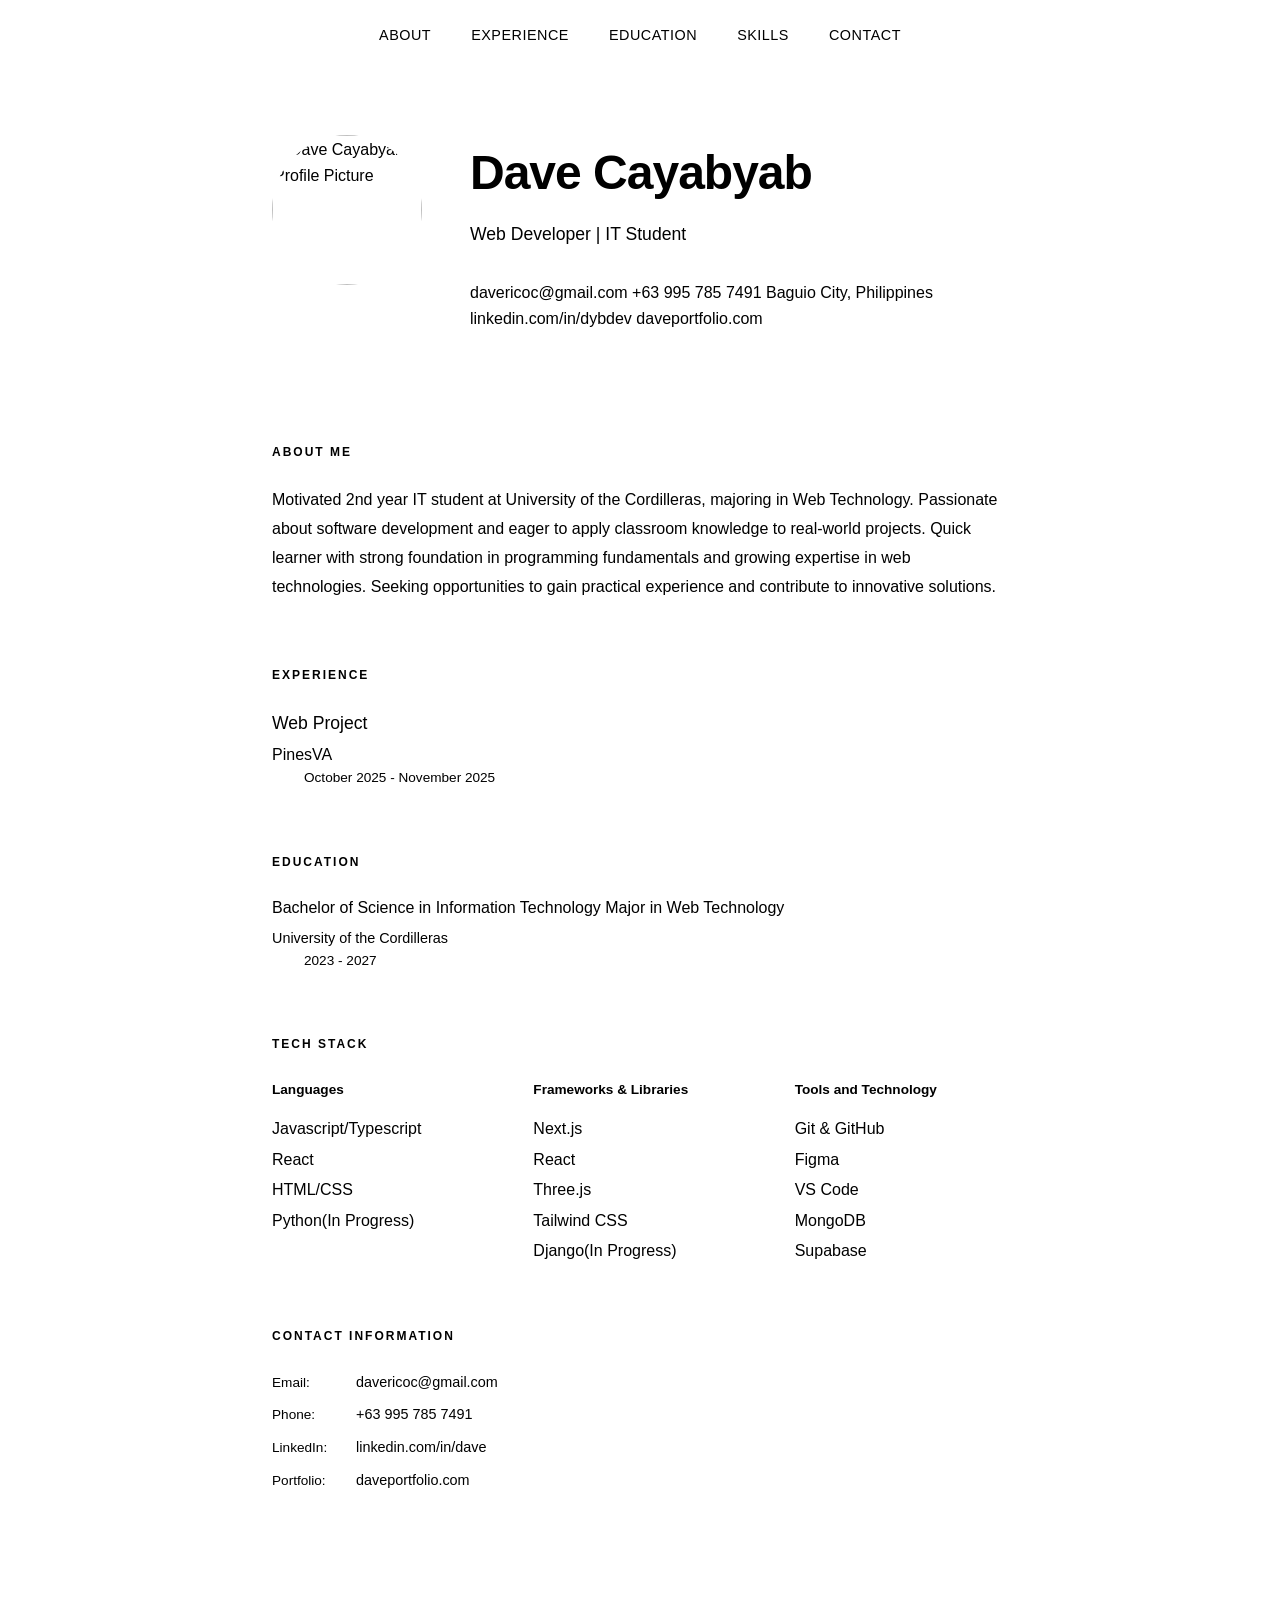
==== index.html @ cb9f7919 "Fix HTML encoding issues and clean up structure" ====
<! DOCTYPE html>
<html lang="en">
  <head>
    <meta charset="UTF-8" />
    <meta name="viewport" content="width=device-width, initial-scale=1.0" />
    <title>Resume</title>
    <style>
      /* Reset and Base Styles */
      * {
        margin: 0;
        padding: 0;
        box-sizing: border-box;
      }

      : root {
        --primary-color: #000000;
        --secondary-color: #666666;
        --accent-color: #0066cc;
        --text-color: #333333;
        --text-light: #888888;
        --background:  #ffffff;
        --section-bg: #fafafa;
        --border-color: #e0e0e0;
        --line-color: #000000;
      }

      body {
        font-family: -apple-system, BlinkMacSystemFont, 'Segoe UI', 'Helvetica Neue', Arial, sans-serif;
        line-height:  1.6;
        color: var(--text-color);
        background-color: var(--background);
      }

      /* Navigation */
      nav {
        background-color: var(--background);
        padding: 1.5rem 0;
        border-bottom: 1px solid var(--border-color);
        position: sticky;
        top: 0;
        z-index:  1000;
        backdrop-filter: blur(10px);
        background-color: rgba(255, 255, 255, 0.95);
      }

      nav ul {
        list-style:  none;
        display: flex;
        justify-content: center;
        flex-wrap: wrap;
        gap: 2.5rem;
        max-width: 900px;
        margin: 0 auto;
        padding: 0 2rem;
      }

      nav li {
        display: inline;
      }

      nav a {
        color: var(--text-color);
        text-decoration: none;
        font-weight: 400;
        font-size: 0.9rem;
        letter-spacing: 0.5px;
        transition: color 0.2s ease;
        text-transform: uppercase;
      }

      nav a:hover {
        color: var(--primary-color);
      }

      /* Container */
      .container {
        max-width: 800px;
        margin: 0 auto;
        background-color: var(--background);
        padding: 4rem 2rem;
      }

      /* Header */
      header {
        display: flex;
        gap: 3rem;
        align-items:  flex-start;
        padding-bottom: 3rem;
        border-bottom:  1px solid var(--line-color);
        margin-bottom: 4rem;
      }

      . profile-picture {
        flex-shrink: 0;
      }

      .profile-picture img {
        width: 150px;
        height: 150px;
        border-radius: 50%;
        object-fit: cover;
        border: 2px solid var(--border-color);
      }

      .profile-picture-placeholder {
        width: 150px;
        height: 150px;
        border-radius: 50%;
        background-color: var(--section-bg);
        border: 2px solid var(--border-color);
        display: flex;
        align-items:  center;
        justify-content:  center;
        font-size:  3rem;
        color: var(--text-light);
        font-weight: 300;
      }

      .header-content {
        flex: 1;
        text-align: left;
      }

      header h1 {
        font-size: 3rem;
        color: var(--primary-color);
        margin-bottom: 0.5rem;
        font-weight: 700;
        letter-spacing: -1px;
      }

      header p {
        font-size:  1.1rem;
        color: var(--secondary-color);
        margin-bottom: 2rem;
        font-weight: 300;
      }

      . contact-info {
        display: flex;
        flex-direction: column;
        gap: 0.4rem;
        margin-top: 2rem;
      }

      . contact-info span {
        color: var(--text-color);
        font-size: 0.9rem;
        font-weight: 300;
        line-height: 1.4;
      }

      .contact-info span:: before {
        content: "";
      }

      /* Sections */
      section {
        margin-bottom: 4rem;
      }

      section h2 {
        font-size: 0.75rem;
        color: var(--text-light);
        margin-bottom: 1.5rem;
        font-weight: 600;
        letter-spacing: 2px;
        text-transform: uppercase;
      }

      section h2:: before {
        content: "";
      }

      section h2:: after {
        content: "";
      }

      /* About Section */
      .about p {
        font-size: 1rem;
        line-height: 1.8;
        color: var(--text-color);
        font-weight: 300;
        text-align: left;
      }

      /* Experience Section */
      .experience . job {
        display: flex;
        justify-content: space-between;
        align-items: flex-start;
        padding: 0;
        background-color: transparent;
        border-radius: 0;
        margin-bottom: 1.5rem;
        border-left: none;
      }

      .job-header {
        font-size: 1.1rem;
        font-weight: 500;
        color: var(--primary-color);
        margin-bottom: 0.3rem;
      }

      . company {
        color: var(--secondary-color);
        font-size: 0.95rem;
        font-style: normal;
        font-weight: 300;
      }

      .date {
        color: var(--text-light);
        font-size: 0.85rem;
        white-space: nowrap;
        margin-left: 2rem;
        font-weight:  300;
      }

      /* Education Section */
      #education {
        background-color: transparent;
        padding: 0;
        border-radius: 0;
        border-left: none;
      }

      . education-content {
        display: flex;
        justify-content: space-between;
        align-items: flex-start;
        gap: 2rem;
      }

      .education-header {
        flex: 1;
      }

      .degree {
        font-size: 1rem;
        font-weight: 500;
        color: var(--primary-color);
        margin-bottom: 0.4rem;
        line-height: 1.5;
      }

      .school {
        color: var(--secondary-color);
        font-size: 0.9rem;
        font-style:  normal;
        font-weight:  300;
      }

      /* Skills Section */
      .skill-grid {
        display: grid;
        grid-template-columns: repeat(3, 1fr);
        gap: 3rem;
        margin-top:  0;
        align-items: start;
      }

      .skill-category {
        display: flex;
        flex-direction: column;
      }

      .skill-category h3 {
        font-size: 0.85rem;
        color: var(--primary-color);
        margin-bottom: 1rem;
        font-weight:  600;
      }

      .skill-category ul {
        list-style:  none;
        display: flex;
        flex-direction: column;
        gap: 0.3rem;
      }

      . skill-category li {
        padding: 0;
        color: var(--text-color);
        font-size: 0.9rem;
        font-weight: 300;
        line-height: 1.6;
      }

      . skill-category li::before {
        content: "";
      }

      /* Contact Section */
      #contact {
        background-color:  transparent;
        padding: 0;
        border-radius: 0;
        border:  none;
      }

      #contact p {
        margin-bottom: 0.6rem;
        font-size:  0.9rem;
        font-weight: 300;
        line-height: 1.6;
      }

      #contact strong {
        color: var(--text-light);
        display: inline-block;
        min-width: 80px;
        font-weight: 400;
        font-size: 0.85rem;
      }

      #contact a {
        color: var(--text-color);
        text-decoration: none;
        transition: opacity 0.2s ease;
        font-weight: 300;
      }

      #contact a:hover {
        opacity: 0.6;
      }

      /* Responsive Design */
      @media (max-width: 768px) {
        .container {
          padding: 3rem 1.5rem;
        }

        header {
          flex-direction: column;
          align-items: center;
          text-align: center;
        }

        . header-content {
          text-align: center;
        }

        header h1 {
          font-size: 2.5rem;
        }

        nav ul {
          gap: 1. 5rem;
          padding: 0 1rem;
        }

        . contact-info {
          align-items: center;
        }

        .experience .job,
        .education-content {
          flex-direction: column;
        }

        .date {
          margin-left: 0;
          margin-top: 0.5rem;
        }

        .skill-grid {
          grid-template-columns: 1fr;
          gap: 2rem;
        }

        #contact strong {
          min-width: auto;
          margin-right: 0.5rem;
        }
      }

      @media (max-width: 480px) {
        header h1 {
          font-size: 2rem;
        }

        section h2 {
          font-size: 0.7rem;
        }

        nav a {
          padding: 0;
          font-size: 0.8rem;
        }

        .profile-picture img,
        .profile-picture-placeholder {
          width: 120px;
          height: 120px;
        }
      }

      /* Print Styles */
      @media print {
        nav {
          display: none;
        }

        . container {
          padding: 0;
          margin: 0;
        }

        section {
          page-break-inside: avoid;
        }
      }
    </style>
  </head>
  <body>
    <nav>
      <ul>
        <li><a href="#about">About</a></li>
        <li><a href="#experience">Experience</a></li>
        <li><a href="#education">Education</a></li>
        <li><a href="#skills">Skills</a></li>
        <li><a href="#contact">Contact</a></li>
      </ul>
    </nav>
    <div class="container">
      <header id="about">
        <div class="profile-picture">
          <img src="https://encrypted-tbn0.gstatic.com/images?q=tbn:ANd9GcQu8TmFo0xKNb12bqUWlRKc4WdkCHlBS7SIM0qRKUM1uAk9RT2GmPBSxexq5tyTYWr0wTeU1ZSsWf0tGyjqTBcy-TaM1Nb3CsHTC9AuEFRGoA&s=10" alt="Dave Cayabyab Profile Picture">
        </div>
        <div class="header-content">
          <h1>Dave Cayabyab</h1>
          <p>Web Developer | IT Student</p>
          <div class="contact-info">
            <span>davericoc@gmail.com</span>
            <span>+63 995 785 7491</span>
            <span>Baguio City, Philippines</span>
            <span>linkedin.com/in/dybdev</span>
            <span>daveportfolio.com</span>
          </div>
        </div>
      </header>
      <!--About Me-->
      <section class="about">
        <h2>About Me</h2>
        <p>
          Motivated 2nd year IT student at University of the Cordilleras,
          majoring in Web Technology.  Passionate about software development and
          eager to apply classroom knowledge to real-world projects.  Quick
          learner with strong foundation in programming fundamentals and growing
          expertise in web technologies. Seeking opportunities to gain practical
          experience and contribute to innovative solutions.
        </p>
      </section>
      <!--Experience-->
      <section class="experience">
        <h2 id="experience">Experience</h2>
        <div class="job">
          <div>
            <div class="job-header">Web Project</div>
            <div class="company">PinesVA</div>
          </div>
          <div class="date">October 2025 - November 2025</div>
        </div>
      </section>
      <!--Education-->
      <section id="education">
        <h2>Education</h2>
        <div class="education-content">
          <div class="education-header">
            <div>
              <div class="degree">
                Bachelor of Science in Information Technology Major in Web
                Technology
              </div>
              <div class="school">University of the Cordilleras</div>
            </div>
          </div>
          <div class="date">2023 - 2027</div>
        </div>
      </section>
      <!--Skills-->
      <section id="skills">
        <h2>Tech Stack</h2>
        <div class="skill-grid">
          <div class="skill-category">
            <h3>Languages</h3>
            <ul>
              <li>Javascript/Typescript</li>
              <li>React</li>
              <li>HTML/CSS</li>
              <li>Python(In Progress)</li>
            </ul>
          </div>
          <div class="skill-category">
            <h3>Frameworks & Libraries</h3>
            <ul>
              <li>Next.js</li>
              <li>React</li>
              <li>Three.js</li>
              <li>Tailwind CSS</li>
              <li>Django(In Progress)</li>
            </ul>
          </div>
          <div class="skill-category">
            <h3>Tools and Technology</h3>
            <ul>
              <li>Git & GitHub</li>
              <li>Figma</li>
              <li>VS Code</li>
              <li>MongoDB</li>
              <li>Supabase</li>
            </ul>
          </div>
        </div>
      </section>
      <!--Contact-->
      <section id="contact">
        <h2>Contact Information</h2>
        <p><strong>Email:</strong> davericoc@gmail.com</p>
        <p><strong>Phone:</strong> +63 995 785 7491</p>
        <p>
          <strong>LinkedIn:</strong>
          <a href="https://www.linkedin.com/in/dybdev">linkedin.com/in/dave</a>
        </p>
        <p>
          <strong>Portfolio:</strong>
          <a href="https://www.daveportfolio.com">daveportfolio.com</a>
        </p>
      </section>
    </div>
  </body>
</html>
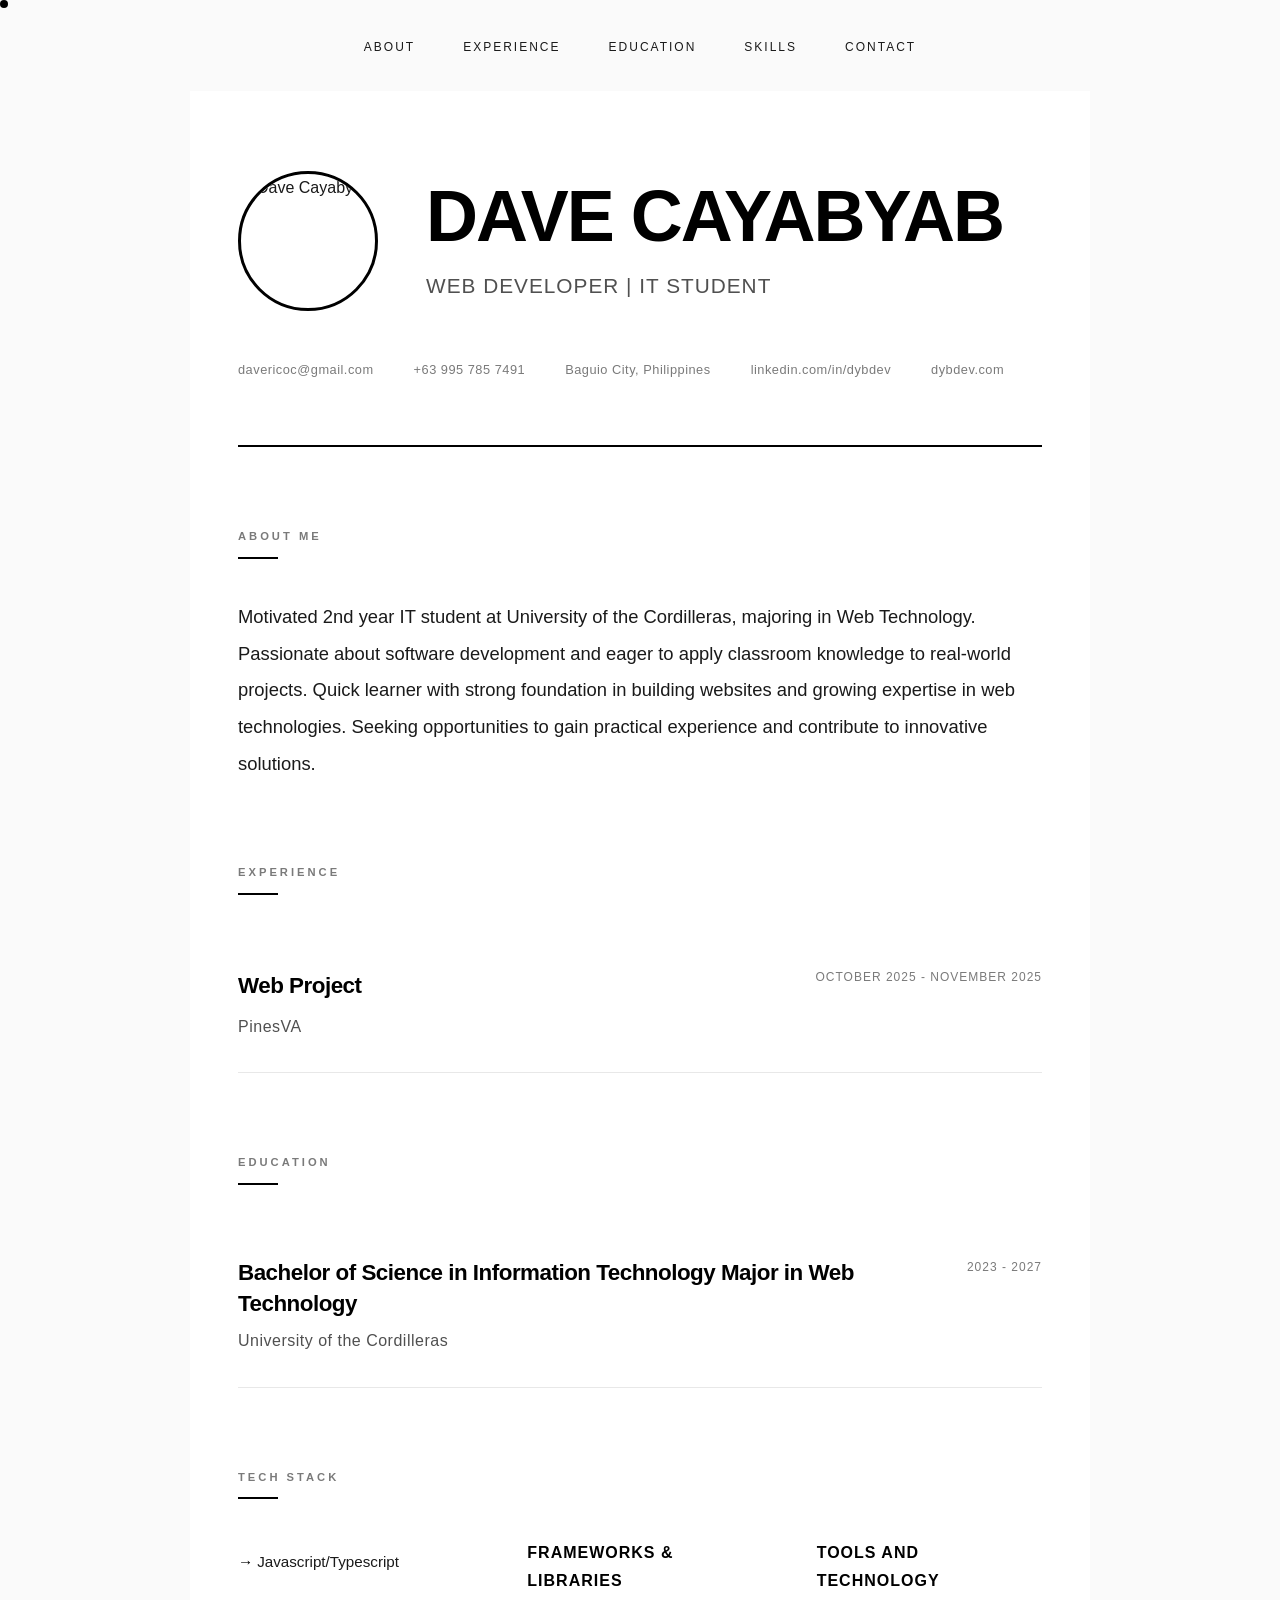
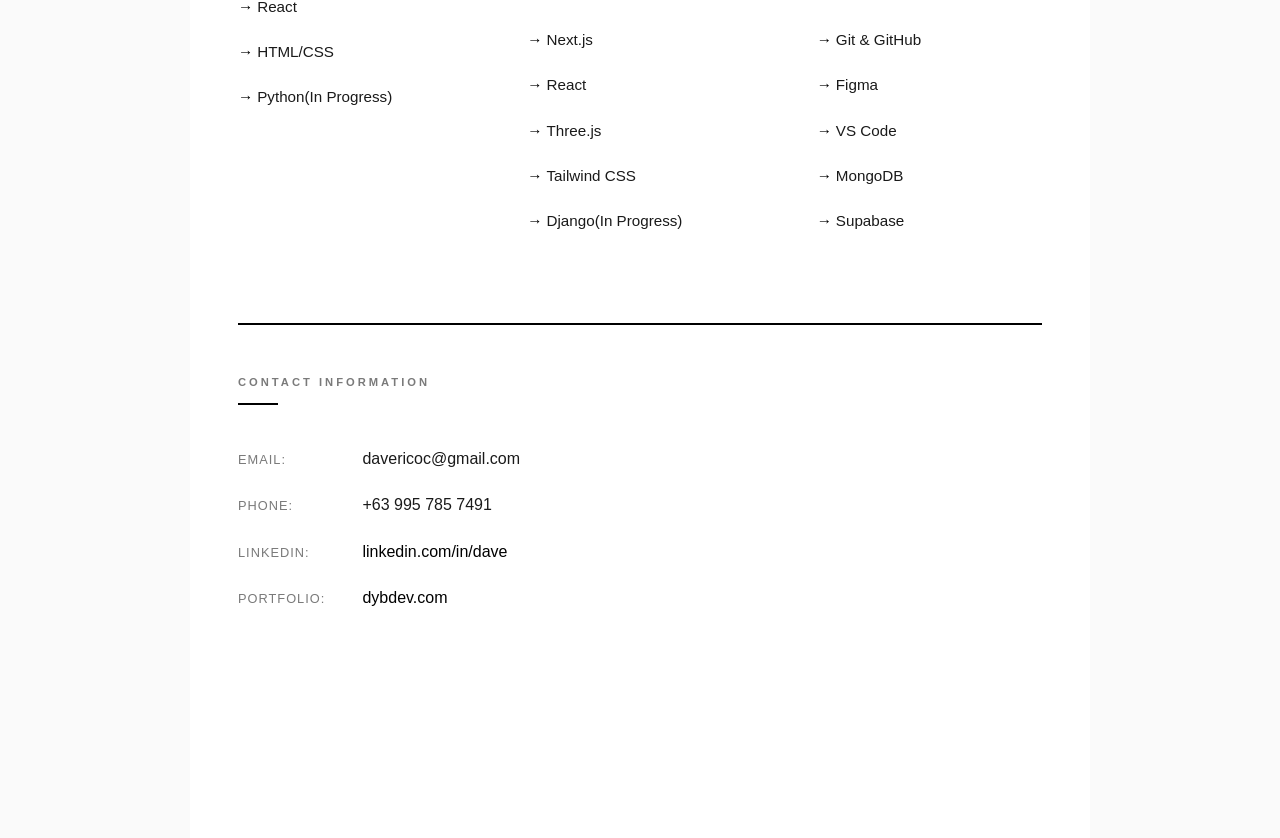
==== commit c9a4a24b: "Updated everything" ====
--- a/index.html
+++ b/index.html
@@ -1,421 +1,13 @@
-<! DOCTYPE html>
+<!DOCTYPE html>
 <html lang="en">
   <head>
     <meta charset="UTF-8" />
     <meta name="viewport" content="width=device-width, initial-scale=1.0" />
+    <link rel="stylesheet" href="\styles.css" />
     <title>Resume</title>
-    <style>
-      /* Reset and Base Styles */
-      * {
-        margin: 0;
-        padding: 0;
-        box-sizing: border-box;
-      }
-
-      : root {
-        --primary-color: #000000;
-        --secondary-color: #666666;
-        --accent-color: #0066cc;
-        --text-color: #333333;
-        --text-light: #888888;
-        --background:  #ffffff;
-        --section-bg: #fafafa;
-        --border-color: #e0e0e0;
-        --line-color: #000000;
-      }
-
-      body {
-        font-family: -apple-system, BlinkMacSystemFont, 'Segoe UI', 'Helvetica Neue', Arial, sans-serif;
-        line-height:  1.6;
-        color: var(--text-color);
-        background-color: var(--background);
-      }
-
-      /* Navigation */
-      nav {
-        background-color: var(--background);
-        padding: 1.5rem 0;
-        border-bottom: 1px solid var(--border-color);
-        position: sticky;
-        top: 0;
-        z-index:  1000;
-        backdrop-filter: blur(10px);
-        background-color: rgba(255, 255, 255, 0.95);
-      }
-
-      nav ul {
-        list-style:  none;
-        display: flex;
-        justify-content: center;
-        flex-wrap: wrap;
-        gap: 2.5rem;
-        max-width: 900px;
-        margin: 0 auto;
-        padding: 0 2rem;
-      }
-
-      nav li {
-        display: inline;
-      }
-
-      nav a {
-        color: var(--text-color);
-        text-decoration: none;
-        font-weight: 400;
-        font-size: 0.9rem;
-        letter-spacing: 0.5px;
-        transition: color 0.2s ease;
-        text-transform: uppercase;
-      }
-
-      nav a:hover {
-        color: var(--primary-color);
-      }
-
-      /* Container */
-      .container {
-        max-width: 800px;
-        margin: 0 auto;
-        background-color: var(--background);
-        padding: 4rem 2rem;
-      }
-
-      /* Header */
-      header {
-        display: flex;
-        gap: 3rem;
-        align-items:  flex-start;
-        padding-bottom: 3rem;
-        border-bottom:  1px solid var(--line-color);
-        margin-bottom: 4rem;
-      }
-
-      . profile-picture {
-        flex-shrink: 0;
-      }
-
-      .profile-picture img {
-        width: 150px;
-        height: 150px;
-        border-radius: 50%;
-        object-fit: cover;
-        border: 2px solid var(--border-color);
-      }
-
-      .profile-picture-placeholder {
-        width: 150px;
-        height: 150px;
-        border-radius: 50%;
-        background-color: var(--section-bg);
-        border: 2px solid var(--border-color);
-        display: flex;
-        align-items:  center;
-        justify-content:  center;
-        font-size:  3rem;
-        color: var(--text-light);
-        font-weight: 300;
-      }
-
-      .header-content {
-        flex: 1;
-        text-align: left;
-      }
-
-      header h1 {
-        font-size: 3rem;
-        color: var(--primary-color);
-        margin-bottom: 0.5rem;
-        font-weight: 700;
-        letter-spacing: -1px;
-      }
-
-      header p {
-        font-size:  1.1rem;
-        color: var(--secondary-color);
-        margin-bottom: 2rem;
-        font-weight: 300;
-      }
-
-      . contact-info {
-        display: flex;
-        flex-direction: column;
-        gap: 0.4rem;
-        margin-top: 2rem;
-      }
-
-      . contact-info span {
-        color: var(--text-color);
-        font-size: 0.9rem;
-        font-weight: 300;
-        line-height: 1.4;
-      }
-
-      .contact-info span:: before {
-        content: "";
-      }
-
-      /* Sections */
-      section {
-        margin-bottom: 4rem;
-      }
-
-      section h2 {
-        font-size: 0.75rem;
-        color: var(--text-light);
-        margin-bottom: 1.5rem;
-        font-weight: 600;
-        letter-spacing: 2px;
-        text-transform: uppercase;
-      }
-
-      section h2:: before {
-        content: "";
-      }
-
-      section h2:: after {
-        content: "";
-      }
-
-      /* About Section */
-      .about p {
-        font-size: 1rem;
-        line-height: 1.8;
-        color: var(--text-color);
-        font-weight: 300;
-        text-align: left;
-      }
-
-      /* Experience Section */
-      .experience . job {
-        display: flex;
-        justify-content: space-between;
-        align-items: flex-start;
-        padding: 0;
-        background-color: transparent;
-        border-radius: 0;
-        margin-bottom: 1.5rem;
-        border-left: none;
-      }
-
-      .job-header {
-        font-size: 1.1rem;
-        font-weight: 500;
-        color: var(--primary-color);
-        margin-bottom: 0.3rem;
-      }
-
-      . company {
-        color: var(--secondary-color);
-        font-size: 0.95rem;
-        font-style: normal;
-        font-weight: 300;
-      }
-
-      .date {
-        color: var(--text-light);
-        font-size: 0.85rem;
-        white-space: nowrap;
-        margin-left: 2rem;
-        font-weight:  300;
-      }
-
-      /* Education Section */
-      #education {
-        background-color: transparent;
-        padding: 0;
-        border-radius: 0;
-        border-left: none;
-      }
-
-      . education-content {
-        display: flex;
-        justify-content: space-between;
-        align-items: flex-start;
-        gap: 2rem;
-      }
-
-      .education-header {
-        flex: 1;
-      }
-
-      .degree {
-        font-size: 1rem;
-        font-weight: 500;
-        color: var(--primary-color);
-        margin-bottom: 0.4rem;
-        line-height: 1.5;
-      }
-
-      .school {
-        color: var(--secondary-color);
-        font-size: 0.9rem;
-        font-style:  normal;
-        font-weight:  300;
-      }
-
-      /* Skills Section */
-      .skill-grid {
-        display: grid;
-        grid-template-columns: repeat(3, 1fr);
-        gap: 3rem;
-        margin-top:  0;
-        align-items: start;
-      }
-
-      .skill-category {
-        display: flex;
-        flex-direction: column;
-      }
-
-      .skill-category h3 {
-        font-size: 0.85rem;
-        color: var(--primary-color);
-        margin-bottom: 1rem;
-        font-weight:  600;
-      }
-
-      .skill-category ul {
-        list-style:  none;
-        display: flex;
-        flex-direction: column;
-        gap: 0.3rem;
-      }
-
-      . skill-category li {
-        padding: 0;
-        color: var(--text-color);
-        font-size: 0.9rem;
-        font-weight: 300;
-        line-height: 1.6;
-      }
-
-      . skill-category li::before {
-        content: "";
-      }
-
-      /* Contact Section */
-      #contact {
-        background-color:  transparent;
-        padding: 0;
-        border-radius: 0;
-        border:  none;
-      }
-
-      #contact p {
-        margin-bottom: 0.6rem;
-        font-size:  0.9rem;
-        font-weight: 300;
-        line-height: 1.6;
-      }
-
-      #contact strong {
-        color: var(--text-light);
-        display: inline-block;
-        min-width: 80px;
-        font-weight: 400;
-        font-size: 0.85rem;
-      }
-
-      #contact a {
-        color: var(--text-color);
-        text-decoration: none;
-        transition: opacity 0.2s ease;
-        font-weight: 300;
-      }
-
-      #contact a:hover {
-        opacity: 0.6;
-      }
-
-      /* Responsive Design */
-      @media (max-width: 768px) {
-        .container {
-          padding: 3rem 1.5rem;
-        }
-
-        header {
-          flex-direction: column;
-          align-items: center;
-          text-align: center;
-        }
-
-        . header-content {
-          text-align: center;
-        }
-
-        header h1 {
-          font-size: 2.5rem;
-        }
-
-        nav ul {
-          gap: 1. 5rem;
-          padding: 0 1rem;
-        }
-
-        . contact-info {
-          align-items: center;
-        }
-
-        .experience .job,
-        .education-content {
-          flex-direction: column;
-        }
-
-        .date {
-          margin-left: 0;
-          margin-top: 0.5rem;
-        }
-
-        .skill-grid {
-          grid-template-columns: 1fr;
-          gap: 2rem;
-        }
-
-        #contact strong {
-          min-width: auto;
-          margin-right: 0.5rem;
-        }
-      }
-
-      @media (max-width: 480px) {
-        header h1 {
-          font-size: 2rem;
-        }
-
-        section h2 {
-          font-size: 0.7rem;
-        }
-
-        nav a {
-          padding: 0;
-          font-size: 0.8rem;
-        }
-
-        .profile-picture img,
-        .profile-picture-placeholder {
-          width: 120px;
-          height: 120px;
-        }
-      }
-
-      /* Print Styles */
-      @media print {
-        nav {
-          display: none;
-        }
-
-        . container {
-          padding: 0;
-          margin: 0;
-        }
-
-        section {
-          page-break-inside: avoid;
-        }
-      }
-    </style>
   </head>
   <body>
+    <div class="cursor-dot"></div>
     <nav>
       <ul>
         <li><a href="#about">About</a></li>
@@ -427,29 +19,29 @@
     </nav>
     <div class="container">
       <header id="about">
-        <div class="profile-picture">
-          <img src="https://encrypted-tbn0.gstatic.com/images?q=tbn:ANd9GcQu8TmFo0xKNb12bqUWlRKc4WdkCHlBS7SIM0qRKUM1uAk9RT2GmPBSxexq5tyTYWr0wTeU1ZSsWf0tGyjqTBcy-TaM1Nb3CsHTC9AuEFRGoA&s=10" alt="Dave Cayabyab Profile Picture">
+        <div class="header-content">
+          <img src="profile.jpg" alt="Dave Cayabyab" class="profile-picture">
+          <div class="header-text">
+            <h1>Dave Cayabyab</h1>
+            <p>Web Developer | IT Student</p>
+          </div>
         </div>
-        <div class="header-content">
-          <h1>Dave Cayabyab</h1>
-          <p>Web Developer | IT Student</p>
-          <div class="contact-info">
-            <span>davericoc@gmail.com</span>
-            <span>+63 995 785 7491</span>
-            <span>Baguio City, Philippines</span>
-            <span>linkedin.com/in/dybdev</span>
-            <span>daveportfolio.com</span>
-          </div>
+        <div class="contact-info">
+          <span>davericoc@gmail.com</span>
+          <span>+63 995 785 7491</span>
+          <span>Baguio City, Philippines</span>
+          <span>linkedin.com/in/dybdev</span>
+          <span>dybdev.com</span>
         </div>
       </header>
       <!--About Me-->
       <section class="about">
-        <h2>About Me</h2>
+        <h2 id="about">About Me</h2>
         <p>
           Motivated 2nd year IT student at University of the Cordilleras,
-          majoring in Web Technology.  Passionate about software development and
-          eager to apply classroom knowledge to real-world projects.  Quick
-          learner with strong foundation in programming fundamentals and growing
+          majoring in Web Technology. Passionate about software development and
+          eager to apply classroom knowledge to real-world projects. Quick
+          learner with strong foundation in building websites and growing
           expertise in web technologies. Seeking opportunities to gain practical
           experience and contribute to innovative solutions.
         </p>
@@ -486,7 +78,6 @@
         <h2>Tech Stack</h2>
         <div class="skill-grid">
           <div class="skill-category">
-            <h3>Languages</h3>
             <ul>
               <li>Javascript/Typescript</li>
               <li>React</li>
@@ -527,9 +118,38 @@
         </p>
         <p>
           <strong>Portfolio:</strong>
-          <a href="https://www.daveportfolio.com">daveportfolio.com</a>
+          <a href="https://www.dybdev.com">dybdev.com</a>
         </p>
       </section>
     </div>
+
+    <script>
+      // Custom cursor
+      const cursorDot = document.querySelector('.cursor-dot');
+      const cursorOutline = document.querySelector('.cursor-outline');
+
+      window.addEventListener('mousemove', (e) => {
+        cursorDot.style.left = e.clientX + 'px';
+        cursorDot.style.top = e.clientY + 'px';
+        
+        cursorOutline.style.left = e.clientX + 'px';
+        cursorOutline.style.top = e.clientY + 'px';
+      });
+
+      // Add hover effect for interactive elements
+      const hoverElements = document.querySelectorAll('a, button, .profile-picture');
+      
+      hoverElements.forEach(element => {
+        element.addEventListener('mouseenter', () => {
+          cursorDot.classList.add('hover');
+          cursorOutline.classList.add('hover');
+        });
+        
+        element.addEventListener('mouseleave', () => {
+          cursorDot.classList.remove('hover');
+          cursorOutline.classList.remove('hover');
+        });
+      });
+    </script>
   </body>
 </html>
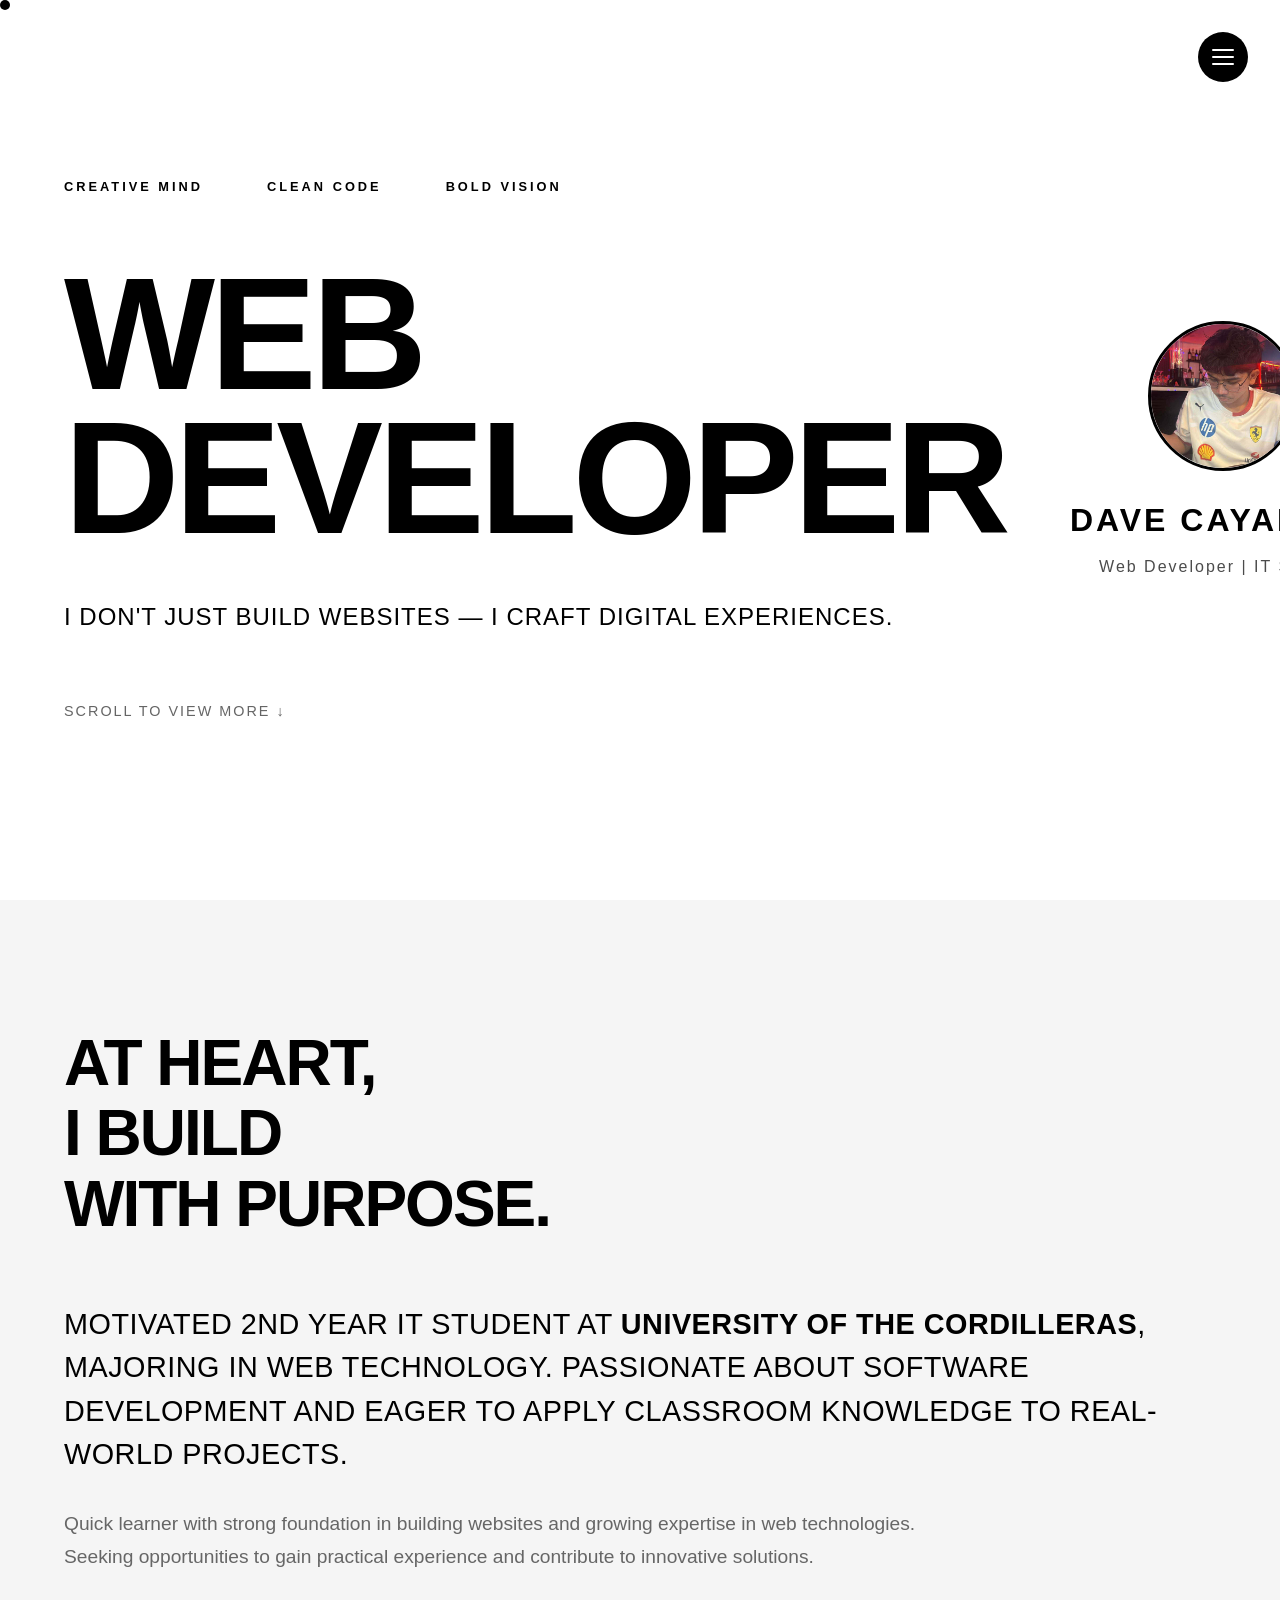
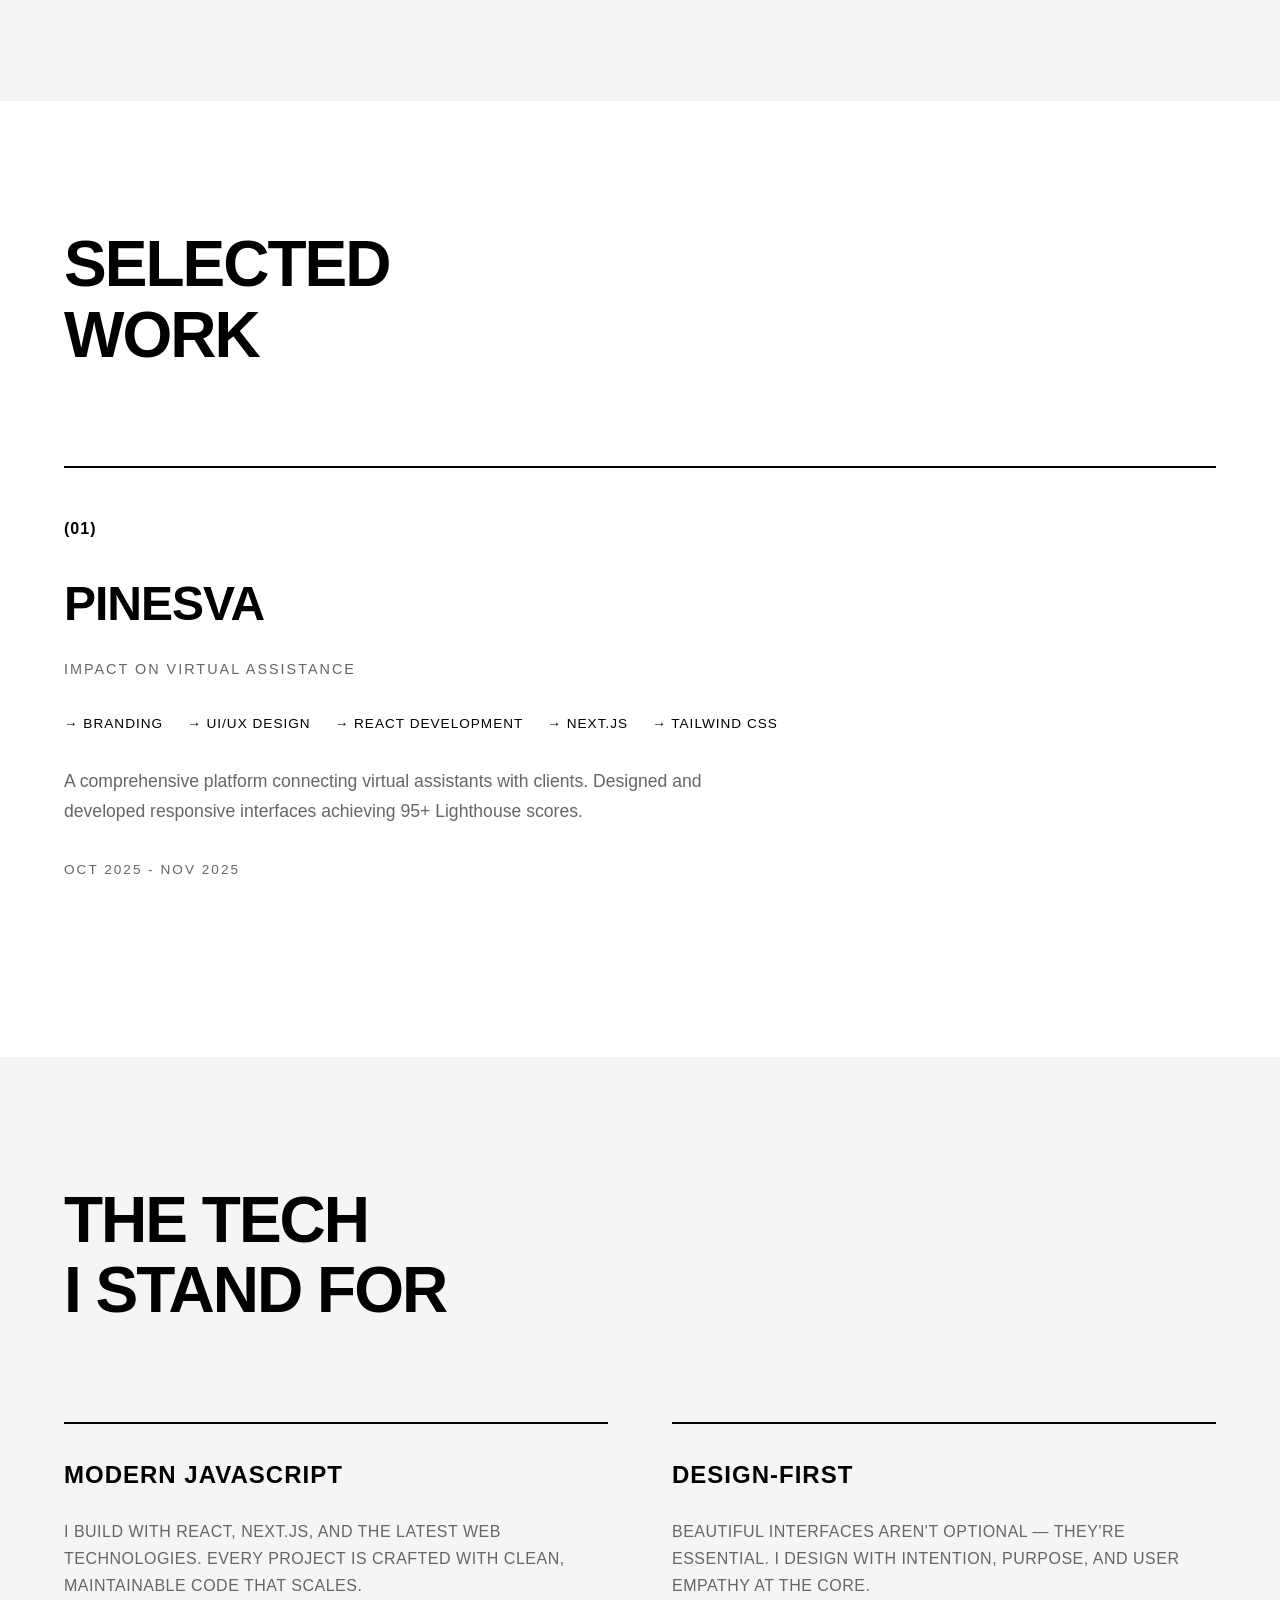
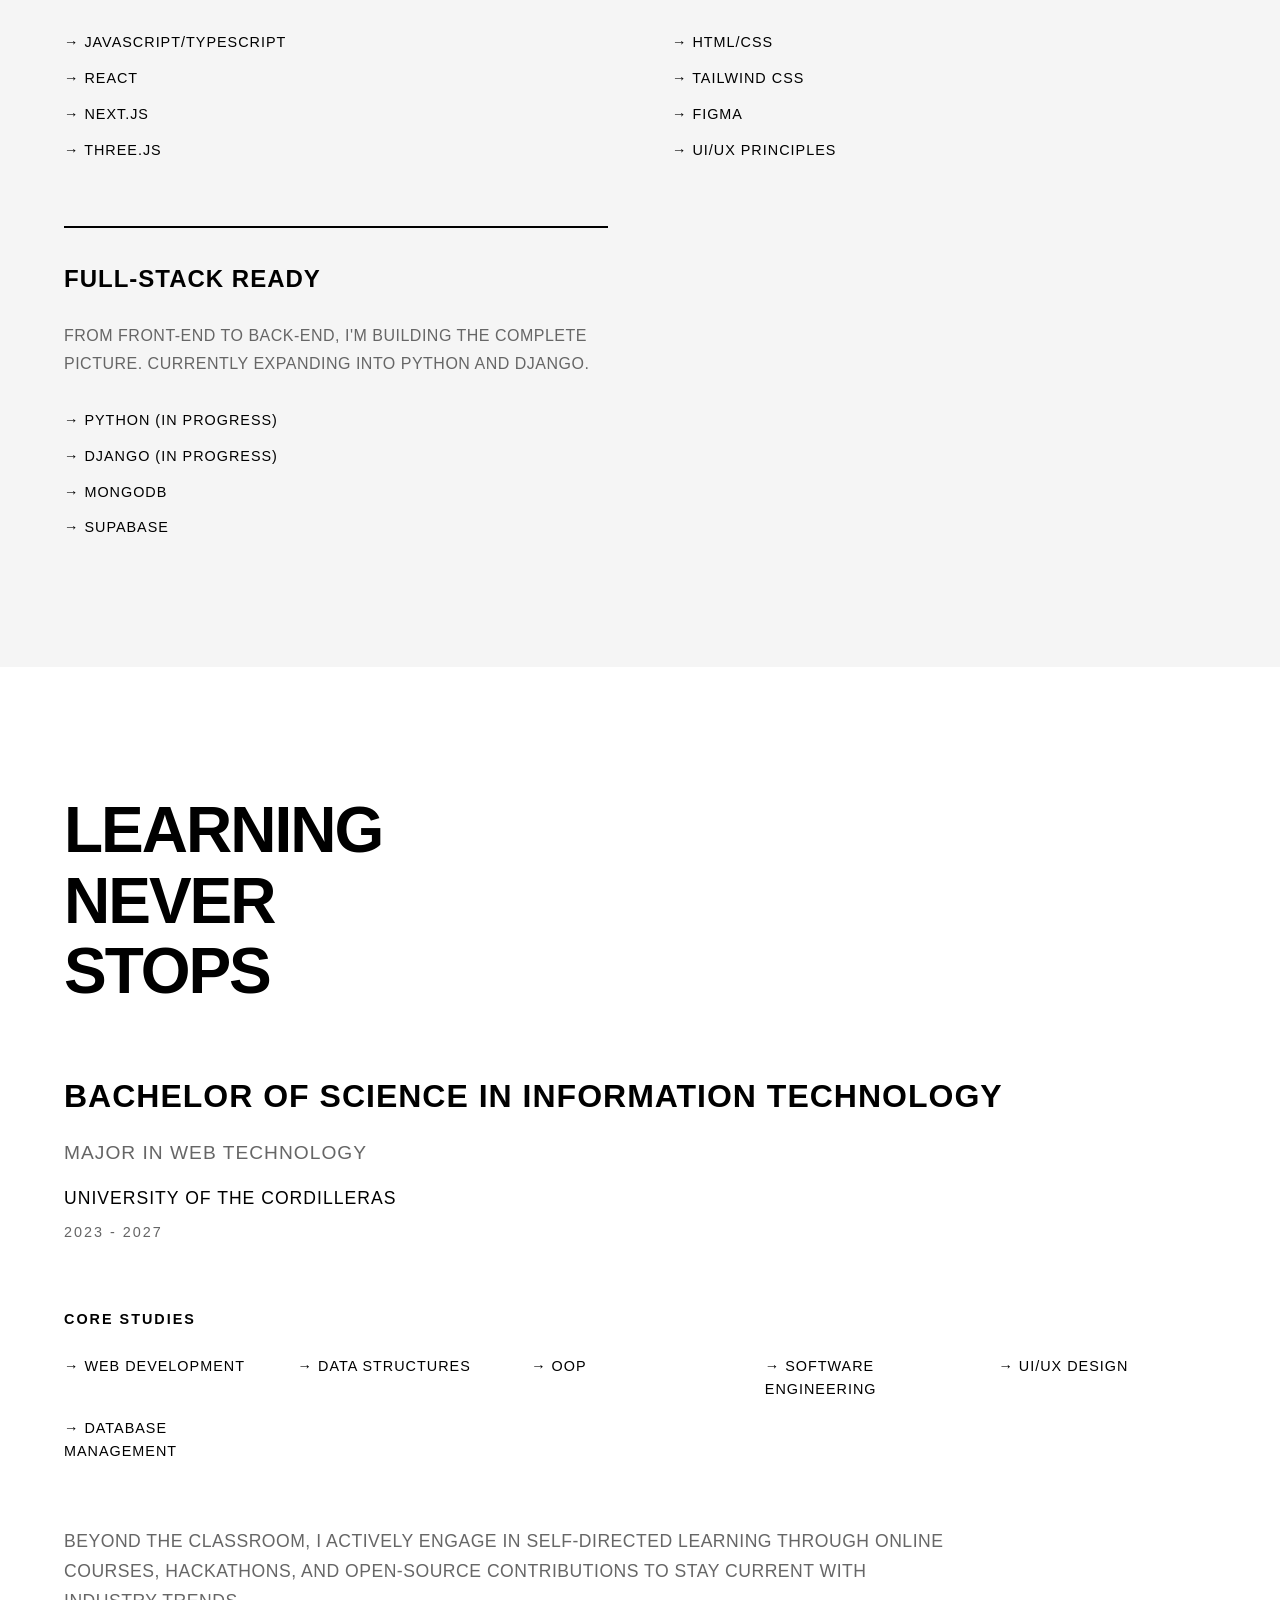
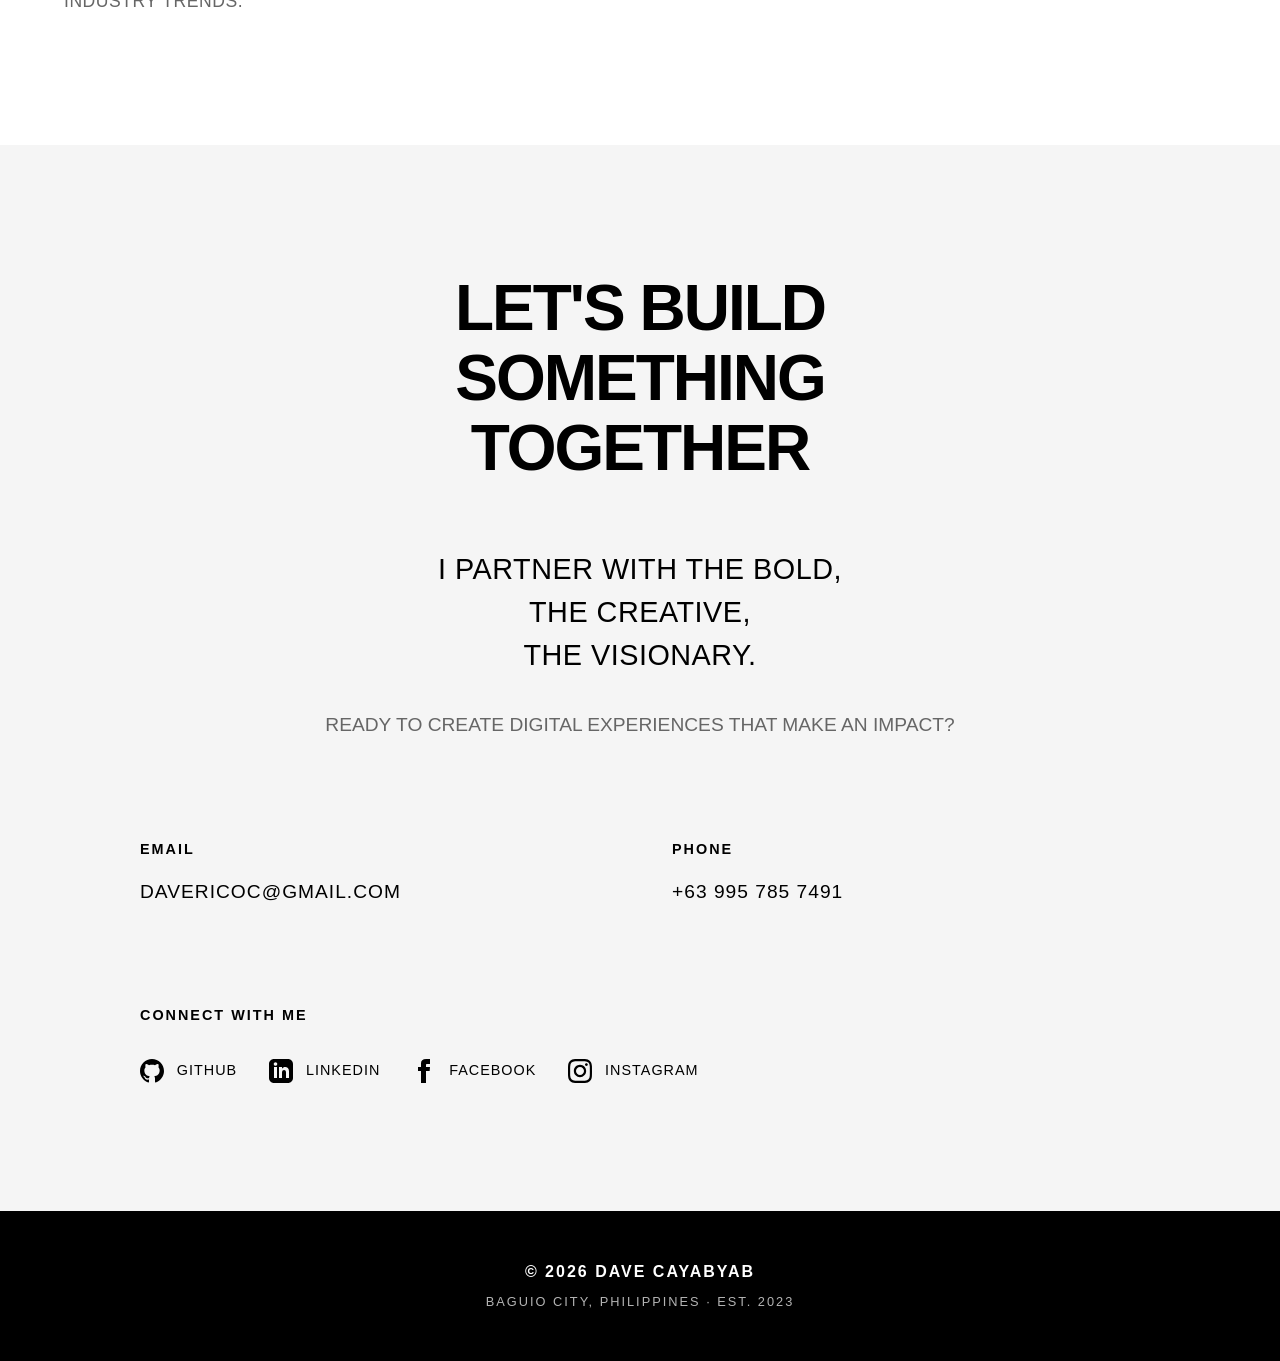
==== commit 53f764c3: "Updated" ====
--- a/index.html
+++ b/index.html
@@ -4,136 +4,286 @@
     <meta charset="UTF-8" />
     <meta name="viewport" content="width=device-width, initial-scale=1.0" />
     <link rel="stylesheet" href="\styles.css" />
-    <title>Resume</title>
+    <title>Dave Cayabyab - Portfolio</title>
   </head>
   <body>
     <div class="cursor-dot"></div>
-    <nav>
+    
+    <!-- Hamburger Menu Button -->
+    <button class="menu-toggle" id="menuToggle" aria-label="Toggle navigation">
+      <span></span>
+      <span></span>
+      <span></span>
+    </button>
+    
+    <!-- Navigation Menu -->
+    <nav class="nav-menu" id="navMenu">
       <ul>
-        <li><a href="#about">About</a></li>
-        <li><a href="#experience">Experience</a></li>
-        <li><a href="#education">Education</a></li>
-        <li><a href="#skills">Skills</a></li>
-        <li><a href="#contact">Contact</a></li>
+        <li><a href="#home" class="nav-link">Home</a></li>
+        <li><a href="#about" class="nav-link">About</a></li>
+        <li><a href="#projects" class="nav-link">Projects</a></li>
+        <li><a href="#education" class="nav-link">Education</a></li>
+        <li><a href="#skills" class="nav-link">Skills</a></li>
+        <li><a href="#contact" class="nav-link">Contact</a></li>
       </ul>
     </nav>
     <div class="container">
-      <header id="about">
-        <div class="header-content">
-          <img src="profile.jpg" alt="Dave Cayabyab" class="profile-picture">
-          <div class="header-text">
-            <h1>Dave Cayabyab</h1>
-            <p>Web Developer | IT Student</p>
-          </div>
-        </div>
-        <div class="contact-info">
-          <span>davericoc@gmail.com</span>
-          <span>+63 995 785 7491</span>
-          <span>Baguio City, Philippines</span>
-          <span>linkedin.com/in/dybdev</span>
-          <span>dybdev.com</span>
-        </div>
-      </header>
-      <!--About Me-->
-      <section class="about">
-        <h2 id="about">About Me</h2>
-        <p>
-          Motivated 2nd year IT student at University of the Cordilleras,
-          majoring in Web Technology. Passionate about software development and
-          eager to apply classroom knowledge to real-world projects. Quick
-          learner with strong foundation in building websites and growing
-          expertise in web technologies. Seeking opportunities to gain practical
-          experience and contribute to innovative solutions.
-        </p>
-      </section>
-      <!--Experience-->
-      <section class="experience">
-        <h2 id="experience">Experience</h2>
-        <div class="job">
-          <div>
-            <div class="job-header">Web Project</div>
-            <div class="company">PinesVA</div>
-          </div>
-          <div class="date">October 2025 - November 2025</div>
-        </div>
-      </section>
-      <!--Education-->
-      <section id="education">
-        <h2>Education</h2>
+      <!-- Hero Section -->
+      <section class="hero" id="home">
+        <div class="hero-content">
+          <div class="hero-left">
+            <div class="hero-taglines">
+              <h3 class="tagline">CREATIVE MIND</h3>
+              <h3 class="tagline">CLEAN CODE</h3>
+              <h3 class="tagline">BOLD VISION</h3>
+            </div>
+            <h1 class="hero-main-title">
+              <span class="line">WEB</span>
+              <span class="line">DEVELOPER</span>
+            </h1>
+            <p class="hero-mission">I DON'T JUST BUILD WEBSITES — I CRAFT DIGITAL EXPERIENCES.</p>
+            <div class="scroll-indicator">
+              <span>SCROLL TO VIEW MORE ↓</span>
+            </div>
+          </div>
+          
+          <div class="profile-section">
+            <img src="profile.jpg" alt="Dave Cayabyab" class="profile-picture">
+            <div class="profile-info">
+              <h2 class="profile-name">DAVE CAYABYAB</h2>
+              <p class="profile-role">Web Developer | IT Student</p>
+            </div>
+          </div>
+        </div>
+      </section>
+
+      <!-- About Section -->
+      <section class="about-section" id="about">
+        <div class="about-content">
+          <div class="about-header">
+            <h2 class="section-title split-text">
+              <span class="line">AT HEART,</span>
+              <span class="line">I BUILD</span>
+              <span class="line">WITH PURPOSE.</span>
+            </h2>
+          </div>
+          <div class="about-body">
+            <p class="large-text">
+              MOTIVATED 2ND YEAR IT STUDENT AT <span class="highlight-text">UNIVERSITY OF THE CORDILLERAS</span>, 
+              MAJORING IN WEB TECHNOLOGY. PASSIONATE ABOUT SOFTWARE DEVELOPMENT AND EAGER TO APPLY 
+              CLASSROOM KNOWLEDGE TO REAL-WORLD PROJECTS.
+            </p>
+            <p class="medium-text">
+              Quick learner with strong foundation in building websites and growing expertise in web technologies. 
+              Seeking opportunities to gain practical experience and contribute to innovative solutions.
+            </p>
+          </div>
+        </div>
+      </section>
+      <!-- Work Section -->
+      <section class="work-section" id="projects">
+        <div class="work-intro">
+          <h2 class="section-title split-text">
+            <span class="line">SELECTED</span>
+            <span class="line">WORK</span>
+          </h2>
+        </div>
+        
+        <div class="work-grid">
+          <div class="work-item">
+            <div class="work-number">(01)</div>
+            <h3 class="work-title">PINESVA</h3>
+            <p class="work-subtitle">IMPACT ON VIRTUAL ASSISTANCE</p>
+            <div class="work-tags">
+              <span>→ BRANDING</span>
+              <span>→ UI/UX DESIGN</span>
+              <span>→ REACT DEVELOPMENT</span>
+              <span>→ NEXT.JS</span>
+              <span>→ TAILWIND CSS</span>
+            </div>
+            <p class="work-description">
+              A comprehensive platform connecting virtual assistants with clients. 
+              Designed and developed responsive interfaces achieving 95+ Lighthouse scores.
+            </p>
+            <div class="work-date">OCT 2025 - NOV 2025</div>
+          </div>
+        </div>
+      </section>
+
+      <!-- Values Section -->
+      <section class="values-section" id="skills">
+        <div class="values-header">
+          <h2 class="section-title split-text">
+            <span class="line">THE TECH</span>
+            <span class="line">I STAND FOR</span>
+          </h2>
+        </div>
+        
+        <div class="values-grid">
+          <div class="value-item">
+            <h3 class="value-title">MODERN JAVASCRIPT</h3>
+            <p class="value-description">
+              I BUILD WITH REACT, NEXT.JS, AND THE LATEST WEB TECHNOLOGIES. 
+              EVERY PROJECT IS CRAFTED WITH CLEAN, MAINTAINABLE CODE THAT SCALES.
+            </p>
+            <div class="tech-list">
+              <span>→ JAVASCRIPT/TYPESCRIPT</span>
+              <span>→ REACT</span>
+              <span>→ NEXT.JS</span>
+              <span>→ THREE.JS</span>
+            </div>
+          </div>
+
+          <div class="value-item">
+            <h3 class="value-title">DESIGN-FIRST</h3>
+            <p class="value-description">
+              BEAUTIFUL INTERFACES AREN'T OPTIONAL — THEY'RE ESSENTIAL. 
+              I DESIGN WITH INTENTION, PURPOSE, AND USER EMPATHY AT THE CORE.
+            </p>
+            <div class="tech-list">
+              <span>→ HTML/CSS</span>
+              <span>→ TAILWIND CSS</span>
+              <span>→ FIGMA</span>
+              <span>→ UI/UX PRINCIPLES</span>
+            </div>
+          </div>
+
+          <div class="value-item">
+            <h3 class="value-title">FULL-STACK READY</h3>
+            <p class="value-description">
+              FROM FRONT-END TO BACK-END, I'M BUILDING THE COMPLETE PICTURE. 
+              CURRENTLY EXPANDING INTO PYTHON AND DJANGO.
+            </p>
+            <div class="tech-list">
+              <span>→ PYTHON (IN PROGRESS)</span>
+              <span>→ DJANGO (IN PROGRESS)</span>
+              <span>→ MONGODB</span>
+              <span>→ SUPABASE</span>
+            </div>
+          </div>
+        </div>
+      </section>
+
+      <!-- Education Section -->
+      <section class="education-section" id="education">
         <div class="education-content">
-          <div class="education-header">
-            <div>
-              <div class="degree">
-                Bachelor of Science in Information Technology Major in Web
-                Technology
+          <h2 class="section-title split-text">
+            <span class="line">LEARNING</span>
+            <span class="line">NEVER</span>
+            <span class="line">STOPS</span>
+          </h2>
+          
+          <div class="education-main">
+            <div class="degree-info">
+              <h3 class="degree-title">BACHELOR OF SCIENCE IN INFORMATION TECHNOLOGY</h3>
+              <p class="degree-major">MAJOR IN WEB TECHNOLOGY</p>
+              <p class="school-name">UNIVERSITY OF THE CORDILLERAS</p>
+              <p class="education-years">2023 - 2027</p>
+            </div>
+            
+            <div class="coursework-section">
+              <h4 class="subsection-title">CORE STUDIES</h4>
+              <div class="coursework-grid">
+                <span>→ WEB DEVELOPMENT</span>
+                <span>→ DATA STRUCTURES</span>
+                <span>→ OOP</span>
+                <span>→ SOFTWARE ENGINEERING</span>
+                <span>→ UI/UX DESIGN</span>
+                <span>→ DATABASE MANAGEMENT</span>
               </div>
-              <div class="school">University of the Cordilleras</div>
-            </div>
-          </div>
-          <div class="date">2023 - 2027</div>
-        </div>
-      </section>
-      <!--Skills-->
-      <section id="skills">
-        <h2>Tech Stack</h2>
-        <div class="skill-grid">
-          <div class="skill-category">
-            <ul>
-              <li>Javascript/Typescript</li>
-              <li>React</li>
-              <li>HTML/CSS</li>
-              <li>Python(In Progress)</li>
-            </ul>
-          </div>
-          <div class="skill-category">
-            <h3>Frameworks & Libraries</h3>
-            <ul>
-              <li>Next.js</li>
-              <li>React</li>
-              <li>Three.js</li>
-              <li>Tailwind CSS</li>
-              <li>Django(In Progress)</li>
-            </ul>
-          </div>
-          <div class="skill-category">
-            <h3>Tools and Technology</h3>
-            <ul>
-              <li>Git & GitHub</li>
-              <li>Figma</li>
-              <li>VS Code</li>
-              <li>MongoDB</li>
-              <li>Supabase</li>
-            </ul>
-          </div>
-        </div>
-      </section>
-      <!--Contact-->
-      <section id="contact">
-        <h2>Contact Information</h2>
-        <p><strong>Email:</strong> davericoc@gmail.com</p>
-        <p><strong>Phone:</strong> +63 995 785 7491</p>
-        <p>
-          <strong>LinkedIn:</strong>
-          <a href="https://www.linkedin.com/in/dybdev">linkedin.com/in/dave</a>
-        </p>
-        <p>
-          <strong>Portfolio:</strong>
-          <a href="https://www.dybdev.com">dybdev.com</a>
-        </p>
-      </section>
+            </div>
+            
+            <div class="learning-philosophy">
+              <p class="philosophy-text">
+                BEYOND THE CLASSROOM, I ACTIVELY ENGAGE IN SELF-DIRECTED LEARNING THROUGH ONLINE COURSES, 
+                HACKATHONS, AND OPEN-SOURCE CONTRIBUTIONS TO STAY CURRENT WITH INDUSTRY TRENDS.
+              </p>
+            </div>
+          </div>
+        </div>
+      </section>
+
+      <!-- Contact Section -->
+      <section class="contact-section" id="contact">
+        <div class="contact-header">
+          <h2 class="section-title split-text centered">
+            <span class="line">LET'S BUILD</span>
+            <span class="line">SOMETHING</span>
+            <span class="line">TOGETHER</span>
+          </h2>
+        </div>
+        
+        <div class="contact-content">
+          <div class="contact-cta">
+            <p class="large-text centered">
+              I PARTNER WITH THE BOLD,<br>
+              THE CREATIVE,<br>
+              THE VISIONARY.
+            </p>
+            <p class="medium-text centered">
+              READY TO CREATE DIGITAL EXPERIENCES THAT MAKE AN IMPACT?
+            </p>
+          </div>
+          
+          <div class="contact-methods">
+            <div class="contact-method">
+              <h4>EMAIL</h4>
+              <a href="mailto:davericoc@gmail.com">DAVERICOC@GMAIL.COM</a>
+            </div>
+            <div class="contact-method">
+              <h4>PHONE</h4>
+              <a href="tel:+639957857491">+63 995 785 7491</a>
+            </div>
+          </div>
+          
+          <div class="social-connect">
+            <h4 class="social-title">CONNECT WITH ME</h4>
+            <div class="social-links-list">
+              <a href="https://github.com/dybdev" target="_blank" class="social-link">
+                <svg width="24" height="24" viewBox="0 0 24 24" fill="currentColor">
+                  <path d="M12 0c-6.626 0-12 5.373-12 12 0 5.302 3.438 9.8 8.207 11.387.599.111.793-.261.793-.577v-2.234c-3.338.726-4.033-1.416-4.033-1.416-.546-1.387-1.333-1.756-1.333-1.756-1.089-.745.083-.729.083-.729 1.205.084 1.839 1.237 1.839 1.237 1.07 1.834 2.807 1.304 3.492.997.107-.775.418-1.305.762-1.604-2.665-.305-5.467-1.334-5.467-5.931 0-1.311.469-2.381 1.236-3.221-.124-.303-.535-1.524.117-3.176 0 0 1.008-.322 3.301 1.23.957-.266 1.983-.399 3.003-.404 1.02.005 2.047.138 3.006.404 2.291-1.552 3.297-1.23 3.297-1.23.653 1.653.242 2.874.118 3.176.77.84 1.235 1.911 1.235 3.221 0 4.609-2.807 5.624-5.479 5.921.43.372.823 1.102.823 2.222v3.293c0 .319.192.694.801.576 4.765-1.589 8.199-6.086 8.199-11.386 0-6.627-5.373-12-12-12z"/>
+                </svg>
+                GITHUB
+              </a>
+              <a href="https://linkedin.com/in/dybdev" target="_blank" class="social-link">
+                <svg width="24" height="24" viewBox="0 0 24 24" fill="currentColor">
+                  <path d="M19 0h-14c-2.761 0-5 2.239-5 5v14c0 2.761 2.239 5 5 5h14c2.762 0 5-2.239 5-5v-14c0-2.761-2.238-5-5-5zm-11 19h-3v-11h3v11zm-1.5-12.268c-.966 0-1.75-.79-1.75-1.764s.784-1.764 1.75-1.764 1.75.79 1.75 1.764-.783 1.764-1.75 1.764zm13.5 12.268h-3v-5.604c0-3.368-4-3.113-4 0v5.604h-3v-11h3v1.765c1.396-2.586 7-2.777 7 2.476v6.759z"/>
+                </svg>
+                LINKEDIN
+              </a>
+              <a href="https://facebook.com/davericocayabyab" target="_blank" class="social-link">
+                <svg width="24" height="24" viewBox="0 0 24 24" fill="currentColor">
+                  <path d="M9 8h-3v4h3v12h5v-12h3.642l.358-4h-4v-1.667c0-.955.192-1.333 1.115-1.333h2.885v-5h-3.808c-3.596 0-5.192 1.583-5.192 4.615v3.385z"/>
+                </svg>
+                FACEBOOK
+              </a>
+              <a href="https://instagram.com/dybntfnd" target="_blank" class="social-link">
+                <svg width="24" height="24" viewBox="0 0 24 24" fill="currentColor">
+                  <path d="M12 2.163c3.204 0 3.584.012 4.85.07 3.252.148 4.771 1.691 4.919 4.919.058 1.265.069 1.645.069 4.849 0 3.205-.012 3.584-.069 4.849-.149 3.225-1.664 4.771-4.919 4.919-1.266.058-1.644.07-4.85.07-3.204 0-3.584-.012-4.849-.07-3.26-.149-4.771-1.699-4.919-4.92-.058-1.265-.07-1.644-.07-4.849 0-3.204.013-3.583.07-4.849.149-3.227 1.664-4.771 4.919-4.919 1.266-.057 1.645-.069 4.849-.069zm0-2.163c-3.259 0-3.667.014-4.947.072-4.358.2-6.78 2.618-6.98 6.98-.059 1.281-.073 1.689-.073 4.948 0 3.259.014 3.668.072 4.948.2 4.358 2.618 6.78 6.98 6.98 1.281.058 1.689.072 4.948.072 3.259 0 3.668-.014 4.948-.072 4.354-.2 6.782-2.618 6.979-6.98.059-1.28.073-1.689.073-4.948 0-3.259-.014-3.667-.072-4.947-.196-4.354-2.617-6.78-6.979-6.98-1.281-.059-1.69-.073-4.949-.073zm0 5.838c-3.403 0-6.162 2.759-6.162 6.162s2.759 6.163 6.162 6.163 6.162-2.759 6.162-6.163c0-3.403-2.759-6.162-6.162-6.162zm0 10.162c-2.209 0-4-1.79-4-4 0-2.209 1.791-4 4-4s4 1.791 4 4c0 2.21-1.791 4-4 4zm6.406-11.845c-.796 0-1.441.645-1.441 1.44s.645 1.44 1.441 1.44c.795 0 1.439-.645 1.439-1.44s-.644-1.44-1.439-1.44z"/>
+                </svg>
+                INSTAGRAM
+              </a>
+            </div>
+          </div>
+        </div>
+      </section>
+      
+      <footer>
+        <div class="footer-content">
+          <p class="footer-text">© 2026 DAVE CAYABYAB</p>
+          <p class="footer-subtext">BAGUIO CITY, PHILIPPINES · EST. 2023</p>
+        </div>
+      </footer>
+
     </div>
 
     <script>
       // Custom cursor
       const cursorDot = document.querySelector('.cursor-dot');
-      const cursorOutline = document.querySelector('.cursor-outline');
 
       window.addEventListener('mousemove', (e) => {
         cursorDot.style.left = e.clientX + 'px';
         cursorDot.style.top = e.clientY + 'px';
-        
-        cursorOutline.style.left = e.clientX + 'px';
-        cursorOutline.style.top = e.clientY + 'px';
       });
 
       // Add hover effect for interactive elements
@@ -142,12 +292,50 @@
       hoverElements.forEach(element => {
         element.addEventListener('mouseenter', () => {
           cursorDot.classList.add('hover');
-          cursorOutline.classList.add('hover');
         });
         
         element.addEventListener('mouseleave', () => {
           cursorDot.classList.remove('hover');
-          cursorOutline.classList.remove('hover');
+        });
+      });
+
+      // Hamburger menu toggle
+      const menuToggle = document.getElementById('menuToggle');
+      const navMenu = document.getElementById('navMenu');
+      const navLinks = document.querySelectorAll('.nav-link');
+
+      menuToggle.addEventListener('click', () => {
+        menuToggle.classList.toggle('active');
+        navMenu.classList.toggle('active');
+        document.body.classList.toggle('menu-open');
+        
+        // Toggle white cursor when menu is open
+        cursorDot.classList.toggle('white');
+      });
+
+      // Close menu when clicking on a link
+      navLinks.forEach(link => {
+        link.addEventListener('click', () => {
+          menuToggle.classList.remove('active');
+          navMenu.classList.remove('active');
+          document.body.classList.remove('menu-open');
+          
+          // Remove white cursor when menu closes
+          cursorDot.classList.remove('white');
+        });
+      });
+
+      // Smooth scroll for navigation links
+      document.querySelectorAll('a[href^="#"]').forEach(anchor => {
+        anchor.addEventListener('click', function (e) {
+          e.preventDefault();
+          const target = document.querySelector(this.getAttribute('href'));
+          if (target) {
+            target.scrollIntoView({
+              behavior: 'smooth',
+              block: 'start'
+            });
+          }
         });
       });
     </script>
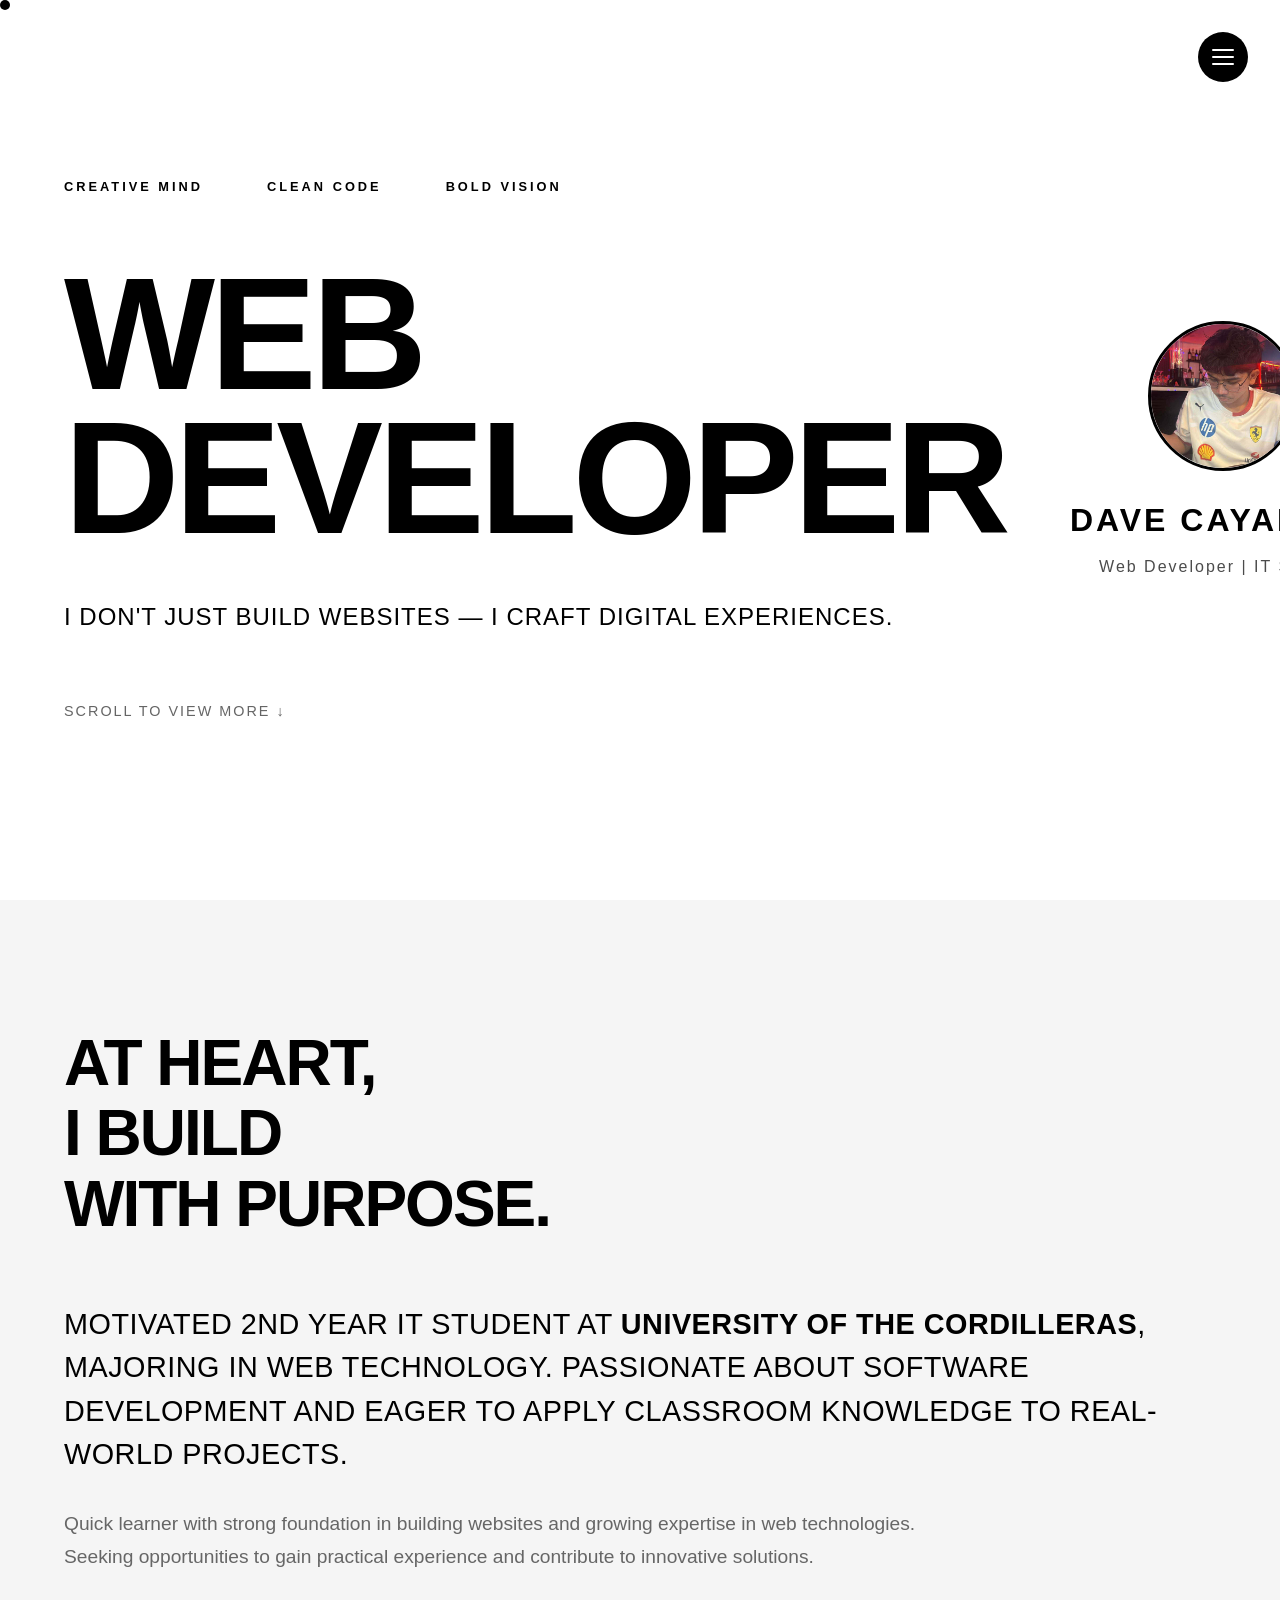
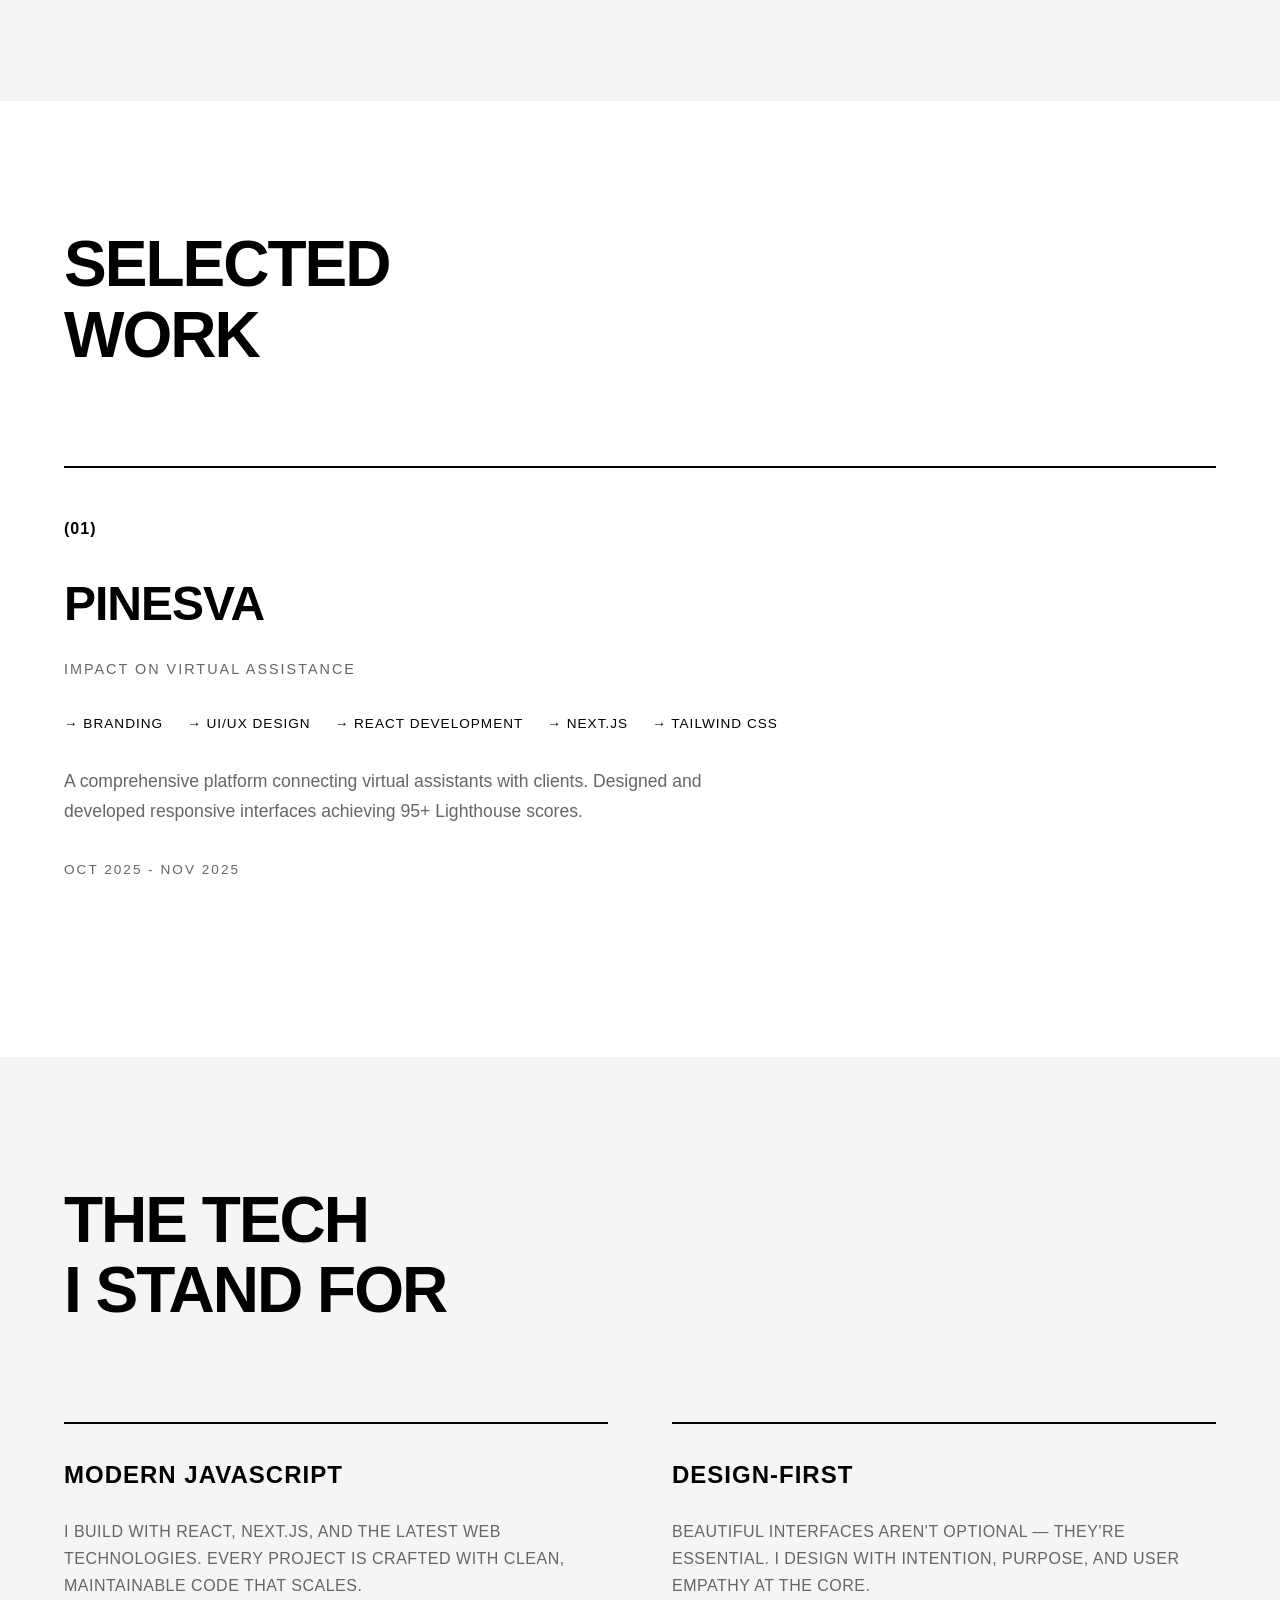
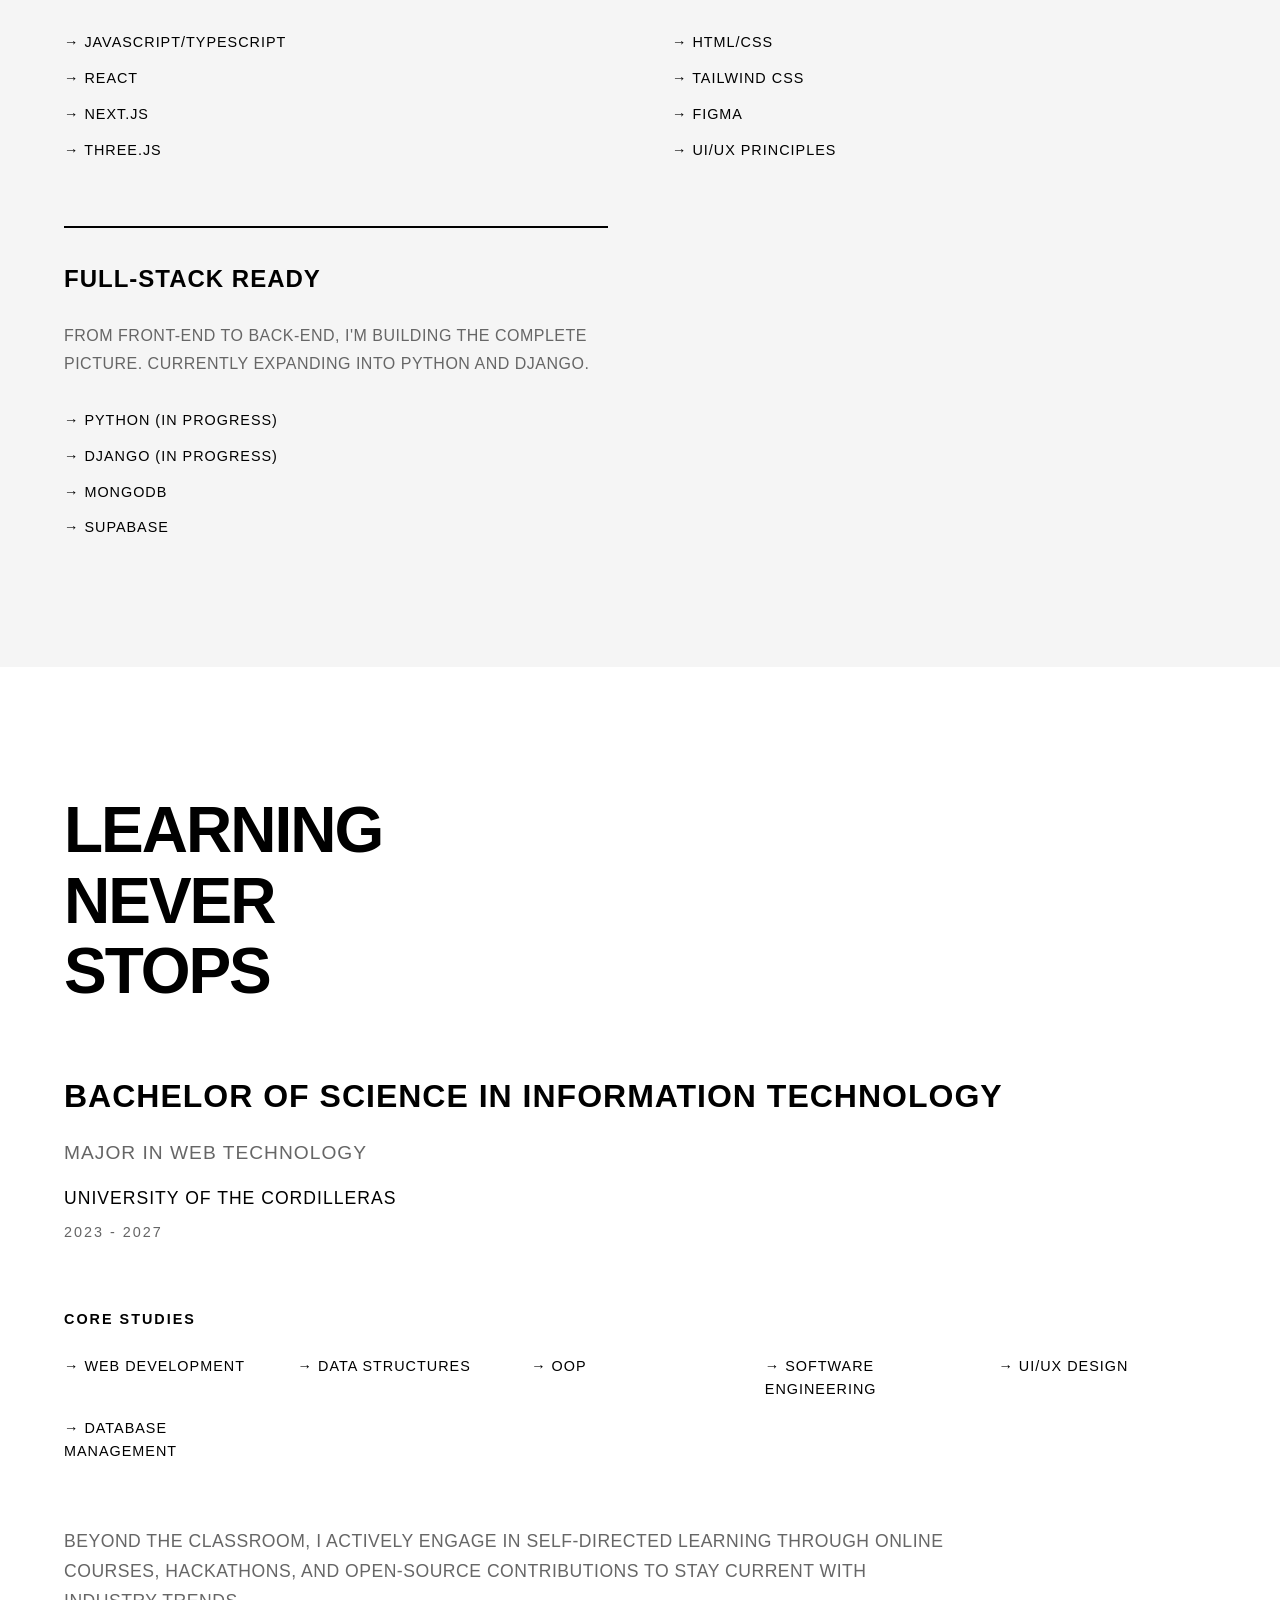
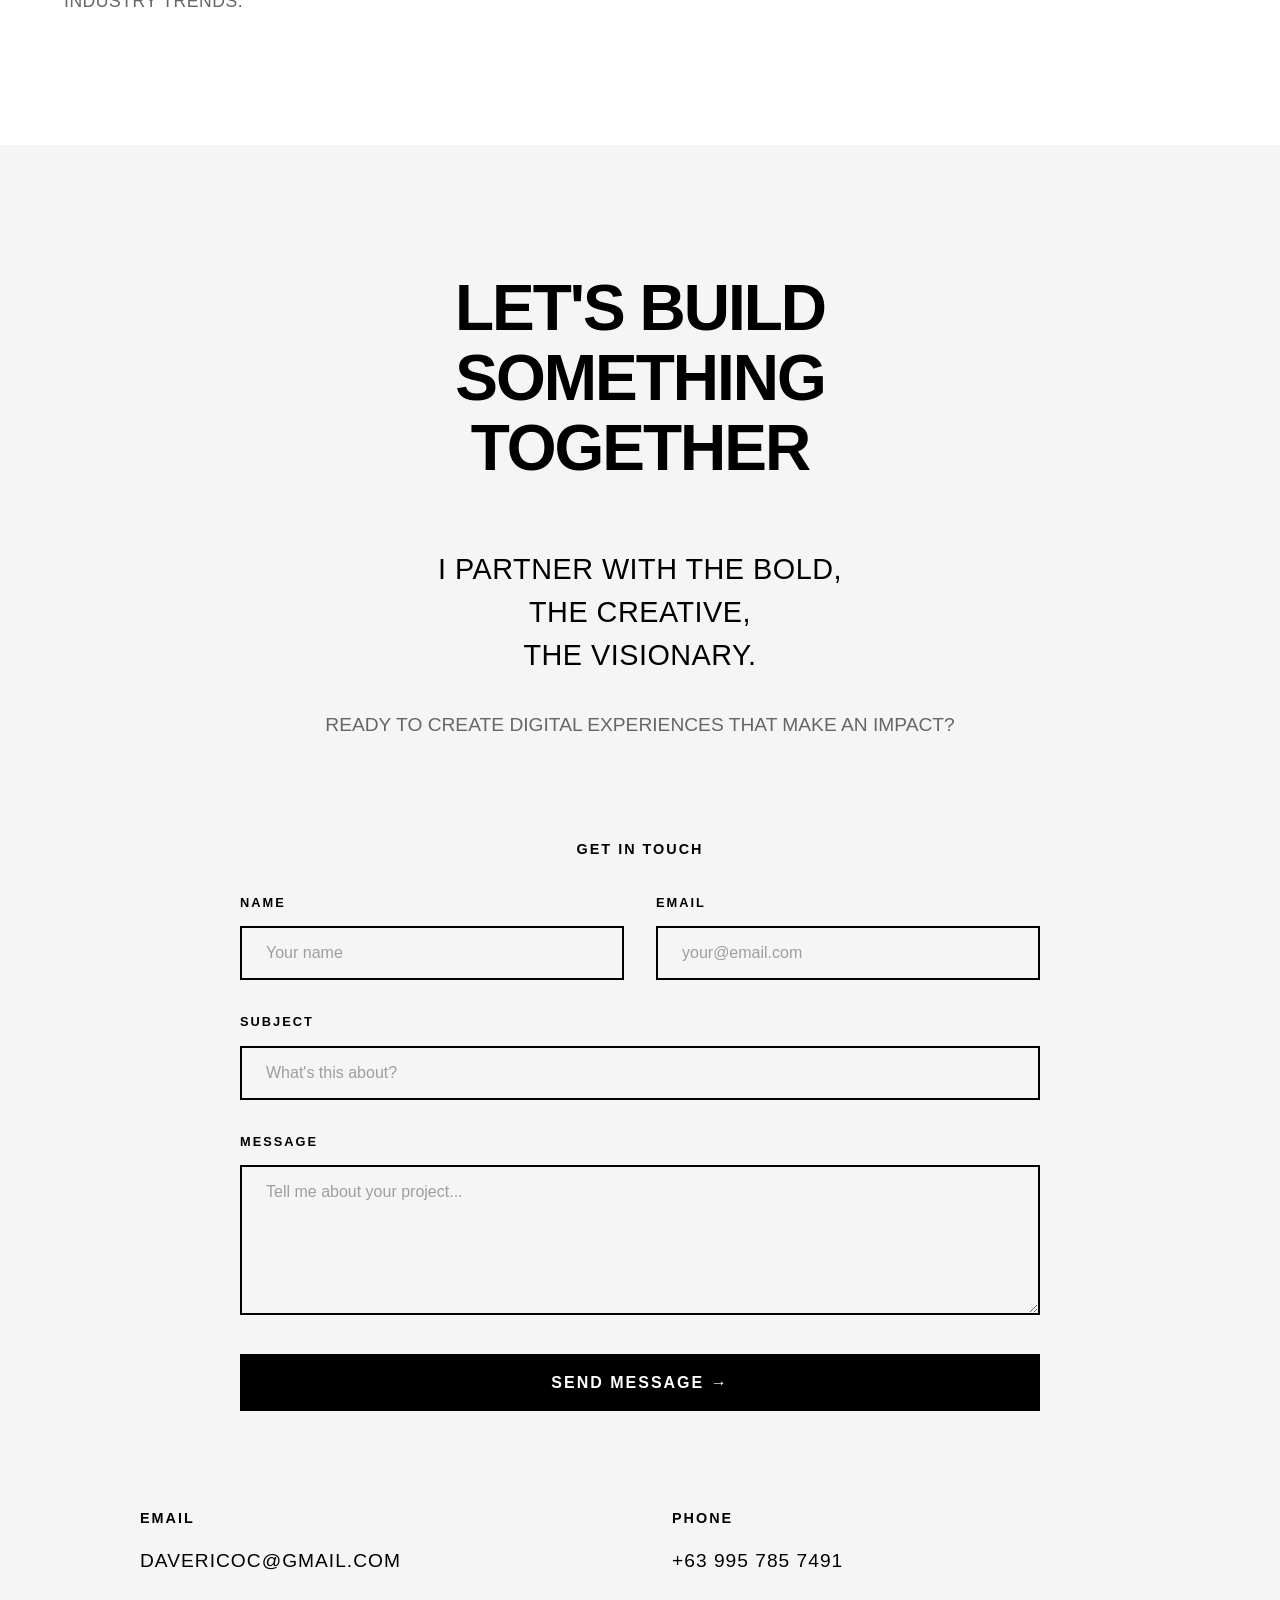
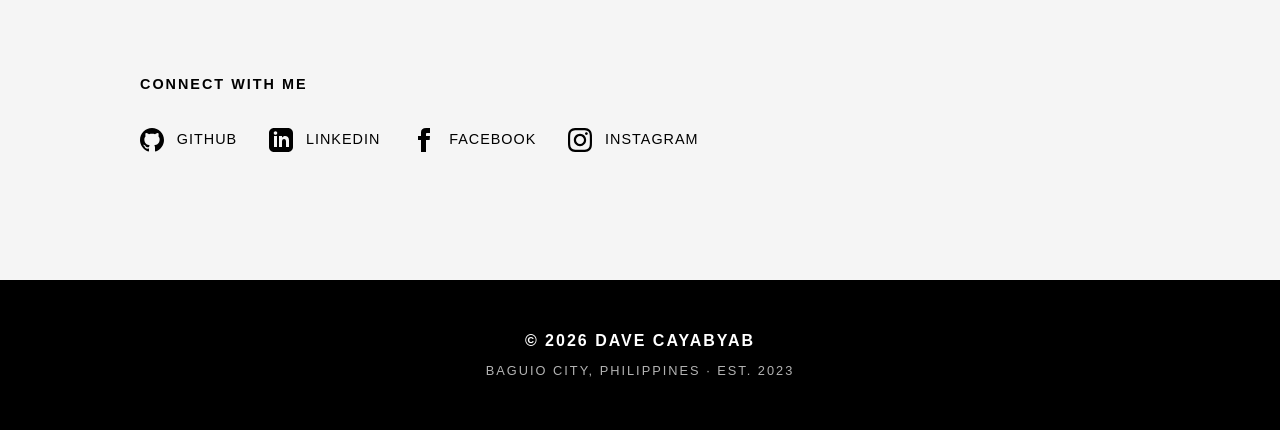
==== commit f54212be: "Updates" ====
--- a/index.html
+++ b/index.html
@@ -16,16 +16,31 @@
       <span></span>
     </button>
     
+    <!-- Menu Overlay -->
+    <div class="menu-overlay" id="menuOverlay"></div>
+    
     <!-- Navigation Menu -->
     <nav class="nav-menu" id="navMenu">
-      <ul>
-        <li><a href="#home" class="nav-link">Home</a></li>
-        <li><a href="#about" class="nav-link">About</a></li>
-        <li><a href="#projects" class="nav-link">Projects</a></li>
-        <li><a href="#education" class="nav-link">Education</a></li>
-        <li><a href="#skills" class="nav-link">Skills</a></li>
-        <li><a href="#contact" class="nav-link">Contact</a></li>
-      </ul>
+      <div class="nav-container">
+        <ul class="nav-list">
+          <li><a href="#home" class="nav-link" data-number="01">HOME</a></li>
+          <li><a href="#about" class="nav-link" data-number="02">ABOUT</a></li>
+          <li><a href="#projects" class="nav-link" data-number="03">WORK</a></li>
+          <li><a href="#education" class="nav-link" data-number="04">EDUCATION</a></li>
+          <li><a href="#skills" class="nav-link" data-number="05">SKILLS</a></li>
+          <li><a href="#contact" class="nav-link" data-number="06">CONTACT</a></li>
+        </ul>
+        <div class="nav-footer">
+          <div class="nav-socials">
+            <a href="https://github.com/dybdev" target="_blank">GITHUB</a>
+            <a href="https://linkedin.com/in/dybdev" target="_blank">LINKEDIN</a>
+            <a href="https://instagram.com/dybntfnd" target="_blank">INSTAGRAM</a>
+          </div>
+          <div class="nav-contact">
+            <a href="mailto:davericoc@gmail.com">DAVERICOC@GMAIL.COM</a>
+          </div>
+        </div>
+      </div>
     </nav>
     <div class="container">
       <!-- Hero Section -->
@@ -223,6 +238,31 @@
             <p class="medium-text centered">
               READY TO CREATE DIGITAL EXPERIENCES THAT MAKE AN IMPACT?
             </p>
+          </div>
+          
+          <div class="contact-form-section">
+            <h4 class="form-title">GET IN TOUCH</h4>
+            <form action="#" method="POST" class="contact-form">
+              <div class="form-row">
+                <div class="form-group">
+                  <label for="name">NAME</label>
+                  <input type="text" id="name" name="name" required placeholder="Your name">
+                </div>
+                <div class="form-group">
+                  <label for="email">EMAIL</label>
+                  <input type="email" id="email" name="email" required placeholder="your@email.com">
+                </div>
+              </div>
+              <div class="form-group">
+                <label for="subject">SUBJECT</label>
+                <input type="text" id="subject" name="subject" required placeholder="What's this about?">
+              </div>
+              <div class="form-group">
+                <label for="message">MESSAGE</label>
+                <textarea id="message" name="message" rows="6" required placeholder="Tell me about your project..."></textarea>
+              </div>
+              <button type="submit" class="submit-btn">SEND MESSAGE →</button>
+            </form>
           </div>
           
           <div class="contact-methods">
@@ -302,15 +342,26 @@
       // Hamburger menu toggle
       const menuToggle = document.getElementById('menuToggle');
       const navMenu = document.getElementById('navMenu');
+      const menuOverlay = document.getElementById('menuOverlay');
       const navLinks = document.querySelectorAll('.nav-link');
 
       menuToggle.addEventListener('click', () => {
         menuToggle.classList.toggle('active');
         navMenu.classList.toggle('active');
+        menuOverlay.classList.toggle('active');
         document.body.classList.toggle('menu-open');
         
         // Toggle white cursor when menu is open
         cursorDot.classList.toggle('white');
+      });
+
+      // Close menu when clicking overlay
+      menuOverlay.addEventListener('click', () => {
+        menuToggle.classList.remove('active');
+        navMenu.classList.remove('active');
+        menuOverlay.classList.remove('active');
+        document.body.classList.remove('menu-open');
+        cursorDot.classList.remove('white');
       });
 
       // Close menu when clicking on a link
@@ -318,6 +369,7 @@
         link.addEventListener('click', () => {
           menuToggle.classList.remove('active');
           navMenu.classList.remove('active');
+          menuOverlay.classList.remove('active');
           document.body.classList.remove('menu-open');
           
           // Remove white cursor when menu closes
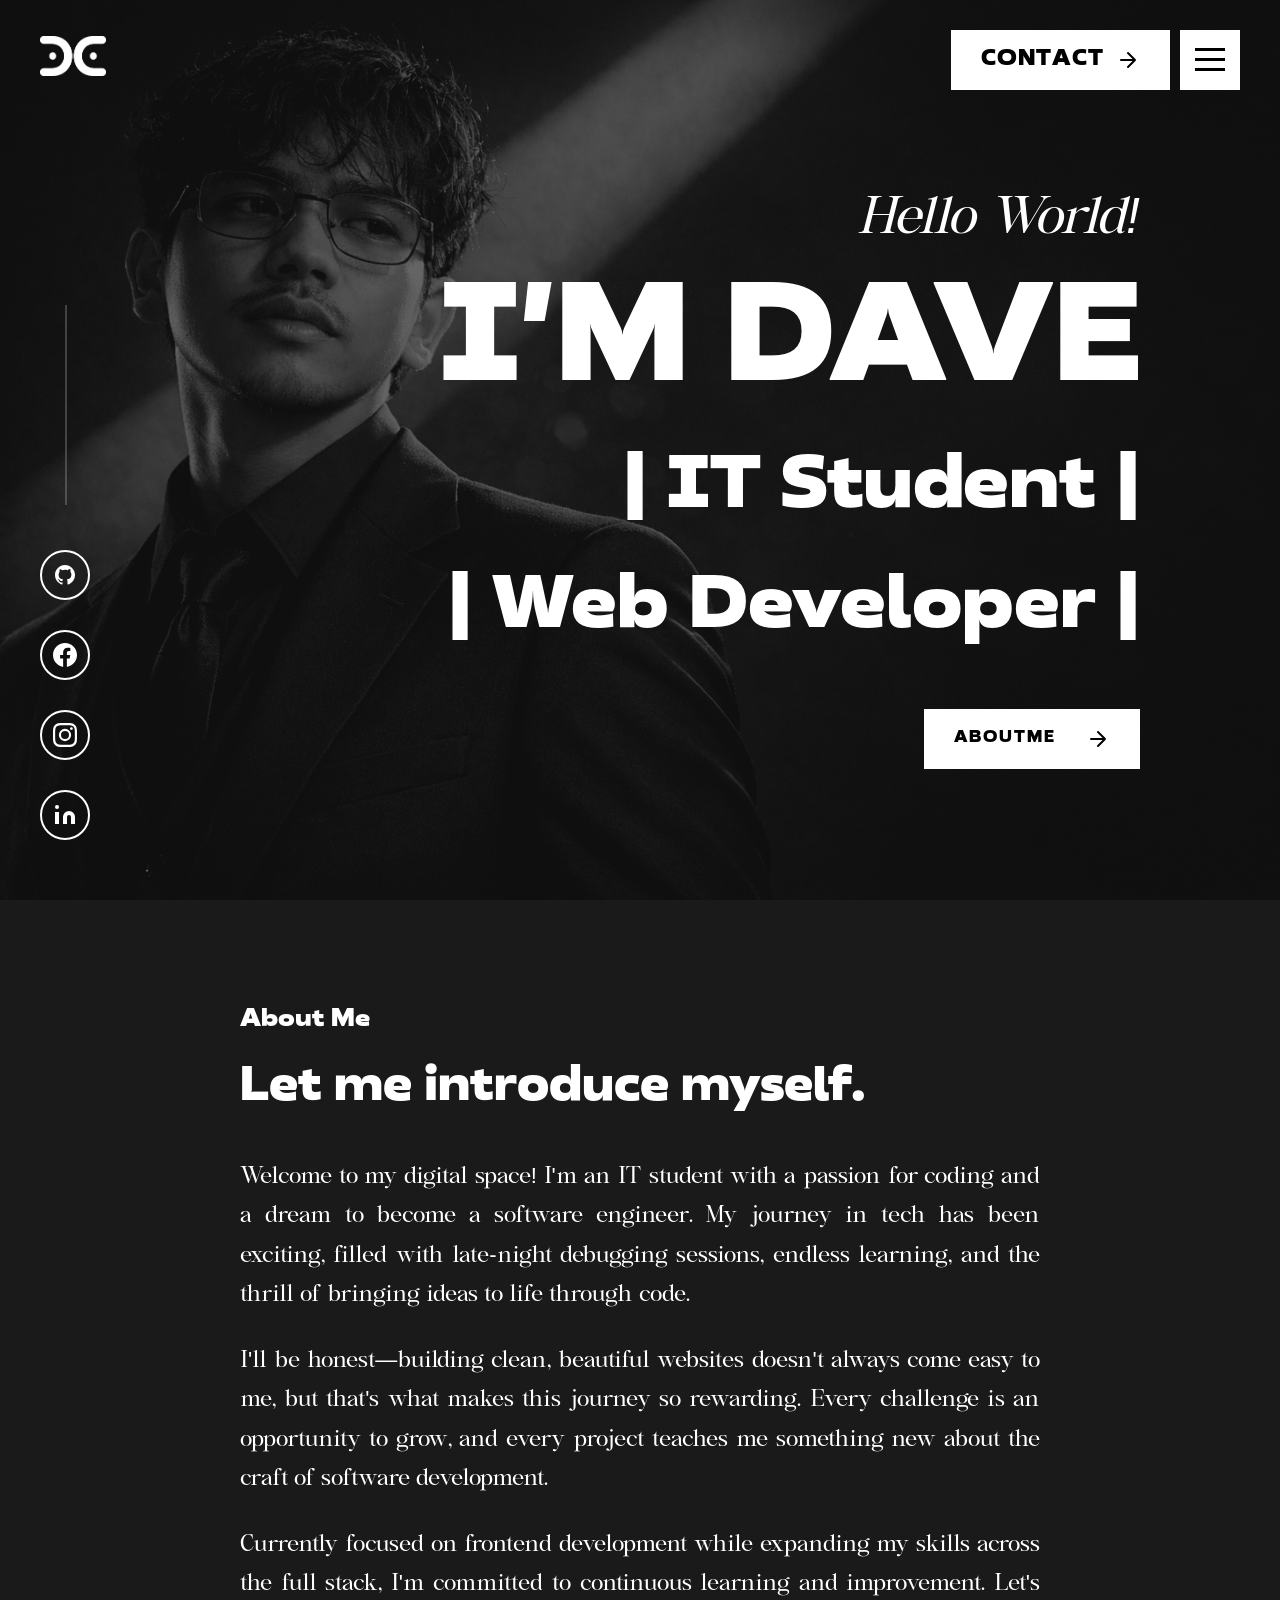
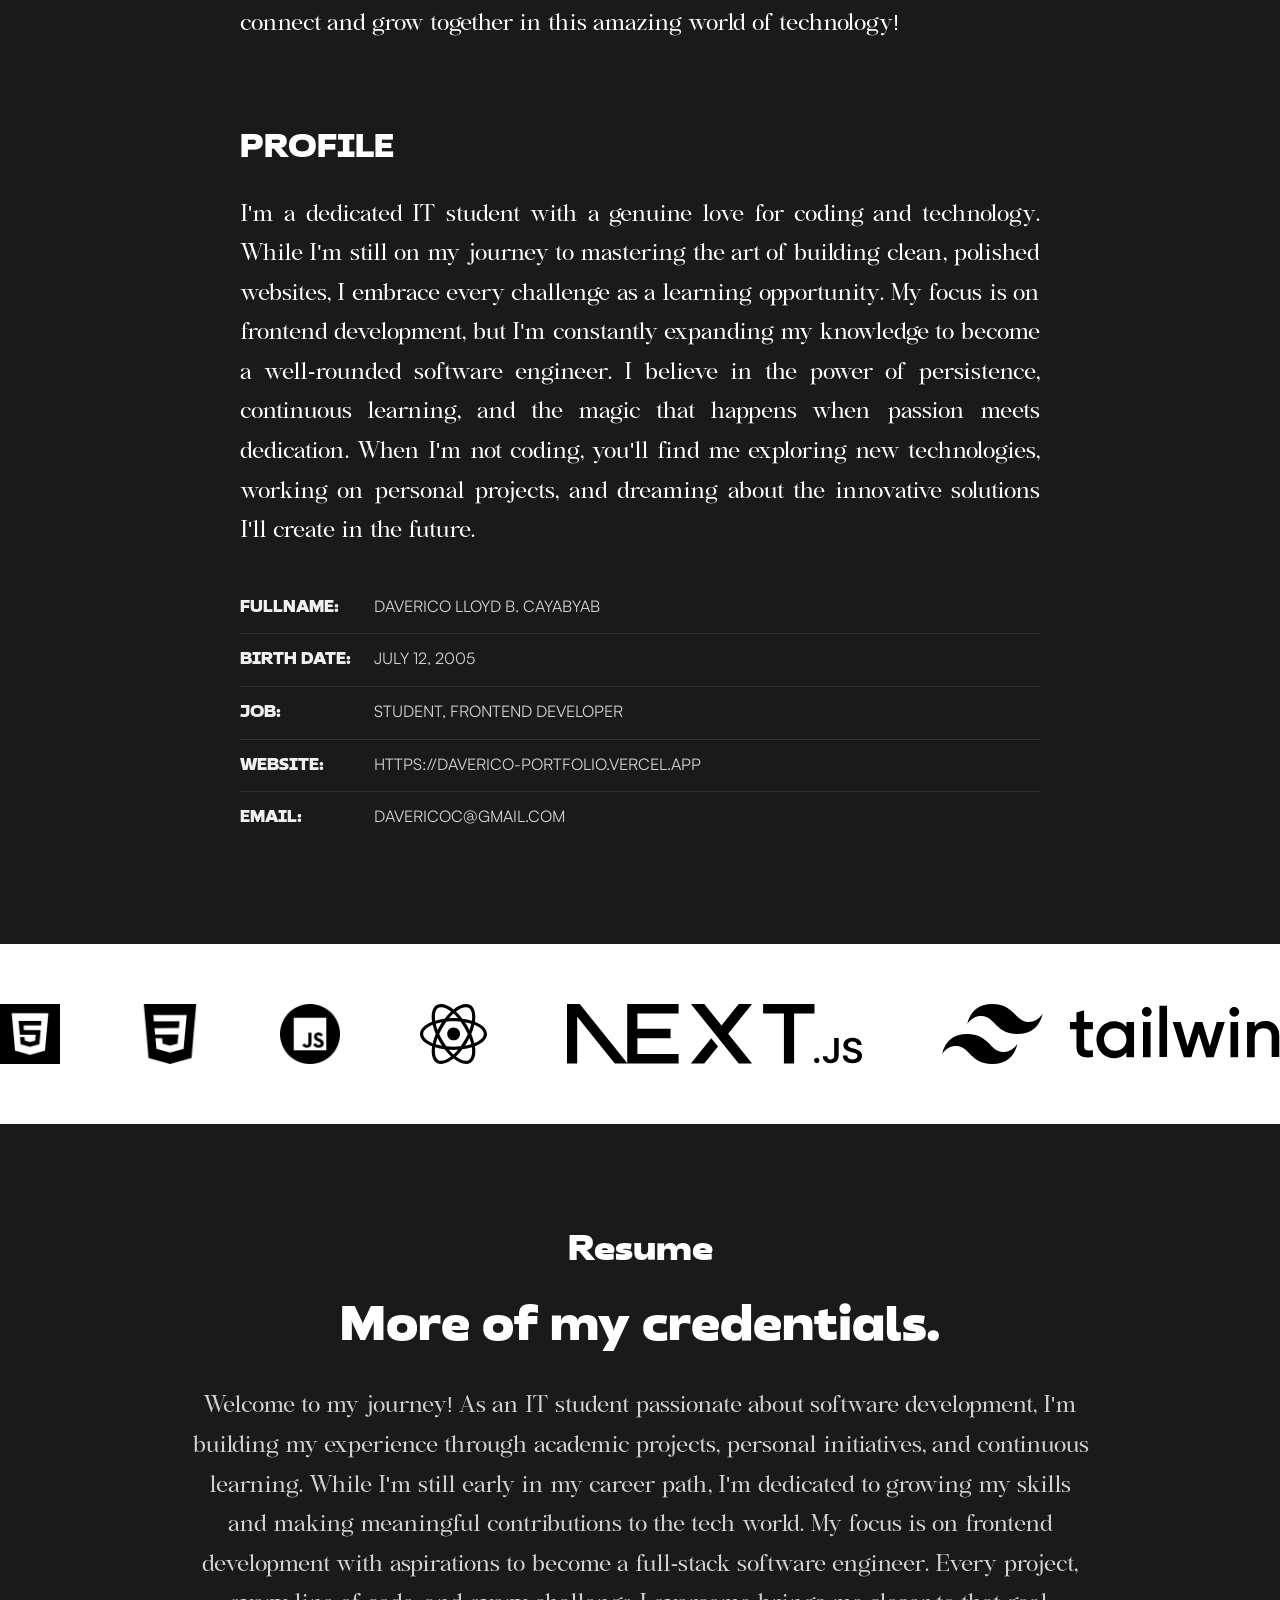
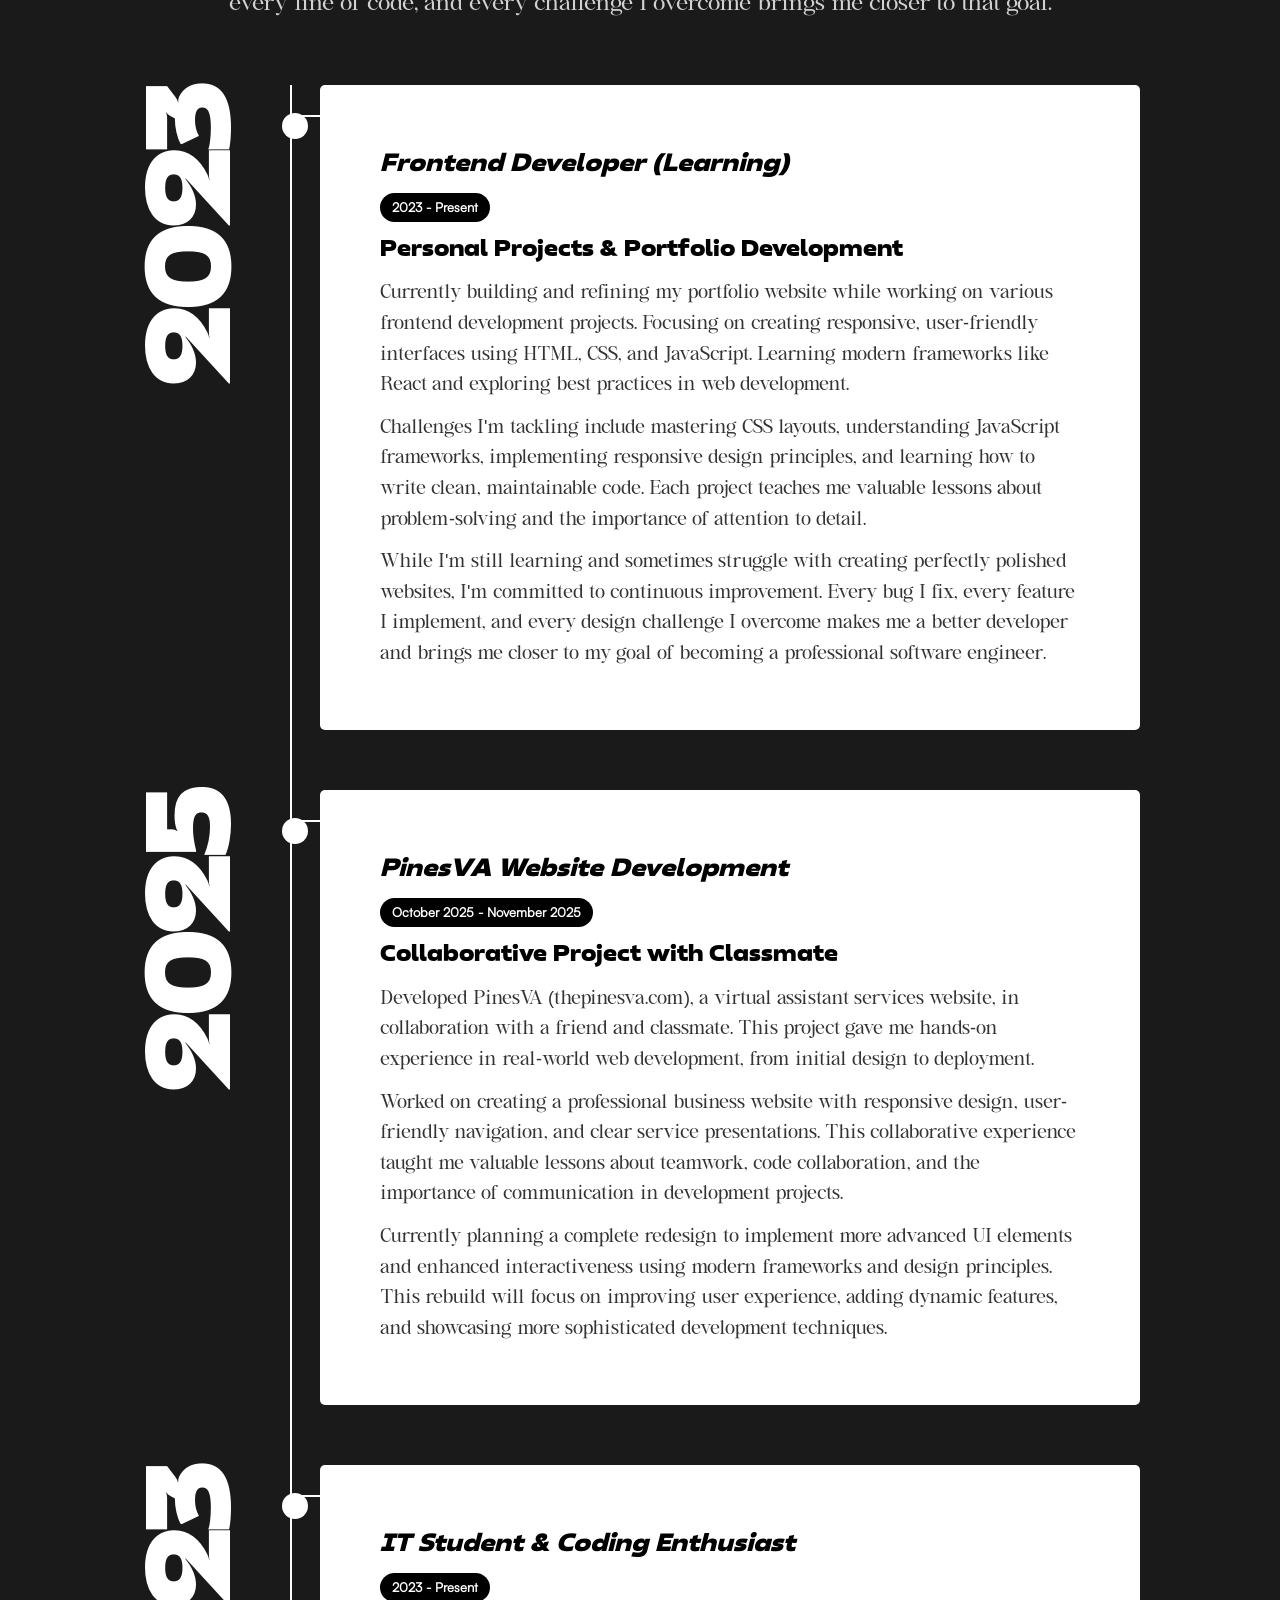
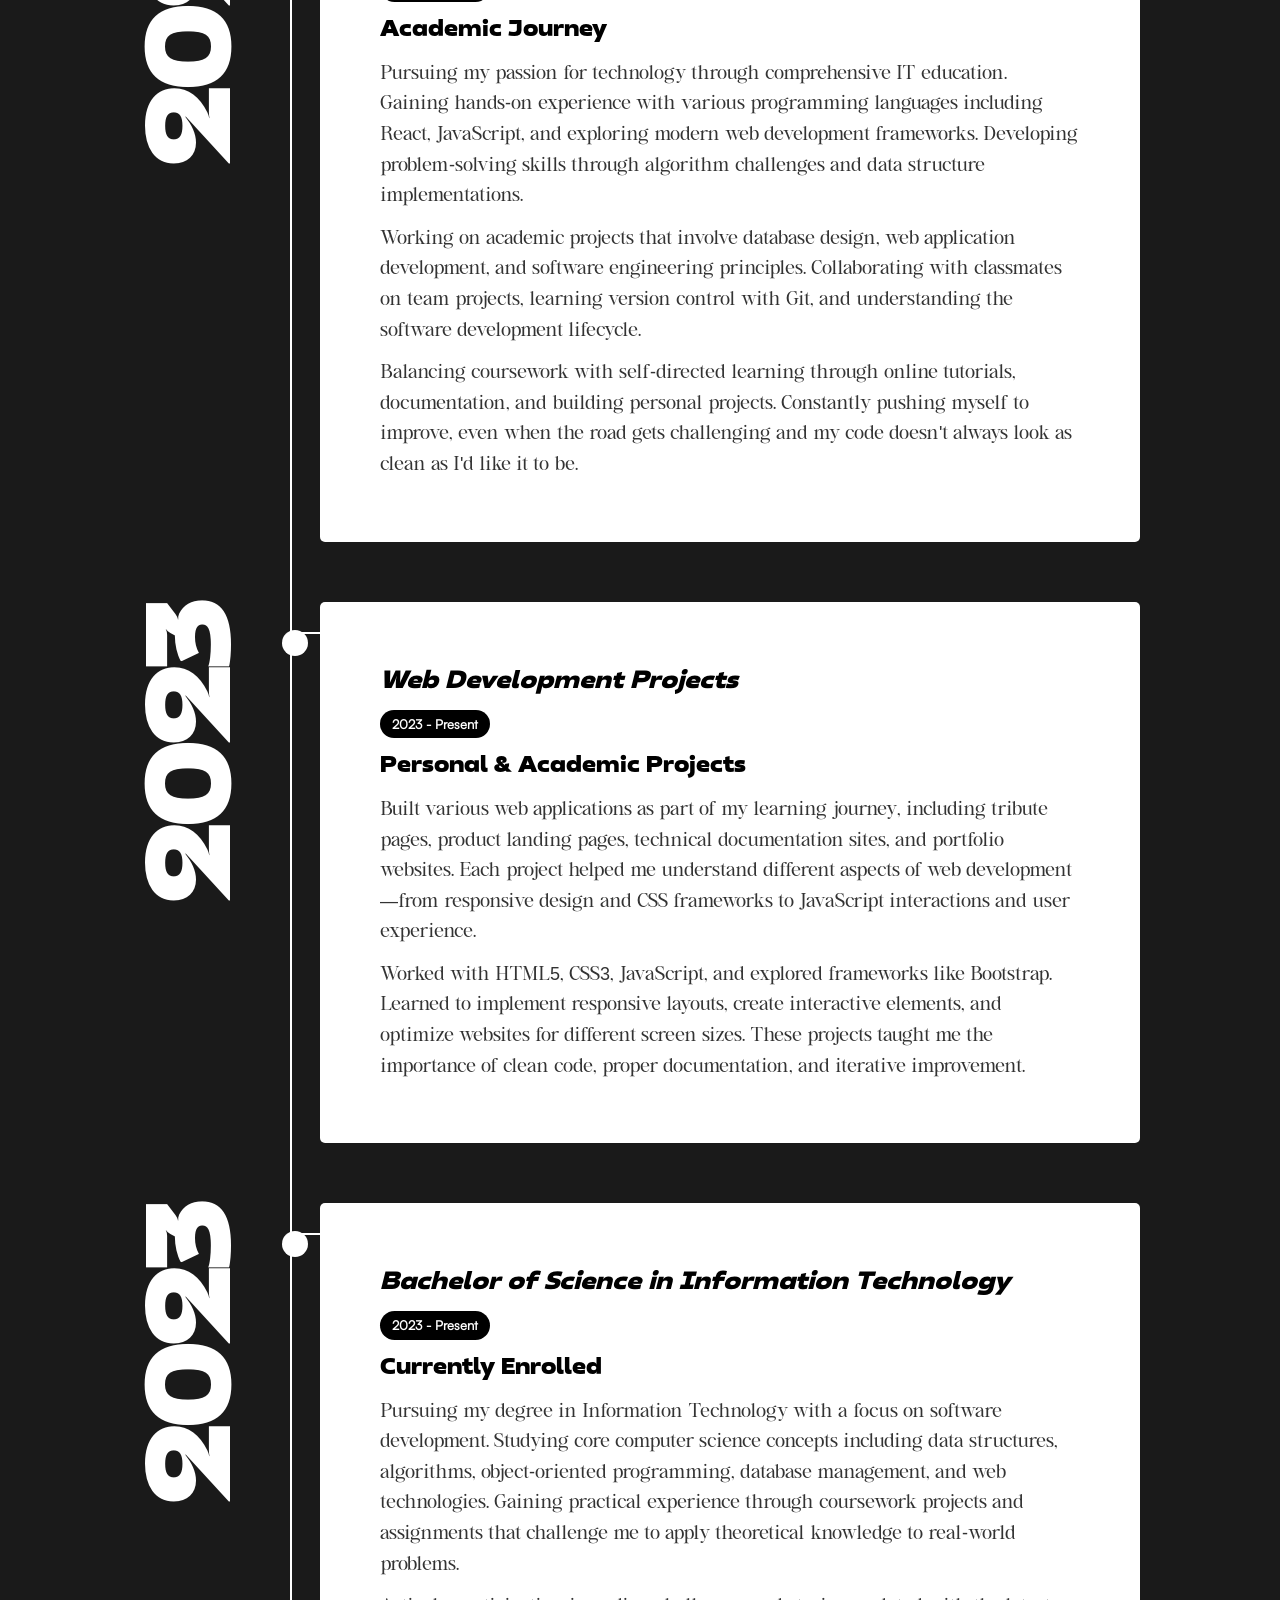
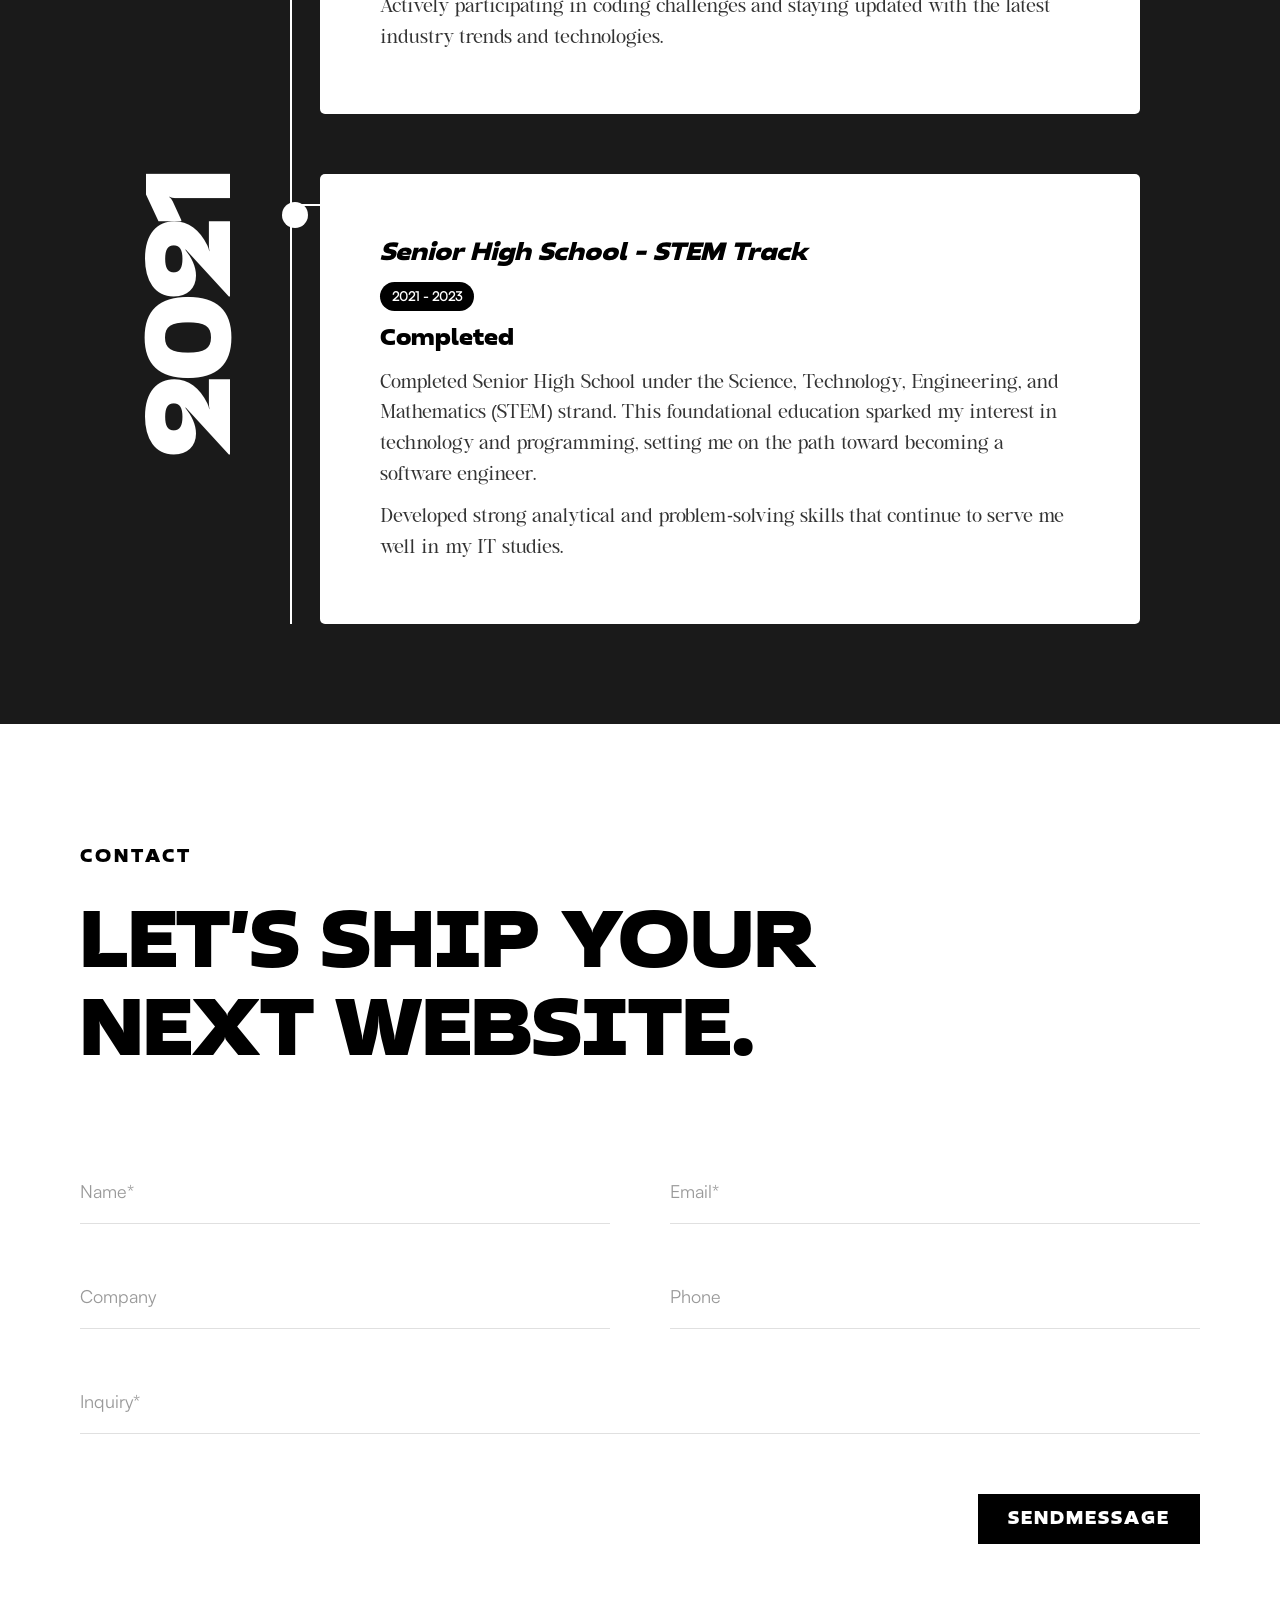
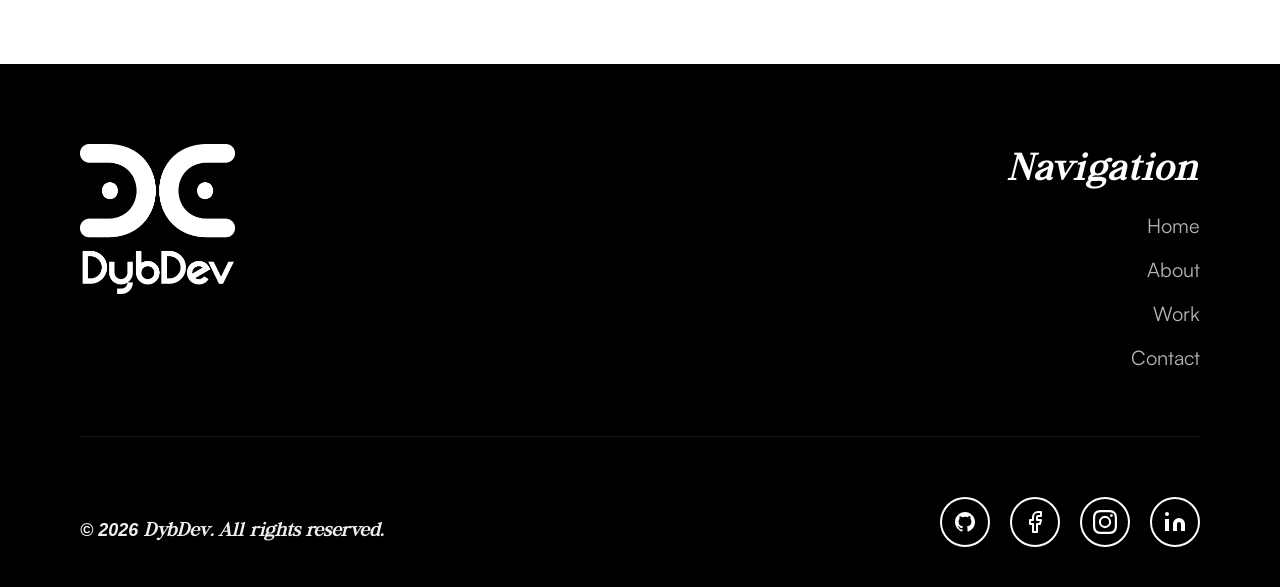
==== commit d025b83d: "Add files via upload" ====
--- a/index.html
+++ b/index.html
@@ -1,395 +1,824 @@
-<!DOCTYPE html>
+<!doctype html>
 <html lang="en">
   <head>
     <meta charset="UTF-8" />
     <meta name="viewport" content="width=device-width, initial-scale=1.0" />
-    <link rel="stylesheet" href="\styles.css" />
-    <title>Dave Cayabyab - Portfolio</title>
+    <title>DybDev</title>
+    <link rel="stylesheet" href="styles.css" />
+    <link rel="icon" type="image/png" href="assets/images/favicon.svg"/>
+    <script src="https://cdnjs.cloudflare.com/ajax/libs/gsap/3.12.5/gsap.min.js"></script>
   </head>
   <body>
-    <div class="cursor-dot"></div>
-    
-    <!-- Hamburger Menu Button -->
-    <button class="menu-toggle" id="menuToggle" aria-label="Toggle navigation">
-      <span></span>
-      <span></span>
-      <span></span>
-    </button>
-    
-    <!-- Menu Overlay -->
-    <div class="menu-overlay" id="menuOverlay"></div>
-    
-    <!-- Navigation Menu -->
-    <nav class="nav-menu" id="navMenu">
-      <div class="nav-container">
-        <ul class="nav-list">
-          <li><a href="#home" class="nav-link" data-number="01">HOME</a></li>
-          <li><a href="#about" class="nav-link" data-number="02">ABOUT</a></li>
-          <li><a href="#projects" class="nav-link" data-number="03">WORK</a></li>
-          <li><a href="#education" class="nav-link" data-number="04">EDUCATION</a></li>
-          <li><a href="#skills" class="nav-link" data-number="05">SKILLS</a></li>
-          <li><a href="#contact" class="nav-link" data-number="06">CONTACT</a></li>
+    <!-- Page Loader -->
+    <div class="page-loader">
+      <div class="loader-content">
+        <div class="loader-spinner"></div>
+        <div class="loader-text">Loading...</div>
+      </div>
+    </div>
+
+    <!-- Scroll Progress Indicator -->
+    <div class="scroll-indicator">
+      <div class="scroll-line"></div>
+      <div class="scroll-progress"></div>
+    </div>
+
+    <!-- Social Media Icons -->
+    <div class="social-icons">
+      <a
+        href="https://github.com"
+        target="_blank"
+        class="social-icon"
+        data-platform="github"
+      >
+        <div class="icon-circle">
+          <svg
+            width="24"
+            height="24"
+            viewBox="0 0 24 24"
+            fill="none"
+            xmlns="http://www.w3.org/2000/svg"
+          >
+            <path
+              d="M12 2C6.477 2 2 6.477 2 12c0 4.42 2.865 8.17 6.839 9.49.5.092.682-.217.682-.482 0-.237-.008-.866-.013-1.7-2.782.603-3.369-1.34-3.369-1.34-.454-1.156-1.11-1.463-1.11-1.463-.908-.62.069-.608.069-.608 1.003.07 1.531 1.03 1.531 1.03.892 1.529 2.341 1.087 2.91.831.092-.646.35-1.086.636-1.336-2.22-.253-4.555-1.11-4.555-4.943 0-1.091.39-1.984 1.029-2.683-.103-.253-.446-1.27.098-2.647 0 0 .84-.269 2.75 1.025A9.578 9.578 0 0112 6.836c.85.004 1.705.114 2.504.336 1.909-1.294 2.747-1.025 2.747-1.025.546 1.377.203 2.394.1 2.647.64.699 1.028 1.592 1.028 2.683 0 3.842-2.339 4.687-4.566 4.935.359.309.678.919.678 1.852 0 1.336-.012 2.415-.012 2.743 0 .267.18.578.688.48C19.138 20.167 22 16.418 22 12c0-5.523-4.477-10-10-10z"
+              fill="currentColor"
+            />
+          </svg>
+        </div>
+      </a>
+      <a
+        href="https://facebook.com"
+        target="_blank"
+        class="social-icon"
+        data-platform="facebook"
+      >
+        <div class="icon-circle">
+          <svg
+            width="24"
+            height="24"
+            viewBox="0 0 24 24"
+            fill="none"
+            xmlns="http://www.w3.org/2000/svg"
+          >
+            <path
+              d="M24 12.073c0-6.627-5.373-12-12-12s-12 5.373-12 12c0 5.99 4.388 10.954 10.125 11.854v-8.385H7.078v-3.47h3.047V9.43c0-3.007 1.792-4.669 4.533-4.669 1.312 0 2.686.235 2.686.235v2.953H15.83c-1.491 0-1.956.925-1.956 1.874v2.25h3.328l-.532 3.47h-2.796v8.385C19.612 23.027 24 18.062 24 12.073z"
+              fill="currentColor"
+            />
+          </svg>
+        </div>
+      </a>
+      <a
+        href="https://instagram.com"
+        target="_blank"
+        class="social-icon"
+        data-platform="instagram"
+      >
+        <div class="icon-circle">
+          <svg
+            width="24"
+            height="24"
+            viewBox="0 0 24 24"
+            fill="none"
+            xmlns="http://www.w3.org/2000/svg"
+          >
+            <path
+              d="M12 2.163c3.204 0 3.584.012 4.85.07 3.252.148 4.771 1.691 4.919 4.919.058 1.265.069 1.645.069 4.849 0 3.205-.012 3.584-.069 4.849-.149 3.225-1.664 4.771-4.919 4.919-1.266.058-1.644.07-4.85.07-3.204 0-3.584-.012-4.849-.07-3.26-.149-4.771-1.699-4.919-4.92-.058-1.265-.07-1.644-.07-4.849 0-3.204.013-3.583.07-4.849.149-3.227 1.664-4.771 4.919-4.919 1.266-.057 1.645-.069 4.849-.069zM12 0C8.741 0 8.333.014 7.053.072 2.695.272.273 2.69.073 7.052.014 8.333 0 8.741 0 12c0 3.259.014 3.668.072 4.948.2 4.358 2.618 6.78 6.98 6.98C8.333 23.986 8.741 24 12 24c3.259 0 3.668-.014 4.948-.072 4.354-.2 6.782-2.618 6.979-6.98.059-1.28.073-1.689.073-4.948 0-3.259-.014-3.667-.072-4.947-.196-4.354-2.617-6.78-6.979-6.98C15.668.014 15.259 0 12 0zm0 5.838a6.162 6.162 0 100 12.324 6.162 6.162 0 000-12.324zM12 16a4 4 0 110-8 4 4 0 010 8zm6.406-11.845a1.44 1.44 0 100 2.881 1.44 1.44 0 000-2.881z"
+              fill="currentColor"
+            />
+          </svg>
+        </div>
+      </a>
+      <a
+        href="https://linkedin.com"
+        target="_blank"
+        class="social-icon"
+        data-platform="linkedin"
+      >
+        <div class="icon-circle">
+          <svg
+            width="24"
+            height="24"
+            viewBox="0 0 24 24"
+            fill="none"
+            xmlns="http://www.w3.org/2000/svg"
+          >
+            <path
+              d="M16 8a6 6 0 016 6v7h-4v-7a2 2 0 00-2-2 2 2 0 00-2 2v7h-4v-7a6 6 0 016-6zM2 9h4v12H2z"
+              fill="currentColor"
+            />
+            <circle cx="4" cy="4" r="2" fill="currentColor" />
+          </svg>
+        </div>
+      </a>
+    </div>
+    <div class="navbar">
+      <div class="logo">
+        <img src="assets/images/logo.png" alt="DybDev Logo" />
+      </div>
+      <nav>
+        <ul>
+          <li>
+            <a href="#contact" class="contact-btn">
+              <span class="btn-text-wrapper">
+                <span class="contact-text">
+                  <span>C</span>
+                  <span>O</span>
+                  <span>N</span>
+                  <span>T</span>
+                  <span>A</span>
+                  <span>C</span>
+                  <span>T</span>
+                </span>
+                <span class="go-text">
+                  <span>G</span><span>O</span><span>!</span>
+                </span>
+              </span>
+              <svg
+                class="arrow-icon"
+                width="24"
+                height="24"
+                viewBox="0 0 24 24"
+                fill="none"
+                xmlns="http://www.w3.org/2000/svg"
+              >
+                <path
+                  d="M5 12H19M19 12L12 5M19 12L12 19"
+                  stroke="currentColor"
+                  stroke-width="2"
+                  stroke-linecap="round"
+                  stroke-linejoin="round"
+                />
+              </svg>
+            </a>
+          </li>
         </ul>
-        <div class="nav-footer">
-          <div class="nav-socials">
-            <a href="https://github.com/dybdev" target="_blank">GITHUB</a>
-            <a href="https://linkedin.com/in/dybdev" target="_blank">LINKEDIN</a>
-            <a href="https://instagram.com/dybntfnd" target="_blank">INSTAGRAM</a>
-          </div>
-          <div class="nav-contact">
-            <a href="mailto:davericoc@gmail.com">DAVERICOC@GMAIL.COM</a>
-          </div>
-        </div>
-      </div>
-    </nav>
-    <div class="container">
-      <!-- Hero Section -->
-      <section class="hero" id="home">
-        <div class="hero-content">
-          <div class="hero-left">
-            <div class="hero-taglines">
-              <h3 class="tagline">CREATIVE MIND</h3>
-              <h3 class="tagline">CLEAN CODE</h3>
-              <h3 class="tagline">BOLD VISION</h3>
+      </nav>
+      <div class="menu-icon" href="#contact">
+        <span></span>
+        <span></span>
+        <span></span>
+      </div>
+    </div>
+
+    <!-- Full Screen Menu -->
+    <div class="fullscreen-menu">
+      <nav class="menu-nav">
+        <ul class="menu-list">
+          <li class="menu-item">
+            <a href="#home" class="menu-link">
+              <span class="menu-text-row menu-text-clone">
+                <span class="char">H</span>
+                <span class="char">O</span>
+                <span class="char">M</span>
+                <span class="char">E</span>
+              </span>
+              <span class="menu-text-row">
+                <span class="char">H</span>
+                <span class="char">O</span>
+                <span class="char">M</span>
+                <span class="char">E</span>
+              </span>
+            </a>
+          </li>
+          <li class="menu-item">
+            <a href="#about" class="menu-link">
+              <span class="menu-text-row menu-text-clone">
+                <span class="char">A</span>
+                <span class="char">B</span>
+                <span class="char">O</span>
+                <span class="char">U</span>
+                <span class="char">T</span>
+              </span>
+              <span class="menu-text-row">
+                <span class="char">A</span>
+                <span class="char">B</span>
+                <span class="char">O</span>
+                <span class="char">U</span>
+                <span class="char">T</span>
+              </span>
+            </a>
+          </li>
+          <li class="menu-item">
+            <a href="#work" class="menu-link">
+              <span class="menu-text-row menu-text-clone">
+                <span class="char">W</span>
+                <span class="char">O</span>
+                <span class="char">R</span>
+                <span class="char">K</span>
+              </span>
+              <span class="menu-text-row">
+                <span class="char">W</span>
+                <span class="char">O</span>
+                <span class="char">R</span>
+                <span class="char">K</span>
+              </span>
+            </a>
+          </li>
+          <li class="menu-item">
+            <a href="#contact" class="menu-link">
+              <span class="menu-text-row menu-text-clone">
+                <span class="char">C</span>
+                <span class="char">O</span>
+                <span class="char">N</span>
+                <span class="char">T</span>
+                <span class="char">A</span>
+                <span class="char">C</span>
+                <span class="char">T</span>
+              </span>
+              <span class="menu-text-row">
+                <span class="char">C</span>
+                <span class="char">O</span>
+                <span class="char">N</span>
+                <span class="char">T</span>
+                <span class="char">A</span>
+                <span class="char">C</span>
+                <span class="char">T</span>
+              </span>
+            </a>
+          </li>
+        </ul>
+      </nav>
+
+      <div class="menu-social">
+        <a
+          href="https://github.com/dybdev"
+          target="_blank"
+          class="menu-social-link"
+          >GitHub</a
+        >
+        <a
+          href="https://www.facebook.com/daverico.cayabyab/"
+          target="_blank"
+          class="menu-social-link"
+          >Facebook</a
+        >
+        <a
+          href="https://www.instagram.com/_dybntfnd/"
+          target="_blank"
+          class="menu-social-link"
+          >Instagram</a
+        >
+      </div>
+    </div>
+
+    <div class="hero">
+      <div class="bg-hero">
+        <img src="assets/images/bg-hero.png" alt="Hero Background" />
+      </div>
+      <div class="hero-title">
+        <h3>Hello World!</h3>
+        <h1>I'm Dave</h1>
+        <h2>| IT Student |</h2>
+        <h2>| Web Developer |</h2>
+        <a href="#about" class="about-btn">
+          <span class="btn-text-wrapper">
+            <span class="about-text">
+              <span>A</span>
+              <span>B</span>
+              <span>O</span>
+              <span>U</span>
+              <span>T</span>
+              <span> </span>
+              <span>M</span>
+              <span>E</span>
+            </span>
+            <span class="go-text">
+              <span>G</span><span>O</span><span>!</span>
+            </span>
+          </span>
+          <svg
+            class="arrow-icon"
+            width="24"
+            height="24"
+            viewBox="0 0 24 24"
+            fill="none"
+            xmlns="http://www.w3.org/2000/svg"
+          >
+            <path
+              d="M5 12H19M19 12L12 5M19 12L12 19"
+              stroke="currentColor"
+              stroke-width="2"
+              stroke-linecap="round"
+              stroke-linejoin="round"
+            />
+          </svg>
+        </a>
+      </div>
+    </div>
+
+    <section class="about" id="about">
+      <div class="about-wrapper">
+        <div class="about-content">
+          <h2>About Me</h2>
+          <h1>Let me introduce myself.</h1>
+          <p>
+            Welcome to my digital space! I'm an IT student with a passion for
+            coding and a dream to become a software engineer. My journey in tech
+            has been exciting, filled with late-night debugging sessions,
+            endless learning, and the thrill of bringing ideas to life through
+            code.
+          </p>
+          <br />
+          <p>
+            I'll be honest—building clean, beautiful websites doesn't always
+            come easy to me, but that's what makes this journey so rewarding.
+            Every challenge is an opportunity to grow, and every project teaches
+            me something new about the craft of software development.
+          </p>
+          <br />
+          <p>
+            Currently focused on frontend development while expanding my skills
+            across the full stack, I'm committed to continuous learning and
+            improvement. Let's connect and grow together in this amazing world
+            of technology!
+          </p>
+        </div>
+
+        <div class="profile">
+          <div class="profile-content">
+            <h2>Profile</h2>
+            <p>
+              I'm a dedicated IT student with a genuine love for coding and
+              technology. While I'm still on my journey to mastering the art of
+              building clean, polished websites, I embrace every challenge as a
+              learning opportunity. My focus is on frontend development, but I'm
+              constantly expanding my knowledge to become a well-rounded
+              software engineer. I believe in the power of persistence,
+              continuous learning, and the magic that happens when passion meets
+              dedication. When I'm not coding, you'll find me exploring new
+              technologies, working on personal projects, and dreaming about the
+              innovative solutions I'll create in the future.
+            </p>
+            <ul class="info-list">
+              <li>
+                <strong>Fullname:</strong>
+                <span>Daverico Lloyd B. Cayabyab</span>
+              </li>
+              <li><strong>Birth Date:</strong> <span>July 12, 2005</span></li>
+              <li>
+                <strong>Job:</strong> <span>Student, frontend Developer</span>
+              </li>
+              <li>
+                <strong>Website:</strong>
+                <span>https://daverico-portfolio.vercel.app</span>
+              </li>
+              <li><strong>Email:</strong> <span>davericoc@gmail.com</span></li>
+            </ul>
+          </div>
+        </div>
+      </div>
+    </section>
+
+    <section class="skills">
+      <div class="marquee">
+        <div class="marquee-content">
+          <div class="marquee-item">
+            <img src="assets/images/html.png" alt="HTML5" />
+          </div>
+          <div class="marquee-item">
+            <img src="assets/images/css-3.png" alt="CSS3" />
+          </div>
+          <div class="marquee-item">
+            <img src="assets/images/js.png" alt="JavaScript" />
+          </div>
+          <div class="marquee-item">
+            <img src="assets/images/react.svg" alt="React" class="black-logo" />
+          </div>
+          <div class="marquee-item">
+            <img src="assets/images/nextjs.svg" alt="Next.js" />
+          </div>
+          <div class="marquee-item">
+            <img
+              src="assets/images/tailwind.svg"
+              alt="Tailwind CSS"
+              class="black-logo"
+            />
+          </div>
+          <div class="marquee-item">
+            <img src="assets/images/figma.svg" alt="Figma" />
+          </div>
+          <div class="marquee-item">
+            <img src="assets/images/github.png" alt="GitHub" />
+          </div>
+          <!-- Duplicate for seamless loop -->
+          <div class="marquee-item">
+            <img src="assets/images/html.png" alt="HTML5" />
+          </div>
+          <div class="marquee-item">
+            <img src="assets/images/css-3.png" alt="CSS3" />
+          </div>
+          <div class="marquee-item">
+            <img src="assets/images/js.png" alt="JavaScript" />
+          </div>
+          <div class="marquee-item">
+            <img src="assets/images/react.svg" alt="React" class="black-logo" />
+          </div>
+          <div class="marquee-item">
+            <img src="assets/images/nextjs.svg" alt="Next.js" />
+          </div>
+          <div class="marquee-item">
+            <img
+              src="assets/images/tailwind.svg"
+              alt="Tailwind CSS"
+              class="black-logo"
+            />
+          </div>
+          <div class="marquee-item">
+            <img src="assets/images/figma.svg" alt="Figma" />
+          </div>
+          <div class="marquee-item">
+            <img src="assets/images/github.png" alt="GitHub" />
+          </div>
+        </div>
+      </div>
+    </section>
+    <section class="resume" id="work">
+      <div class="resume-container">
+        <h2>Resume</h2>
+        <h1>More of my credentials.</h1>
+        <p>
+          Welcome to my journey! As an IT student passionate about software
+          development, I'm building my experience through academic projects,
+          personal initiatives, and continuous learning. While I'm still early
+          in my career path, I'm dedicated to growing my skills and making
+          meaningful contributions to the tech world. My focus is on frontend
+          development with aspirations to become a full-stack software engineer.
+          Every project, every line of code, and every challenge I overcome
+          brings me closer to that goal.
+        </p>
+      </div>
+      <div class="work-experience">
+        <div class="timeline-scroll-container">
+          <div class="timeline-track">
+            <div class="timeline-item" data-year="2023">
+              <div class="timeline-year">2023</div>
+              <div class="timeline-card">
+                <div class="timeline-header">
+                  <h3>Frontend Developer (Learning)</h3>
+                  <span class="timeline-date">2023 - Present</span>
+                </div>
+                <h4>Personal Projects & Portfolio Development</h4>
+                <p>
+                  Currently building and refining my portfolio website while
+                  working on various frontend development projects. Focusing on
+                  creating responsive, user-friendly interfaces using HTML, CSS,
+                  and JavaScript. Learning modern frameworks like React and
+                  exploring best practices in web development.
+                </p>
+                <p>
+                  Challenges I'm tackling include mastering CSS layouts,
+                  understanding JavaScript frameworks, implementing responsive
+                  design principles, and learning how to write clean,
+                  maintainable code. Each project teaches me valuable lessons
+                  about problem-solving and the importance of attention to
+                  detail.
+                </p>
+                <p>
+                  While I'm still learning and sometimes struggle with creating
+                  perfectly polished websites, I'm committed to continuous
+                  improvement. Every bug I fix, every feature I implement, and
+                  every design challenge I overcome makes me a better developer
+                  and brings me closer to my goal of becoming a professional
+                  software engineer.
+                </p>
+              </div>
             </div>
-            <h1 class="hero-main-title">
-              <span class="line">WEB</span>
-              <span class="line">DEVELOPER</span>
-            </h1>
-            <p class="hero-mission">I DON'T JUST BUILD WEBSITES — I CRAFT DIGITAL EXPERIENCES.</p>
-            <div class="scroll-indicator">
-              <span>SCROLL TO VIEW MORE ↓</span>
+
+            <div class="timeline-item" data-year="2025">
+              <div class="timeline-year">2025</div>
+              <div class="timeline-card">
+                <div class="timeline-header">
+                  <h3>PinesVA Website Development</h3>
+                  <span class="timeline-date"
+                    >October 2025 - November 2025</span
+                  >
+                </div>
+                <h4>Collaborative Project with Classmate</h4>
+                <p>
+                  Developed PinesVA (thepinesva.com), a virtual assistant
+                  services website, in collaboration with a friend and
+                  classmate. This project gave me hands-on experience in
+                  real-world web development, from initial design to deployment.
+                </p>
+                <p>
+                  Worked on creating a professional business website with
+                  responsive design, user-friendly navigation, and clear service
+                  presentations. This collaborative experience taught me
+                  valuable lessons about teamwork, code collaboration, and the
+                  importance of communication in development projects.
+                </p>
+                <p>
+                  Currently planning a complete redesign to implement more
+                  advanced UI elements and enhanced interactiveness using modern
+                  frameworks and design principles. This rebuild will focus on
+                  improving user experience, adding dynamic features, and
+                  showcasing more sophisticated development techniques.
+                </p>
+              </div>
             </div>
-          </div>
-          
-          <div class="profile-section">
-            <img src="profile.jpg" alt="Dave Cayabyab" class="profile-picture">
-            <div class="profile-info">
-              <h2 class="profile-name">DAVE CAYABYAB</h2>
-              <p class="profile-role">Web Developer | IT Student</p>
+
+            <div class="timeline-item" data-year="2023">
+              <div class="timeline-year">2023</div>
+              <div class="timeline-card">
+                <div class="timeline-header">
+                  <h3>IT Student & Coding Enthusiast</h3>
+                  <span class="timeline-date">2023 - Present</span>
+                </div>
+                <h4>Academic Journey</h4>
+                <p>
+                  Pursuing my passion for technology through comprehensive IT
+                  education. Gaining hands-on experience with various
+                  programming languages including React, JavaScript, and
+                  exploring modern web development frameworks. Developing
+                  problem-solving skills through algorithm challenges and data
+                  structure implementations.
+                </p>
+                <p>
+                  Working on academic projects that involve database design, web
+                  application development, and software engineering principles.
+                  Collaborating with classmates on team projects, learning
+                  version control with Git, and understanding the software
+                  development lifecycle.
+                </p>
+                <p>
+                  Balancing coursework with self-directed learning through
+                  online tutorials, documentation, and building personal
+                  projects. Constantly pushing myself to improve, even when the
+                  road gets challenging and my code doesn't always look as clean
+                  as I'd like it to be.
+                </p>
+              </div>
             </div>
-          </div>
-        </div>
-      </section>
-
-      <!-- About Section -->
-      <section class="about-section" id="about">
-        <div class="about-content">
-          <div class="about-header">
-            <h2 class="section-title split-text">
-              <span class="line">AT HEART,</span>
-              <span class="line">I BUILD</span>
-              <span class="line">WITH PURPOSE.</span>
-            </h2>
-          </div>
-          <div class="about-body">
-            <p class="large-text">
-              MOTIVATED 2ND YEAR IT STUDENT AT <span class="highlight-text">UNIVERSITY OF THE CORDILLERAS</span>, 
-              MAJORING IN WEB TECHNOLOGY. PASSIONATE ABOUT SOFTWARE DEVELOPMENT AND EAGER TO APPLY 
-              CLASSROOM KNOWLEDGE TO REAL-WORLD PROJECTS.
-            </p>
-            <p class="medium-text">
-              Quick learner with strong foundation in building websites and growing expertise in web technologies. 
-              Seeking opportunities to gain practical experience and contribute to innovative solutions.
-            </p>
-          </div>
-        </div>
-      </section>
-      <!-- Work Section -->
-      <section class="work-section" id="projects">
-        <div class="work-intro">
-          <h2 class="section-title split-text">
-            <span class="line">SELECTED</span>
-            <span class="line">WORK</span>
-          </h2>
-        </div>
-        
-        <div class="work-grid">
-          <div class="work-item">
-            <div class="work-number">(01)</div>
-            <h3 class="work-title">PINESVA</h3>
-            <p class="work-subtitle">IMPACT ON VIRTUAL ASSISTANCE</p>
-            <div class="work-tags">
-              <span>→ BRANDING</span>
-              <span>→ UI/UX DESIGN</span>
-              <span>→ REACT DEVELOPMENT</span>
-              <span>→ NEXT.JS</span>
-              <span>→ TAILWIND CSS</span>
+
+            <div class="timeline-item" data-year="2023">
+              <div class="timeline-year">2023</div>
+              <div class="timeline-card">
+                <div class="timeline-header">
+                  <h3>Web Development Projects</h3>
+                  <span class="timeline-date">2023 - Present</span>
+                </div>
+                <h4>Personal & Academic Projects</h4>
+                <p>
+                  Built various web applications as part of my learning journey,
+                  including tribute pages, product landing pages, technical
+                  documentation sites, and portfolio websites. Each project
+                  helped me understand different aspects of web development—from
+                  responsive design and CSS frameworks to JavaScript
+                  interactions and user experience.
+                </p>
+                <p>
+                  Worked with HTML5, CSS3, JavaScript, and explored frameworks
+                  like Bootstrap. Learned to implement responsive layouts,
+                  create interactive elements, and optimize websites for
+                  different screen sizes. These projects taught me the
+                  importance of clean code, proper documentation, and iterative
+                  improvement.
+                </p>
+              </div>
             </div>
-            <p class="work-description">
-              A comprehensive platform connecting virtual assistants with clients. 
-              Designed and developed responsive interfaces achieving 95+ Lighthouse scores.
-            </p>
-            <div class="work-date">OCT 2025 - NOV 2025</div>
-          </div>
-        </div>
-      </section>
-
-      <!-- Values Section -->
-      <section class="values-section" id="skills">
-        <div class="values-header">
-          <h2 class="section-title split-text">
-            <span class="line">THE TECH</span>
-            <span class="line">I STAND FOR</span>
-          </h2>
-        </div>
-        
-        <div class="values-grid">
-          <div class="value-item">
-            <h3 class="value-title">MODERN JAVASCRIPT</h3>
-            <p class="value-description">
-              I BUILD WITH REACT, NEXT.JS, AND THE LATEST WEB TECHNOLOGIES. 
-              EVERY PROJECT IS CRAFTED WITH CLEAN, MAINTAINABLE CODE THAT SCALES.
-            </p>
-            <div class="tech-list">
-              <span>→ JAVASCRIPT/TYPESCRIPT</span>
-              <span>→ REACT</span>
-              <span>→ NEXT.JS</span>
-              <span>→ THREE.JS</span>
+
+            <div class="timeline-item" data-year="2023">
+              <div class="timeline-year">2023</div>
+              <div class="timeline-card">
+                <div class="timeline-header">
+                  <h3>Bachelor of Science in Information Technology</h3>
+                  <span class="timeline-date">2023 - Present</span>
+                </div>
+                <h4>Currently Enrolled</h4>
+                <p>
+                  Pursuing my degree in Information Technology with a focus on
+                  software development. Studying core computer science concepts
+                  including data structures, algorithms, object-oriented
+                  programming, database management, and web technologies.
+                  Gaining practical experience through coursework projects and
+                  assignments that challenge me to apply theoretical knowledge
+                  to real-world problems.
+                </p>
+                <p>
+                  Actively participating in coding challenges and staying
+                  updated with the latest industry trends and technologies.
+                </p>
+              </div>
             </div>
-          </div>
-
-          <div class="value-item">
-            <h3 class="value-title">DESIGN-FIRST</h3>
-            <p class="value-description">
-              BEAUTIFUL INTERFACES AREN'T OPTIONAL — THEY'RE ESSENTIAL. 
-              I DESIGN WITH INTENTION, PURPOSE, AND USER EMPATHY AT THE CORE.
-            </p>
-            <div class="tech-list">
-              <span>→ HTML/CSS</span>
-              <span>→ TAILWIND CSS</span>
-              <span>→ FIGMA</span>
-              <span>→ UI/UX PRINCIPLES</span>
+
+            <div class="timeline-item" data-year="2021">
+              <div class="timeline-year">2021</div>
+              <div class="timeline-card">
+                <div class="timeline-header">
+                  <h3>Senior High School - STEM Track</h3>
+                  <span class="timeline-date">2021 - 2023</span>
+                </div>
+                <h4>Completed</h4>
+                <p>
+                  Completed Senior High School under the Science, Technology,
+                  Engineering, and Mathematics (STEM) strand. This foundational
+                  education sparked my interest in technology and programming,
+                  setting me on the path toward becoming a software engineer.
+                </p>
+                <p>
+                  Developed strong analytical and problem-solving skills that
+                  continue to serve me well in my IT studies.
+                </p>
+              </div>
             </div>
           </div>
-
-          <div class="value-item">
-            <h3 class="value-title">FULL-STACK READY</h3>
-            <p class="value-description">
-              FROM FRONT-END TO BACK-END, I'M BUILDING THE COMPLETE PICTURE. 
-              CURRENTLY EXPANDING INTO PYTHON AND DJANGO.
-            </p>
-            <div class="tech-list">
-              <span>→ PYTHON (IN PROGRESS)</span>
-              <span>→ DJANGO (IN PROGRESS)</span>
-              <span>→ MONGODB</span>
-              <span>→ SUPABASE</span>
+        </div>
+      </div>
+    </section>
+
+    <section class="contact" id="contact">
+      <div class="contact-container">
+        <div class="contact-header">
+          <h2>CONTACT</h2>
+          <h1>LET'S SHIP YOUR<br />NEXT WEBSITE.</h1>
+        </div>
+
+        <form class="contact-form">
+          <div class="form-row">
+            <input
+              type="text"
+              id="name"
+              name="name"
+              placeholder="Name*"
+              required
+            />
+            <input
+              type="email"
+              id="email"
+              name="email"
+              placeholder="Email*"
+              required
+            />
+          </div>
+
+          <div class="form-row">
+            <input
+              type="text"
+              id="company"
+              name="company"
+              placeholder="Company"
+            />
+            <input type="tel" id="phone" name="phone" placeholder="Phone" />
+          </div>
+
+          <div class="form-full">
+            <input
+              type="text"
+              id="inquiry"
+              name="inquiry"
+              placeholder="Inquiry*"
+              required
+            />
+          </div>
+
+          <div class="form-footer">
+            <p></p>
+            <button type="submit" class="submit-btn">
+              <span class="btn-text-wrapper">
+                <span class="submit-text">
+                  <span>S</span>
+                  <span>E</span>
+                  <span>N</span>
+                  <span>D</span>
+                  <span> </span>
+                  <span>M</span>
+                  <span>E</span>
+                  <span>S</span>
+                  <span>S</span>
+                  <span>A</span>
+                  <span>G</span>
+                  <span>E</span>
+                </span>
+                <span class="go-text">
+                  <span>G</span>
+                  <span>O</span>
+                  <span>!</span>
+                </span>
+              </span>
+            </button>
+          </div>
+        </form>
+      </div>
+    </section>
+
+    <footer class="footer">
+      <div class="footer-content">
+        <div class="footer-top">
+          <div class="footer-brand">
+            <img
+              src="assets/images/footer-logo.png"
+              alt="DybDev Logo"
+              class="footer-logo"
+            />
+          </div>
+
+          <div class="footer-links">
+            <div class="footer-column">
+              <h3>Navigation</h3>
+              <ul>
+                <li><a href="#">Home</a></li>
+                <li><a href="#about">About</a></li>
+                <li><a href="#work">Work</a></li>
+                <li><a href="#contact">Contact</a></li>
+              </ul>
             </div>
           </div>
         </div>
-      </section>
-
-      <!-- Education Section -->
-      <section class="education-section" id="education">
-        <div class="education-content">
-          <h2 class="section-title split-text">
-            <span class="line">LEARNING</span>
-            <span class="line">NEVER</span>
-            <span class="line">STOPS</span>
-          </h2>
-          
-          <div class="education-main">
-            <div class="degree-info">
-              <h3 class="degree-title">BACHELOR OF SCIENCE IN INFORMATION TECHNOLOGY</h3>
-              <p class="degree-major">MAJOR IN WEB TECHNOLOGY</p>
-              <p class="school-name">UNIVERSITY OF THE CORDILLERAS</p>
-              <p class="education-years">2023 - 2027</p>
-            </div>
-            
-            <div class="coursework-section">
-              <h4 class="subsection-title">CORE STUDIES</h4>
-              <div class="coursework-grid">
-                <span>→ WEB DEVELOPMENT</span>
-                <span>→ DATA STRUCTURES</span>
-                <span>→ OOP</span>
-                <span>→ SOFTWARE ENGINEERING</span>
-                <span>→ UI/UX DESIGN</span>
-                <span>→ DATABASE MANAGEMENT</span>
-              </div>
-            </div>
-            
-            <div class="learning-philosophy">
-              <p class="philosophy-text">
-                BEYOND THE CLASSROOM, I ACTIVELY ENGAGE IN SELF-DIRECTED LEARNING THROUGH ONLINE COURSES, 
-                HACKATHONS, AND OPEN-SOURCE CONTRIBUTIONS TO STAY CURRENT WITH INDUSTRY TRENDS.
-              </p>
-            </div>
-          </div>
-        </div>
-      </section>
-
-      <!-- Contact Section -->
-      <section class="contact-section" id="contact">
-        <div class="contact-header">
-          <h2 class="section-title split-text centered">
-            <span class="line">LET'S BUILD</span>
-            <span class="line">SOMETHING</span>
-            <span class="line">TOGETHER</span>
-          </h2>
-        </div>
-        
-        <div class="contact-content">
-          <div class="contact-cta">
-            <p class="large-text centered">
-              I PARTNER WITH THE BOLD,<br>
-              THE CREATIVE,<br>
-              THE VISIONARY.
-            </p>
-            <p class="medium-text centered">
-              READY TO CREATE DIGITAL EXPERIENCES THAT MAKE AN IMPACT?
-            </p>
-          </div>
-          
-          <div class="contact-form-section">
-            <h4 class="form-title">GET IN TOUCH</h4>
-            <form action="#" method="POST" class="contact-form">
-              <div class="form-row">
-                <div class="form-group">
-                  <label for="name">NAME</label>
-                  <input type="text" id="name" name="name" required placeholder="Your name">
-                </div>
-                <div class="form-group">
-                  <label for="email">EMAIL</label>
-                  <input type="email" id="email" name="email" required placeholder="your@email.com">
-                </div>
-              </div>
-              <div class="form-group">
-                <label for="subject">SUBJECT</label>
-                <input type="text" id="subject" name="subject" required placeholder="What's this about?">
-              </div>
-              <div class="form-group">
-                <label for="message">MESSAGE</label>
-                <textarea id="message" name="message" rows="6" required placeholder="Tell me about your project..."></textarea>
-              </div>
-              <button type="submit" class="submit-btn">SEND MESSAGE →</button>
-            </form>
-          </div>
-          
-          <div class="contact-methods">
-            <div class="contact-method">
-              <h4>EMAIL</h4>
-              <a href="mailto:davericoc@gmail.com">DAVERICOC@GMAIL.COM</a>
-            </div>
-            <div class="contact-method">
-              <h4>PHONE</h4>
-              <a href="tel:+639957857491">+63 995 785 7491</a>
-            </div>
-          </div>
-          
-          <div class="social-connect">
-            <h4 class="social-title">CONNECT WITH ME</h4>
-            <div class="social-links-list">
-              <a href="https://github.com/dybdev" target="_blank" class="social-link">
-                <svg width="24" height="24" viewBox="0 0 24 24" fill="currentColor">
-                  <path d="M12 0c-6.626 0-12 5.373-12 12 0 5.302 3.438 9.8 8.207 11.387.599.111.793-.261.793-.577v-2.234c-3.338.726-4.033-1.416-4.033-1.416-.546-1.387-1.333-1.756-1.333-1.756-1.089-.745.083-.729.083-.729 1.205.084 1.839 1.237 1.839 1.237 1.07 1.834 2.807 1.304 3.492.997.107-.775.418-1.305.762-1.604-2.665-.305-5.467-1.334-5.467-5.931 0-1.311.469-2.381 1.236-3.221-.124-.303-.535-1.524.117-3.176 0 0 1.008-.322 3.301 1.23.957-.266 1.983-.399 3.003-.404 1.02.005 2.047.138 3.006.404 2.291-1.552 3.297-1.23 3.297-1.23.653 1.653.242 2.874.118 3.176.77.84 1.235 1.911 1.235 3.221 0 4.609-2.807 5.624-5.479 5.921.43.372.823 1.102.823 2.222v3.293c0 .319.192.694.801.576 4.765-1.589 8.199-6.086 8.199-11.386 0-6.627-5.373-12-12-12z"/>
+
+        <div class="footer-bottom">
+          <div class="footer-left">
+            <h3>&copy; 2026 DybDev. All rights reserved.</h3>
+          </div>
+          <div class="footer-social">
+            <a
+              href="https://github.com"
+              target="_blank"
+              class="footer-social-icon"
+            >
+              <div class="icon-circle">
+                <svg
+                  width="24"
+                  height="24"
+                  viewBox="0 0 24 24"
+                  fill="none"
+                  xmlns="http://www.w3.org/2000/svg"
+                >
+                  <path
+                    d="M12 2C6.477 2 2 6.477 2 12c0 4.42 2.865 8.17 6.839 9.49.5.092.682-.217.682-.482 0-.237-.008-.866-.013-1.7-2.782.603-3.369-1.34-3.369-1.34-.454-1.156-1.11-1.463-1.11-1.463-.908-.62.069-.608.069-.608 1.003.07 1.531 1.03 1.531 1.03.892 1.529 2.341 1.087 2.91.831.092-.646.35-1.086.636-1.336-2.22-.253-4.555-1.11-4.555-4.943 0-1.091.39-1.984 1.029-2.683-.103-.253-.446-1.27.098-2.647 0 0 .84-.269 2.75 1.025A9.578 9.578 0 0112 6.836c.85.004 1.705.114 2.504.336 1.909-1.294 2.747-1.025 2.747-1.025.546 1.377.203 2.394.1 2.647.64.699 1.028 1.592 1.028 2.683 0 3.842-2.339 4.687-4.566 4.935.359.309.678.919.678 1.852 0 1.336-.012 2.415-.012 2.743 0 .267.18.578.688.48C19.138 20.167 22 16.418 22 12c0-5.523-4.477-10-10-10z"
+                    fill="currentColor"
+                  />
                 </svg>
-                GITHUB
-              </a>
-              <a href="https://linkedin.com/in/dybdev" target="_blank" class="social-link">
-                <svg width="24" height="24" viewBox="0 0 24 24" fill="currentColor">
-                  <path d="M19 0h-14c-2.761 0-5 2.239-5 5v14c0 2.761 2.239 5 5 5h14c2.762 0 5-2.239 5-5v-14c0-2.761-2.238-5-5-5zm-11 19h-3v-11h3v11zm-1.5-12.268c-.966 0-1.75-.79-1.75-1.764s.784-1.764 1.75-1.764 1.75.79 1.75 1.764-.783 1.764-1.75 1.764zm13.5 12.268h-3v-5.604c0-3.368-4-3.113-4 0v5.604h-3v-11h3v1.765c1.396-2.586 7-2.777 7 2.476v6.759z"/>
+              </div>
+            </a>
+            <a
+              href="https://facebook.com"
+              target="_blank"
+              class="footer-social-icon"
+            >
+              <div class="icon-circle">
+                <svg
+                  width="24"
+                  height="24"
+                  viewBox="0 0 24 24"
+                  fill="none"
+                  xmlns="http://www.w3.org/2000/svg"
+                >
+                  <path
+                    d="M18 2h-3a5 5 0 00-5 5v3H7v4h3v8h4v-8h3l1-4h-4V7a1 1 0 011-1h3z"
+                    stroke="currentColor"
+                    stroke-width="2"
+                    stroke-linecap="round"
+                    stroke-linejoin="round"
+                  />
                 </svg>
-                LINKEDIN
-              </a>
-              <a href="https://facebook.com/davericocayabyab" target="_blank" class="social-link">
-                <svg width="24" height="24" viewBox="0 0 24 24" fill="currentColor">
-                  <path d="M9 8h-3v4h3v12h5v-12h3.642l.358-4h-4v-1.667c0-.955.192-1.333 1.115-1.333h2.885v-5h-3.808c-3.596 0-5.192 1.583-5.192 4.615v3.385z"/>
+              </div>
+            </a>
+            <a
+              href="https://instagram.com"
+              target="_blank"
+              class="footer-social-icon"
+            >
+              <div class="icon-circle">
+                <svg
+                  width="24"
+                  height="24"
+                  viewBox="0 0 24 24"
+                  fill="none"
+                  xmlns="http://www.w3.org/2000/svg"
+                >
+                  <path
+                    d="M12 2.163c3.204 0 3.584.012 4.85.07 3.252.148 4.771 1.691 4.919 4.919.058 1.265.069 1.645.069 4.849 0 3.205-.012 3.584-.069 4.849-.149 3.225-1.664 4.771-4.919 4.919-1.266.058-1.644.07-4.85.07-3.204 0-3.584-.012-4.849-.07-3.26-.149-4.771-1.699-4.919-4.92-.058-1.265-.07-1.644-.07-4.849 0-3.204.013-3.583.07-4.849.149-3.227 1.664-4.771 4.919-4.919 1.266-.057 1.645-.069 4.849-.069zM12 0C8.741 0 8.333.014 7.053.072 2.695.272.273 2.69.073 7.052.014 8.333 0 8.741 0 12c0 3.259.014 3.668.072 4.948.2 4.358 2.618 6.78 6.98 6.98C8.333 23.986 8.741 24 12 24c3.259 0 3.668-.014 4.948-.072 4.354-.2 6.782-2.618 6.979-6.98.059-1.28.073-1.689.073-4.948 0-3.259-.014-3.667-.072-4.947-.196-4.354-2.617-6.78-6.979-6.98C15.668.014 15.259 0 12 0zm0 5.838a6.162 6.162 0 100 12.324 6.162 6.162 0 000-12.324zM12 16a4 4 0 110-8 4 4 0 010 8zm6.406-11.845a1.44 1.44 0 100 2.881 1.44 1.44 0 000-2.881z"
+                    fill="currentColor"
+                  />
                 </svg>
-                FACEBOOK
-              </a>
-              <a href="https://instagram.com/dybntfnd" target="_blank" class="social-link">
-                <svg width="24" height="24" viewBox="0 0 24 24" fill="currentColor">
-                  <path d="M12 2.163c3.204 0 3.584.012 4.85.07 3.252.148 4.771 1.691 4.919 4.919.058 1.265.069 1.645.069 4.849 0 3.205-.012 3.584-.069 4.849-.149 3.225-1.664 4.771-4.919 4.919-1.266.058-1.644.07-4.85.07-3.204 0-3.584-.012-4.849-.07-3.26-.149-4.771-1.699-4.919-4.92-.058-1.265-.07-1.644-.07-4.849 0-3.204.013-3.583.07-4.849.149-3.227 1.664-4.771 4.919-4.919 1.266-.057 1.645-.069 4.849-.069zm0-2.163c-3.259 0-3.667.014-4.947.072-4.358.2-6.78 2.618-6.98 6.98-.059 1.281-.073 1.689-.073 4.948 0 3.259.014 3.668.072 4.948.2 4.358 2.618 6.78 6.98 6.98 1.281.058 1.689.072 4.948.072 3.259 0 3.668-.014 4.948-.072 4.354-.2 6.782-2.618 6.979-6.98.059-1.28.073-1.689.073-4.948 0-3.259-.014-3.667-.072-4.947-.196-4.354-2.617-6.78-6.979-6.98-1.281-.059-1.69-.073-4.949-.073zm0 5.838c-3.403 0-6.162 2.759-6.162 6.162s2.759 6.163 6.162 6.163 6.162-2.759 6.162-6.163c0-3.403-2.759-6.162-6.162-6.162zm0 10.162c-2.209 0-4-1.79-4-4 0-2.209 1.791-4 4-4s4 1.791 4 4c0 2.21-1.791 4-4 4zm6.406-11.845c-.796 0-1.441.645-1.441 1.44s.645 1.44 1.441 1.44c.795 0 1.439-.645 1.439-1.44s-.644-1.44-1.439-1.44z"/>
+              </div>
+            </a>
+            <a
+              href="https://linkedin.com"
+              target="_blank"
+              class="footer-social-icon"
+            >
+              <div class="icon-circle">
+                <svg
+                  width="24"
+                  height="24"
+                  viewBox="0 0 24 24"
+                  fill="none"
+                  xmlns="http://www.w3.org/2000/svg"
+                >
+                  <path
+                    d="M16 8a6 6 0 016 6v7h-4v-7a2 2 0 00-2-2 2 2 0 00-2 2v7h-4v-7a6 6 0 016-6zM2 9h4v12H2z"
+                    fill="currentColor"
+                  />
+                  <circle cx="4" cy="4" r="2" fill="currentColor" />
                 </svg>
-                INSTAGRAM
-              </a>
-            </div>
-          </div>
-        </div>
-      </section>
-      
-      <footer>
-        <div class="footer-content">
-          <p class="footer-text">© 2026 DAVE CAYABYAB</p>
-          <p class="footer-subtext">BAGUIO CITY, PHILIPPINES · EST. 2023</p>
-        </div>
-      </footer>
-
-    </div>
-
-    <script>
-      // Custom cursor
-      const cursorDot = document.querySelector('.cursor-dot');
-
-      window.addEventListener('mousemove', (e) => {
-        cursorDot.style.left = e.clientX + 'px';
-        cursorDot.style.top = e.clientY + 'px';
-      });
-
-      // Add hover effect for interactive elements
-      const hoverElements = document.querySelectorAll('a, button, .profile-picture');
-      
-      hoverElements.forEach(element => {
-        element.addEventListener('mouseenter', () => {
-          cursorDot.classList.add('hover');
-        });
-        
-        element.addEventListener('mouseleave', () => {
-          cursorDot.classList.remove('hover');
-        });
-      });
-
-      // Hamburger menu toggle
-      const menuToggle = document.getElementById('menuToggle');
-      const navMenu = document.getElementById('navMenu');
-      const menuOverlay = document.getElementById('menuOverlay');
-      const navLinks = document.querySelectorAll('.nav-link');
-
-      menuToggle.addEventListener('click', () => {
-        menuToggle.classList.toggle('active');
-        navMenu.classList.toggle('active');
-        menuOverlay.classList.toggle('active');
-        document.body.classList.toggle('menu-open');
-        
-        // Toggle white cursor when menu is open
-        cursorDot.classList.toggle('white');
-      });
-
-      // Close menu when clicking overlay
-      menuOverlay.addEventListener('click', () => {
-        menuToggle.classList.remove('active');
-        navMenu.classList.remove('active');
-        menuOverlay.classList.remove('active');
-        document.body.classList.remove('menu-open');
-        cursorDot.classList.remove('white');
-      });
-
-      // Close menu when clicking on a link
-      navLinks.forEach(link => {
-        link.addEventListener('click', () => {
-          menuToggle.classList.remove('active');
-          navMenu.classList.remove('active');
-          menuOverlay.classList.remove('active');
-          document.body.classList.remove('menu-open');
-          
-          // Remove white cursor when menu closes
-          cursorDot.classList.remove('white');
-        });
-      });
-
-      // Smooth scroll for navigation links
-      document.querySelectorAll('a[href^="#"]').forEach(anchor => {
-        anchor.addEventListener('click', function (e) {
-          e.preventDefault();
-          const target = document.querySelector(this.getAttribute('href'));
-          if (target) {
-            target.scrollIntoView({
-              behavior: 'smooth',
-              block: 'start'
-            });
-          }
-        });
-      });
-    </script>
+              </div>
+            </a>
+          </div>
+        </div>
+      </div>
+    </footer>
+
+    <script src="script.js"></script>
   </body>
 </html>
--- a/styles.css
+++ b/styles.css
@@ -0,0 +1,1766 @@
+/* Font Face Declarations */
+@font-face {
+  font-family: "Satoshi";
+  src:
+    url("assets/images/fonts/Satoshi-Regular.woff2") format("woff2"),
+    url("assets/images/fonts/Satoshi-Regular.woff") format("woff"),
+    url("assets/images/fonts/Satoshi-Regular.ttf") format("truetype");
+  font-weight: 400;
+  font-style: normal;
+  font-display: swap;
+}
+
+@font-face {
+  font-family: "Baflion Sans";
+  src: url("assets/images/fonts/BaflionSans-Black.otf") format("opentype");
+  font-weight: 900;
+  font-style: normal;
+  font-display: swap;
+}
+
+@font-face {
+  font-family: "GC Mozarella";
+  src: url("assets/images/fonts/GCMozarellaDemo-Regular.otf") format("truetype");
+  font-weight: 400;
+  font-style: normal;
+  font-display: swap;
+}
+@font-face {
+  font-family: "Hostero";
+  src: url("assets/images/fonts/HosteroRegular.ttf") format("truetype");
+  font-weight: 500;
+  font-style: normal;
+  font-display: swap;
+}
+@font-face {
+  font-family: "Roamer";
+  src: url("assets/images/fonts/Roamer.otf") format("truetype");
+  font-weight: 600;
+  font-style: normal;
+  font-display: swap;
+}
+
+/* Reset and Base Styles */
+* {
+  margin: 0;
+  padding: 0;
+  box-sizing: border-box;
+}
+
+html {
+  scroll-behavior: smooth;
+}
+
+body {
+  font-family: "Satoshi", sans-serif;
+  line-height: 1.6;
+  overflow-x: hidden;
+}
+
+body.loading {
+  overflow: hidden;
+}
+
+/* Page Loader */
+.page-loader {
+  position: fixed;
+  top: 0;
+  left: 0;
+  width: 100%;
+  height: 100%;
+  background: linear-gradient(135deg, #000000 0%, #1a1a1a 100%);
+  display: flex;
+  justify-content: center;
+  align-items: center;
+  z-index: 10000;
+  transition:
+    opacity 0.5s ease,
+    visibility 0.5s ease;
+}
+
+.page-loader.hidden {
+  opacity: 0;
+  visibility: hidden;
+}
+
+.loader-content {
+  text-align: center;
+}
+
+.loader-spinner {
+  width: 60px;
+  height: 60px;
+  border: 3px solid rgba(255, 255, 255, 0.1);
+  border-top: 3px solid #fff;
+  border-radius: 50%;
+  margin: 0 auto 20px;
+  animation: spin 1s linear infinite;
+}
+
+@keyframes spin {
+  0% {
+    transform: rotate(0deg);
+  }
+  100% {
+    transform: rotate(360deg);
+  }
+}
+
+.loader-text {
+  color: #fff;
+  font-size: 18px;
+  font-family: "Baflion Sans", sans-serif;
+  letter-spacing: 2px;
+  animation: pulse 1.5s ease-in-out infinite;
+}
+
+@keyframes pulse {
+  0%,
+  100% {
+    opacity: 0.6;
+  }
+  50% {
+    opacity: 1;
+  }
+}
+
+/* Typography */
+p {
+  font-family: "GC Mozarella", sans-serif;
+  font-weight: 400;
+}
+strong {
+    font-family: "Baflion Sans", sans-serif;
+    font-weight: 600;
+}
+h3 {
+  font-family: "GC Mozarella", sans-serif;
+  font-style: italic;
+  color: #f0f0f0;
+}
+h2 {
+  font-family: "Baflion Sans", sans-serif;
+}
+
+h1,
+h4,
+h5,
+h6 {
+  font-family: "Baflion Sans", sans-serif;
+  font-weight: 900;
+  line-height: 1.2;
+}
+
+/* Navbar Styles */
+.navbar {
+  display: flex;
+  justify-content: space-between;
+  align-items: center;
+  padding: 20px 40px;
+  position: fixed;
+  top: 0;
+  left: 0;
+  right: 0;
+  z-index: 1000;
+}
+
+.logo {
+  flex-shrink: 0;
+}
+
+.logo img {
+  height: 40px;
+  width: auto;
+  transition: filter 0.3s ease;
+}
+
+.navbar.dark-mode .logo img {
+  filter: invert(1);
+}
+
+nav {
+  display: flex;
+  justify-content: flex-end;
+  align-items: center;
+  gap: 20px;
+  flex: 1;
+
+}
+
+nav ul {
+  display: flex;
+  list-style: none;
+  gap: 15px;
+  align-items: center;
+  margin: 0;
+  padding: 10px;
+}
+
+nav ul li {
+  display: flex;
+  align-items: center;
+}
+
+nav ul li a span {
+  color: #000;
+  text-decoration: none;
+  font-family: "Baflion Sans", sans-serif;
+  font-size: 22px;
+  text-transform: uppercase;
+  font-weight: 700;
+  letter-spacing: 1px;
+  transition: opacity 0.3s;
+  position: relative;
+  display: inline-block;
+}
+
+.contact-btn {
+  background-color: #fff;
+  padding: 30px 30px;
+  display: inline-flex;
+  align-items: center;
+  justify-content: center;
+  gap: 12px;
+  position: relative;
+  overflow: hidden;
+  transition: all 0.4s cubic-bezier(0.4, 0, 0.2, 1);
+  font-weight: 900;
+  color: #000;
+  font-family: "Baflion Sans", sans-serif;
+  height: 50px;
+  text-decoration: none;
+}
+
+.contact-btn:hover {
+  background-color: #f0f0f0;
+  transform: translateY(-2px);
+}
+
+.btn-text-wrapper {
+  position: relative;
+  height: 1.2em;
+  overflow: hidden;
+  display: flex;
+  align-items: center;
+  min-width: 80px;
+}
+
+.contact-text,
+.go-text {
+  display: inline-flex;
+  position: relative;
+  transition: transform 0.4s cubic-bezier(0.76, 0, 0.24, 1);
+  color: #000;
+}
+
+.contact-text {
+  transform: translateY(0);
+  position: relative;
+}
+
+.go-text {
+  position: absolute;
+  top: 0;
+  left: 0;
+  transform: translateY(100%);
+}
+
+.contact-btn:hover .contact-text {
+  transform: translateY(-100%);
+}
+
+.contact-btn:hover .go-text {
+  transform: translateY(0);
+}
+
+.contact-text span,
+.go-text span {
+  display: inline-block;
+  transition: transform 0.3s cubic-bezier(0.34, 1.56, 0.64, 1);
+}
+
+.contact-btn:hover .contact-text span,
+.contact-btn:hover .go-text span {
+  animation: charWave 0.5s ease;
+}
+
+.contact-btn:hover .contact-text span:nth-child(1),
+.contact-btn:hover .go-text span:nth-child(1) {
+  animation-delay: 0s;
+}
+.contact-btn:hover .contact-text span:nth-child(2),
+.contact-btn:hover .go-text span:nth-child(2) {
+  animation-delay: 0.05s;
+}
+.contact-btn:hover .contact-text span:nth-child(3),
+.contact-btn:hover .go-text span:nth-child(3) {
+  animation-delay: 0.1s;
+}
+.contact-btn:hover .contact-text span:nth-child(4) {
+  animation-delay: 0.15s;
+}
+.contact-btn:hover .contact-text span:nth-child(5) {
+  animation-delay: 0.2s;
+}
+.contact-btn:hover .contact-text span:nth-child(6) {
+  animation-delay: 0.25s;
+}
+.contact-btn:hover .contact-text span:nth-child(7) {
+  animation-delay: 0.3s;
+}
+
+.arrow-icon {
+  transition: transform 0.4s cubic-bezier(0.4, 0, 0.2, 1);
+  flex-shrink: 0;
+}
+
+.contact-btn:hover .arrow-icon {
+  transform: rotate(-90deg);
+}
+
+nav ul li a:hover {
+  opacity: 0.8;
+}
+
+/* Hamburger Menu Icon */
+.menu-icon {
+  display: flex;
+  flex-direction: column;
+  gap: 6px;
+  cursor: pointer;
+  background-color: #fff;
+  padding: 15px;
+  transition: all 0.3s ease;
+  flex-shrink: 0;
+  position: relative;
+  width: 60px;
+  height: 60px;
+  justify-content: center;
+  align-items: center;
+}
+
+.menu-icon:hover {
+  background-color: #f0f0f0;
+}
+
+.menu-icon span {
+  width: 30px;
+  height: 3px;
+  background-color: black;
+  transition: all 0.4s cubic-bezier(0.68, -0.55, 0.265, 1.55);
+  position: absolute;
+}
+
+.menu-icon span:nth-child(1) {
+  top: 18px;
+}
+
+.menu-icon span:nth-child(2) {
+  top: 28px;
+}
+
+.menu-icon span:nth-child(3) {
+  top: 38px;
+}
+
+.menu-icon:hover span:nth-child(1) {
+  transform: translateY(-3px) rotate(-5deg);
+}
+
+.menu-icon:hover span:nth-child(2) {
+  transform: scaleX(0.8);
+}
+
+.menu-icon:hover span:nth-child(3) {
+  transform: translateY(3px) rotate(5deg);
+}
+
+.menu-icon.active span:nth-child(1) {
+  transform: translateY(10px) rotate(45deg);
+  top: 18px;
+}
+
+.menu-icon.active span:nth-child(2) {
+  opacity: 0;
+  transform: scaleX(0);
+}
+
+.menu-icon.active span:nth-child(3) {
+  transform: translateY(-10px) rotate(-45deg);
+  top: 38px;
+}
+
+/* Full Screen Menu */
+.fullscreen-menu {
+  position: fixed;
+  top: 100px;
+  right: 40px;
+  width: 400px;
+  height: auto;
+  background-color: #fff;
+  z-index: 999;
+  border-radius: 0;
+  box-shadow: 0 10px 40px rgba(0, 0, 0, 0.2);
+  opacity: 0;
+  visibility: hidden;
+  transform: translateY(-20px);
+  transition:
+    opacity 0.4s ease,
+    visibility 0.4s ease,
+    transform 0.4s ease;
+}
+
+.fullscreen-menu.active {
+  opacity: 1;
+  visibility: visible;
+  transform: translateY(0);
+}
+
+.menu-nav {
+  width: 100%;
+  padding: 50px 40px 30px;
+}
+
+.menu-list {
+  list-style: none;
+  margin: 0;
+  padding: 0;
+  padding-bottom: 30px;
+  margin-bottom: 30px;
+  display: flex;
+  flex-direction: column;
+  align-items: flex-end;
+}
+
+.menu-item {
+  margin-bottom: 0;
+  overflow: hidden;
+  height: 50px;
+  position: relative;
+}
+
+.menu-link {
+  display: block;
+  text-decoration: none;
+  position: relative;
+  height: 50px;
+  padding: 0;
+  text-align: right;
+  overflow: hidden;
+}
+
+.menu-link .menu-text-row:not(.menu-text-clone) {
+  transform: translateY(0);
+  transition: transform 0.6s cubic-bezier(0.76, 0, 0.24, 1) 0.1s;
+}
+
+.menu-link .menu-text-clone {
+  transform: translateY(100%);
+  transition: transform 0.6s cubic-bezier(0.76, 0, 0.24, 1) 0.1s;
+}
+
+.menu-link:hover .menu-text-row:not(.menu-text-clone) {
+  transform: translateY(-100%);
+  transition-delay: 0s;
+}
+
+.menu-link:hover .menu-text-clone {
+  transform: translateY(0);
+  transition-delay: 0s;
+}
+
+.menu-text-row {
+  display: flex;
+  justify-content: flex-end;
+  align-items: center;
+  height: 50px;
+  position: relative;
+  right: 0;
+  width: 100%;
+}
+
+.menu-text-row.menu-text-clone {
+  position: absolute;
+  top: 0;
+}
+
+.char {
+  display: inline-block;
+  font-family: "Baflion Sans", sans-serif;
+  font-size: 42px;
+  font-weight: 900;
+  color: #000;
+  text-transform: uppercase;
+  line-height: 0.9;
+}
+
+.menu-link:hover .char {
+  animation: charWave 0.5s ease;
+}
+
+.menu-link:hover .char:nth-child(1) {
+  animation-delay: 0s;
+}
+.menu-link:hover .char:nth-child(2) {
+  animation-delay: 0.05s;
+}
+.menu-link:hover .char:nth-child(3) {
+  animation-delay: 0.1s;
+}
+.menu-link:hover .char:nth-child(4) {
+  animation-delay: 0.15s;
+}
+.menu-link:hover .char:nth-child(5) {
+  animation-delay: 0.2s;
+}
+.menu-link:hover .char:nth-child(6) {
+  animation-delay: 0.25s;
+}
+.menu-link:hover .char:nth-child(7) {
+  animation-delay: 0.3s;
+}
+
+.menu-link.wave-reverse .char {
+  animation: charWave 0.5s ease;
+}
+
+.menu-link.wave-reverse .char:nth-child(1) {
+  animation-delay: 0.3s;
+}
+.menu-link.wave-reverse .char:nth-child(2) {
+  animation-delay: 0.25s;
+}
+.menu-link.wave-reverse .char:nth-child(3) {
+  animation-delay: 0.2s;
+}
+.menu-link.wave-reverse .char:nth-child(4) {
+  animation-delay: 0.15s;
+}
+.menu-link.wave-reverse .char:nth-child(5) {
+  animation-delay: 0.1s;
+}
+.menu-link.wave-reverse .char:nth-child(6) {
+  animation-delay: 0.05s;
+}
+.menu-link.wave-reverse .char:nth-child(7) {
+  animation-delay: 0s;
+}
+
+@keyframes charWave {
+  0%,
+  100% {
+    transform: translateY(0);
+  }
+  50% {
+    transform: translateY(-15px);
+  }
+}
+
+/* Social Links in Menu */
+.menu-social {
+  display: flex;
+  justify-content: center;
+  gap: 30px;
+  padding: 0 20px 20px;
+}
+
+.menu-social-link {
+  font-family: "Satoshi", sans-serif;
+  font-size: 12px;
+  color: #000;
+  text-decoration: none;
+  position: relative;
+  text-transform: uppercase;
+  letter-spacing: 1px;
+  transition: opacity 0.3s ease;
+}
+
+.menu-social-link::after {
+  content: "↗";
+  margin-left: 5px;
+  display: inline-block;
+  transition: transform 0.3s ease;
+}
+
+.menu-social-link:hover {
+  opacity: 0.6;
+}
+
+.menu-social-link:hover::after {
+  transform: translate(3px, -3px);
+}
+
+/* Menu item stagger animation */
+.menu-item {
+  opacity: 1;
+}
+
+.fullscreen-menu.active .menu-item {
+  animation: slideIn 0.4s ease forwards;
+}
+
+.fullscreen-menu:not(.active) .menu-item {
+  opacity: 0;
+}
+
+.fullscreen-menu.active .menu-item:nth-child(1) {
+  animation-delay: 0.1s;
+}
+.fullscreen-menu.active .menu-item:nth-child(2) {
+  animation-delay: 0.15s;
+}
+.fullscreen-menu.active .menu-item:nth-child(3) {
+  animation-delay: 0.2s;
+}
+.fullscreen-menu.active .menu-item:nth-child(4) {
+  animation-delay: 0.25s;
+}
+
+@keyframes slideIn {
+  from {
+    opacity: 0;
+    transform: translateX(20px);
+  }
+  to {
+    opacity: 1;
+    transform: translateX(0);
+  }
+}
+
+/* Hero Section */
+.hero {
+  position: relative;
+  min-height: 100vh;
+  display: flex;
+  align-items: center;
+  justify-content: flex-end;
+  padding: 0 80px;
+  padding-top: 50px;
+}
+
+.bg-hero {
+  position: absolute;
+  top: 0;
+  left: 0;
+  width: 100%;
+  height: 100%;
+  z-index: -1;
+}
+
+.bg-hero::after {
+  content: "";
+  position: absolute;
+  top: 0;
+  left: 0;
+  width: 100%;
+  height: 100%;
+  background-color: rgba(0, 0, 0, 0.6);
+  z-index: 1;
+}
+
+.bg-hero img {
+  width: 100%;
+  height: 100%;
+  object-fit: cover;
+  opacity: 0.85;
+}
+
+.hero-title {
+  text-align: right;
+  padding-right: 60px;
+}
+
+.hero-title h1 {
+  font-size: 140px;
+  color: white;
+  text-transform: uppercase;
+}
+
+.hero-title h2 {
+  font-size: 75px;
+  color: white;
+  font-weight: 400;
+}
+.hero-title h3 {
+  font-size: 50px;
+  color: white;
+  font-weight: 400;
+}
+
+/* About Section */
+.about {
+  padding: 100px 80px;
+  background-color: #1a1a1a;
+  display: flex;
+  justify-content: center;
+  text-align: justify;
+  align-items: center;
+}
+
+.about-wrapper {
+  max-width: 1400px;
+  margin: 0 auto;
+}
+
+.about-content {
+  margin-bottom: 80px;
+}
+
+.about h2 {
+  font-size: 25px;
+  margin-bottom: 20px;
+  color: #fff;
+}
+
+.about h1 {
+  font-size: 48px;
+  margin-bottom: 40px;
+  color: #fff;
+}
+
+.about p {
+  font-size: 22px;
+  color: #fff;
+  max-width: 800px;
+  line-height: 1.8;
+  text-align: justify;
+}
+
+.profile {
+  display: flex;
+  gap: 60px;
+  align-items: flex-start;
+}
+
+.profile-content {
+  flex: 1;
+}
+
+.profile-content p {
+  font-size: 22px;
+  color: #fff;
+  line-height: 1.8;
+  margin-bottom: 30px;
+  text-align: justify;
+}
+.profile-content h2 {
+  font-size: 32px;
+  margin-bottom: 20px;
+  color: #fff;
+  text-transform: uppercase;
+}
+
+.info-list {
+  list-style: none;
+  text-transform: uppercase;
+  padding: 0;
+  margin: 0;
+}
+
+.info-list li {
+  padding: 12px 0;
+  border-bottom: 1px solid rgba(255, 255, 255, 0.1);
+  color: #fff;
+  font-size: 16px;
+}
+
+.info-list li:last-child {
+  border-bottom: none;
+}
+
+.info-list strong {
+  font-family: "Baflion Sans", sans-serif;
+  color: #f0f0f0;
+  margin-right: 10px;
+  min-width: 120px;
+  display: inline-block;
+}
+
+.info-list span {
+  color: rgba(255, 255, 255, 0.8);
+}
+
+/* Skills Section - Marquee */
+.skills {
+  background-color: #fff;
+  padding: 60px 0;
+  overflow: hidden;
+}
+
+.marquee {
+  width: 100%;
+  overflow: hidden;
+  position: relative;
+}
+
+.marquee-content {
+  display: flex;
+  animation: marquee 30s linear infinite;
+  gap: 80px;
+}
+
+.marquee-item {
+  flex-shrink: 0;
+  display: flex;
+  align-items: center;
+  justify-content: center;
+}
+
+.marquee-item img {
+  height: 60px;
+  width: auto;
+  object-fit: contain;
+}
+
+.marquee-item img.black-logo {
+  filter: brightness(0);
+}
+
+@keyframes marquee {
+  0% {
+    transform: translateX(0);
+  }
+  100% {
+    transform: translateX(-50%);
+  }
+}
+
+/* Resume Section */
+.resume {
+  padding: 100px 80px;
+  background-color: #1a1a1a;
+}
+
+.resume-container {
+  max-width: 1400px;
+  margin: 0 auto 60px;
+  justify-content: center;
+  text-align: center;
+  align-items: center;
+  align-content: center;
+}
+
+.resume-container h2 {
+  font-size: 35px;
+  margin-bottom: 20px;
+  color: #fff;
+}
+
+.resume-container h1 {
+  font-size: 48px;
+  margin-bottom: 30px;
+  color: #fff;
+}
+
+.resume-container p {
+  font-size: 22px;
+  color: rgba(255, 255, 255, 0.8);
+  line-height: 1.8;
+  max-width: 900px;
+  text-align: center;
+  margin: 0 auto;
+}
+
+/* Horizontal Timeline */
+.work-experience {
+  position: relative;
+  margin-top: 60px;
+}
+
+.timeline-scroll-container {
+  position: relative;
+  max-width: 1000px;
+  margin: 0 auto;
+}
+
+.timeline-track {
+  position: relative;
+  padding-left: 180px;
+}
+
+.timeline-track::before {
+  content: '';
+  position: absolute;
+  top: 0;
+  left: 150px;
+  bottom: 0;
+  width: 2px;
+  background: #fff;
+}
+
+.timeline-item {
+  position: relative;
+  margin-bottom: 60px;
+  opacity: 0;
+  transform: translateX(-50px);
+  transition: opacity 0.8s ease, transform 0.8s ease;
+}
+
+.timeline-item.timeline-visible {
+  opacity: 1;
+  transform: translateX(0);
+}
+
+.timeline-year {
+  position: absolute;
+  left: -180px;
+  top: 0;
+  writing-mode: vertical-rl;
+  text-orientation: mixed;
+  transform: rotate(180deg);
+  font-size: 120px;
+  font-family: "Baflion Sans", sans-serif;
+  font-weight: 900;
+  color: #fff;
+  letter-spacing: -5px;
+  line-height: 1;
+}
+
+.timeline-item::before {
+  content: '';
+  position: absolute;
+  top: 30px;
+  left: -36px;
+  width: 16px;
+  height: 16px;
+  background: #fff;
+  border-radius: 50%;
+  border: 3px solid #fff;
+  z-index: 2;
+  box-shadow: 0 0 0 2px #fff;
+}
+
+.timeline-item:last-child {
+  margin-bottom: 0;
+}
+
+.timeline-card {
+  background: #fff;
+  padding: 60px;
+  border-radius: 5px;
+  transition: transform 0.3s ease, box-shadow 0.3s ease;
+  position: relative;
+}
+
+.timeline-card::before {
+  content: '';
+  position: absolute;
+  top: 30px;
+  left: -30px;
+  width: 30px;
+  height: 2px;
+  background: #fff;
+}
+
+.timeline-card:hover {
+  transform: translateX(10px);
+  box-shadow: 0 10px 40px rgba(0, 0, 0, 0.3);
+}
+
+.timeline-header {
+  margin-bottom: 15px;
+}
+
+.timeline-header h3 {
+  color: #000;
+  font-size: 25px;
+  margin-bottom: 8px;
+  font-family: "Baflion Sans", sans-serif;
+}
+
+.timeline-date {
+  display: inline-block;
+  background: #000;
+  color: #fff;
+  padding: 4px 12px;
+  border-radius: 20px;
+  font-size: 13px;
+  font-weight: 600;
+}
+
+.timeline-card h4 {
+  color: #000;
+  font-size: 23px;
+  margin-bottom: 15px;
+  font-family: "Baflion Sans", sans-serif;
+  font-weight: 700;
+}
+
+.timeline-card p {
+  color: #333;
+  font-size:18px;
+  line-height: 1.7;
+  margin-bottom: 12px;
+}
+
+.timeline-card p:last-child {
+  margin-bottom: 0;
+}
+
+.about-btn {
+  margin-top: 40px;
+  padding: 30px 30px;
+  background-color: #fff;
+  color: #000;
+  font-family: "Baflion Sans", sans-serif;
+  font-weight: 900;
+  display: inline-flex;
+  align-items: center;
+  justify-content: center;
+  gap: 12px;
+  position: relative;
+  overflow: hidden;
+  transition: all 0.4s cubic-bezier(0.4, 0, 0.2, 1);
+  height: 50px;
+  text-decoration: none;
+  letter-spacing: 2px;
+  cursor: pointer;
+  border: none;
+}
+
+.about-btn:hover {
+  background-color: #f0f0f0;
+  transform: translateY(-2px);
+}
+
+.about-btn .btn-text-wrapper {
+  position: relative;
+  height: 1.2em;
+  overflow: hidden;
+  display: flex;
+  align-items: center;
+  min-width: 120px;
+}
+
+.about-text,
+.about-btn .go-text {
+  display: inline-flex;
+  position: relative;
+  transition: transform 0.4s cubic-bezier(0.76, 0, 0.24, 1);
+  color: #000;
+}
+
+.about-text {
+  transform: translateY(0);
+  position: relative;
+}
+
+.about-btn .go-text {
+  position: absolute;
+  top: 0;
+  left: 0;
+  transform: translateY(100%);
+}
+
+.about-btn:hover .about-text {
+  transform: translateY(-100%);
+}
+
+.about-btn:hover .go-text {
+  transform: translateY(0);
+}
+
+.about-text span,
+.about-btn .go-text span {
+  display: inline-block;
+  transition: transform 0.3s cubic-bezier(0.34, 1.56, 0.64, 1);
+}
+
+.about-btn:hover .about-text span,
+.about-btn:hover .go-text span {
+  animation: charWave 0.5s ease;
+}
+
+.about-btn:hover .about-text span:nth-child(1),
+.about-btn:hover .go-text span:nth-child(1) {
+  animation-delay: 0s;
+}
+.about-btn:hover .about-text span:nth-child(2),
+.about-btn:hover .go-text span:nth-child(2) {
+  animation-delay: 0.05s;
+}
+.about-btn:hover .about-text span:nth-child(3),
+.about-btn:hover .go-text span:nth-child(3) {
+  animation-delay: 0.1s;
+}
+.about-btn:hover .about-text span:nth-child(4) {
+  animation-delay: 0.15s;
+}
+.about-btn:hover .about-text span:nth-child(5) {
+  animation-delay: 0.2s;
+}
+.about-btn:hover .about-text span:nth-child(6) {
+  animation-delay: 0.25s;
+}
+.about-btn:hover .about-text span:nth-child(7) {
+  animation-delay: 0.3s;
+}
+.about-btn:hover .about-text span:nth-child(8) {
+  animation-delay: 0.35s;
+}
+.about-btn:hover .about-text span:nth-child(9) {
+  animation-delay: 0.4s;
+}
+.about-btn:hover .about-text span:nth-child(10) {
+  animation-delay: 0.45s;
+}
+.about-btn:hover .about-text span:nth-child(11) {
+  animation-delay: 0.5s;
+}
+.about-btn:hover .about-text span:nth-child(12) {
+  animation-delay: 0.55s;
+}
+.about-btn:hover .about-text span:nth-child(13) {
+  animation-delay: 0.6s;
+}
+
+.about-btn .arrow-icon {
+  transition: transform 0.4s cubic-bezier(0.4, 0, 0.2, 1);
+  flex-shrink: 0;
+}
+
+.about-btn:hover .arrow-icon {
+  transform: rotate(90deg);
+}
+
+/* Responsive Design */
+@media (max-width: 1024px) {
+  .contact-btn {
+    padding: 20px;
+  }
+  
+  .btn-text-wrapper {
+    min-width: 60px;
+  }
+}
+
+@media (max-width: 768px) {
+  .navbar {
+    padding: 15px 20px;
+  }
+
+  .logo img {
+    height: 35px;
+  }
+
+  nav {
+    gap: 10px;
+  }
+
+  .contact-btn {
+    padding: 15px;
+    height: 45px;
+    font-size: 14px;
+  }
+  
+  .btn-text-wrapper {
+    min-width: 50px;
+  }
+  
+  .arrow-icon {
+    width: 18px;
+    height: 18px;
+  }
+
+  .menu-icon {
+    width: 50px;
+    height: 50px;
+  }
+  
+  .menu-icon span {
+    width: 25px;
+  }
+
+  .hero {
+    padding: 0 30px;
+    padding-top: 80px;
+    justify-content: center;
+  }
+
+  .hero-title {
+    text-align: center;
+    padding-right: 0;
+  }
+
+  .hero-title h1 {
+    font-size: 60px;
+  }
+
+  .hero-title h2 {
+    font-size: 20px;
+  }
+  
+  .timeline-year {
+    font-size: 80px;
+    left: -120px;
+  }
+  
+  .timeline-track {
+    padding-left: 120px;
+  }
+  
+  .timeline-track::before {
+    left: 100px;
+  }
+}
+
+@media (max-width: 480px) {
+  .navbar {
+    padding: 10px 15px;
+  }
+  
+  .logo img {
+    height: 30px;
+  }
+  
+  .contact-btn {
+    padding: 12px;
+    height: 40px;
+    font-size: 12px;
+  }
+  
+  .btn-text-wrapper {
+    min-width: 40px;
+  }
+  
+  .menu-icon {
+    width: 45px;
+    height: 45px;
+  }
+  
+  .menu-icon span {
+    width: 22px;
+  }
+  
+  .timeline-year {
+    font-size: 60px;
+    left: -100px;
+  }
+  
+  .timeline-track {
+    padding-left: 100px;
+  }
+  
+  .timeline-track::before {
+    left: 80px;
+  }
+  
+  .timeline-card {
+    padding: 20px;
+  }
+}
+
+/* Scroll Progress Indicator */
+.scroll-indicator {
+  position: fixed;
+  left: 65px;
+  top: 45%;
+  transform: translateY(-50%);
+  z-index: 100;
+  height: 200px;
+}
+
+.scroll-line {
+  width: 2px;
+  height: 100%;
+  background-color: rgba(255, 255, 255, 0.2);
+  position: relative;
+  transition: background-color 0.3s ease;
+}
+
+.scroll-indicator.dark-mode .scroll-line {
+  background-color: rgba(0, 0, 0, 0.2);
+}
+
+.scroll-progress {
+  position: absolute;
+  top: 0;
+  left: 0;
+  width: 2px;
+  height: 0%;
+  background-color: #fff;
+  transition: height 0.1s ease-out, background-color 0.3s ease;
+}
+
+.scroll-indicator.dark-mode .scroll-progress {
+  background-color: #000;
+}
+
+/* Social Media Icons */
+.social-icons {
+  position: fixed;
+  left: 40px;
+  bottom: 60px;
+  z-index: 100;
+  display: flex;
+  flex-direction: column;
+  gap: 30px;
+}
+
+.social-icon {
+  position: relative;
+  display: block;
+  width: 50px;
+  height: 50px;
+  transform-style: preserve-3d;
+}
+
+.icon-circle {
+  width: 100%;
+  height: 100%;
+  border: 2px solid #fff;
+  border-radius: 50%;
+  display: flex;
+  align-items: center;
+  justify-content: center;
+  background-color: transparent;
+  cursor: pointer;
+  transition:
+    background-color 0.4s ease,
+    border-color 0.4s ease;
+}
+
+.social-icons.dark-mode .icon-circle {
+  border-color: #000;
+}
+
+.social-icon svg {
+  color: #fff;
+  transition: color 0.4s ease;
+}
+
+.social-icons.dark-mode .social-icon svg {
+  color: #000;
+}
+
+.social-icon:hover .icon-circle {
+  background-color: #fff;
+  border-color: #fff;
+}
+
+.social-icons.dark-mode .social-icon:hover .icon-circle {
+  background-color: #000;
+  border-color: #000;
+}
+
+.social-icon:hover svg {
+  color: #000;
+  transform: scale(1.1);
+}
+
+.social-icons.dark-mode .social-icon:hover svg {
+  color: #fff;
+}
+
+/* Contact Section */
+.contact {
+  padding: 120px 80px;
+  background-color: #fff;
+}
+
+.contact-container {
+  max-width: 1400px;
+  margin: 0 auto;
+}
+
+.contact-header {
+  margin-bottom: 80px;
+}
+
+.contact-header h2 {
+  font-size: 18px;
+  margin-bottom: 30px;
+  color: #000;
+  font-family: "Baflion Sans", sans-serif;
+  text-transform: uppercase;
+  letter-spacing: 3px;
+  font-weight: 900;
+}
+
+.contact-header h1 {
+  font-size: 80px;
+  color: #000;
+  line-height: 1.1;
+  font-family: "Baflion Sans", sans-serif;
+  font-weight: 900;
+  text-transform: uppercase;
+}
+
+.contact-form {
+  max-width: 100%;
+}
+
+.form-row {
+  display: grid;
+  grid-template-columns: 1fr 1fr;
+  gap: 60px;
+  margin-bottom: 40px;
+}
+
+.form-full {
+  margin-bottom: 40px;
+}
+
+.contact-form input {
+  width: 100%;
+  padding: 20px 0;
+  border: none;
+  border-bottom: 1px solid #e0e0e0;
+  font-family: "Satoshi", sans-serif;
+  font-size: 18px;
+  background-color: transparent;
+  transition: border-color 0.3s ease;
+}
+
+.contact-form input::placeholder {
+  color: #999;
+}
+
+.contact-form input:focus {
+  outline: none;
+  border-bottom-color: #000;
+}
+
+.form-footer {
+  display: flex;
+  justify-content: space-between;
+  align-items: center;
+  margin-top: 60px;
+}
+
+.required-note {
+  font-size: 14px;
+  color: #999;
+  font-family: "Satoshi", sans-serif;
+}
+
+.submit-btn {
+  background-color: #000;
+  color: #fff;
+  padding: 20px 30px;
+  border: none;
+  cursor: pointer;
+  font-size: 18px;
+  font-weight: 900;
+  font-family: "Baflion Sans", sans-serif;
+  letter-spacing: 2px;
+  text-transform: uppercase;
+  transition: all 0.4s cubic-bezier(0.4, 0, 0.2, 1);
+  display: inline-flex;
+  align-items: center;
+  gap: 0;
+  position: relative;
+  overflow: hidden;
+  height: 50px;
+}
+
+.submit-btn:hover {
+  background-color: #1a1a1a;
+  transform: translateY(-2px);
+}
+
+.submit-btn .btn-text-wrapper {
+  position: relative;
+  height: 1.2em;
+  overflow: hidden;
+  display: flex;
+  align-items: center;
+  min-width: 150px;
+}
+
+.submit-text,
+.submit-btn .go-text {
+  display: inline-flex;
+  position: relative;
+  transition: transform 0.4s cubic-bezier(0.76, 0, 0.24, 1);
+  color: #fff;
+}
+
+.submit-text {
+  transform: translateY(0);
+  position: relative;
+}
+
+.submit-btn .go-text {
+  position: absolute;
+  top: 0;
+  left: 0;
+  transform: translateY(100%);
+}
+
+.submit-btn:hover .submit-text {
+  transform: translateY(-100%);
+}
+
+.submit-btn:hover .go-text {
+  transform: translateY(0);
+}
+
+.submit-text span,
+.submit-btn .go-text span {
+  display: inline-block;
+  transition: transform 0.3s cubic-bezier(0.34, 1.56, 0.64, 1);
+}
+
+.submit-btn:hover .submit-text span,
+.submit-btn:hover .go-text span {
+  animation: charWave 0.5s ease;
+}
+
+.submit-btn:hover .submit-text span:nth-child(1),
+.submit-btn:hover .go-text span:nth-child(1) { animation-delay: 0s; }
+.submit-btn:hover .submit-text span:nth-child(2),
+.submit-btn:hover .go-text span:nth-child(2) { animation-delay: 0.05s; }
+.submit-btn:hover .submit-text span:nth-child(3),
+.submit-btn:hover .go-text span:nth-child(3) { animation-delay: 0.1s; }
+.submit-btn:hover .submit-text span:nth-child(4) { animation-delay: 0.15s; }
+.submit-btn:hover .submit-text span:nth-child(5) { animation-delay: 0.2s; }
+.submit-btn:hover .submit-text span:nth-child(6) { animation-delay: 0.25s; }
+.submit-btn:hover .submit-text span:nth-child(7) { animation-delay: 0.3s; }
+.submit-btn:hover .submit-text span:nth-child(8) { animation-delay: 0.35s; }
+.submit-btn:hover .submit-text span:nth-child(9) { animation-delay: 0.4s; }
+.submit-btn:hover .submit-text span:nth-child(10) { animation-delay: 0.45s; }
+.submit-btn:hover .submit-text span:nth-child(11) { animation-delay: 0.5s; }
+.submit-btn:hover .submit-text span:nth-child(12) { animation-delay: 0.55s; }
+
+/* Footer */
+.footer {
+  background-color: #000;
+  color: #fff;
+  padding: 80px 80px 40px;
+}
+
+.footer-content {
+  max-width: 1400px;
+  margin: 0 auto;
+}
+
+.footer-top {
+  display: grid;
+  grid-template-columns: 1fr 1.5fr;
+  gap: 80px;
+  padding-bottom: 50px;
+  border-bottom: 1px solid rgba(255, 255, 255, 0.1);
+  margin-bottom: 30px;
+}
+
+.footer-brand h2 {
+  font-size: 36px;
+  margin-bottom: 15px;
+  font-family: "Baflion Sans", sans-serif;
+}
+
+.footer-brand .footer-logo {
+  height: 150px;
+  width: auto;
+}
+
+.footer-brand p {
+  font-size: 16px;
+  color: rgba(255, 255, 255, 0.7);
+  line-height: 1.6;
+  max-width: 400px;
+}
+
+.footer-links {
+  display: flex;
+  gap: 80px;
+  justify-content: flex-end;
+}
+
+.footer-column h3 {
+  font-size: 35px;
+  letter-spacing: 2px;
+  margin-bottom: 10px;
+  color: #fff;
+}
+
+.footer-column ul {
+  list-style: none;
+  padding: 0;
+  margin: 0;
+  text-align: right;
+}
+
+.footer-column ul li {
+  margin-bottom: 12px;
+}
+
+.footer-column ul li a {
+  color: rgba(255, 255, 255, 0.7);
+  text-decoration: none;
+  font-size: 20px;
+  transition: color 0.3s ease;
+  display: inline-block;
+  position: relative;
+}
+
+.footer-column ul li a::after {
+  content: '';
+  position: absolute;
+  bottom: -2px;
+  left: 0;
+  width: 0;
+  height: 1px;
+  background-color: #fff;
+  transition: width 0.3s ease;
+}
+
+.footer-column ul li a:hover {
+  color: #fff;
+}
+
+.footer-column ul li a:hover::after {
+  width: 100%;
+}
+
+.footer-bottom {
+  display: flex;
+  justify-content: space-between;
+  align-items: flex-end;
+  padding-top: 30px;
+}
+
+.footer-left {
+  display: flex;
+  flex-direction: column;
+  gap: 5px;
+}
+
+.footer-left h3 {
+    font-size: 18px;
+    margin: 0;
+}
+
+.footer-bottom p {
+  font-size: 14px;
+  color: rgba(255, 255, 255, 0.5);
+  margin: 0;
+}
+
+.footer-bottom .heart {
+  color: #ff0000;
+  display: inline-block;
+  animation: heartbeat 1.5s ease-in-out infinite;
+}
+
+.footer-social {
+  display: flex;
+  gap: 20px;
+  align-items: center;
+}
+
+.footer-social-icon {
+  position: relative;
+  display: block;
+  width: 50px;
+  height: 50px;
+  transform-style: preserve-3d;
+  transition: transform 0.3s ease;
+}
+
+.footer-social-icon .icon-circle {
+  width: 100%;
+  height: 100%;
+  border: 2px solid #fff;
+  border-radius: 50%;
+  display: flex;
+  align-items: center;
+  justify-content: center;
+  background-color: transparent;
+  cursor: pointer;
+  transition: background-color 0.4s ease, border-color 0.4s ease;
+}
+
+.footer-social-icon svg {
+  color: #fff;
+  transition: color 0.4s ease;
+}
+
+.footer-social-icon:hover .icon-circle {
+  background-color: #fff;
+  border-color: #fff;
+}
+
+.footer-social-icon:hover svg {
+  color: #000;
+  transform: scale(1.1);
+}
+
+@keyframes heartbeat {
+  0%, 100% {
+    transform: scale(1);
+  }
+  10%, 30% {
+    transform: scale(1.1);
+  }
+  20%, 40% {
+    transform: scale(1);
+  }
+}
+
+/* Responsive adjustments */
+@media (max-width: 768px) {
+  .scroll-indicator,
+  .social-icons {
+    left: 20px;
+  }
+  
+  .contact {
+    padding: 80px 30px;
+  }
+  
+  .contact-header h1 {
+    font-size: 48px;
+  }
+  
+  .form-row {
+    grid-template-columns: 1fr;
+    gap: 30px;
+  }
+  
+  .form-footer {
+    flex-direction: column;
+    align-items: flex-start;
+    gap: 30px;
+  }
+  
+  .footer {
+    padding: 60px 30px 30px;
+  }
+  
+  .footer-top {
+    grid-template-columns: 1fr;
+    gap: 40px;
+  }
+  
+  .footer-links {
+    gap: 40px;
+  }
+  
+  .footer-bottom {
+    flex-direction: column;
+    align-items: flex-start;
+    gap: 30px;
+  }
+  
+  .footer-social {
+    width: 100%;
+    justify-content: flex-start;
+  }
+}
+
+@media (max-width: 480px) {
+  .contact-header h1 {
+    font-size: 36px;
+  }
+  
+  .contact-form input {
+    font-size: 16px;
+  }
+  
+  .footer-links {
+    flex-direction: column;
+    gap: 30px;
+  }
+}
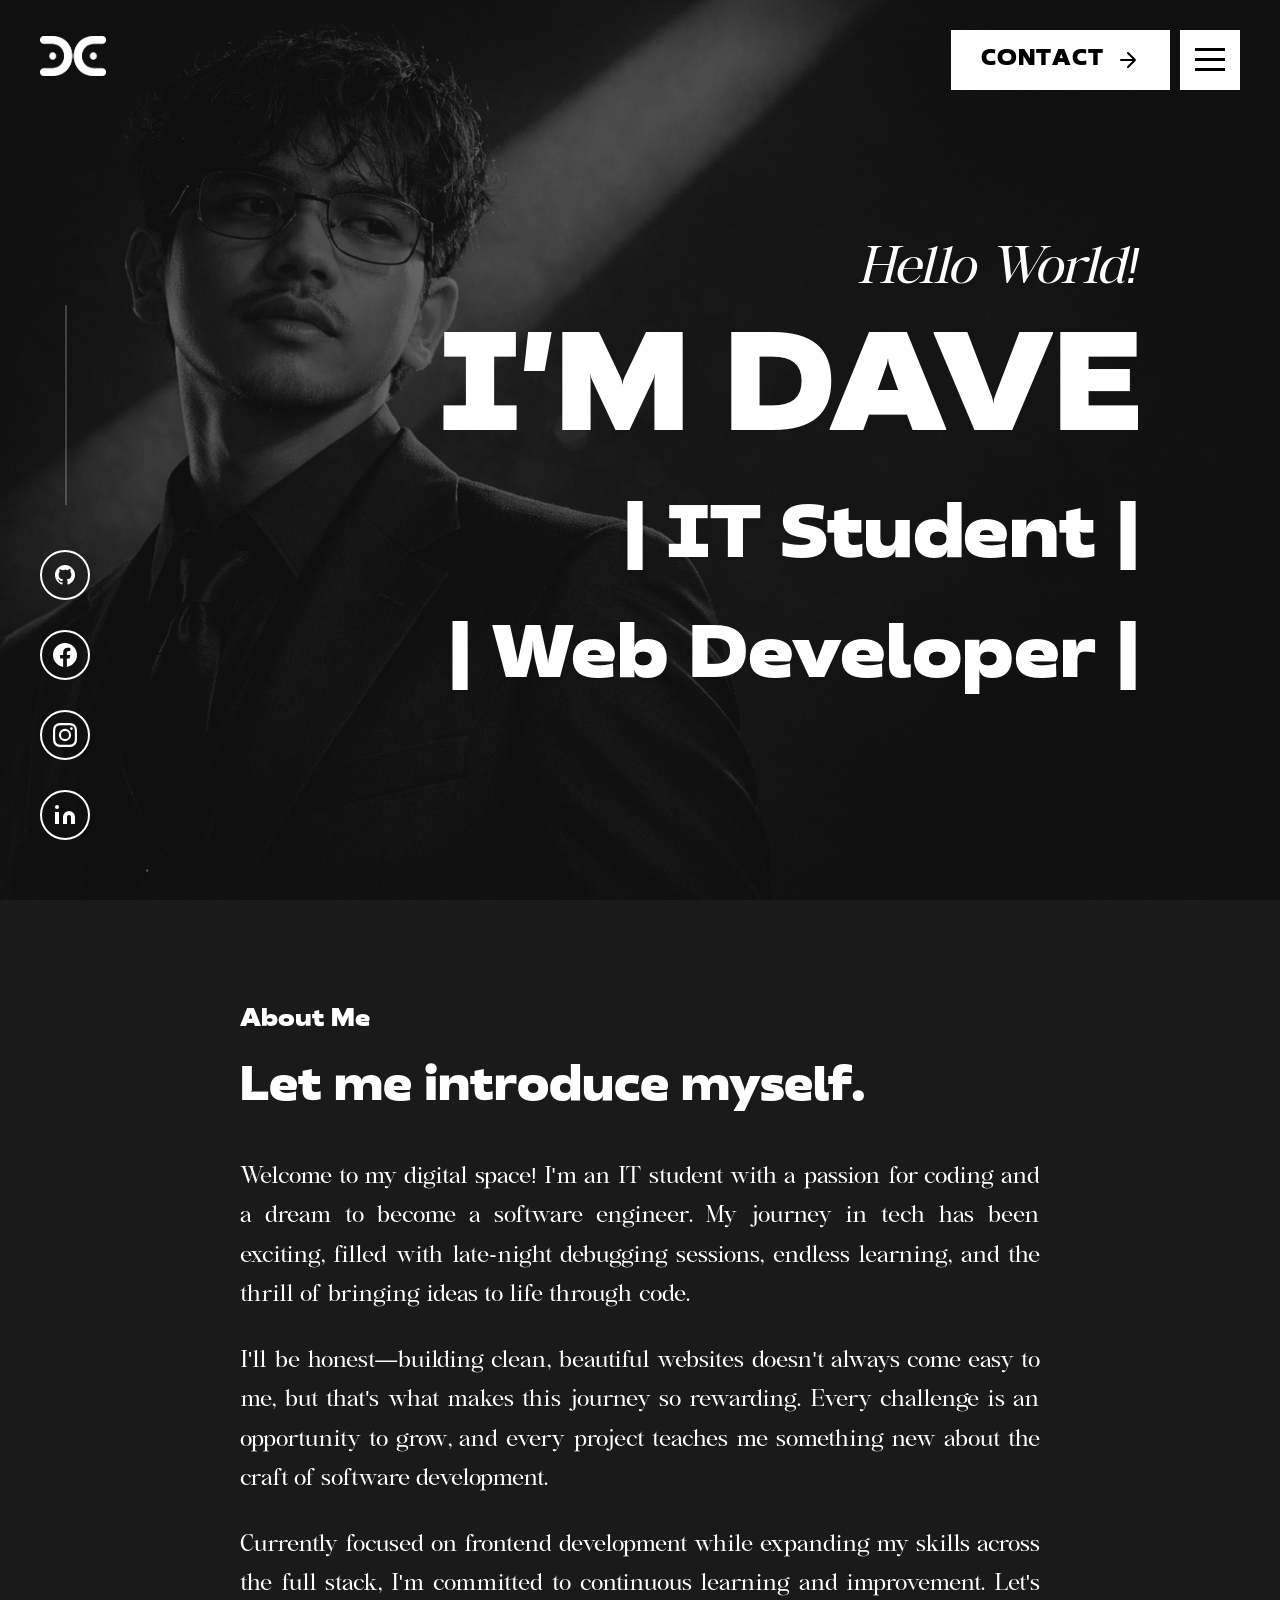
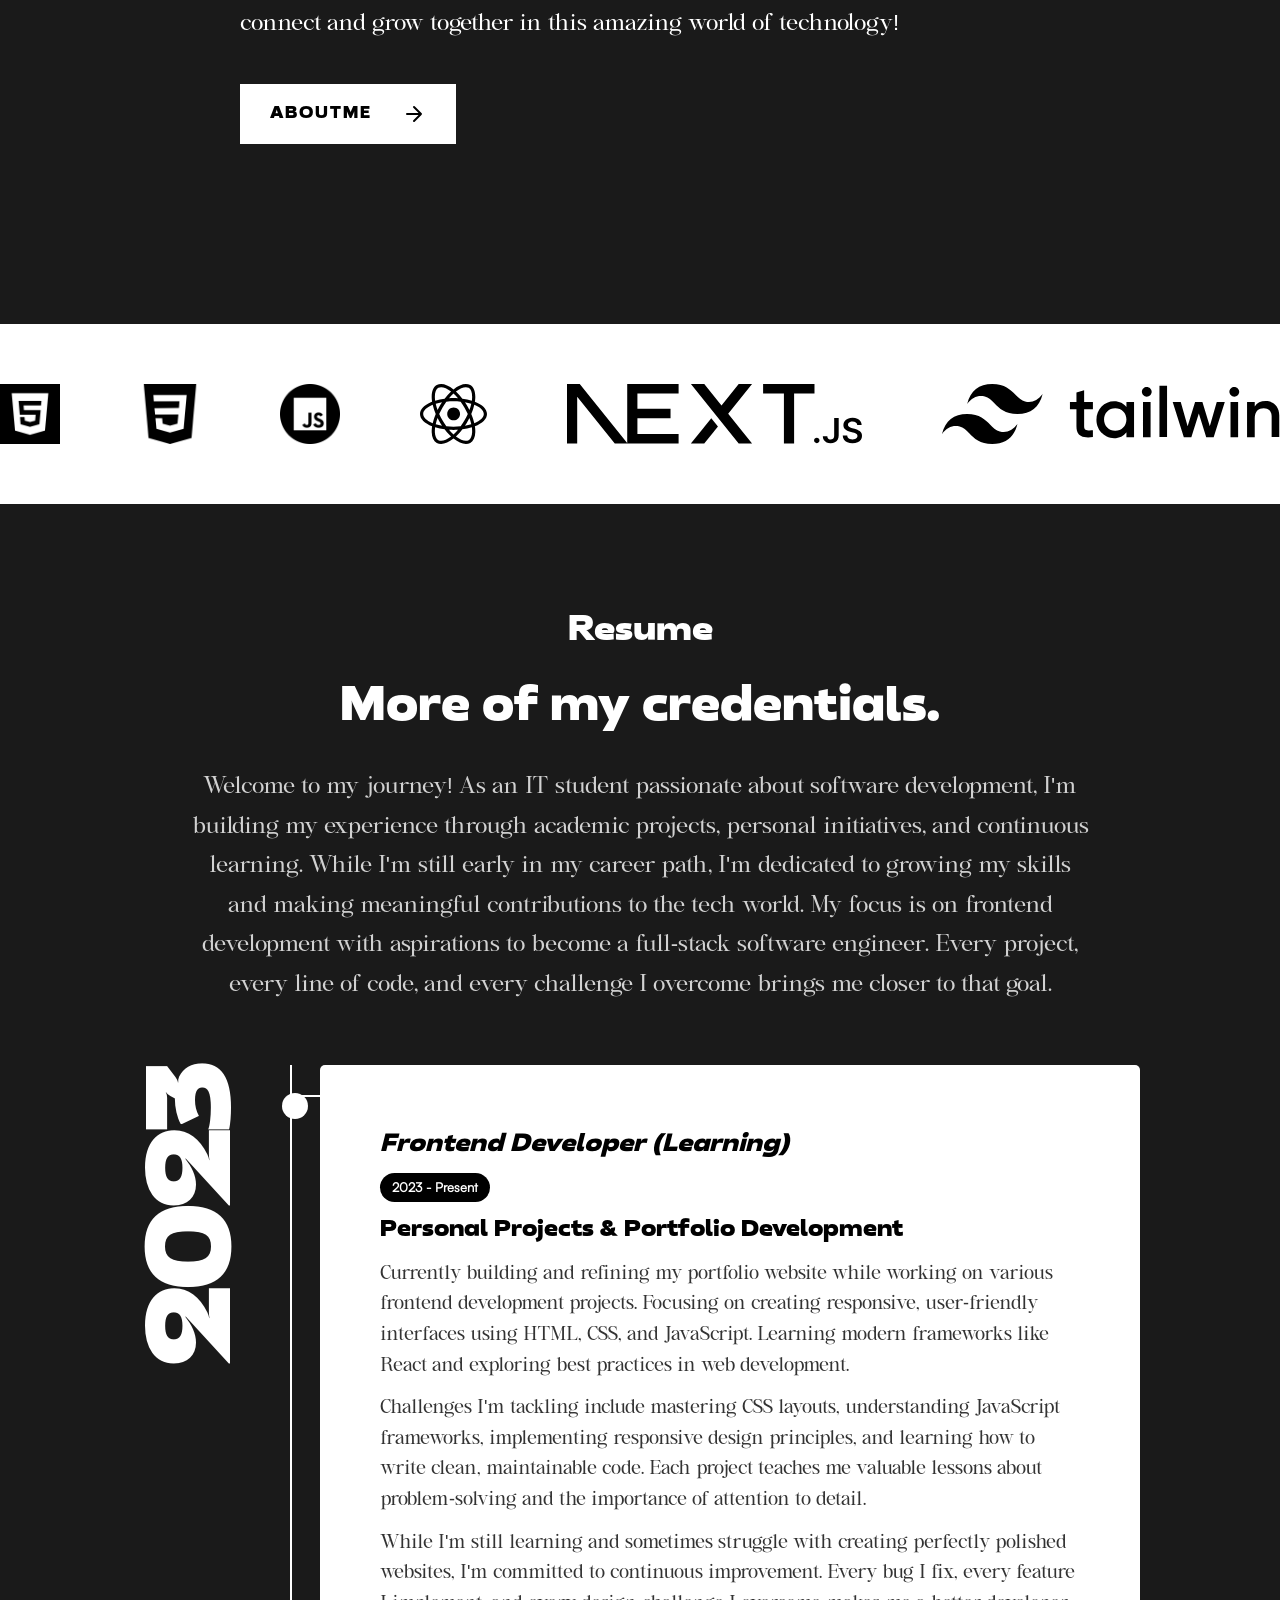
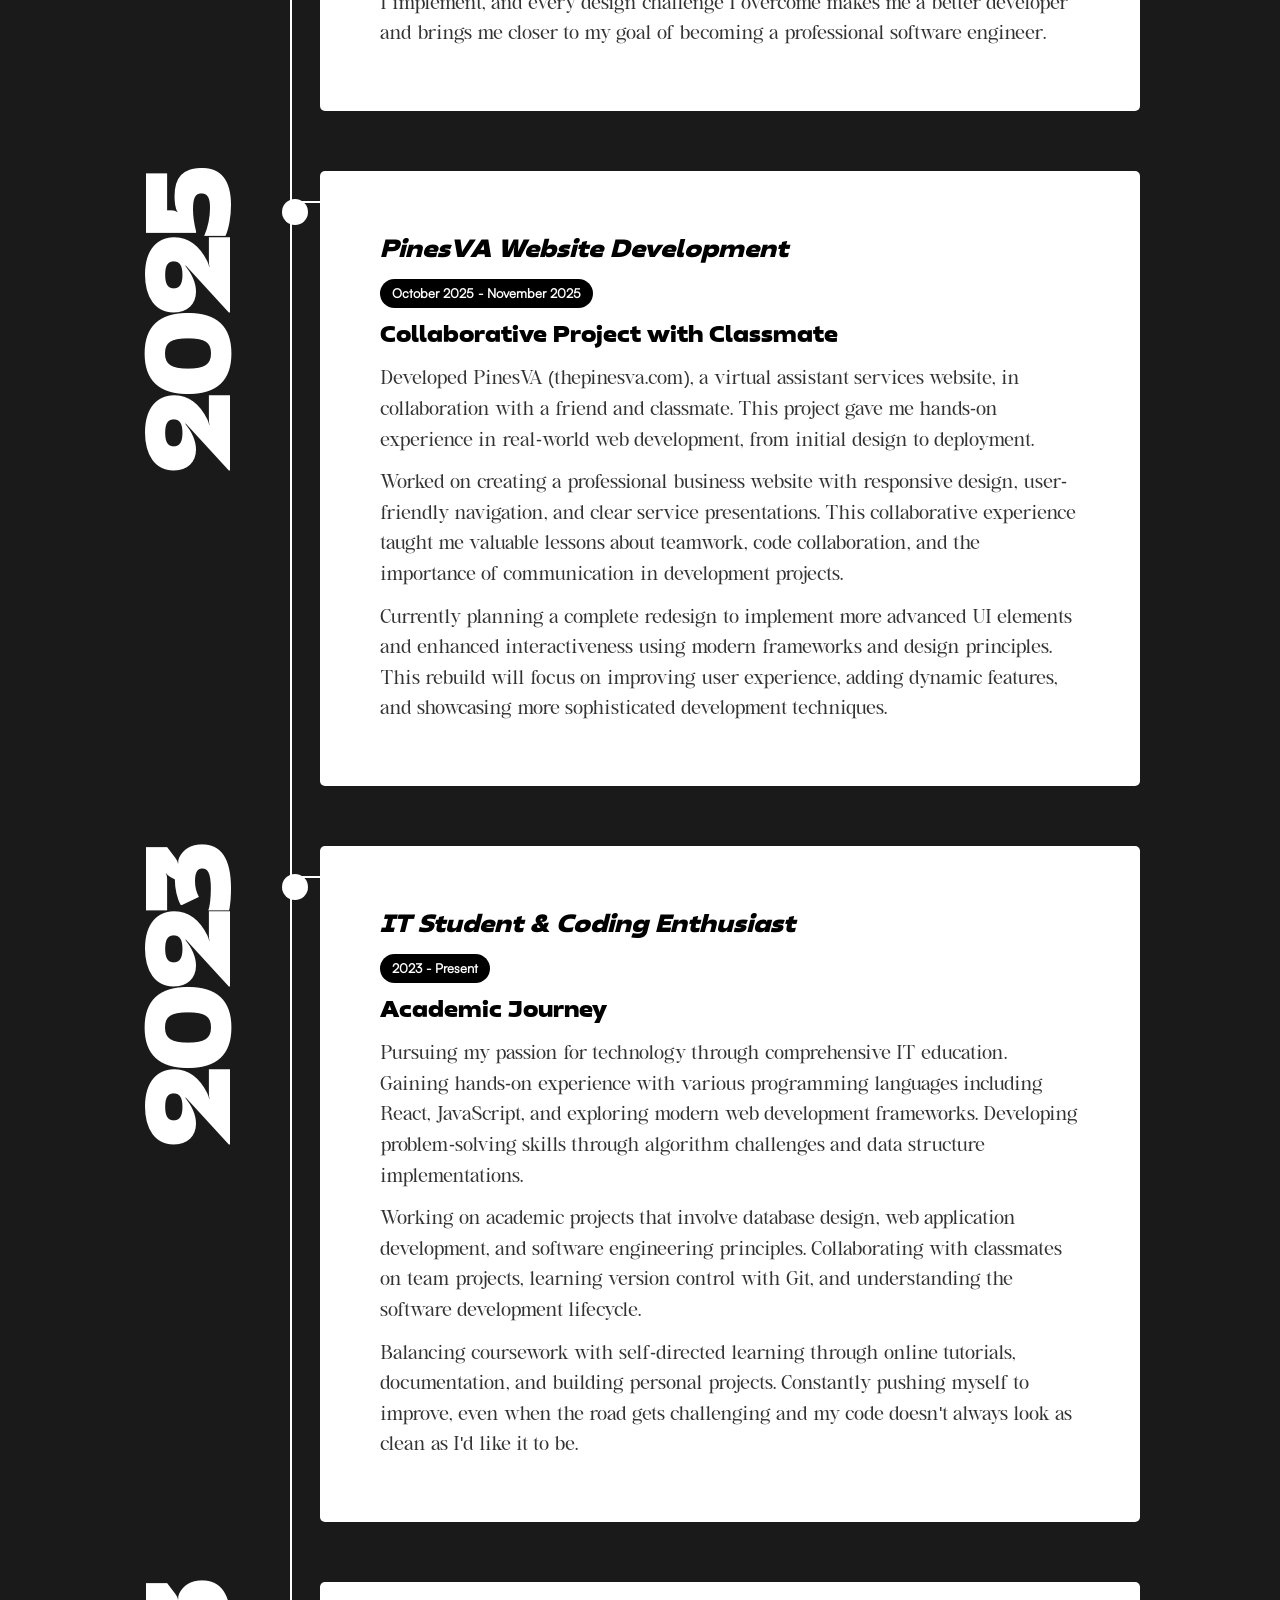
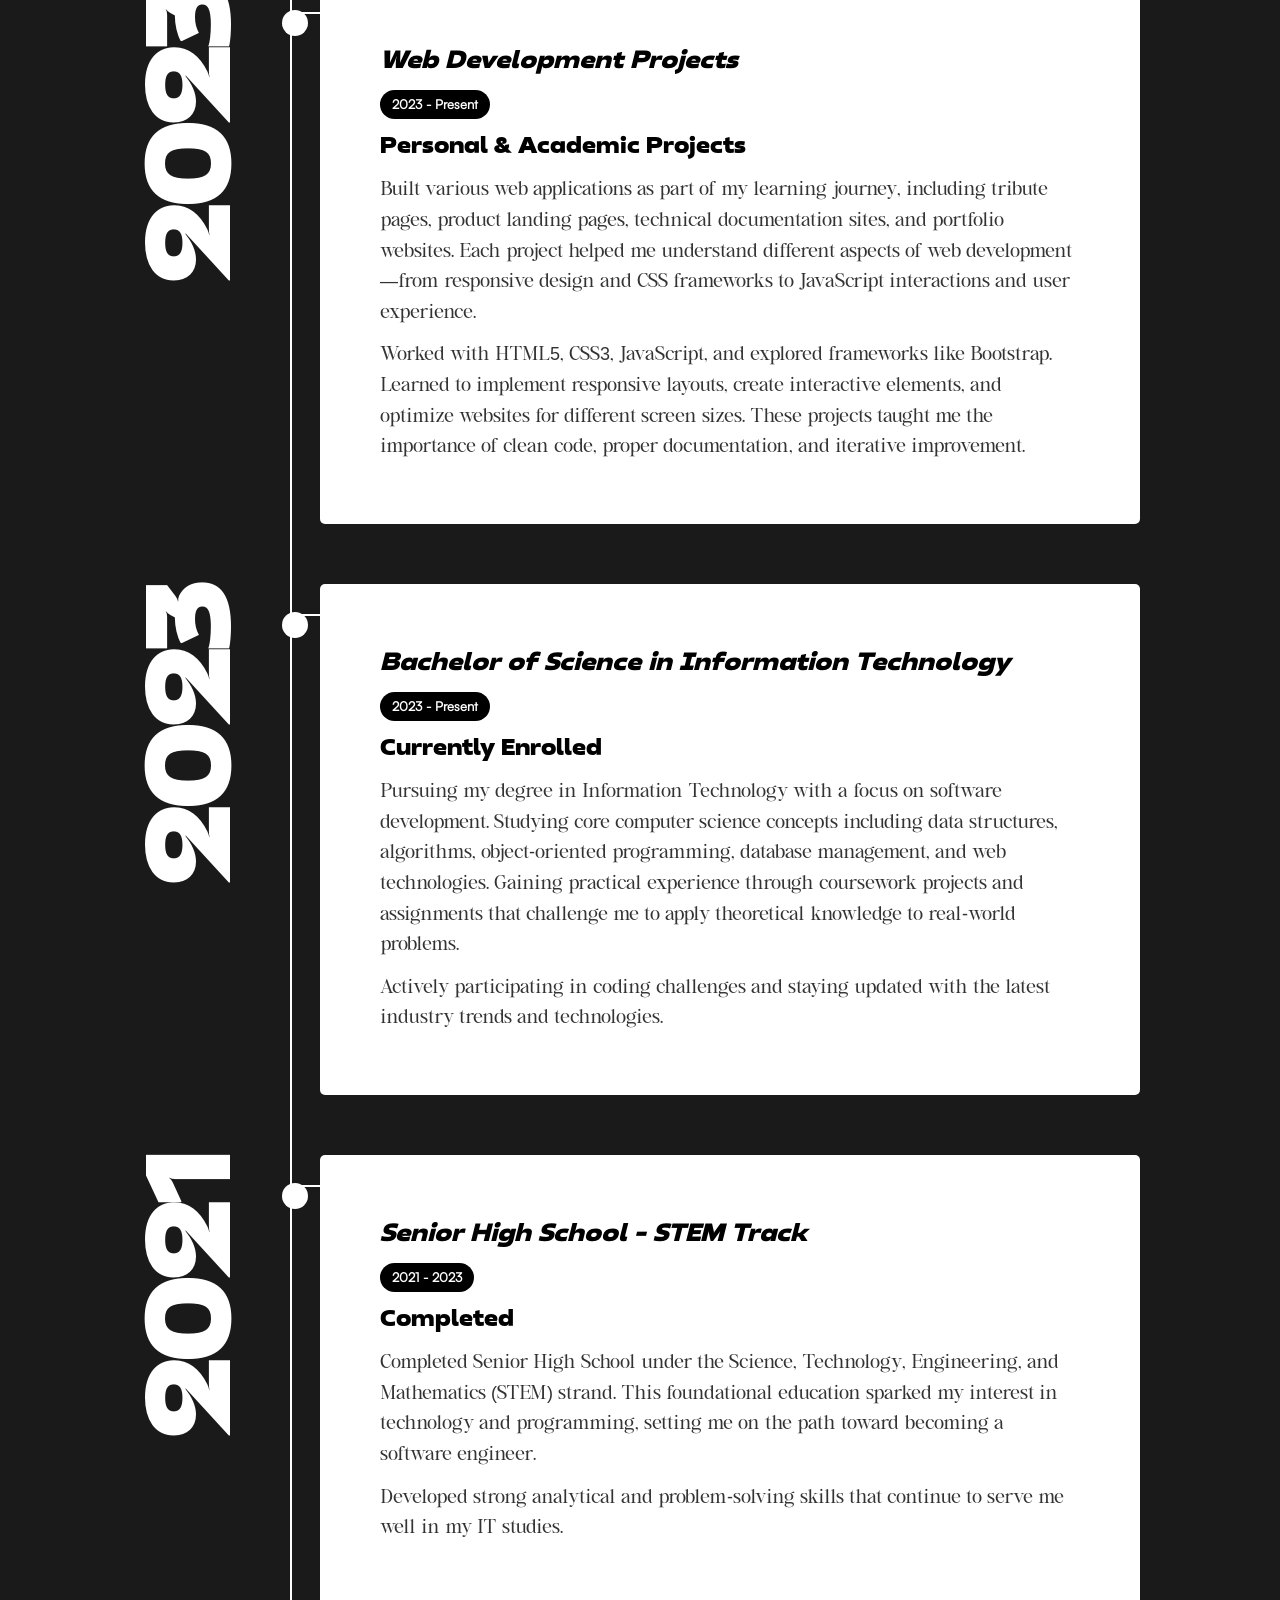
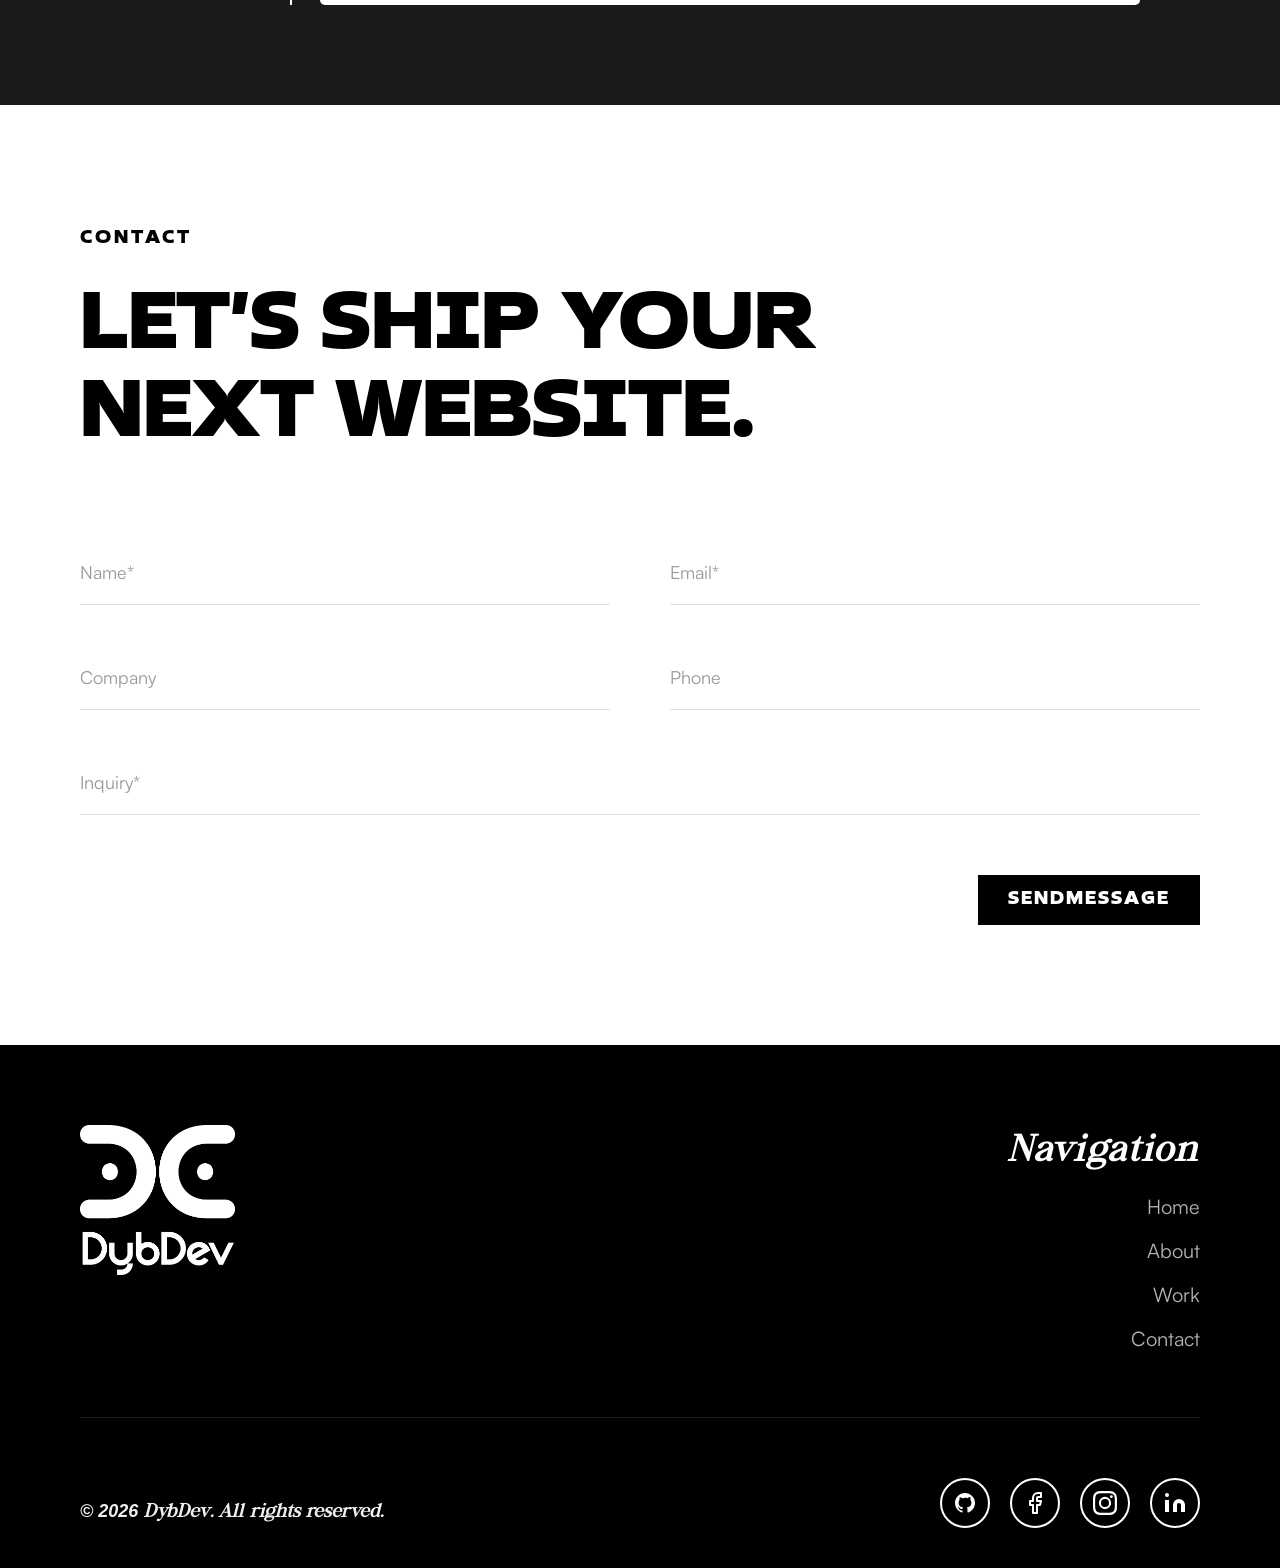
==== commit b16a11ef: "Initial commit: Portfolio website" ====
--- a/index.html
+++ b/index.html
@@ -1,824 +1,790 @@
-<!doctype html>
-<html lang="en">
-  <head>
-    <meta charset="UTF-8" />
-    <meta name="viewport" content="width=device-width, initial-scale=1.0" />
-    <title>DybDev</title>
-    <link rel="stylesheet" href="styles.css" />
-    <link rel="icon" type="image/png" href="assets/images/favicon.svg"/>
-    <script src="https://cdnjs.cloudflare.com/ajax/libs/gsap/3.12.5/gsap.min.js"></script>
-  </head>
-  <body>
-    <!-- Page Loader -->
-    <div class="page-loader">
-      <div class="loader-content">
-        <div class="loader-spinner"></div>
-        <div class="loader-text">Loading...</div>
-      </div>
-    </div>
-
-    <!-- Scroll Progress Indicator -->
-    <div class="scroll-indicator">
-      <div class="scroll-line"></div>
-      <div class="scroll-progress"></div>
-    </div>
-
-    <!-- Social Media Icons -->
-    <div class="social-icons">
-      <a
-        href="https://github.com"
-        target="_blank"
-        class="social-icon"
-        data-platform="github"
-      >
-        <div class="icon-circle">
-          <svg
-            width="24"
-            height="24"
-            viewBox="0 0 24 24"
-            fill="none"
-            xmlns="http://www.w3.org/2000/svg"
-          >
-            <path
-              d="M12 2C6.477 2 2 6.477 2 12c0 4.42 2.865 8.17 6.839 9.49.5.092.682-.217.682-.482 0-.237-.008-.866-.013-1.7-2.782.603-3.369-1.34-3.369-1.34-.454-1.156-1.11-1.463-1.11-1.463-.908-.62.069-.608.069-.608 1.003.07 1.531 1.03 1.531 1.03.892 1.529 2.341 1.087 2.91.831.092-.646.35-1.086.636-1.336-2.22-.253-4.555-1.11-4.555-4.943 0-1.091.39-1.984 1.029-2.683-.103-.253-.446-1.27.098-2.647 0 0 .84-.269 2.75 1.025A9.578 9.578 0 0112 6.836c.85.004 1.705.114 2.504.336 1.909-1.294 2.747-1.025 2.747-1.025.546 1.377.203 2.394.1 2.647.64.699 1.028 1.592 1.028 2.683 0 3.842-2.339 4.687-4.566 4.935.359.309.678.919.678 1.852 0 1.336-.012 2.415-.012 2.743 0 .267.18.578.688.48C19.138 20.167 22 16.418 22 12c0-5.523-4.477-10-10-10z"
-              fill="currentColor"
-            />
-          </svg>
-        </div>
-      </a>
-      <a
-        href="https://facebook.com"
-        target="_blank"
-        class="social-icon"
-        data-platform="facebook"
-      >
-        <div class="icon-circle">
-          <svg
-            width="24"
-            height="24"
-            viewBox="0 0 24 24"
-            fill="none"
-            xmlns="http://www.w3.org/2000/svg"
-          >
-            <path
-              d="M24 12.073c0-6.627-5.373-12-12-12s-12 5.373-12 12c0 5.99 4.388 10.954 10.125 11.854v-8.385H7.078v-3.47h3.047V9.43c0-3.007 1.792-4.669 4.533-4.669 1.312 0 2.686.235 2.686.235v2.953H15.83c-1.491 0-1.956.925-1.956 1.874v2.25h3.328l-.532 3.47h-2.796v8.385C19.612 23.027 24 18.062 24 12.073z"
-              fill="currentColor"
-            />
-          </svg>
-        </div>
-      </a>
-      <a
-        href="https://instagram.com"
-        target="_blank"
-        class="social-icon"
-        data-platform="instagram"
-      >
-        <div class="icon-circle">
-          <svg
-            width="24"
-            height="24"
-            viewBox="0 0 24 24"
-            fill="none"
-            xmlns="http://www.w3.org/2000/svg"
-          >
-            <path
-              d="M12 2.163c3.204 0 3.584.012 4.85.07 3.252.148 4.771 1.691 4.919 4.919.058 1.265.069 1.645.069 4.849 0 3.205-.012 3.584-.069 4.849-.149 3.225-1.664 4.771-4.919 4.919-1.266.058-1.644.07-4.85.07-3.204 0-3.584-.012-4.849-.07-3.26-.149-4.771-1.699-4.919-4.92-.058-1.265-.07-1.644-.07-4.849 0-3.204.013-3.583.07-4.849.149-3.227 1.664-4.771 4.919-4.919 1.266-.057 1.645-.069 4.849-.069zM12 0C8.741 0 8.333.014 7.053.072 2.695.272.273 2.69.073 7.052.014 8.333 0 8.741 0 12c0 3.259.014 3.668.072 4.948.2 4.358 2.618 6.78 6.98 6.98C8.333 23.986 8.741 24 12 24c3.259 0 3.668-.014 4.948-.072 4.354-.2 6.782-2.618 6.979-6.98.059-1.28.073-1.689.073-4.948 0-3.259-.014-3.667-.072-4.947-.196-4.354-2.617-6.78-6.979-6.98C15.668.014 15.259 0 12 0zm0 5.838a6.162 6.162 0 100 12.324 6.162 6.162 0 000-12.324zM12 16a4 4 0 110-8 4 4 0 010 8zm6.406-11.845a1.44 1.44 0 100 2.881 1.44 1.44 0 000-2.881z"
-              fill="currentColor"
-            />
-          </svg>
-        </div>
-      </a>
-      <a
-        href="https://linkedin.com"
-        target="_blank"
-        class="social-icon"
-        data-platform="linkedin"
-      >
-        <div class="icon-circle">
-          <svg
-            width="24"
-            height="24"
-            viewBox="0 0 24 24"
-            fill="none"
-            xmlns="http://www.w3.org/2000/svg"
-          >
-            <path
-              d="M16 8a6 6 0 016 6v7h-4v-7a2 2 0 00-2-2 2 2 0 00-2 2v7h-4v-7a6 6 0 016-6zM2 9h4v12H2z"
-              fill="currentColor"
-            />
-            <circle cx="4" cy="4" r="2" fill="currentColor" />
-          </svg>
-        </div>
-      </a>
-    </div>
-    <div class="navbar">
-      <div class="logo">
-        <img src="assets/images/logo.png" alt="DybDev Logo" />
-      </div>
-      <nav>
-        <ul>
-          <li>
-            <a href="#contact" class="contact-btn">
-              <span class="btn-text-wrapper">
-                <span class="contact-text">
-                  <span>C</span>
-                  <span>O</span>
-                  <span>N</span>
-                  <span>T</span>
-                  <span>A</span>
-                  <span>C</span>
-                  <span>T</span>
-                </span>
-                <span class="go-text">
-                  <span>G</span><span>O</span><span>!</span>
-                </span>
-              </span>
-              <svg
-                class="arrow-icon"
-                width="24"
-                height="24"
-                viewBox="0 0 24 24"
-                fill="none"
-                xmlns="http://www.w3.org/2000/svg"
-              >
-                <path
-                  d="M5 12H19M19 12L12 5M19 12L12 19"
-                  stroke="currentColor"
-                  stroke-width="2"
-                  stroke-linecap="round"
-                  stroke-linejoin="round"
-                />
-              </svg>
-            </a>
-          </li>
-        </ul>
-      </nav>
-      <div class="menu-icon" href="#contact">
-        <span></span>
-        <span></span>
-        <span></span>
-      </div>
-    </div>
-
-    <!-- Full Screen Menu -->
-    <div class="fullscreen-menu">
-      <nav class="menu-nav">
-        <ul class="menu-list">
-          <li class="menu-item">
-            <a href="#home" class="menu-link">
-              <span class="menu-text-row menu-text-clone">
-                <span class="char">H</span>
-                <span class="char">O</span>
-                <span class="char">M</span>
-                <span class="char">E</span>
-              </span>
-              <span class="menu-text-row">
-                <span class="char">H</span>
-                <span class="char">O</span>
-                <span class="char">M</span>
-                <span class="char">E</span>
-              </span>
-            </a>
-          </li>
-          <li class="menu-item">
-            <a href="#about" class="menu-link">
-              <span class="menu-text-row menu-text-clone">
-                <span class="char">A</span>
-                <span class="char">B</span>
-                <span class="char">O</span>
-                <span class="char">U</span>
-                <span class="char">T</span>
-              </span>
-              <span class="menu-text-row">
-                <span class="char">A</span>
-                <span class="char">B</span>
-                <span class="char">O</span>
-                <span class="char">U</span>
-                <span class="char">T</span>
-              </span>
-            </a>
-          </li>
-          <li class="menu-item">
-            <a href="#work" class="menu-link">
-              <span class="menu-text-row menu-text-clone">
-                <span class="char">W</span>
-                <span class="char">O</span>
-                <span class="char">R</span>
-                <span class="char">K</span>
-              </span>
-              <span class="menu-text-row">
-                <span class="char">W</span>
-                <span class="char">O</span>
-                <span class="char">R</span>
-                <span class="char">K</span>
-              </span>
-            </a>
-          </li>
-          <li class="menu-item">
-            <a href="#contact" class="menu-link">
-              <span class="menu-text-row menu-text-clone">
-                <span class="char">C</span>
-                <span class="char">O</span>
-                <span class="char">N</span>
-                <span class="char">T</span>
-                <span class="char">A</span>
-                <span class="char">C</span>
-                <span class="char">T</span>
-              </span>
-              <span class="menu-text-row">
-                <span class="char">C</span>
-                <span class="char">O</span>
-                <span class="char">N</span>
-                <span class="char">T</span>
-                <span class="char">A</span>
-                <span class="char">C</span>
-                <span class="char">T</span>
-              </span>
-            </a>
-          </li>
-        </ul>
-      </nav>
-
-      <div class="menu-social">
-        <a
-          href="https://github.com/dybdev"
-          target="_blank"
-          class="menu-social-link"
-          >GitHub</a
-        >
-        <a
-          href="https://www.facebook.com/daverico.cayabyab/"
-          target="_blank"
-          class="menu-social-link"
-          >Facebook</a
-        >
-        <a
-          href="https://www.instagram.com/_dybntfnd/"
-          target="_blank"
-          class="menu-social-link"
-          >Instagram</a
-        >
-      </div>
-    </div>
-
-    <div class="hero">
-      <div class="bg-hero">
-        <img src="assets/images/bg-hero.png" alt="Hero Background" />
-      </div>
-      <div class="hero-title">
-        <h3>Hello World!</h3>
-        <h1>I'm Dave</h1>
-        <h2>| IT Student |</h2>
-        <h2>| Web Developer |</h2>
-        <a href="#about" class="about-btn">
-          <span class="btn-text-wrapper">
-            <span class="about-text">
-              <span>A</span>
-              <span>B</span>
-              <span>O</span>
-              <span>U</span>
-              <span>T</span>
-              <span> </span>
-              <span>M</span>
-              <span>E</span>
-            </span>
-            <span class="go-text">
-              <span>G</span><span>O</span><span>!</span>
-            </span>
-          </span>
-          <svg
-            class="arrow-icon"
-            width="24"
-            height="24"
-            viewBox="0 0 24 24"
-            fill="none"
-            xmlns="http://www.w3.org/2000/svg"
-          >
-            <path
-              d="M5 12H19M19 12L12 5M19 12L12 19"
-              stroke="currentColor"
-              stroke-width="2"
-              stroke-linecap="round"
-              stroke-linejoin="round"
-            />
-          </svg>
-        </a>
-      </div>
-    </div>
-
-    <section class="about" id="about">
-      <div class="about-wrapper">
-        <div class="about-content">
-          <h2>About Me</h2>
-          <h1>Let me introduce myself.</h1>
-          <p>
-            Welcome to my digital space! I'm an IT student with a passion for
-            coding and a dream to become a software engineer. My journey in tech
-            has been exciting, filled with late-night debugging sessions,
-            endless learning, and the thrill of bringing ideas to life through
-            code.
-          </p>
-          <br />
-          <p>
-            I'll be honest—building clean, beautiful websites doesn't always
-            come easy to me, but that's what makes this journey so rewarding.
-            Every challenge is an opportunity to grow, and every project teaches
-            me something new about the craft of software development.
-          </p>
-          <br />
-          <p>
-            Currently focused on frontend development while expanding my skills
-            across the full stack, I'm committed to continuous learning and
-            improvement. Let's connect and grow together in this amazing world
-            of technology!
-          </p>
-        </div>
-
-        <div class="profile">
-          <div class="profile-content">
-            <h2>Profile</h2>
-            <p>
-              I'm a dedicated IT student with a genuine love for coding and
-              technology. While I'm still on my journey to mastering the art of
-              building clean, polished websites, I embrace every challenge as a
-              learning opportunity. My focus is on frontend development, but I'm
-              constantly expanding my knowledge to become a well-rounded
-              software engineer. I believe in the power of persistence,
-              continuous learning, and the magic that happens when passion meets
-              dedication. When I'm not coding, you'll find me exploring new
-              technologies, working on personal projects, and dreaming about the
-              innovative solutions I'll create in the future.
-            </p>
-            <ul class="info-list">
-              <li>
-                <strong>Fullname:</strong>
-                <span>Daverico Lloyd B. Cayabyab</span>
-              </li>
-              <li><strong>Birth Date:</strong> <span>July 12, 2005</span></li>
-              <li>
-                <strong>Job:</strong> <span>Student, frontend Developer</span>
-              </li>
-              <li>
-                <strong>Website:</strong>
-                <span>https://daverico-portfolio.vercel.app</span>
-              </li>
-              <li><strong>Email:</strong> <span>davericoc@gmail.com</span></li>
-            </ul>
-          </div>
-        </div>
-      </div>
-    </section>
-
-    <section class="skills">
-      <div class="marquee">
-        <div class="marquee-content">
-          <div class="marquee-item">
-            <img src="assets/images/html.png" alt="HTML5" />
-          </div>
-          <div class="marquee-item">
-            <img src="assets/images/css-3.png" alt="CSS3" />
-          </div>
-          <div class="marquee-item">
-            <img src="assets/images/js.png" alt="JavaScript" />
-          </div>
-          <div class="marquee-item">
-            <img src="assets/images/react.svg" alt="React" class="black-logo" />
-          </div>
-          <div class="marquee-item">
-            <img src="assets/images/nextjs.svg" alt="Next.js" />
-          </div>
-          <div class="marquee-item">
-            <img
-              src="assets/images/tailwind.svg"
-              alt="Tailwind CSS"
-              class="black-logo"
-            />
-          </div>
-          <div class="marquee-item">
-            <img src="assets/images/figma.svg" alt="Figma" />
-          </div>
-          <div class="marquee-item">
-            <img src="assets/images/github.png" alt="GitHub" />
-          </div>
-          <!-- Duplicate for seamless loop -->
-          <div class="marquee-item">
-            <img src="assets/images/html.png" alt="HTML5" />
-          </div>
-          <div class="marquee-item">
-            <img src="assets/images/css-3.png" alt="CSS3" />
-          </div>
-          <div class="marquee-item">
-            <img src="assets/images/js.png" alt="JavaScript" />
-          </div>
-          <div class="marquee-item">
-            <img src="assets/images/react.svg" alt="React" class="black-logo" />
-          </div>
-          <div class="marquee-item">
-            <img src="assets/images/nextjs.svg" alt="Next.js" />
-          </div>
-          <div class="marquee-item">
-            <img
-              src="assets/images/tailwind.svg"
-              alt="Tailwind CSS"
-              class="black-logo"
-            />
-          </div>
-          <div class="marquee-item">
-            <img src="assets/images/figma.svg" alt="Figma" />
-          </div>
-          <div class="marquee-item">
-            <img src="assets/images/github.png" alt="GitHub" />
-          </div>
-        </div>
-      </div>
-    </section>
-    <section class="resume" id="work">
-      <div class="resume-container">
-        <h2>Resume</h2>
-        <h1>More of my credentials.</h1>
-        <p>
-          Welcome to my journey! As an IT student passionate about software
-          development, I'm building my experience through academic projects,
-          personal initiatives, and continuous learning. While I'm still early
-          in my career path, I'm dedicated to growing my skills and making
-          meaningful contributions to the tech world. My focus is on frontend
-          development with aspirations to become a full-stack software engineer.
-          Every project, every line of code, and every challenge I overcome
-          brings me closer to that goal.
-        </p>
-      </div>
-      <div class="work-experience">
-        <div class="timeline-scroll-container">
-          <div class="timeline-track">
-            <div class="timeline-item" data-year="2023">
-              <div class="timeline-year">2023</div>
-              <div class="timeline-card">
-                <div class="timeline-header">
-                  <h3>Frontend Developer (Learning)</h3>
-                  <span class="timeline-date">2023 - Present</span>
-                </div>
-                <h4>Personal Projects & Portfolio Development</h4>
-                <p>
-                  Currently building and refining my portfolio website while
-                  working on various frontend development projects. Focusing on
-                  creating responsive, user-friendly interfaces using HTML, CSS,
-                  and JavaScript. Learning modern frameworks like React and
-                  exploring best practices in web development.
-                </p>
-                <p>
-                  Challenges I'm tackling include mastering CSS layouts,
-                  understanding JavaScript frameworks, implementing responsive
-                  design principles, and learning how to write clean,
-                  maintainable code. Each project teaches me valuable lessons
-                  about problem-solving and the importance of attention to
-                  detail.
-                </p>
-                <p>
-                  While I'm still learning and sometimes struggle with creating
-                  perfectly polished websites, I'm committed to continuous
-                  improvement. Every bug I fix, every feature I implement, and
-                  every design challenge I overcome makes me a better developer
-                  and brings me closer to my goal of becoming a professional
-                  software engineer.
-                </p>
-              </div>
-            </div>
-
-            <div class="timeline-item" data-year="2025">
-              <div class="timeline-year">2025</div>
-              <div class="timeline-card">
-                <div class="timeline-header">
-                  <h3>PinesVA Website Development</h3>
-                  <span class="timeline-date"
-                    >October 2025 - November 2025</span
-                  >
-                </div>
-                <h4>Collaborative Project with Classmate</h4>
-                <p>
-                  Developed PinesVA (thepinesva.com), a virtual assistant
-                  services website, in collaboration with a friend and
-                  classmate. This project gave me hands-on experience in
-                  real-world web development, from initial design to deployment.
-                </p>
-                <p>
-                  Worked on creating a professional business website with
-                  responsive design, user-friendly navigation, and clear service
-                  presentations. This collaborative experience taught me
-                  valuable lessons about teamwork, code collaboration, and the
-                  importance of communication in development projects.
-                </p>
-                <p>
-                  Currently planning a complete redesign to implement more
-                  advanced UI elements and enhanced interactiveness using modern
-                  frameworks and design principles. This rebuild will focus on
-                  improving user experience, adding dynamic features, and
-                  showcasing more sophisticated development techniques.
-                </p>
-              </div>
-            </div>
-
-            <div class="timeline-item" data-year="2023">
-              <div class="timeline-year">2023</div>
-              <div class="timeline-card">
-                <div class="timeline-header">
-                  <h3>IT Student & Coding Enthusiast</h3>
-                  <span class="timeline-date">2023 - Present</span>
-                </div>
-                <h4>Academic Journey</h4>
-                <p>
-                  Pursuing my passion for technology through comprehensive IT
-                  education. Gaining hands-on experience with various
-                  programming languages including React, JavaScript, and
-                  exploring modern web development frameworks. Developing
-                  problem-solving skills through algorithm challenges and data
-                  structure implementations.
-                </p>
-                <p>
-                  Working on academic projects that involve database design, web
-                  application development, and software engineering principles.
-                  Collaborating with classmates on team projects, learning
-                  version control with Git, and understanding the software
-                  development lifecycle.
-                </p>
-                <p>
-                  Balancing coursework with self-directed learning through
-                  online tutorials, documentation, and building personal
-                  projects. Constantly pushing myself to improve, even when the
-                  road gets challenging and my code doesn't always look as clean
-                  as I'd like it to be.
-                </p>
-              </div>
-            </div>
-
-            <div class="timeline-item" data-year="2023">
-              <div class="timeline-year">2023</div>
-              <div class="timeline-card">
-                <div class="timeline-header">
-                  <h3>Web Development Projects</h3>
-                  <span class="timeline-date">2023 - Present</span>
-                </div>
-                <h4>Personal & Academic Projects</h4>
-                <p>
-                  Built various web applications as part of my learning journey,
-                  including tribute pages, product landing pages, technical
-                  documentation sites, and portfolio websites. Each project
-                  helped me understand different aspects of web development—from
-                  responsive design and CSS frameworks to JavaScript
-                  interactions and user experience.
-                </p>
-                <p>
-                  Worked with HTML5, CSS3, JavaScript, and explored frameworks
-                  like Bootstrap. Learned to implement responsive layouts,
-                  create interactive elements, and optimize websites for
-                  different screen sizes. These projects taught me the
-                  importance of clean code, proper documentation, and iterative
-                  improvement.
-                </p>
-              </div>
-            </div>
-
-            <div class="timeline-item" data-year="2023">
-              <div class="timeline-year">2023</div>
-              <div class="timeline-card">
-                <div class="timeline-header">
-                  <h3>Bachelor of Science in Information Technology</h3>
-                  <span class="timeline-date">2023 - Present</span>
-                </div>
-                <h4>Currently Enrolled</h4>
-                <p>
-                  Pursuing my degree in Information Technology with a focus on
-                  software development. Studying core computer science concepts
-                  including data structures, algorithms, object-oriented
-                  programming, database management, and web technologies.
-                  Gaining practical experience through coursework projects and
-                  assignments that challenge me to apply theoretical knowledge
-                  to real-world problems.
-                </p>
-                <p>
-                  Actively participating in coding challenges and staying
-                  updated with the latest industry trends and technologies.
-                </p>
-              </div>
-            </div>
-
-            <div class="timeline-item" data-year="2021">
-              <div class="timeline-year">2021</div>
-              <div class="timeline-card">
-                <div class="timeline-header">
-                  <h3>Senior High School - STEM Track</h3>
-                  <span class="timeline-date">2021 - 2023</span>
-                </div>
-                <h4>Completed</h4>
-                <p>
-                  Completed Senior High School under the Science, Technology,
-                  Engineering, and Mathematics (STEM) strand. This foundational
-                  education sparked my interest in technology and programming,
-                  setting me on the path toward becoming a software engineer.
-                </p>
-                <p>
-                  Developed strong analytical and problem-solving skills that
-                  continue to serve me well in my IT studies.
-                </p>
-              </div>
-            </div>
-          </div>
-        </div>
-      </div>
-    </section>
-
-    <section class="contact" id="contact">
-      <div class="contact-container">
-        <div class="contact-header">
-          <h2>CONTACT</h2>
-          <h1>LET'S SHIP YOUR<br />NEXT WEBSITE.</h1>
-        </div>
-
-        <form class="contact-form">
-          <div class="form-row">
-            <input
-              type="text"
-              id="name"
-              name="name"
-              placeholder="Name*"
-              required
-            />
-            <input
-              type="email"
-              id="email"
-              name="email"
-              placeholder="Email*"
-              required
-            />
-          </div>
-
-          <div class="form-row">
-            <input
-              type="text"
-              id="company"
-              name="company"
-              placeholder="Company"
-            />
-            <input type="tel" id="phone" name="phone" placeholder="Phone" />
-          </div>
-
-          <div class="form-full">
-            <input
-              type="text"
-              id="inquiry"
-              name="inquiry"
-              placeholder="Inquiry*"
-              required
-            />
-          </div>
-
-          <div class="form-footer">
-            <p></p>
-            <button type="submit" class="submit-btn">
-              <span class="btn-text-wrapper">
-                <span class="submit-text">
-                  <span>S</span>
-                  <span>E</span>
-                  <span>N</span>
-                  <span>D</span>
-                  <span> </span>
-                  <span>M</span>
-                  <span>E</span>
-                  <span>S</span>
-                  <span>S</span>
-                  <span>A</span>
-                  <span>G</span>
-                  <span>E</span>
-                </span>
-                <span class="go-text">
-                  <span>G</span>
-                  <span>O</span>
-                  <span>!</span>
-                </span>
-              </span>
-            </button>
-          </div>
-        </form>
-      </div>
-    </section>
-
-    <footer class="footer">
-      <div class="footer-content">
-        <div class="footer-top">
-          <div class="footer-brand">
-            <img
-              src="assets/images/footer-logo.png"
-              alt="DybDev Logo"
-              class="footer-logo"
-            />
-          </div>
-
-          <div class="footer-links">
-            <div class="footer-column">
-              <h3>Navigation</h3>
-              <ul>
-                <li><a href="#">Home</a></li>
-                <li><a href="#about">About</a></li>
-                <li><a href="#work">Work</a></li>
-                <li><a href="#contact">Contact</a></li>
-              </ul>
-            </div>
-          </div>
-        </div>
-
-        <div class="footer-bottom">
-          <div class="footer-left">
-            <h3>&copy; 2026 DybDev. All rights reserved.</h3>
-          </div>
-          <div class="footer-social">
-            <a
-              href="https://github.com"
-              target="_blank"
-              class="footer-social-icon"
-            >
-              <div class="icon-circle">
-                <svg
-                  width="24"
-                  height="24"
-                  viewBox="0 0 24 24"
-                  fill="none"
-                  xmlns="http://www.w3.org/2000/svg"
-                >
-                  <path
-                    d="M12 2C6.477 2 2 6.477 2 12c0 4.42 2.865 8.17 6.839 9.49.5.092.682-.217.682-.482 0-.237-.008-.866-.013-1.7-2.782.603-3.369-1.34-3.369-1.34-.454-1.156-1.11-1.463-1.11-1.463-.908-.62.069-.608.069-.608 1.003.07 1.531 1.03 1.531 1.03.892 1.529 2.341 1.087 2.91.831.092-.646.35-1.086.636-1.336-2.22-.253-4.555-1.11-4.555-4.943 0-1.091.39-1.984 1.029-2.683-.103-.253-.446-1.27.098-2.647 0 0 .84-.269 2.75 1.025A9.578 9.578 0 0112 6.836c.85.004 1.705.114 2.504.336 1.909-1.294 2.747-1.025 2.747-1.025.546 1.377.203 2.394.1 2.647.64.699 1.028 1.592 1.028 2.683 0 3.842-2.339 4.687-4.566 4.935.359.309.678.919.678 1.852 0 1.336-.012 2.415-.012 2.743 0 .267.18.578.688.48C19.138 20.167 22 16.418 22 12c0-5.523-4.477-10-10-10z"
-                    fill="currentColor"
-                  />
-                </svg>
-              </div>
-            </a>
-            <a
-              href="https://facebook.com"
-              target="_blank"
-              class="footer-social-icon"
-            >
-              <div class="icon-circle">
-                <svg
-                  width="24"
-                  height="24"
-                  viewBox="0 0 24 24"
-                  fill="none"
-                  xmlns="http://www.w3.org/2000/svg"
-                >
-                  <path
-                    d="M18 2h-3a5 5 0 00-5 5v3H7v4h3v8h4v-8h3l1-4h-4V7a1 1 0 011-1h3z"
-                    stroke="currentColor"
-                    stroke-width="2"
-                    stroke-linecap="round"
-                    stroke-linejoin="round"
-                  />
-                </svg>
-              </div>
-            </a>
-            <a
-              href="https://instagram.com"
-              target="_blank"
-              class="footer-social-icon"
-            >
-              <div class="icon-circle">
-                <svg
-                  width="24"
-                  height="24"
-                  viewBox="0 0 24 24"
-                  fill="none"
-                  xmlns="http://www.w3.org/2000/svg"
-                >
-                  <path
-                    d="M12 2.163c3.204 0 3.584.012 4.85.07 3.252.148 4.771 1.691 4.919 4.919.058 1.265.069 1.645.069 4.849 0 3.205-.012 3.584-.069 4.849-.149 3.225-1.664 4.771-4.919 4.919-1.266.058-1.644.07-4.85.07-3.204 0-3.584-.012-4.849-.07-3.26-.149-4.771-1.699-4.919-4.92-.058-1.265-.07-1.644-.07-4.849 0-3.204.013-3.583.07-4.849.149-3.227 1.664-4.771 4.919-4.919 1.266-.057 1.645-.069 4.849-.069zM12 0C8.741 0 8.333.014 7.053.072 2.695.272.273 2.69.073 7.052.014 8.333 0 8.741 0 12c0 3.259.014 3.668.072 4.948.2 4.358 2.618 6.78 6.98 6.98C8.333 23.986 8.741 24 12 24c3.259 0 3.668-.014 4.948-.072 4.354-.2 6.782-2.618 6.979-6.98.059-1.28.073-1.689.073-4.948 0-3.259-.014-3.667-.072-4.947-.196-4.354-2.617-6.78-6.979-6.98C15.668.014 15.259 0 12 0zm0 5.838a6.162 6.162 0 100 12.324 6.162 6.162 0 000-12.324zM12 16a4 4 0 110-8 4 4 0 010 8zm6.406-11.845a1.44 1.44 0 100 2.881 1.44 1.44 0 000-2.881z"
-                    fill="currentColor"
-                  />
-                </svg>
-              </div>
-            </a>
-            <a
-              href="https://linkedin.com"
-              target="_blank"
-              class="footer-social-icon"
-            >
-              <div class="icon-circle">
-                <svg
-                  width="24"
-                  height="24"
-                  viewBox="0 0 24 24"
-                  fill="none"
-                  xmlns="http://www.w3.org/2000/svg"
-                >
-                  <path
-                    d="M16 8a6 6 0 016 6v7h-4v-7a2 2 0 00-2-2 2 2 0 00-2 2v7h-4v-7a6 6 0 016-6zM2 9h4v12H2z"
-                    fill="currentColor"
-                  />
-                  <circle cx="4" cy="4" r="2" fill="currentColor" />
-                </svg>
-              </div>
-            </a>
-          </div>
-        </div>
-      </div>
-    </footer>
-
-    <script src="script.js"></script>
-  </body>
-</html>
+<!doctype html>
+<html lang="en">
+  <head>
+    <meta charset="UTF-8" />
+    <meta name="viewport" content="width=device-width, initial-scale=1.0" />
+    <title>DybDev</title>
+    <link rel="stylesheet" href="styles.css" />
+    <link rel="icon" type="image/png" href="assets/images/favicon.svg"/>
+    <script src="https://cdnjs.cloudflare.com/ajax/libs/gsap/3.12.5/gsap.min.js"></script>
+  </head>
+  <body>
+    <!-- Page Loader -->
+    <div class="page-loader">
+      <div class="loader-content">
+        <div class="loader-spinner"></div>
+        <div class="loader-text">Loading...</div>
+      </div>
+    </div>
+
+    <!-- Scroll Progress Indicator -->
+    <div class="scroll-indicator">
+      <div class="scroll-line"></div>
+      <div class="scroll-progress"></div>
+    </div>
+
+    <!-- Social Media Icons -->
+    <div class="social-icons">
+      <a
+        href="https://github.com"
+        target="_blank"
+        class="social-icon"
+        data-platform="github"
+      >
+        <div class="icon-circle">
+          <svg
+            width="24"
+            height="24"
+            viewBox="0 0 24 24"
+            fill="none"
+            xmlns="http://www.w3.org/2000/svg"
+          >
+            <path
+              d="M12 2C6.477 2 2 6.477 2 12c0 4.42 2.865 8.17 6.839 9.49.5.092.682-.217.682-.482 0-.237-.008-.866-.013-1.7-2.782.603-3.369-1.34-3.369-1.34-.454-1.156-1.11-1.463-1.11-1.463-.908-.62.069-.608.069-.608 1.003.07 1.531 1.03 1.531 1.03.892 1.529 2.341 1.087 2.91.831.092-.646.35-1.086.636-1.336-2.22-.253-4.555-1.11-4.555-4.943 0-1.091.39-1.984 1.029-2.683-.103-.253-.446-1.27.098-2.647 0 0 .84-.269 2.75 1.025A9.578 9.578 0 0112 6.836c.85.004 1.705.114 2.504.336 1.909-1.294 2.747-1.025 2.747-1.025.546 1.377.203 2.394.1 2.647.64.699 1.028 1.592 1.028 2.683 0 3.842-2.339 4.687-4.566 4.935.359.309.678.919.678 1.852 0 1.336-.012 2.415-.012 2.743 0 .267.18.578.688.48C19.138 20.167 22 16.418 22 12c0-5.523-4.477-10-10-10z"
+              fill="currentColor"
+            />
+          </svg>
+        </div>
+      </a>
+      <a
+        href="https://facebook.com"
+        target="_blank"
+        class="social-icon"
+        data-platform="facebook"
+      >
+        <div class="icon-circle">
+          <svg
+            width="24"
+            height="24"
+            viewBox="0 0 24 24"
+            fill="none"
+            xmlns="http://www.w3.org/2000/svg"
+          >
+            <path
+              d="M24 12.073c0-6.627-5.373-12-12-12s-12 5.373-12 12c0 5.99 4.388 10.954 10.125 11.854v-8.385H7.078v-3.47h3.047V9.43c0-3.007 1.792-4.669 4.533-4.669 1.312 0 2.686.235 2.686.235v2.953H15.83c-1.491 0-1.956.925-1.956 1.874v2.25h3.328l-.532 3.47h-2.796v8.385C19.612 23.027 24 18.062 24 12.073z"
+              fill="currentColor"
+            />
+          </svg>
+        </div>
+      </a>
+      <a
+        href="https://instagram.com"
+        target="_blank"
+        class="social-icon"
+        data-platform="instagram"
+      >
+        <div class="icon-circle">
+          <svg
+            width="24"
+            height="24"
+            viewBox="0 0 24 24"
+            fill="none"
+            xmlns="http://www.w3.org/2000/svg"
+          >
+            <path
+              d="M12 2.163c3.204 0 3.584.012 4.85.07 3.252.148 4.771 1.691 4.919 4.919.058 1.265.069 1.645.069 4.849 0 3.205-.012 3.584-.069 4.849-.149 3.225-1.664 4.771-4.919 4.919-1.266.058-1.644.07-4.85.07-3.204 0-3.584-.012-4.849-.07-3.26-.149-4.771-1.699-4.919-4.92-.058-1.265-.07-1.644-.07-4.849 0-3.204.013-3.583.07-4.849.149-3.227 1.664-4.771 4.919-4.919 1.266-.057 1.645-.069 4.849-.069zM12 0C8.741 0 8.333.014 7.053.072 2.695.272.273 2.69.073 7.052.014 8.333 0 8.741 0 12c0 3.259.014 3.668.072 4.948.2 4.358 2.618 6.78 6.98 6.98C8.333 23.986 8.741 24 12 24c3.259 0 3.668-.014 4.948-.072 4.354-.2 6.782-2.618 6.979-6.98.059-1.28.073-1.689.073-4.948 0-3.259-.014-3.667-.072-4.947-.196-4.354-2.617-6.78-6.979-6.98C15.668.014 15.259 0 12 0zm0 5.838a6.162 6.162 0 100 12.324 6.162 6.162 0 000-12.324zM12 16a4 4 0 110-8 4 4 0 010 8zm6.406-11.845a1.44 1.44 0 100 2.881 1.44 1.44 0 000-2.881z"
+              fill="currentColor"
+            />
+          </svg>
+        </div>
+      </a>
+      <a
+        href="https://linkedin.com"
+        target="_blank"
+        class="social-icon"
+        data-platform="linkedin"
+      >
+        <div class="icon-circle">
+          <svg
+            width="24"
+            height="24"
+            viewBox="0 0 24 24"
+            fill="none"
+            xmlns="http://www.w3.org/2000/svg"
+          >
+            <path
+              d="M16 8a6 6 0 016 6v7h-4v-7a2 2 0 00-2-2 2 2 0 00-2 2v7h-4v-7a6 6 0 016-6zM2 9h4v12H2z"
+              fill="currentColor"
+            />
+            <circle cx="4" cy="4" r="2" fill="currentColor" />
+          </svg>
+        </div>
+      </a>
+    </div>
+    <div class="navbar">
+      <div class="logo">
+        <img src="assets/images/logo.png" alt="DybDev Logo" />
+      </div>
+      <nav>
+        <ul>
+          <li>
+            <a href="#contact" class="contact-btn">
+              <span class="btn-text-wrapper">
+                <span class="contact-text">
+                  <span>C</span>
+                  <span>O</span>
+                  <span>N</span>
+                  <span>T</span>
+                  <span>A</span>
+                  <span>C</span>
+                  <span>T</span>
+                </span>
+                <span class="go-text">
+                  <span>G</span><span>O</span><span>!</span>
+                </span>
+              </span>
+              <svg
+                class="arrow-icon"
+                width="24"
+                height="24"
+                viewBox="0 0 24 24"
+                fill="none"
+                xmlns="http://www.w3.org/2000/svg"
+              >
+                <path
+                  d="M5 12H19M19 12L12 5M19 12L12 19"
+                  stroke="currentColor"
+                  stroke-width="2"
+                  stroke-linecap="round"
+                  stroke-linejoin="round"
+                />
+              </svg>
+            </a>
+          </li>
+        </ul>
+      </nav>
+      <div class="menu-icon" href="#contact">
+        <span></span>
+        <span></span>
+        <span></span>
+      </div>
+    </div>
+
+    <!-- Full Screen Menu -->
+    <div class="fullscreen-menu">
+      <nav class="menu-nav">
+        <ul class="menu-list">
+          <li class="menu-item">
+            <a href="#home" class="menu-link">
+              <span class="menu-text-row menu-text-clone">
+                <span class="char">H</span>
+                <span class="char">O</span>
+                <span class="char">M</span>
+                <span class="char">E</span>
+              </span>
+              <span class="menu-text-row">
+                <span class="char">H</span>
+                <span class="char">O</span>
+                <span class="char">M</span>
+                <span class="char">E</span>
+              </span>
+            </a>
+          </li>
+          <li class="menu-item">
+            <a href="#about" class="menu-link">
+              <span class="menu-text-row menu-text-clone">
+                <span class="char">A</span>
+                <span class="char">B</span>
+                <span class="char">O</span>
+                <span class="char">U</span>
+                <span class="char">T</span>
+              </span>
+              <span class="menu-text-row">
+                <span class="char">A</span>
+                <span class="char">B</span>
+                <span class="char">O</span>
+                <span class="char">U</span>
+                <span class="char">T</span>
+              </span>
+            </a>
+          </li>
+          <li class="menu-item">
+            <a href="#work" class="menu-link">
+              <span class="menu-text-row menu-text-clone">
+                <span class="char">W</span>
+                <span class="char">O</span>
+                <span class="char">R</span>
+                <span class="char">K</span>
+              </span>
+              <span class="menu-text-row">
+                <span class="char">W</span>
+                <span class="char">O</span>
+                <span class="char">R</span>
+                <span class="char">K</span>
+              </span>
+            </a>
+          </li>
+          <li class="menu-item">
+            <a href="#contact" class="menu-link">
+              <span class="menu-text-row menu-text-clone">
+                <span class="char">C</span>
+                <span class="char">O</span>
+                <span class="char">N</span>
+                <span class="char">T</span>
+                <span class="char">A</span>
+                <span class="char">C</span>
+                <span class="char">T</span>
+              </span>
+              <span class="menu-text-row">
+                <span class="char">C</span>
+                <span class="char">O</span>
+                <span class="char">N</span>
+                <span class="char">T</span>
+                <span class="char">A</span>
+                <span class="char">C</span>
+                <span class="char">T</span>
+              </span>
+            </a>
+          </li>
+        </ul>
+      </nav>
+
+      <div class="menu-social">
+        <a
+          href="https://github.com/dybdev"
+          target="_blank"
+          class="menu-social-link"
+          >GitHub</a
+        >
+        <a
+          href="https://www.facebook.com/daverico.cayabyab/"
+          target="_blank"
+          class="menu-social-link"
+          >Facebook</a
+        >
+        <a
+          href="https://www.instagram.com/_dybntfnd/"
+          target="_blank"
+          class="menu-social-link"
+          >Instagram</a
+        >
+      </div>
+    </div>
+
+    <div class="hero">
+      <div class="bg-hero">
+        <img src="assets/images/bg-hero.png" alt="Hero Background" />
+      </div>
+      <div class="hero-title">
+        <h3>Hello World!</h3>
+        <h1>I'm Dave</h1>
+        <h2>| IT Student |</h2>
+        <h2>| Web Developer |</h2>
+      </div>
+    </div>
+
+    <section class="about" id="about">
+      <div class="about-wrapper">
+        <div class="about-content">
+          <h2>About Me</h2>
+          <h1>Let me introduce myself.</h1>
+          <p>
+            Welcome to my digital space! I'm an IT student with a passion for
+            coding and a dream to become a software engineer. My journey in tech
+            has been exciting, filled with late-night debugging sessions,
+            endless learning, and the thrill of bringing ideas to life through
+            code.
+          </p>
+          <br />
+          <p>
+            I'll be honest—building clean, beautiful websites doesn't always
+            come easy to me, but that's what makes this journey so rewarding.
+            Every challenge is an opportunity to grow, and every project teaches
+            me something new about the craft of software development.
+          </p>
+          <br />
+          <p>
+            Currently focused on frontend development while expanding my skills
+            across the full stack, I'm committed to continuous learning and
+            improvement. Let's connect and grow together in this amazing world
+            of technology!
+          </p>
+          <a href="pages/about.html" class="about-btn page-transition">
+            <span class="btn-text-wrapper">
+              <span class="about-text">
+                <span>A</span>
+                <span>B</span>
+                <span>O</span>
+                <span>U</span>
+                <span>T</span>
+                <span> </span>
+                <span>M</span>
+                <span>E</span>
+              </span>
+              <span class="go-text">
+                <span>G</span><span>O</span><span>!</span>
+              </span>
+            </span>
+            <svg
+              class="arrow-icon"
+              width="24"
+              height="24"
+              viewBox="0 0 24 24"
+              fill="none"
+              xmlns="http://www.w3.org/2000/svg"
+            >
+              <path
+                d="M5 12H19M19 12L12 5M19 12L12 19"
+                stroke="currentColor"
+                stroke-width="2"
+                stroke-linecap="round"
+                stroke-linejoin="round"
+              />
+            </svg>
+          </a>
+        </div>
+    </section>
+
+    <section class="skills">
+      <div class="marquee">
+        <div class="marquee-content">
+          <div class="marquee-item">
+            <img src="assets/images/html.png" alt="HTML5" />
+          </div>
+          <div class="marquee-item">
+            <img src="assets/images/css-3.png" alt="CSS3" />
+          </div>
+          <div class="marquee-item">
+            <img src="assets/images/js.png" alt="JavaScript" />
+          </div>
+          <div class="marquee-item">
+            <img src="assets/images/react.svg" alt="React" class="black-logo" />
+          </div>
+          <div class="marquee-item">
+            <img src="assets/images/nextjs.svg" alt="Next.js" />
+          </div>
+          <div class="marquee-item">
+            <img
+              src="assets/images/tailwind.svg"
+              alt="Tailwind CSS"
+              class="black-logo"
+            />
+          </div>
+          <div class="marquee-item">
+            <img src="assets/images/figma.svg" alt="Figma" />
+          </div>
+          <div class="marquee-item">
+            <img src="assets/images/github.png" alt="GitHub" />
+          </div>
+          <!-- Duplicate for seamless loop -->
+          <div class="marquee-item">
+            <img src="assets/images/html.png" alt="HTML5" />
+          </div>
+          <div class="marquee-item">
+            <img src="assets/images/css-3.png" alt="CSS3" />
+          </div>
+          <div class="marquee-item">
+            <img src="assets/images/js.png" alt="JavaScript" />
+          </div>
+          <div class="marquee-item">
+            <img src="assets/images/react.svg" alt="React" class="black-logo" />
+          </div>
+          <div class="marquee-item">
+            <img src="assets/images/nextjs.svg" alt="Next.js" />
+          </div>
+          <div class="marquee-item">
+            <img
+              src="assets/images/tailwind.svg"
+              alt="Tailwind CSS"
+              class="black-logo"
+            />
+          </div>
+          <div class="marquee-item">
+            <img src="assets/images/figma.svg" alt="Figma" />
+          </div>
+          <div class="marquee-item">
+            <img src="assets/images/github.png" alt="GitHub" />
+          </div>
+        </div>
+      </div>
+    </section>
+    <section class="resume" id="work">
+      <div class="resume-container">
+        <h2>Resume</h2>
+        <h1>More of my credentials.</h1>
+        <p>
+          Welcome to my journey! As an IT student passionate about software
+          development, I'm building my experience through academic projects,
+          personal initiatives, and continuous learning. While I'm still early
+          in my career path, I'm dedicated to growing my skills and making
+          meaningful contributions to the tech world. My focus is on frontend
+          development with aspirations to become a full-stack software engineer.
+          Every project, every line of code, and every challenge I overcome
+          brings me closer to that goal.
+        </p>
+      </div>
+      <div class="work-experience">
+        <div class="timeline-scroll-container">
+          <div class="timeline-track">
+            <div class="timeline-item" data-year="2023">
+              <div class="timeline-year">2023</div>
+              <div class="timeline-card">
+                <div class="timeline-header">
+                  <h3>Frontend Developer (Learning)</h3>
+                  <span class="timeline-date">2023 - Present</span>
+                </div>
+                <h4>Personal Projects & Portfolio Development</h4>
+                <p>
+                  Currently building and refining my portfolio website while
+                  working on various frontend development projects. Focusing on
+                  creating responsive, user-friendly interfaces using HTML, CSS,
+                  and JavaScript. Learning modern frameworks like React and
+                  exploring best practices in web development.
+                </p>
+                <p>
+                  Challenges I'm tackling include mastering CSS layouts,
+                  understanding JavaScript frameworks, implementing responsive
+                  design principles, and learning how to write clean,
+                  maintainable code. Each project teaches me valuable lessons
+                  about problem-solving and the importance of attention to
+                  detail.
+                </p>
+                <p>
+                  While I'm still learning and sometimes struggle with creating
+                  perfectly polished websites, I'm committed to continuous
+                  improvement. Every bug I fix, every feature I implement, and
+                  every design challenge I overcome makes me a better developer
+                  and brings me closer to my goal of becoming a professional
+                  software engineer.
+                </p>
+              </div>
+            </div>
+
+            <div class="timeline-item" data-year="2025">
+              <div class="timeline-year">2025</div>
+              <div class="timeline-card">
+                <div class="timeline-header">
+                  <h3>PinesVA Website Development</h3>
+                  <span class="timeline-date"
+                    >October 2025 - November 2025</span
+                  >
+                </div>
+                <h4>Collaborative Project with Classmate</h4>
+                <p>
+                  Developed PinesVA (thepinesva.com), a virtual assistant
+                  services website, in collaboration with a friend and
+                  classmate. This project gave me hands-on experience in
+                  real-world web development, from initial design to deployment.
+                </p>
+                <p>
+                  Worked on creating a professional business website with
+                  responsive design, user-friendly navigation, and clear service
+                  presentations. This collaborative experience taught me
+                  valuable lessons about teamwork, code collaboration, and the
+                  importance of communication in development projects.
+                </p>
+                <p>
+                  Currently planning a complete redesign to implement more
+                  advanced UI elements and enhanced interactiveness using modern
+                  frameworks and design principles. This rebuild will focus on
+                  improving user experience, adding dynamic features, and
+                  showcasing more sophisticated development techniques.
+                </p>
+              </div>
+            </div>
+
+            <div class="timeline-item" data-year="2023">
+              <div class="timeline-year">2023</div>
+              <div class="timeline-card">
+                <div class="timeline-header">
+                  <h3>IT Student & Coding Enthusiast</h3>
+                  <span class="timeline-date">2023 - Present</span>
+                </div>
+                <h4>Academic Journey</h4>
+                <p>
+                  Pursuing my passion for technology through comprehensive IT
+                  education. Gaining hands-on experience with various
+                  programming languages including React, JavaScript, and
+                  exploring modern web development frameworks. Developing
+                  problem-solving skills through algorithm challenges and data
+                  structure implementations.
+                </p>
+                <p>
+                  Working on academic projects that involve database design, web
+                  application development, and software engineering principles.
+                  Collaborating with classmates on team projects, learning
+                  version control with Git, and understanding the software
+                  development lifecycle.
+                </p>
+                <p>
+                  Balancing coursework with self-directed learning through
+                  online tutorials, documentation, and building personal
+                  projects. Constantly pushing myself to improve, even when the
+                  road gets challenging and my code doesn't always look as clean
+                  as I'd like it to be.
+                </p>
+              </div>
+            </div>
+
+            <div class="timeline-item" data-year="2023">
+              <div class="timeline-year">2023</div>
+              <div class="timeline-card">
+                <div class="timeline-header">
+                  <h3>Web Development Projects</h3>
+                  <span class="timeline-date">2023 - Present</span>
+                </div>
+                <h4>Personal & Academic Projects</h4>
+                <p>
+                  Built various web applications as part of my learning journey,
+                  including tribute pages, product landing pages, technical
+                  documentation sites, and portfolio websites. Each project
+                  helped me understand different aspects of web development—from
+                  responsive design and CSS frameworks to JavaScript
+                  interactions and user experience.
+                </p>
+                <p>
+                  Worked with HTML5, CSS3, JavaScript, and explored frameworks
+                  like Bootstrap. Learned to implement responsive layouts,
+                  create interactive elements, and optimize websites for
+                  different screen sizes. These projects taught me the
+                  importance of clean code, proper documentation, and iterative
+                  improvement.
+                </p>
+              </div>
+            </div>
+
+            <div class="timeline-item" data-year="2023">
+              <div class="timeline-year">2023</div>
+              <div class="timeline-card">
+                <div class="timeline-header">
+                  <h3>Bachelor of Science in Information Technology</h3>
+                  <span class="timeline-date">2023 - Present</span>
+                </div>
+                <h4>Currently Enrolled</h4>
+                <p>
+                  Pursuing my degree in Information Technology with a focus on
+                  software development. Studying core computer science concepts
+                  including data structures, algorithms, object-oriented
+                  programming, database management, and web technologies.
+                  Gaining practical experience through coursework projects and
+                  assignments that challenge me to apply theoretical knowledge
+                  to real-world problems.
+                </p>
+                <p>
+                  Actively participating in coding challenges and staying
+                  updated with the latest industry trends and technologies.
+                </p>
+              </div>
+            </div>
+
+            <div class="timeline-item" data-year="2021">
+              <div class="timeline-year">2021</div>
+              <div class="timeline-card">
+                <div class="timeline-header">
+                  <h3>Senior High School - STEM Track</h3>
+                  <span class="timeline-date">2021 - 2023</span>
+                </div>
+                <h4>Completed</h4>
+                <p>
+                  Completed Senior High School under the Science, Technology,
+                  Engineering, and Mathematics (STEM) strand. This foundational
+                  education sparked my interest in technology and programming,
+                  setting me on the path toward becoming a software engineer.
+                </p>
+                <p>
+                  Developed strong analytical and problem-solving skills that
+                  continue to serve me well in my IT studies.
+                </p>
+              </div>
+            </div>
+          </div>
+        </div>
+      </div>
+    </section>
+
+    <section class="contact" id="contact">
+      <div class="contact-container">
+        <div class="contact-header">
+          <h2>CONTACT</h2>
+          <h1>LET'S SHIP YOUR<br />NEXT WEBSITE.</h1>
+        </div>
+
+        <form class="contact-form">
+          <div class="form-row">
+            <input
+              type="text"
+              id="name"
+              name="name"
+              placeholder="Name*"
+              required
+            />
+            <input
+              type="email"
+              id="email"
+              name="email"
+              placeholder="Email*"
+              required
+            />
+          </div>
+
+          <div class="form-row">
+            <input
+              type="text"
+              id="company"
+              name="company"
+              placeholder="Company"
+            />
+            <input type="tel" id="phone" name="phone" placeholder="Phone" />
+          </div>
+
+          <div class="form-full">
+            <input
+              type="text"
+              id="inquiry"
+              name="inquiry"
+              placeholder="Inquiry*"
+              required
+            />
+          </div>
+
+          <div class="form-footer">
+            <p></p>
+            <button type="submit" class="submit-btn">
+              <span class="btn-text-wrapper">
+                <span class="submit-text">
+                  <span>S</span>
+                  <span>E</span>
+                  <span>N</span>
+                  <span>D</span>
+                  <span> </span>
+                  <span>M</span>
+                  <span>E</span>
+                  <span>S</span>
+                  <span>S</span>
+                  <span>A</span>
+                  <span>G</span>
+                  <span>E</span>
+                </span>
+                <span class="go-text">
+                  <span>G</span>
+                  <span>O</span>
+                  <span>!</span>
+                </span>
+              </span>
+            </button>
+          </div>
+        </form>
+      </div>
+    </section>
+
+    <footer class="footer">
+      <div class="footer-content">
+        <div class="footer-top">
+          <div class="footer-brand">
+            <img
+              src="assets/images/footer-logo.png"
+              alt="DybDev Logo"
+              class="footer-logo"
+            />
+          </div>
+
+          <div class="footer-links">
+            <div class="footer-column">
+              <h3>Navigation</h3>
+              <ul>
+                <li><a href="#">Home</a></li>
+                <li><a href="#about">About</a></li>
+                <li><a href="#work">Work</a></li>
+                <li><a href="#contact">Contact</a></li>
+              </ul>
+            </div>
+          </div>
+        </div>
+
+        <div class="footer-bottom">
+          <div class="footer-left">
+            <h3>&copy; 2026 DybDev. All rights reserved.</h3>
+          </div>
+          <div class="footer-social">
+            <a
+              href="https://github.com"
+              target="_blank"
+              class="footer-social-icon"
+            >
+              <div class="icon-circle">
+                <svg
+                  width="24"
+                  height="24"
+                  viewBox="0 0 24 24"
+                  fill="none"
+                  xmlns="http://www.w3.org/2000/svg"
+                >
+                  <path
+                    d="M12 2C6.477 2 2 6.477 2 12c0 4.42 2.865 8.17 6.839 9.49.5.092.682-.217.682-.482 0-.237-.008-.866-.013-1.7-2.782.603-3.369-1.34-3.369-1.34-.454-1.156-1.11-1.463-1.11-1.463-.908-.62.069-.608.069-.608 1.003.07 1.531 1.03 1.531 1.03.892 1.529 2.341 1.087 2.91.831.092-.646.35-1.086.636-1.336-2.22-.253-4.555-1.11-4.555-4.943 0-1.091.39-1.984 1.029-2.683-.103-.253-.446-1.27.098-2.647 0 0 .84-.269 2.75 1.025A9.578 9.578 0 0112 6.836c.85.004 1.705.114 2.504.336 1.909-1.294 2.747-1.025 2.747-1.025.546 1.377.203 2.394.1 2.647.64.699 1.028 1.592 1.028 2.683 0 3.842-2.339 4.687-4.566 4.935.359.309.678.919.678 1.852 0 1.336-.012 2.415-.012 2.743 0 .267.18.578.688.48C19.138 20.167 22 16.418 22 12c0-5.523-4.477-10-10-10z"
+                    fill="currentColor"
+                  />
+                </svg>
+              </div>
+            </a>
+            <a
+              href="https://facebook.com"
+              target="_blank"
+              class="footer-social-icon"
+            >
+              <div class="icon-circle">
+                <svg
+                  width="24"
+                  height="24"
+                  viewBox="0 0 24 24"
+                  fill="none"
+                  xmlns="http://www.w3.org/2000/svg"
+                >
+                  <path
+                    d="M18 2h-3a5 5 0 00-5 5v3H7v4h3v8h4v-8h3l1-4h-4V7a1 1 0 011-1h3z"
+                    stroke="currentColor"
+                    stroke-width="2"
+                    stroke-linecap="round"
+                    stroke-linejoin="round"
+                  />
+                </svg>
+              </div>
+            </a>
+            <a
+              href="https://instagram.com"
+              target="_blank"
+              class="footer-social-icon"
+            >
+              <div class="icon-circle">
+                <svg
+                  width="24"
+                  height="24"
+                  viewBox="0 0 24 24"
+                  fill="none"
+                  xmlns="http://www.w3.org/2000/svg"
+                >
+                  <path
+                    d="M12 2.163c3.204 0 3.584.012 4.85.07 3.252.148 4.771 1.691 4.919 4.919.058 1.265.069 1.645.069 4.849 0 3.205-.012 3.584-.069 4.849-.149 3.225-1.664 4.771-4.919 4.919-1.266.058-1.644.07-4.85.07-3.204 0-3.584-.012-4.849-.07-3.26-.149-4.771-1.699-4.919-4.92-.058-1.265-.07-1.644-.07-4.849 0-3.204.013-3.583.07-4.849.149-3.227 1.664-4.771 4.919-4.919 1.266-.057 1.645-.069 4.849-.069zM12 0C8.741 0 8.333.014 7.053.072 2.695.272.273 2.69.073 7.052.014 8.333 0 8.741 0 12c0 3.259.014 3.668.072 4.948.2 4.358 2.618 6.78 6.98 6.98C8.333 23.986 8.741 24 12 24c3.259 0 3.668-.014 4.948-.072 4.354-.2 6.782-2.618 6.979-6.98.059-1.28.073-1.689.073-4.948 0-3.259-.014-3.667-.072-4.947-.196-4.354-2.617-6.78-6.979-6.98C15.668.014 15.259 0 12 0zm0 5.838a6.162 6.162 0 100 12.324 6.162 6.162 0 000-12.324zM12 16a4 4 0 110-8 4 4 0 010 8zm6.406-11.845a1.44 1.44 0 100 2.881 1.44 1.44 0 000-2.881z"
+                    fill="currentColor"
+                  />
+                </svg>
+              </div>
+            </a>
+            <a
+              href="https://linkedin.com"
+              target="_blank"
+              class="footer-social-icon"
+            >
+              <div class="icon-circle">
+                <svg
+                  width="24"
+                  height="24"
+                  viewBox="0 0 24 24"
+                  fill="none"
+                  xmlns="http://www.w3.org/2000/svg"
+                >
+                  <path
+                    d="M16 8a6 6 0 016 6v7h-4v-7a2 2 0 00-2-2 2 2 0 00-2 2v7h-4v-7a6 6 0 016-6zM2 9h4v12H2z"
+                    fill="currentColor"
+                  />
+                  <circle cx="4" cy="4" r="2" fill="currentColor" />
+                </svg>
+              </div>
+            </a>
+          </div>
+        </div>
+      </div>
+    </footer>
+
+    <script src="script.js"></script>
+  </body>
+</html>
--- a/styles.css
+++ b/styles.css
@@ -1,1766 +1,2443 @@
-/* Font Face Declarations */
-@font-face {
-  font-family: "Satoshi";
-  src:
-    url("assets/images/fonts/Satoshi-Regular.woff2") format("woff2"),
-    url("assets/images/fonts/Satoshi-Regular.woff") format("woff"),
-    url("assets/images/fonts/Satoshi-Regular.ttf") format("truetype");
-  font-weight: 400;
-  font-style: normal;
-  font-display: swap;
-}
-
-@font-face {
-  font-family: "Baflion Sans";
-  src: url("assets/images/fonts/BaflionSans-Black.otf") format("opentype");
-  font-weight: 900;
-  font-style: normal;
-  font-display: swap;
-}
-
-@font-face {
-  font-family: "GC Mozarella";
-  src: url("assets/images/fonts/GCMozarellaDemo-Regular.otf") format("truetype");
-  font-weight: 400;
-  font-style: normal;
-  font-display: swap;
-}
-@font-face {
-  font-family: "Hostero";
-  src: url("assets/images/fonts/HosteroRegular.ttf") format("truetype");
-  font-weight: 500;
-  font-style: normal;
-  font-display: swap;
-}
-@font-face {
-  font-family: "Roamer";
-  src: url("assets/images/fonts/Roamer.otf") format("truetype");
-  font-weight: 600;
-  font-style: normal;
-  font-display: swap;
-}
-
-/* Reset and Base Styles */
-* {
-  margin: 0;
-  padding: 0;
-  box-sizing: border-box;
-}
-
-html {
-  scroll-behavior: smooth;
-}
-
-body {
-  font-family: "Satoshi", sans-serif;
-  line-height: 1.6;
-  overflow-x: hidden;
-}
-
-body.loading {
-  overflow: hidden;
-}
-
-/* Page Loader */
-.page-loader {
-  position: fixed;
-  top: 0;
-  left: 0;
-  width: 100%;
-  height: 100%;
-  background: linear-gradient(135deg, #000000 0%, #1a1a1a 100%);
-  display: flex;
-  justify-content: center;
-  align-items: center;
-  z-index: 10000;
-  transition:
-    opacity 0.5s ease,
-    visibility 0.5s ease;
-}
-
-.page-loader.hidden {
-  opacity: 0;
-  visibility: hidden;
-}
-
-.loader-content {
-  text-align: center;
-}
-
-.loader-spinner {
-  width: 60px;
-  height: 60px;
-  border: 3px solid rgba(255, 255, 255, 0.1);
-  border-top: 3px solid #fff;
-  border-radius: 50%;
-  margin: 0 auto 20px;
-  animation: spin 1s linear infinite;
-}
-
-@keyframes spin {
-  0% {
-    transform: rotate(0deg);
-  }
-  100% {
-    transform: rotate(360deg);
-  }
-}
-
-.loader-text {
-  color: #fff;
-  font-size: 18px;
-  font-family: "Baflion Sans", sans-serif;
-  letter-spacing: 2px;
-  animation: pulse 1.5s ease-in-out infinite;
-}
-
-@keyframes pulse {
-  0%,
-  100% {
-    opacity: 0.6;
-  }
-  50% {
-    opacity: 1;
-  }
-}
-
-/* Typography */
-p {
-  font-family: "GC Mozarella", sans-serif;
-  font-weight: 400;
-}
-strong {
-    font-family: "Baflion Sans", sans-serif;
-    font-weight: 600;
-}
-h3 {
-  font-family: "GC Mozarella", sans-serif;
-  font-style: italic;
-  color: #f0f0f0;
-}
-h2 {
-  font-family: "Baflion Sans", sans-serif;
-}
-
-h1,
-h4,
-h5,
-h6 {
-  font-family: "Baflion Sans", sans-serif;
-  font-weight: 900;
-  line-height: 1.2;
-}
-
-/* Navbar Styles */
-.navbar {
-  display: flex;
-  justify-content: space-between;
-  align-items: center;
-  padding: 20px 40px;
-  position: fixed;
-  top: 0;
-  left: 0;
-  right: 0;
-  z-index: 1000;
-}
-
-.logo {
-  flex-shrink: 0;
-}
-
-.logo img {
-  height: 40px;
-  width: auto;
-  transition: filter 0.3s ease;
-}
-
-.navbar.dark-mode .logo img {
-  filter: invert(1);
-}
-
-nav {
-  display: flex;
-  justify-content: flex-end;
-  align-items: center;
-  gap: 20px;
-  flex: 1;
-
-}
-
-nav ul {
-  display: flex;
-  list-style: none;
-  gap: 15px;
-  align-items: center;
-  margin: 0;
-  padding: 10px;
-}
-
-nav ul li {
-  display: flex;
-  align-items: center;
-}
-
-nav ul li a span {
-  color: #000;
-  text-decoration: none;
-  font-family: "Baflion Sans", sans-serif;
-  font-size: 22px;
-  text-transform: uppercase;
-  font-weight: 700;
-  letter-spacing: 1px;
-  transition: opacity 0.3s;
-  position: relative;
-  display: inline-block;
-}
-
-.contact-btn {
-  background-color: #fff;
-  padding: 30px 30px;
-  display: inline-flex;
-  align-items: center;
-  justify-content: center;
-  gap: 12px;
-  position: relative;
-  overflow: hidden;
-  transition: all 0.4s cubic-bezier(0.4, 0, 0.2, 1);
-  font-weight: 900;
-  color: #000;
-  font-family: "Baflion Sans", sans-serif;
-  height: 50px;
-  text-decoration: none;
-}
-
-.contact-btn:hover {
-  background-color: #f0f0f0;
-  transform: translateY(-2px);
-}
-
-.btn-text-wrapper {
-  position: relative;
-  height: 1.2em;
-  overflow: hidden;
-  display: flex;
-  align-items: center;
-  min-width: 80px;
-}
-
-.contact-text,
-.go-text {
-  display: inline-flex;
-  position: relative;
-  transition: transform 0.4s cubic-bezier(0.76, 0, 0.24, 1);
-  color: #000;
-}
-
-.contact-text {
-  transform: translateY(0);
-  position: relative;
-}
-
-.go-text {
-  position: absolute;
-  top: 0;
-  left: 0;
-  transform: translateY(100%);
-}
-
-.contact-btn:hover .contact-text {
-  transform: translateY(-100%);
-}
-
-.contact-btn:hover .go-text {
-  transform: translateY(0);
-}
-
-.contact-text span,
-.go-text span {
-  display: inline-block;
-  transition: transform 0.3s cubic-bezier(0.34, 1.56, 0.64, 1);
-}
-
-.contact-btn:hover .contact-text span,
-.contact-btn:hover .go-text span {
-  animation: charWave 0.5s ease;
-}
-
-.contact-btn:hover .contact-text span:nth-child(1),
-.contact-btn:hover .go-text span:nth-child(1) {
-  animation-delay: 0s;
-}
-.contact-btn:hover .contact-text span:nth-child(2),
-.contact-btn:hover .go-text span:nth-child(2) {
-  animation-delay: 0.05s;
-}
-.contact-btn:hover .contact-text span:nth-child(3),
-.contact-btn:hover .go-text span:nth-child(3) {
-  animation-delay: 0.1s;
-}
-.contact-btn:hover .contact-text span:nth-child(4) {
-  animation-delay: 0.15s;
-}
-.contact-btn:hover .contact-text span:nth-child(5) {
-  animation-delay: 0.2s;
-}
-.contact-btn:hover .contact-text span:nth-child(6) {
-  animation-delay: 0.25s;
-}
-.contact-btn:hover .contact-text span:nth-child(7) {
-  animation-delay: 0.3s;
-}
-
-.arrow-icon {
-  transition: transform 0.4s cubic-bezier(0.4, 0, 0.2, 1);
-  flex-shrink: 0;
-}
-
-.contact-btn:hover .arrow-icon {
-  transform: rotate(-90deg);
-}
-
-nav ul li a:hover {
-  opacity: 0.8;
-}
-
-/* Hamburger Menu Icon */
-.menu-icon {
-  display: flex;
-  flex-direction: column;
-  gap: 6px;
-  cursor: pointer;
-  background-color: #fff;
-  padding: 15px;
-  transition: all 0.3s ease;
-  flex-shrink: 0;
-  position: relative;
-  width: 60px;
-  height: 60px;
-  justify-content: center;
-  align-items: center;
-}
-
-.menu-icon:hover {
-  background-color: #f0f0f0;
-}
-
-.menu-icon span {
-  width: 30px;
-  height: 3px;
-  background-color: black;
-  transition: all 0.4s cubic-bezier(0.68, -0.55, 0.265, 1.55);
-  position: absolute;
-}
-
-.menu-icon span:nth-child(1) {
-  top: 18px;
-}
-
-.menu-icon span:nth-child(2) {
-  top: 28px;
-}
-
-.menu-icon span:nth-child(3) {
-  top: 38px;
-}
-
-.menu-icon:hover span:nth-child(1) {
-  transform: translateY(-3px) rotate(-5deg);
-}
-
-.menu-icon:hover span:nth-child(2) {
-  transform: scaleX(0.8);
-}
-
-.menu-icon:hover span:nth-child(3) {
-  transform: translateY(3px) rotate(5deg);
-}
-
-.menu-icon.active span:nth-child(1) {
-  transform: translateY(10px) rotate(45deg);
-  top: 18px;
-}
-
-.menu-icon.active span:nth-child(2) {
-  opacity: 0;
-  transform: scaleX(0);
-}
-
-.menu-icon.active span:nth-child(3) {
-  transform: translateY(-10px) rotate(-45deg);
-  top: 38px;
-}
-
-/* Full Screen Menu */
-.fullscreen-menu {
-  position: fixed;
-  top: 100px;
-  right: 40px;
-  width: 400px;
-  height: auto;
-  background-color: #fff;
-  z-index: 999;
-  border-radius: 0;
-  box-shadow: 0 10px 40px rgba(0, 0, 0, 0.2);
-  opacity: 0;
-  visibility: hidden;
-  transform: translateY(-20px);
-  transition:
-    opacity 0.4s ease,
-    visibility 0.4s ease,
-    transform 0.4s ease;
-}
-
-.fullscreen-menu.active {
-  opacity: 1;
-  visibility: visible;
-  transform: translateY(0);
-}
-
-.menu-nav {
-  width: 100%;
-  padding: 50px 40px 30px;
-}
-
-.menu-list {
-  list-style: none;
-  margin: 0;
-  padding: 0;
-  padding-bottom: 30px;
-  margin-bottom: 30px;
-  display: flex;
-  flex-direction: column;
-  align-items: flex-end;
-}
-
-.menu-item {
-  margin-bottom: 0;
-  overflow: hidden;
-  height: 50px;
-  position: relative;
-}
-
-.menu-link {
-  display: block;
-  text-decoration: none;
-  position: relative;
-  height: 50px;
-  padding: 0;
-  text-align: right;
-  overflow: hidden;
-}
-
-.menu-link .menu-text-row:not(.menu-text-clone) {
-  transform: translateY(0);
-  transition: transform 0.6s cubic-bezier(0.76, 0, 0.24, 1) 0.1s;
-}
-
-.menu-link .menu-text-clone {
-  transform: translateY(100%);
-  transition: transform 0.6s cubic-bezier(0.76, 0, 0.24, 1) 0.1s;
-}
-
-.menu-link:hover .menu-text-row:not(.menu-text-clone) {
-  transform: translateY(-100%);
-  transition-delay: 0s;
-}
-
-.menu-link:hover .menu-text-clone {
-  transform: translateY(0);
-  transition-delay: 0s;
-}
-
-.menu-text-row {
-  display: flex;
-  justify-content: flex-end;
-  align-items: center;
-  height: 50px;
-  position: relative;
-  right: 0;
-  width: 100%;
-}
-
-.menu-text-row.menu-text-clone {
-  position: absolute;
-  top: 0;
-}
-
-.char {
-  display: inline-block;
-  font-family: "Baflion Sans", sans-serif;
-  font-size: 42px;
-  font-weight: 900;
-  color: #000;
-  text-transform: uppercase;
-  line-height: 0.9;
-}
-
-.menu-link:hover .char {
-  animation: charWave 0.5s ease;
-}
-
-.menu-link:hover .char:nth-child(1) {
-  animation-delay: 0s;
-}
-.menu-link:hover .char:nth-child(2) {
-  animation-delay: 0.05s;
-}
-.menu-link:hover .char:nth-child(3) {
-  animation-delay: 0.1s;
-}
-.menu-link:hover .char:nth-child(4) {
-  animation-delay: 0.15s;
-}
-.menu-link:hover .char:nth-child(5) {
-  animation-delay: 0.2s;
-}
-.menu-link:hover .char:nth-child(6) {
-  animation-delay: 0.25s;
-}
-.menu-link:hover .char:nth-child(7) {
-  animation-delay: 0.3s;
-}
-
-.menu-link.wave-reverse .char {
-  animation: charWave 0.5s ease;
-}
-
-.menu-link.wave-reverse .char:nth-child(1) {
-  animation-delay: 0.3s;
-}
-.menu-link.wave-reverse .char:nth-child(2) {
-  animation-delay: 0.25s;
-}
-.menu-link.wave-reverse .char:nth-child(3) {
-  animation-delay: 0.2s;
-}
-.menu-link.wave-reverse .char:nth-child(4) {
-  animation-delay: 0.15s;
-}
-.menu-link.wave-reverse .char:nth-child(5) {
-  animation-delay: 0.1s;
-}
-.menu-link.wave-reverse .char:nth-child(6) {
-  animation-delay: 0.05s;
-}
-.menu-link.wave-reverse .char:nth-child(7) {
-  animation-delay: 0s;
-}
-
-@keyframes charWave {
-  0%,
-  100% {
-    transform: translateY(0);
-  }
-  50% {
-    transform: translateY(-15px);
-  }
-}
-
-/* Social Links in Menu */
-.menu-social {
-  display: flex;
-  justify-content: center;
-  gap: 30px;
-  padding: 0 20px 20px;
-}
-
-.menu-social-link {
-  font-family: "Satoshi", sans-serif;
-  font-size: 12px;
-  color: #000;
-  text-decoration: none;
-  position: relative;
-  text-transform: uppercase;
-  letter-spacing: 1px;
-  transition: opacity 0.3s ease;
-}
-
-.menu-social-link::after {
-  content: "↗";
-  margin-left: 5px;
-  display: inline-block;
-  transition: transform 0.3s ease;
-}
-
-.menu-social-link:hover {
-  opacity: 0.6;
-}
-
-.menu-social-link:hover::after {
-  transform: translate(3px, -3px);
-}
-
-/* Menu item stagger animation */
-.menu-item {
-  opacity: 1;
-}
-
-.fullscreen-menu.active .menu-item {
-  animation: slideIn 0.4s ease forwards;
-}
-
-.fullscreen-menu:not(.active) .menu-item {
-  opacity: 0;
-}
-
-.fullscreen-menu.active .menu-item:nth-child(1) {
-  animation-delay: 0.1s;
-}
-.fullscreen-menu.active .menu-item:nth-child(2) {
-  animation-delay: 0.15s;
-}
-.fullscreen-menu.active .menu-item:nth-child(3) {
-  animation-delay: 0.2s;
-}
-.fullscreen-menu.active .menu-item:nth-child(4) {
-  animation-delay: 0.25s;
-}
-
-@keyframes slideIn {
-  from {
-    opacity: 0;
-    transform: translateX(20px);
-  }
-  to {
-    opacity: 1;
-    transform: translateX(0);
-  }
-}
-
-/* Hero Section */
-.hero {
-  position: relative;
-  min-height: 100vh;
-  display: flex;
-  align-items: center;
-  justify-content: flex-end;
-  padding: 0 80px;
-  padding-top: 50px;
-}
-
-.bg-hero {
-  position: absolute;
-  top: 0;
-  left: 0;
-  width: 100%;
-  height: 100%;
-  z-index: -1;
-}
-
-.bg-hero::after {
-  content: "";
-  position: absolute;
-  top: 0;
-  left: 0;
-  width: 100%;
-  height: 100%;
-  background-color: rgba(0, 0, 0, 0.6);
-  z-index: 1;
-}
-
-.bg-hero img {
-  width: 100%;
-  height: 100%;
-  object-fit: cover;
-  opacity: 0.85;
-}
-
-.hero-title {
-  text-align: right;
-  padding-right: 60px;
-}
-
-.hero-title h1 {
-  font-size: 140px;
-  color: white;
-  text-transform: uppercase;
-}
-
-.hero-title h2 {
-  font-size: 75px;
-  color: white;
-  font-weight: 400;
-}
-.hero-title h3 {
-  font-size: 50px;
-  color: white;
-  font-weight: 400;
-}
-
-/* About Section */
-.about {
-  padding: 100px 80px;
-  background-color: #1a1a1a;
-  display: flex;
-  justify-content: center;
-  text-align: justify;
-  align-items: center;
-}
-
-.about-wrapper {
-  max-width: 1400px;
-  margin: 0 auto;
-}
-
-.about-content {
-  margin-bottom: 80px;
-}
-
-.about h2 {
-  font-size: 25px;
-  margin-bottom: 20px;
-  color: #fff;
-}
-
-.about h1 {
-  font-size: 48px;
-  margin-bottom: 40px;
-  color: #fff;
-}
-
-.about p {
-  font-size: 22px;
-  color: #fff;
-  max-width: 800px;
-  line-height: 1.8;
-  text-align: justify;
-}
-
-.profile {
-  display: flex;
-  gap: 60px;
-  align-items: flex-start;
-}
-
-.profile-content {
-  flex: 1;
-}
-
-.profile-content p {
-  font-size: 22px;
-  color: #fff;
-  line-height: 1.8;
-  margin-bottom: 30px;
-  text-align: justify;
-}
-.profile-content h2 {
-  font-size: 32px;
-  margin-bottom: 20px;
-  color: #fff;
-  text-transform: uppercase;
-}
-
-.info-list {
-  list-style: none;
-  text-transform: uppercase;
-  padding: 0;
-  margin: 0;
-}
-
-.info-list li {
-  padding: 12px 0;
-  border-bottom: 1px solid rgba(255, 255, 255, 0.1);
-  color: #fff;
-  font-size: 16px;
-}
-
-.info-list li:last-child {
-  border-bottom: none;
-}
-
-.info-list strong {
-  font-family: "Baflion Sans", sans-serif;
-  color: #f0f0f0;
-  margin-right: 10px;
-  min-width: 120px;
-  display: inline-block;
-}
-
-.info-list span {
-  color: rgba(255, 255, 255, 0.8);
-}
-
-/* Skills Section - Marquee */
-.skills {
-  background-color: #fff;
-  padding: 60px 0;
-  overflow: hidden;
-}
-
-.marquee {
-  width: 100%;
-  overflow: hidden;
-  position: relative;
-}
-
-.marquee-content {
-  display: flex;
-  animation: marquee 30s linear infinite;
-  gap: 80px;
-}
-
-.marquee-item {
-  flex-shrink: 0;
-  display: flex;
-  align-items: center;
-  justify-content: center;
-}
-
-.marquee-item img {
-  height: 60px;
-  width: auto;
-  object-fit: contain;
-}
-
-.marquee-item img.black-logo {
-  filter: brightness(0);
-}
-
-@keyframes marquee {
-  0% {
-    transform: translateX(0);
-  }
-  100% {
-    transform: translateX(-50%);
-  }
-}
-
-/* Resume Section */
-.resume {
-  padding: 100px 80px;
-  background-color: #1a1a1a;
-}
-
-.resume-container {
-  max-width: 1400px;
-  margin: 0 auto 60px;
-  justify-content: center;
-  text-align: center;
-  align-items: center;
-  align-content: center;
-}
-
-.resume-container h2 {
-  font-size: 35px;
-  margin-bottom: 20px;
-  color: #fff;
-}
-
-.resume-container h1 {
-  font-size: 48px;
-  margin-bottom: 30px;
-  color: #fff;
-}
-
-.resume-container p {
-  font-size: 22px;
-  color: rgba(255, 255, 255, 0.8);
-  line-height: 1.8;
-  max-width: 900px;
-  text-align: center;
-  margin: 0 auto;
-}
-
-/* Horizontal Timeline */
-.work-experience {
-  position: relative;
-  margin-top: 60px;
-}
-
-.timeline-scroll-container {
-  position: relative;
-  max-width: 1000px;
-  margin: 0 auto;
-}
-
-.timeline-track {
-  position: relative;
-  padding-left: 180px;
-}
-
-.timeline-track::before {
-  content: '';
-  position: absolute;
-  top: 0;
-  left: 150px;
-  bottom: 0;
-  width: 2px;
-  background: #fff;
-}
-
-.timeline-item {
-  position: relative;
-  margin-bottom: 60px;
-  opacity: 0;
-  transform: translateX(-50px);
-  transition: opacity 0.8s ease, transform 0.8s ease;
-}
-
-.timeline-item.timeline-visible {
-  opacity: 1;
-  transform: translateX(0);
-}
-
-.timeline-year {
-  position: absolute;
-  left: -180px;
-  top: 0;
-  writing-mode: vertical-rl;
-  text-orientation: mixed;
-  transform: rotate(180deg);
-  font-size: 120px;
-  font-family: "Baflion Sans", sans-serif;
-  font-weight: 900;
-  color: #fff;
-  letter-spacing: -5px;
-  line-height: 1;
-}
-
-.timeline-item::before {
-  content: '';
-  position: absolute;
-  top: 30px;
-  left: -36px;
-  width: 16px;
-  height: 16px;
-  background: #fff;
-  border-radius: 50%;
-  border: 3px solid #fff;
-  z-index: 2;
-  box-shadow: 0 0 0 2px #fff;
-}
-
-.timeline-item:last-child {
-  margin-bottom: 0;
-}
-
-.timeline-card {
-  background: #fff;
-  padding: 60px;
-  border-radius: 5px;
-  transition: transform 0.3s ease, box-shadow 0.3s ease;
-  position: relative;
-}
-
-.timeline-card::before {
-  content: '';
-  position: absolute;
-  top: 30px;
-  left: -30px;
-  width: 30px;
-  height: 2px;
-  background: #fff;
-}
-
-.timeline-card:hover {
-  transform: translateX(10px);
-  box-shadow: 0 10px 40px rgba(0, 0, 0, 0.3);
-}
-
-.timeline-header {
-  margin-bottom: 15px;
-}
-
-.timeline-header h3 {
-  color: #000;
-  font-size: 25px;
-  margin-bottom: 8px;
-  font-family: "Baflion Sans", sans-serif;
-}
-
-.timeline-date {
-  display: inline-block;
-  background: #000;
-  color: #fff;
-  padding: 4px 12px;
-  border-radius: 20px;
-  font-size: 13px;
-  font-weight: 600;
-}
-
-.timeline-card h4 {
-  color: #000;
-  font-size: 23px;
-  margin-bottom: 15px;
-  font-family: "Baflion Sans", sans-serif;
-  font-weight: 700;
-}
-
-.timeline-card p {
-  color: #333;
-  font-size:18px;
-  line-height: 1.7;
-  margin-bottom: 12px;
-}
-
-.timeline-card p:last-child {
-  margin-bottom: 0;
-}
-
-.about-btn {
-  margin-top: 40px;
-  padding: 30px 30px;
-  background-color: #fff;
-  color: #000;
-  font-family: "Baflion Sans", sans-serif;
-  font-weight: 900;
-  display: inline-flex;
-  align-items: center;
-  justify-content: center;
-  gap: 12px;
-  position: relative;
-  overflow: hidden;
-  transition: all 0.4s cubic-bezier(0.4, 0, 0.2, 1);
-  height: 50px;
-  text-decoration: none;
-  letter-spacing: 2px;
-  cursor: pointer;
-  border: none;
-}
-
-.about-btn:hover {
-  background-color: #f0f0f0;
-  transform: translateY(-2px);
-}
-
-.about-btn .btn-text-wrapper {
-  position: relative;
-  height: 1.2em;
-  overflow: hidden;
-  display: flex;
-  align-items: center;
-  min-width: 120px;
-}
-
-.about-text,
-.about-btn .go-text {
-  display: inline-flex;
-  position: relative;
-  transition: transform 0.4s cubic-bezier(0.76, 0, 0.24, 1);
-  color: #000;
-}
-
-.about-text {
-  transform: translateY(0);
-  position: relative;
-}
-
-.about-btn .go-text {
-  position: absolute;
-  top: 0;
-  left: 0;
-  transform: translateY(100%);
-}
-
-.about-btn:hover .about-text {
-  transform: translateY(-100%);
-}
-
-.about-btn:hover .go-text {
-  transform: translateY(0);
-}
-
-.about-text span,
-.about-btn .go-text span {
-  display: inline-block;
-  transition: transform 0.3s cubic-bezier(0.34, 1.56, 0.64, 1);
-}
-
-.about-btn:hover .about-text span,
-.about-btn:hover .go-text span {
-  animation: charWave 0.5s ease;
-}
-
-.about-btn:hover .about-text span:nth-child(1),
-.about-btn:hover .go-text span:nth-child(1) {
-  animation-delay: 0s;
-}
-.about-btn:hover .about-text span:nth-child(2),
-.about-btn:hover .go-text span:nth-child(2) {
-  animation-delay: 0.05s;
-}
-.about-btn:hover .about-text span:nth-child(3),
-.about-btn:hover .go-text span:nth-child(3) {
-  animation-delay: 0.1s;
-}
-.about-btn:hover .about-text span:nth-child(4) {
-  animation-delay: 0.15s;
-}
-.about-btn:hover .about-text span:nth-child(5) {
-  animation-delay: 0.2s;
-}
-.about-btn:hover .about-text span:nth-child(6) {
-  animation-delay: 0.25s;
-}
-.about-btn:hover .about-text span:nth-child(7) {
-  animation-delay: 0.3s;
-}
-.about-btn:hover .about-text span:nth-child(8) {
-  animation-delay: 0.35s;
-}
-.about-btn:hover .about-text span:nth-child(9) {
-  animation-delay: 0.4s;
-}
-.about-btn:hover .about-text span:nth-child(10) {
-  animation-delay: 0.45s;
-}
-.about-btn:hover .about-text span:nth-child(11) {
-  animation-delay: 0.5s;
-}
-.about-btn:hover .about-text span:nth-child(12) {
-  animation-delay: 0.55s;
-}
-.about-btn:hover .about-text span:nth-child(13) {
-  animation-delay: 0.6s;
-}
-
-.about-btn .arrow-icon {
-  transition: transform 0.4s cubic-bezier(0.4, 0, 0.2, 1);
-  flex-shrink: 0;
-}
-
-.about-btn:hover .arrow-icon {
-  transform: rotate(90deg);
-}
-
-/* Responsive Design */
-@media (max-width: 1024px) {
-  .contact-btn {
-    padding: 20px;
-  }
-  
-  .btn-text-wrapper {
-    min-width: 60px;
-  }
-}
-
-@media (max-width: 768px) {
-  .navbar {
-    padding: 15px 20px;
-  }
-
-  .logo img {
-    height: 35px;
-  }
-
-  nav {
-    gap: 10px;
-  }
-
-  .contact-btn {
-    padding: 15px;
-    height: 45px;
-    font-size: 14px;
-  }
-  
-  .btn-text-wrapper {
-    min-width: 50px;
-  }
-  
-  .arrow-icon {
-    width: 18px;
-    height: 18px;
-  }
-
-  .menu-icon {
-    width: 50px;
-    height: 50px;
-  }
-  
-  .menu-icon span {
-    width: 25px;
-  }
-
-  .hero {
-    padding: 0 30px;
-    padding-top: 80px;
-    justify-content: center;
-  }
-
-  .hero-title {
-    text-align: center;
-    padding-right: 0;
-  }
-
-  .hero-title h1 {
-    font-size: 60px;
-  }
-
-  .hero-title h2 {
-    font-size: 20px;
-  }
-  
-  .timeline-year {
-    font-size: 80px;
-    left: -120px;
-  }
-  
-  .timeline-track {
-    padding-left: 120px;
-  }
-  
-  .timeline-track::before {
-    left: 100px;
-  }
-}
-
-@media (max-width: 480px) {
-  .navbar {
-    padding: 10px 15px;
-  }
-  
-  .logo img {
-    height: 30px;
-  }
-  
-  .contact-btn {
-    padding: 12px;
-    height: 40px;
-    font-size: 12px;
-  }
-  
-  .btn-text-wrapper {
-    min-width: 40px;
-  }
-  
-  .menu-icon {
-    width: 45px;
-    height: 45px;
-  }
-  
-  .menu-icon span {
-    width: 22px;
-  }
-  
-  .timeline-year {
-    font-size: 60px;
-    left: -100px;
-  }
-  
-  .timeline-track {
-    padding-left: 100px;
-  }
-  
-  .timeline-track::before {
-    left: 80px;
-  }
-  
-  .timeline-card {
-    padding: 20px;
-  }
-}
-
-/* Scroll Progress Indicator */
-.scroll-indicator {
-  position: fixed;
-  left: 65px;
-  top: 45%;
-  transform: translateY(-50%);
-  z-index: 100;
-  height: 200px;
-}
-
-.scroll-line {
-  width: 2px;
-  height: 100%;
-  background-color: rgba(255, 255, 255, 0.2);
-  position: relative;
-  transition: background-color 0.3s ease;
-}
-
-.scroll-indicator.dark-mode .scroll-line {
-  background-color: rgba(0, 0, 0, 0.2);
-}
-
-.scroll-progress {
-  position: absolute;
-  top: 0;
-  left: 0;
-  width: 2px;
-  height: 0%;
-  background-color: #fff;
-  transition: height 0.1s ease-out, background-color 0.3s ease;
-}
-
-.scroll-indicator.dark-mode .scroll-progress {
-  background-color: #000;
-}
-
-/* Social Media Icons */
-.social-icons {
-  position: fixed;
-  left: 40px;
-  bottom: 60px;
-  z-index: 100;
-  display: flex;
-  flex-direction: column;
-  gap: 30px;
-}
-
-.social-icon {
-  position: relative;
-  display: block;
-  width: 50px;
-  height: 50px;
-  transform-style: preserve-3d;
-}
-
-.icon-circle {
-  width: 100%;
-  height: 100%;
-  border: 2px solid #fff;
-  border-radius: 50%;
-  display: flex;
-  align-items: center;
-  justify-content: center;
-  background-color: transparent;
-  cursor: pointer;
-  transition:
-    background-color 0.4s ease,
-    border-color 0.4s ease;
-}
-
-.social-icons.dark-mode .icon-circle {
-  border-color: #000;
-}
-
-.social-icon svg {
-  color: #fff;
-  transition: color 0.4s ease;
-}
-
-.social-icons.dark-mode .social-icon svg {
-  color: #000;
-}
-
-.social-icon:hover .icon-circle {
-  background-color: #fff;
-  border-color: #fff;
-}
-
-.social-icons.dark-mode .social-icon:hover .icon-circle {
-  background-color: #000;
-  border-color: #000;
-}
-
-.social-icon:hover svg {
-  color: #000;
-  transform: scale(1.1);
-}
-
-.social-icons.dark-mode .social-icon:hover svg {
-  color: #fff;
-}
-
-/* Contact Section */
-.contact {
-  padding: 120px 80px;
-  background-color: #fff;
-}
-
-.contact-container {
-  max-width: 1400px;
-  margin: 0 auto;
-}
-
-.contact-header {
-  margin-bottom: 80px;
-}
-
-.contact-header h2 {
-  font-size: 18px;
-  margin-bottom: 30px;
-  color: #000;
-  font-family: "Baflion Sans", sans-serif;
-  text-transform: uppercase;
-  letter-spacing: 3px;
-  font-weight: 900;
-}
-
-.contact-header h1 {
-  font-size: 80px;
-  color: #000;
-  line-height: 1.1;
-  font-family: "Baflion Sans", sans-serif;
-  font-weight: 900;
-  text-transform: uppercase;
-}
-
-.contact-form {
-  max-width: 100%;
-}
-
-.form-row {
-  display: grid;
-  grid-template-columns: 1fr 1fr;
-  gap: 60px;
-  margin-bottom: 40px;
-}
-
-.form-full {
-  margin-bottom: 40px;
-}
-
-.contact-form input {
-  width: 100%;
-  padding: 20px 0;
-  border: none;
-  border-bottom: 1px solid #e0e0e0;
-  font-family: "Satoshi", sans-serif;
-  font-size: 18px;
-  background-color: transparent;
-  transition: border-color 0.3s ease;
-}
-
-.contact-form input::placeholder {
-  color: #999;
-}
-
-.contact-form input:focus {
-  outline: none;
-  border-bottom-color: #000;
-}
-
-.form-footer {
-  display: flex;
-  justify-content: space-between;
-  align-items: center;
-  margin-top: 60px;
-}
-
-.required-note {
-  font-size: 14px;
-  color: #999;
-  font-family: "Satoshi", sans-serif;
-}
-
-.submit-btn {
-  background-color: #000;
-  color: #fff;
-  padding: 20px 30px;
-  border: none;
-  cursor: pointer;
-  font-size: 18px;
-  font-weight: 900;
-  font-family: "Baflion Sans", sans-serif;
-  letter-spacing: 2px;
-  text-transform: uppercase;
-  transition: all 0.4s cubic-bezier(0.4, 0, 0.2, 1);
-  display: inline-flex;
-  align-items: center;
-  gap: 0;
-  position: relative;
-  overflow: hidden;
-  height: 50px;
-}
-
-.submit-btn:hover {
-  background-color: #1a1a1a;
-  transform: translateY(-2px);
-}
-
-.submit-btn .btn-text-wrapper {
-  position: relative;
-  height: 1.2em;
-  overflow: hidden;
-  display: flex;
-  align-items: center;
-  min-width: 150px;
-}
-
-.submit-text,
-.submit-btn .go-text {
-  display: inline-flex;
-  position: relative;
-  transition: transform 0.4s cubic-bezier(0.76, 0, 0.24, 1);
-  color: #fff;
-}
-
-.submit-text {
-  transform: translateY(0);
-  position: relative;
-}
-
-.submit-btn .go-text {
-  position: absolute;
-  top: 0;
-  left: 0;
-  transform: translateY(100%);
-}
-
-.submit-btn:hover .submit-text {
-  transform: translateY(-100%);
-}
-
-.submit-btn:hover .go-text {
-  transform: translateY(0);
-}
-
-.submit-text span,
-.submit-btn .go-text span {
-  display: inline-block;
-  transition: transform 0.3s cubic-bezier(0.34, 1.56, 0.64, 1);
-}
-
-.submit-btn:hover .submit-text span,
-.submit-btn:hover .go-text span {
-  animation: charWave 0.5s ease;
-}
-
-.submit-btn:hover .submit-text span:nth-child(1),
-.submit-btn:hover .go-text span:nth-child(1) { animation-delay: 0s; }
-.submit-btn:hover .submit-text span:nth-child(2),
-.submit-btn:hover .go-text span:nth-child(2) { animation-delay: 0.05s; }
-.submit-btn:hover .submit-text span:nth-child(3),
-.submit-btn:hover .go-text span:nth-child(3) { animation-delay: 0.1s; }
-.submit-btn:hover .submit-text span:nth-child(4) { animation-delay: 0.15s; }
-.submit-btn:hover .submit-text span:nth-child(5) { animation-delay: 0.2s; }
-.submit-btn:hover .submit-text span:nth-child(6) { animation-delay: 0.25s; }
-.submit-btn:hover .submit-text span:nth-child(7) { animation-delay: 0.3s; }
-.submit-btn:hover .submit-text span:nth-child(8) { animation-delay: 0.35s; }
-.submit-btn:hover .submit-text span:nth-child(9) { animation-delay: 0.4s; }
-.submit-btn:hover .submit-text span:nth-child(10) { animation-delay: 0.45s; }
-.submit-btn:hover .submit-text span:nth-child(11) { animation-delay: 0.5s; }
-.submit-btn:hover .submit-text span:nth-child(12) { animation-delay: 0.55s; }
-
-/* Footer */
-.footer {
-  background-color: #000;
-  color: #fff;
-  padding: 80px 80px 40px;
-}
-
-.footer-content {
-  max-width: 1400px;
-  margin: 0 auto;
-}
-
-.footer-top {
-  display: grid;
-  grid-template-columns: 1fr 1.5fr;
-  gap: 80px;
-  padding-bottom: 50px;
-  border-bottom: 1px solid rgba(255, 255, 255, 0.1);
-  margin-bottom: 30px;
-}
-
-.footer-brand h2 {
-  font-size: 36px;
-  margin-bottom: 15px;
-  font-family: "Baflion Sans", sans-serif;
-}
-
-.footer-brand .footer-logo {
-  height: 150px;
-  width: auto;
-}
-
-.footer-brand p {
-  font-size: 16px;
-  color: rgba(255, 255, 255, 0.7);
-  line-height: 1.6;
-  max-width: 400px;
-}
-
-.footer-links {
-  display: flex;
-  gap: 80px;
-  justify-content: flex-end;
-}
-
-.footer-column h3 {
-  font-size: 35px;
-  letter-spacing: 2px;
-  margin-bottom: 10px;
-  color: #fff;
-}
-
-.footer-column ul {
-  list-style: none;
-  padding: 0;
-  margin: 0;
-  text-align: right;
-}
-
-.footer-column ul li {
-  margin-bottom: 12px;
-}
-
-.footer-column ul li a {
-  color: rgba(255, 255, 255, 0.7);
-  text-decoration: none;
-  font-size: 20px;
-  transition: color 0.3s ease;
-  display: inline-block;
-  position: relative;
-}
-
-.footer-column ul li a::after {
-  content: '';
-  position: absolute;
-  bottom: -2px;
-  left: 0;
-  width: 0;
-  height: 1px;
-  background-color: #fff;
-  transition: width 0.3s ease;
-}
-
-.footer-column ul li a:hover {
-  color: #fff;
-}
-
-.footer-column ul li a:hover::after {
-  width: 100%;
-}
-
-.footer-bottom {
-  display: flex;
-  justify-content: space-between;
-  align-items: flex-end;
-  padding-top: 30px;
-}
-
-.footer-left {
-  display: flex;
-  flex-direction: column;
-  gap: 5px;
-}
-
-.footer-left h3 {
-    font-size: 18px;
-    margin: 0;
-}
-
-.footer-bottom p {
-  font-size: 14px;
-  color: rgba(255, 255, 255, 0.5);
-  margin: 0;
-}
-
-.footer-bottom .heart {
-  color: #ff0000;
-  display: inline-block;
-  animation: heartbeat 1.5s ease-in-out infinite;
-}
-
-.footer-social {
-  display: flex;
-  gap: 20px;
-  align-items: center;
-}
-
-.footer-social-icon {
-  position: relative;
-  display: block;
-  width: 50px;
-  height: 50px;
-  transform-style: preserve-3d;
-  transition: transform 0.3s ease;
-}
-
-.footer-social-icon .icon-circle {
-  width: 100%;
-  height: 100%;
-  border: 2px solid #fff;
-  border-radius: 50%;
-  display: flex;
-  align-items: center;
-  justify-content: center;
-  background-color: transparent;
-  cursor: pointer;
-  transition: background-color 0.4s ease, border-color 0.4s ease;
-}
-
-.footer-social-icon svg {
-  color: #fff;
-  transition: color 0.4s ease;
-}
-
-.footer-social-icon:hover .icon-circle {
-  background-color: #fff;
-  border-color: #fff;
-}
-
-.footer-social-icon:hover svg {
-  color: #000;
-  transform: scale(1.1);
-}
-
-@keyframes heartbeat {
-  0%, 100% {
-    transform: scale(1);
-  }
-  10%, 30% {
-    transform: scale(1.1);
-  }
-  20%, 40% {
-    transform: scale(1);
-  }
-}
-
-/* Responsive adjustments */
-@media (max-width: 768px) {
-  .scroll-indicator,
-  .social-icons {
-    left: 20px;
-  }
-  
-  .contact {
-    padding: 80px 30px;
-  }
-  
-  .contact-header h1 {
-    font-size: 48px;
-  }
-  
-  .form-row {
-    grid-template-columns: 1fr;
-    gap: 30px;
-  }
-  
-  .form-footer {
-    flex-direction: column;
-    align-items: flex-start;
-    gap: 30px;
-  }
-  
-  .footer {
-    padding: 60px 30px 30px;
-  }
-  
-  .footer-top {
-    grid-template-columns: 1fr;
-    gap: 40px;
-  }
-  
-  .footer-links {
-    gap: 40px;
-  }
-  
-  .footer-bottom {
-    flex-direction: column;
-    align-items: flex-start;
-    gap: 30px;
-  }
-  
-  .footer-social {
-    width: 100%;
-    justify-content: flex-start;
-  }
-}
-
-@media (max-width: 480px) {
-  .contact-header h1 {
-    font-size: 36px;
-  }
-  
-  .contact-form input {
-    font-size: 16px;
-  }
-  
-  .footer-links {
-    flex-direction: column;
-    gap: 30px;
-  }
-}
+/* Font Face Declarations */
+@font-face {
+  font-family: "Satoshi";
+  src:
+    url("assets/images/fonts/Satoshi-Regular.woff2") format("woff2"),
+    url("assets/images/fonts/Satoshi-Regular.woff") format("woff"),
+    url("assets/images/fonts/Satoshi-Regular.ttf") format("truetype");
+  font-weight: 400;
+  font-style: normal;
+  font-display: swap;
+}
+
+@font-face {
+  font-family: "Baflion Sans";
+  src: url("assets/images/fonts/BaflionSans-Black.otf") format("opentype");
+  font-weight: 900;
+  font-style: normal;
+  font-display: swap;
+}
+
+@font-face {
+  font-family: "GC Mozarella";
+  src: url("assets/images/fonts/GCMozarellaDemo-Regular.otf") format("truetype");
+  font-weight: 400;
+  font-style: normal;
+  font-display: swap;
+}
+@font-face {
+  font-family: "Hostero";
+  src: url("assets/images/fonts/HosteroRegular.ttf") format("truetype");
+  font-weight: 500;
+  font-style: normal;
+  font-display: swap;
+}
+@font-face {
+  font-family: "Roamer";
+  src: url("assets/images/fonts/Roamer.otf") format("truetype");
+  font-weight: 600;
+  font-style: normal;
+  font-display: swap;
+}
+
+/* Reset and Base Styles */
+* {
+  margin: 0;
+  padding: 0;
+  box-sizing: border-box;
+}
+
+html {
+  scroll-behavior: smooth;
+}
+
+body {
+  font-family: "Satoshi", sans-serif;
+  line-height: 1.6;
+  overflow-x: hidden;
+}
+
+body.loading {
+  overflow: hidden;
+}
+
+/* Page Loader */
+.page-loader {
+  position: fixed;
+  top: 0;
+  left: 0;
+  width: 100%;
+  height: 100%;
+  background: linear-gradient(135deg, #000000 0%, #1a1a1a 100%);
+  display: flex;
+  justify-content: center;
+  align-items: center;
+  z-index: 10000;
+  transition:
+    opacity 0.5s ease,
+    visibility 0.5s ease;
+}
+
+.page-loader.hidden {
+  opacity: 0;
+  visibility: hidden;
+}
+
+.loader-content {
+  text-align: center;
+}
+
+.loader-spinner {
+  width: 60px;
+  height: 60px;
+  border: 3px solid rgba(255, 255, 255, 0.1);
+  border-top: 3px solid #fff;
+  border-radius: 50%;
+  margin: 0 auto 20px;
+  animation: spin 1s linear infinite;
+}
+
+@keyframes spin {
+  0% {
+    transform: rotate(0deg);
+  }
+  100% {
+    transform: rotate(360deg);
+  }
+}
+
+.loader-text {
+  color: #fff;
+  font-size: 18px;
+  font-family: "Baflion Sans", sans-serif;
+  letter-spacing: 2px;
+  animation: pulse 1.5s ease-in-out infinite;
+}
+
+@keyframes pulse {
+  0%,
+  100% {
+    opacity: 0.6;
+  }
+  50% {
+    opacity: 1;
+  }
+}
+
+/* Typography */
+p {
+  font-family: "GC Mozarella", sans-serif;
+  font-weight: 400;
+}
+strong {
+    font-family: "Baflion Sans", sans-serif;
+    font-weight: 600;
+}
+h3 {
+  font-family: "GC Mozarella", sans-serif;
+  font-style: italic;
+  color: #f0f0f0;
+}
+h2 {
+  font-family: "Baflion Sans", sans-serif;
+}
+
+h1,
+h4,
+h5,
+h6 {
+  font-family: "Baflion Sans", sans-serif;
+  font-weight: 900;
+  line-height: 1.2;
+}
+
+/* Navbar Styles */
+.navbar {
+  display: flex;
+  justify-content: space-between;
+  align-items: center;
+  padding: 20px 40px;
+  position: fixed;
+  top: 0;
+  left: 0;
+  right: 0;
+  z-index: 1000;
+}
+
+.logo {
+  flex-shrink: 0;
+}
+
+.logo img {
+  height: 40px;
+  width: auto;
+  transition: filter 0.3s ease;
+}
+
+.navbar.dark-mode .logo img {
+  filter: invert(1);
+}
+
+nav {
+  display: flex;
+  justify-content: flex-end;
+  align-items: center;
+  gap: 20px;
+  flex: 1;
+
+}
+
+nav ul {
+  display: flex;
+  list-style: none;
+  gap: 15px;
+  align-items: center;
+  margin: 0;
+  padding: 10px;
+}
+
+nav ul li {
+  display: flex;
+  align-items: center;
+}
+
+nav ul li a span {
+  color: #000;
+  text-decoration: none;
+  font-family: "Baflion Sans", sans-serif;
+  font-size: 22px;
+  text-transform: uppercase;
+  font-weight: 700;
+  letter-spacing: 1px;
+  transition: opacity 0.3s;
+  position: relative;
+  display: inline-block;
+}
+
+.contact-btn {
+  background-color: #fff;
+  padding: 30px 30px;
+  display: inline-flex;
+  align-items: center;
+  justify-content: center;
+  gap: 12px;
+  position: relative;
+  overflow: hidden;
+  transition: all 0.4s cubic-bezier(0.4, 0, 0.2, 1);
+  font-weight: 900;
+  color: #000;
+  font-family: "Baflion Sans", sans-serif;
+  height: 50px;
+  text-decoration: none;
+}
+
+.contact-btn:hover {
+  background-color: #f0f0f0;
+  transform: translateY(-2px);
+}
+
+.btn-text-wrapper {
+  position: relative;
+  height: 1.2em;
+  overflow: hidden;
+  display: flex;
+  align-items: center;
+  min-width: 80px;
+}
+
+.contact-text,
+.go-text {
+  display: inline-flex;
+  position: relative;
+  transition: transform 0.4s cubic-bezier(0.76, 0, 0.24, 1);
+  color: #000;
+}
+
+.contact-text {
+  transform: translateY(0);
+  position: relative;
+}
+
+.go-text {
+  position: absolute;
+  top: 0;
+  left: 0;
+  transform: translateY(100%);
+}
+
+.contact-btn:hover .contact-text {
+  transform: translateY(-100%);
+}
+
+.contact-btn:hover .go-text {
+  transform: translateY(0);
+}
+
+.contact-text span,
+.go-text span {
+  display: inline-block;
+  transition: transform 0.3s cubic-bezier(0.34, 1.56, 0.64, 1);
+}
+
+.contact-btn:hover .contact-text span,
+.contact-btn:hover .go-text span {
+  animation: charWave 0.5s ease;
+}
+
+.contact-btn:hover .contact-text span:nth-child(1),
+.contact-btn:hover .go-text span:nth-child(1) {
+  animation-delay: 0s;
+}
+.contact-btn:hover .contact-text span:nth-child(2),
+.contact-btn:hover .go-text span:nth-child(2) {
+  animation-delay: 0.05s;
+}
+.contact-btn:hover .contact-text span:nth-child(3),
+.contact-btn:hover .go-text span:nth-child(3) {
+  animation-delay: 0.1s;
+}
+.contact-btn:hover .contact-text span:nth-child(4) {
+  animation-delay: 0.15s;
+}
+.contact-btn:hover .contact-text span:nth-child(5) {
+  animation-delay: 0.2s;
+}
+.contact-btn:hover .contact-text span:nth-child(6) {
+  animation-delay: 0.25s;
+}
+.contact-btn:hover .contact-text span:nth-child(7) {
+  animation-delay: 0.3s;
+}
+
+.arrow-icon {
+  transition: transform 0.4s cubic-bezier(0.4, 0, 0.2, 1);
+  flex-shrink: 0;
+}
+
+.contact-btn:hover .arrow-icon {
+  transform: rotate(-90deg);
+}
+
+nav ul li a:hover {
+  opacity: 0.8;
+}
+
+/* Hamburger Menu Icon */
+.menu-icon {
+  display: flex;
+  flex-direction: column;
+  gap: 6px;
+  cursor: pointer;
+  background-color: #fff;
+  padding: 15px;
+  transition: all 0.3s ease;
+  flex-shrink: 0;
+  position: relative;
+  width: 60px;
+  height: 60px;
+  justify-content: center;
+  align-items: center;
+}
+
+.menu-icon:hover {
+  background-color: #f0f0f0;
+}
+
+.menu-icon span {
+  width: 30px;
+  height: 3px;
+  background-color: black;
+  transition: all 0.4s cubic-bezier(0.68, -0.55, 0.265, 1.55);
+  position: absolute;
+}
+
+.menu-icon span:nth-child(1) {
+  top: 18px;
+}
+
+.menu-icon span:nth-child(2) {
+  top: 28px;
+}
+
+.menu-icon span:nth-child(3) {
+  top: 38px;
+}
+
+.menu-icon:hover span:nth-child(1) {
+  transform: translateY(-3px) rotate(-5deg);
+}
+
+.menu-icon:hover span:nth-child(2) {
+  transform: scaleX(0.8);
+}
+
+.menu-icon:hover span:nth-child(3) {
+  transform: translateY(3px) rotate(5deg);
+}
+
+.menu-icon.active span:nth-child(1) {
+  transform: translateY(10px) rotate(45deg);
+  top: 18px;
+}
+
+.menu-icon.active span:nth-child(2) {
+  opacity: 0;
+  transform: scaleX(0);
+}
+
+.menu-icon.active span:nth-child(3) {
+  transform: translateY(-10px) rotate(-45deg);
+  top: 38px;
+}
+
+/* Full Screen Menu */
+.fullscreen-menu {
+  position: fixed;
+  top: 100px;
+  right: 40px;
+  width: 400px;
+  height: auto;
+  background-color: #fff;
+  z-index: 999;
+  border-radius: 0;
+  box-shadow: 0 10px 40px rgba(0, 0, 0, 0.2);
+  opacity: 0;
+  visibility: hidden;
+  transform: translateY(-20px);
+  transition:
+    opacity 0.4s ease,
+    visibility 0.4s ease,
+    transform 0.4s ease;
+}
+
+.fullscreen-menu.active {
+  opacity: 1;
+  visibility: visible;
+  transform: translateY(0);
+}
+
+.menu-nav {
+  width: 100%;
+  padding: 50px 40px 30px;
+}
+
+.menu-list {
+  list-style: none;
+  margin: 0;
+  padding: 0;
+  padding-bottom: 30px;
+  margin-bottom: 30px;
+  display: flex;
+  flex-direction: column;
+  align-items: flex-end;
+}
+
+.menu-item {
+  margin-bottom: 0;
+  overflow: hidden;
+  height: 50px;
+  position: relative;
+}
+
+.menu-link {
+  display: block;
+  text-decoration: none;
+  position: relative;
+  height: 50px;
+  padding: 0;
+  text-align: right;
+  overflow: hidden;
+}
+
+.menu-link .menu-text-row:not(.menu-text-clone) {
+  transform: translateY(0);
+  transition: transform 0.6s cubic-bezier(0.76, 0, 0.24, 1) 0.1s;
+}
+
+.menu-link .menu-text-clone {
+  transform: translateY(100%);
+  transition: transform 0.6s cubic-bezier(0.76, 0, 0.24, 1) 0.1s;
+}
+
+.menu-link:hover .menu-text-row:not(.menu-text-clone) {
+  transform: translateY(-100%);
+  transition-delay: 0s;
+}
+
+.menu-link:hover .menu-text-clone {
+  transform: translateY(0);
+  transition-delay: 0s;
+}
+
+.menu-text-row {
+  display: flex;
+  justify-content: flex-end;
+  align-items: center;
+  height: 50px;
+  position: relative;
+  right: 0;
+  width: 100%;
+}
+
+.menu-text-row.menu-text-clone {
+  position: absolute;
+  top: 0;
+}
+
+.char {
+  display: inline-block;
+  font-family: "Baflion Sans", sans-serif;
+  font-size: 42px;
+  font-weight: 900;
+  color: #000;
+  text-transform: uppercase;
+  line-height: 0.9;
+}
+
+.menu-link:hover .char {
+  animation: charWave 0.5s ease;
+}
+
+.menu-link:hover .char:nth-child(1) {
+  animation-delay: 0s;
+}
+.menu-link:hover .char:nth-child(2) {
+  animation-delay: 0.05s;
+}
+.menu-link:hover .char:nth-child(3) {
+  animation-delay: 0.1s;
+}
+.menu-link:hover .char:nth-child(4) {
+  animation-delay: 0.15s;
+}
+.menu-link:hover .char:nth-child(5) {
+  animation-delay: 0.2s;
+}
+.menu-link:hover .char:nth-child(6) {
+  animation-delay: 0.25s;
+}
+.menu-link:hover .char:nth-child(7) {
+  animation-delay: 0.3s;
+}
+
+.menu-link.wave-reverse .char {
+  animation: charWave 0.5s ease;
+}
+
+.menu-link.wave-reverse .char:nth-child(1) {
+  animation-delay: 0.3s;
+}
+.menu-link.wave-reverse .char:nth-child(2) {
+  animation-delay: 0.25s;
+}
+.menu-link.wave-reverse .char:nth-child(3) {
+  animation-delay: 0.2s;
+}
+.menu-link.wave-reverse .char:nth-child(4) {
+  animation-delay: 0.15s;
+}
+.menu-link.wave-reverse .char:nth-child(5) {
+  animation-delay: 0.1s;
+}
+.menu-link.wave-reverse .char:nth-child(6) {
+  animation-delay: 0.05s;
+}
+.menu-link.wave-reverse .char:nth-child(7) {
+  animation-delay: 0s;
+}
+
+@keyframes charWave {
+  0%,
+  100% {
+    transform: translateY(0);
+  }
+  50% {
+    transform: translateY(-15px);
+  }
+}
+
+/* Social Links in Menu */
+.menu-social {
+  display: flex;
+  justify-content: center;
+  gap: 30px;
+  padding: 0 20px 20px;
+}
+
+.menu-social-link {
+  font-family: "Satoshi", sans-serif;
+  font-size: 12px;
+  color: #000;
+  text-decoration: none;
+  position: relative;
+  text-transform: uppercase;
+  letter-spacing: 1px;
+  transition: opacity 0.3s ease;
+}
+
+.menu-social-link::after {
+  content: "↗";
+  margin-left: 5px;
+  display: inline-block;
+  transition: transform 0.3s ease;
+}
+
+.menu-social-link:hover {
+  opacity: 0.6;
+}
+
+.menu-social-link:hover::after {
+  transform: translate(3px, -3px);
+}
+
+/* Menu item stagger animation */
+.menu-item {
+  opacity: 1;
+}
+
+.fullscreen-menu.active .menu-item {
+  animation: slideIn 0.4s ease forwards;
+}
+
+.fullscreen-menu:not(.active) .menu-item {
+  opacity: 0;
+}
+
+.fullscreen-menu.active .menu-item:nth-child(1) {
+  animation-delay: 0.1s;
+}
+.fullscreen-menu.active .menu-item:nth-child(2) {
+  animation-delay: 0.15s;
+}
+.fullscreen-menu.active .menu-item:nth-child(3) {
+  animation-delay: 0.2s;
+}
+.fullscreen-menu.active .menu-item:nth-child(4) {
+  animation-delay: 0.25s;
+}
+
+@keyframes slideIn {
+  from {
+    opacity: 0;
+    transform: translateX(20px);
+  }
+  to {
+    opacity: 1;
+    transform: translateX(0);
+  }
+}
+
+/* Hero Section */
+.hero {
+  position: relative;
+  min-height: 100vh;
+  display: flex;
+  align-items: center;
+  justify-content: flex-end;
+  padding: 0 80px;
+  padding-top: 50px;
+}
+
+.bg-hero {
+  position: absolute;
+  top: 0;
+  left: 0;
+  width: 100%;
+  height: 100%;
+  z-index: -1;
+}
+
+.bg-hero::after {
+  content: "";
+  position: absolute;
+  top: 0;
+  left: 0;
+  width: 100%;
+  height: 100%;
+  background-color: rgba(0, 0, 0, 0.6);
+  z-index: 1;
+}
+
+.bg-hero img {
+  width: 100%;
+  height: 100%;
+  object-fit: cover;
+  opacity: 0.85;
+}
+
+.hero-title {
+  text-align: right;
+  padding-right: 60px;
+}
+
+.hero-title h1 {
+  font-size: 140px;
+  color: white;
+  text-transform: uppercase;
+}
+
+.hero-title h2 {
+  font-size: 75px;
+  color: white;
+  font-weight: 400;
+}
+.hero-title h3 {
+  font-size: 50px;
+  color: white;
+  font-weight: 400;
+}
+
+/* About Section */
+.about {
+  padding: 100px 80px;
+  background-color: #1a1a1a;
+  display: flex;
+  justify-content: center;
+  text-align: justify;
+  align-items: center;
+}
+
+.about-wrapper {
+  max-width: 1400px;
+  margin: 0 auto;
+}
+
+.about-content {
+  margin-bottom: 80px;
+}
+
+.about h2 {
+  font-size: 25px;
+  margin-bottom: 20px;
+  color: #fff;
+}
+
+.about h1 {
+  font-size: 48px;
+  margin-bottom: 40px;
+  color: #fff;
+}
+
+.about p {
+  font-size: 22px;
+  color: #fff;
+  max-width: 800px;
+  line-height: 1.8;
+  text-align: justify;
+}
+
+.profile {
+  display: flex;
+  gap: 60px;
+  align-items: flex-start;
+}
+
+.profile-content {
+  flex: 1;
+}
+
+.profile-content p {
+  font-size: 22px;
+  color: #fff;
+  line-height: 1.8;
+  margin-bottom: 30px;
+  text-align: justify;
+}
+.profile-content h2 {
+  font-size: 32px;
+  margin-bottom: 20px;
+  color: #fff;
+  text-transform: uppercase;
+}
+
+.info-list {
+  list-style: none;
+  text-transform: uppercase;
+  padding: 0;
+  margin: 0;
+}
+
+.info-list li {
+  padding: 12px 0;
+  border-bottom: 1px solid rgba(255, 255, 255, 0.1);
+  color: #fff;
+  font-size: 16px;
+}
+
+.info-list li:last-child {
+  border-bottom: none;
+}
+
+.info-list strong {
+  font-family: "Baflion Sans", sans-serif;
+  color: #f0f0f0;
+  margin-right: 10px;
+  min-width: 120px;
+  display: inline-block;
+}
+
+.info-list span {
+  color: rgba(255, 255, 255, 0.8);
+}
+
+/* Skills Section - Marquee */
+.skills {
+  background-color: #fff;
+  padding: 60px 0;
+  overflow: hidden;
+}
+
+.marquee {
+  width: 100%;
+  overflow: hidden;
+  position: relative;
+}
+
+.marquee-content {
+  display: flex;
+  animation: marquee 30s linear infinite;
+  gap: 80px;
+}
+
+.marquee-item {
+  flex-shrink: 0;
+  display: flex;
+  align-items: center;
+  justify-content: center;
+}
+
+.marquee-item img {
+  height: 60px;
+  width: auto;
+  object-fit: contain;
+}
+
+.marquee-item img.black-logo {
+  filter: brightness(0);
+}
+
+@keyframes marquee {
+  0% {
+    transform: translateX(0);
+  }
+  100% {
+    transform: translateX(-50%);
+  }
+}
+
+/* Resume Section */
+.resume {
+  padding: 100px 80px;
+  background-color: #1a1a1a;
+}
+
+.resume-container {
+  max-width: 1400px;
+  margin: 0 auto 60px;
+  justify-content: center;
+  text-align: center;
+  align-items: center;
+  align-content: center;
+}
+
+.resume-container h2 {
+  font-size: 35px;
+  margin-bottom: 20px;
+  color: #fff;
+}
+
+.resume-container h1 {
+  font-size: 48px;
+  margin-bottom: 30px;
+  color: #fff;
+}
+
+.resume-container p {
+  font-size: 22px;
+  color: rgba(255, 255, 255, 0.8);
+  line-height: 1.8;
+  max-width: 900px;
+  text-align: center;
+  margin: 0 auto;
+}
+
+/* Horizontal Timeline */
+.work-experience {
+  position: relative;
+  margin-top: 60px;
+}
+
+.timeline-scroll-container {
+  position: relative;
+  max-width: 1000px;
+  margin: 0 auto;
+}
+
+.timeline-track {
+  position: relative;
+  padding-left: 180px;
+}
+
+.timeline-track::before {
+  content: '';
+  position: absolute;
+  top: 0;
+  left: 150px;
+  bottom: 0;
+  width: 2px;
+  background: #fff;
+}
+
+.timeline-item {
+  position: relative;
+  margin-bottom: 60px;
+  opacity: 0;
+  transform: translateX(-50px);
+  transition: opacity 0.8s ease, transform 0.8s ease;
+}
+
+.timeline-item.timeline-visible {
+  opacity: 1;
+  transform: translateX(0);
+}
+
+.timeline-year {
+  position: absolute;
+  left: -180px;
+  top: 0;
+  writing-mode: vertical-rl;
+  text-orientation: mixed;
+  transform: rotate(180deg);
+  font-size: 120px;
+  font-family: "Baflion Sans", sans-serif;
+  font-weight: 900;
+  color: #fff;
+  letter-spacing: -5px;
+  line-height: 1;
+}
+
+.timeline-item::before {
+  content: '';
+  position: absolute;
+  top: 30px;
+  left: -36px;
+  width: 16px;
+  height: 16px;
+  background: #fff;
+  border-radius: 50%;
+  border: 3px solid #fff;
+  z-index: 2;
+  box-shadow: 0 0 0 2px #fff;
+}
+
+.timeline-item:last-child {
+  margin-bottom: 0;
+}
+
+.timeline-card {
+  background: #fff;
+  padding: 60px;
+  border-radius: 5px;
+  transition: transform 0.3s ease, box-shadow 0.3s ease;
+  position: relative;
+}
+
+.timeline-card::before {
+  content: '';
+  position: absolute;
+  top: 30px;
+  left: -30px;
+  width: 30px;
+  height: 2px;
+  background: #fff;
+}
+
+.timeline-card:hover {
+  transform: translateX(10px);
+  box-shadow: 0 10px 40px rgba(0, 0, 0, 0.3);
+}
+
+.timeline-header {
+  margin-bottom: 15px;
+}
+
+.timeline-header h3 {
+  color: #000;
+  font-size: 25px;
+  margin-bottom: 8px;
+  font-family: "Baflion Sans", sans-serif;
+}
+
+.timeline-date {
+  display: inline-block;
+  background: #000;
+  color: #fff;
+  padding: 4px 12px;
+  border-radius: 20px;
+  font-size: 13px;
+  font-weight: 600;
+}
+
+.timeline-card h4 {
+  color: #000;
+  font-size: 23px;
+  margin-bottom: 15px;
+  font-family: "Baflion Sans", sans-serif;
+  font-weight: 700;
+}
+
+.timeline-card p {
+  color: #333;
+  font-size:18px;
+  line-height: 1.7;
+  margin-bottom: 12px;
+}
+
+.timeline-card p:last-child {
+  margin-bottom: 0;
+}
+
+.about-btn {
+  margin-top: 40px;
+  padding: 30px 30px;
+  background-color: #fff;
+  color: #000;
+  font-family: "Baflion Sans", sans-serif;
+  font-weight: 900;
+  display: inline-flex;
+  align-items: center;
+  justify-content: center;
+  gap: 12px;
+  position: relative;
+  overflow: hidden;
+  transition: all 0.4s cubic-bezier(0.4, 0, 0.2, 1);
+  height: 50px;
+  text-decoration: none;
+  letter-spacing: 2px;
+  cursor: pointer;
+  border: none;
+}
+
+.about-btn:hover {
+  background-color: #f0f0f0;
+  transform: translateY(-2px);
+}
+
+.about-btn .btn-text-wrapper {
+  position: relative;
+  height: 1.2em;
+  overflow: hidden;
+  display: flex;
+  align-items: center;
+  min-width: 120px;
+}
+
+.about-text,
+.about-btn .go-text {
+  display: inline-flex;
+  position: relative;
+  transition: transform 0.4s cubic-bezier(0.76, 0, 0.24, 1);
+  color: #000;
+}
+
+.about-text {
+  transform: translateY(0);
+  position: relative;
+}
+
+.about-btn .go-text {
+  position: absolute;
+  top: 0;
+  left: 0;
+  transform: translateY(100%);
+}
+
+.about-btn:hover .about-text {
+  transform: translateY(-100%);
+}
+
+.about-btn:hover .go-text {
+  transform: translateY(0);
+}
+
+.about-text span,
+.about-btn .go-text span {
+  display: inline-block;
+  transition: transform 0.3s cubic-bezier(0.34, 1.56, 0.64, 1);
+}
+
+.about-btn:hover .about-text span,
+.about-btn:hover .go-text span {
+  animation: charWave 0.5s ease;
+}
+
+.about-btn:hover .about-text span:nth-child(1),
+.about-btn:hover .go-text span:nth-child(1) {
+  animation-delay: 0s;
+}
+.about-btn:hover .about-text span:nth-child(2),
+.about-btn:hover .go-text span:nth-child(2) {
+  animation-delay: 0.05s;
+}
+.about-btn:hover .about-text span:nth-child(3),
+.about-btn:hover .go-text span:nth-child(3) {
+  animation-delay: 0.1s;
+}
+.about-btn:hover .about-text span:nth-child(4) {
+  animation-delay: 0.15s;
+}
+.about-btn:hover .about-text span:nth-child(5) {
+  animation-delay: 0.2s;
+}
+.about-btn:hover .about-text span:nth-child(6) {
+  animation-delay: 0.25s;
+}
+.about-btn:hover .about-text span:nth-child(7) {
+  animation-delay: 0.3s;
+}
+.about-btn:hover .about-text span:nth-child(8) {
+  animation-delay: 0.35s;
+}
+.about-btn:hover .about-text span:nth-child(9) {
+  animation-delay: 0.4s;
+}
+.about-btn:hover .about-text span:nth-child(10) {
+  animation-delay: 0.45s;
+}
+.about-btn:hover .about-text span:nth-child(11) {
+  animation-delay: 0.5s;
+}
+.about-btn:hover .about-text span:nth-child(12) {
+  animation-delay: 0.55s;
+}
+.about-btn:hover .about-text span:nth-child(13) {
+  animation-delay: 0.6s;
+}
+
+.about-btn .arrow-icon {
+  transition: transform 0.4s cubic-bezier(0.4, 0, 0.2, 1);
+  flex-shrink: 0;
+}
+
+.about-btn:hover .arrow-icon {
+  transform: rotate(90deg);
+}
+
+/* Centered About Button */
+.about-btn-centered {
+  display: block;
+  margin: 40px auto 0;
+  width: fit-content;
+}
+
+/* Responsive Design */
+@media (max-width: 1200px) {
+  .hero-title h1 {
+    font-size: 110px;
+  }
+
+  .hero-title h2 {
+    font-size: 60px;
+  }
+
+  .hero-title h3 {
+    font-size: 42px;
+  }
+
+  .about {
+    padding: 80px 60px;
+  }
+
+  .resume {
+    padding: 80px 60px;
+  }
+
+  .contact {
+    padding: 100px 60px;
+  }
+
+  .footer {
+    padding: 60px 60px 30px;
+  }
+}
+
+@media (max-width: 1024px) {
+  .contact-btn {
+    padding: 20px;
+  }
+
+  .btn-text-wrapper {
+    min-width: 60px;
+  }
+
+  .hero {
+    padding: 0 40px;
+    padding-top: 60px;
+  }
+
+  .hero-title {
+    padding-right: 40px;
+  }
+
+  .hero-title h1 {
+    font-size: 90px;
+  }
+
+  .hero-title h2 {
+    font-size: 45px;
+  }
+
+  .hero-title h3 {
+    font-size: 35px;
+  }
+
+  .about {
+    padding: 70px 40px;
+  }
+
+  .about h1 {
+    font-size: 40px;
+  }
+
+  .about p {
+    font-size: 20px;
+  }
+
+  .profile-content p {
+    font-size: 20px;
+  }
+
+  .resume {
+    padding: 70px 40px;
+  }
+
+  .resume-container h1 {
+    font-size: 42px;
+  }
+
+  .resume-container p {
+    font-size: 20px;
+  }
+
+  .contact-header h1 {
+    font-size: 64px;
+  }
+
+  .fullscreen-menu {
+    width: 350px;
+    right: 30px;
+    top: 90px;
+  }
+
+  .char {
+    font-size: 36px;
+  }
+}
+
+@media (max-width: 768px) {
+  .navbar {
+    padding: 15px 20px;
+  }
+
+  .logo img {
+    height: 35px;
+  }
+
+  nav {
+    gap: 10px;
+  }
+
+  .contact-btn {
+    padding: 15px;
+    height: 45px;
+    font-size: 14px;
+  }
+
+  .btn-text-wrapper {
+    min-width: 50px;
+  }
+
+  .arrow-icon {
+    width: 18px;
+    height: 18px;
+  }
+
+  .menu-icon {
+    width: 50px;
+    height: 50px;
+  }
+
+  .menu-icon span {
+    width: 25px;
+  }
+
+  .fullscreen-menu {
+    width: calc(100vw - 40px);
+    right: 20px;
+    top: 80px;
+  }
+
+  .menu-nav {
+    padding: 40px 30px 20px;
+  }
+
+  .char {
+    font-size: 32px;
+  }
+
+  .hero {
+    padding: 0 30px;
+    padding-top: 80px;
+    justify-content: center;
+  }
+
+  .hero-title {
+    text-align: center;
+    padding-right: 0;
+  }
+
+  .hero-title h1 {
+    font-size: 70px;
+  }
+
+  .hero-title h2 {
+    font-size: 35px;
+  }
+
+  .hero-title h3 {
+    font-size: 28px;
+  }
+
+  .about {
+    padding: 60px 30px;
+  }
+
+  .about-content {
+    margin-bottom: 60px;
+  }
+
+  .about h1 {
+    font-size: 36px;
+  }
+
+  .about h2 {
+    font-size: 22px;
+  }
+
+  .about p {
+    font-size: 18px;
+  }
+
+  .profile {
+    flex-direction: column;
+    gap: 40px;
+  }
+
+  .profile-content p {
+    font-size: 18px;
+  }
+
+  .profile-content h2 {
+    font-size: 28px;
+  }
+
+  .info-list li {
+    font-size: 14px;
+  }
+
+  .marquee-item img {
+    height: 45px;
+  }
+
+  .resume {
+    padding: 60px 30px;
+  }
+
+  .resume-container h1 {
+    font-size: 36px;
+  }
+
+  .resume-container h2 {
+    font-size: 28px;
+  }
+
+  .resume-container p {
+    font-size: 18px;
+  }
+
+  .timeline-year {
+    font-size: 70px;
+    left: -100px;
+  }
+
+  .timeline-track {
+    padding-left: 100px;
+  }
+
+  .timeline-track::before {
+    left: 80px;
+  }
+
+  .timeline-card {
+    padding: 30px;
+  }
+
+  .timeline-header h3 {
+    font-size: 20px;
+  }
+
+  .timeline-card h4 {
+    font-size: 19px;
+  }
+
+  .timeline-card p {
+    font-size: 16px;
+  }
+
+  .about-btn {
+    padding: 20px;
+    height: 45px;
+  }
+
+  .about-btn .btn-text-wrapper {
+    min-width: 100px;
+  }
+}
+
+@media (max-width: 576px) {
+  .navbar {
+    padding: 12px 20px;
+  }
+
+  .logo img {
+    height: 32px;
+  }
+
+  .contact-btn {
+    padding: 12px;
+    height: 42px;
+    font-size: 13px;
+  }
+
+  .menu-icon {
+    width: 48px;
+    height: 48px;
+  }
+
+  .fullscreen-menu {
+    width: calc(100vw - 40px);
+  }
+
+  .char {
+    font-size: 28px;
+  }
+
+  .hero-title h1 {
+    font-size: 56px;
+  }
+
+  .hero-title h2 {
+    font-size: 28px;
+  }
+
+  .hero-title h3 {
+    font-size: 24px;
+  }
+
+  .about {
+    padding: 50px 20px;
+  }
+
+  .about h1 {
+    font-size: 32px;
+  }
+
+  .about h2 {
+    font-size: 20px;
+  }
+
+  .about p {
+    font-size: 16px;
+  }
+
+  .profile-content h2 {
+    font-size: 24px;
+  }
+
+  .profile-content p {
+    font-size: 16px;
+  }
+
+  .marquee-item img {
+    height: 40px;
+  }
+
+  .marquee-content {
+    gap: 50px;
+  }
+
+  .resume {
+    padding: 50px 20px;
+  }
+
+  .resume-container h1 {
+    font-size: 32px;
+  }
+
+  .resume-container h2 {
+    font-size: 24px;
+  }
+
+  .resume-container p {
+    font-size: 16px;
+  }
+
+  .timeline-year {
+    font-size: 50px;
+    left: -70px;
+  }
+
+  .timeline-track {
+    padding-left: 70px;
+  }
+
+  .timeline-track::before {
+    left: 60px;
+  }
+
+  .timeline-item::before {
+    left: -26px;
+  }
+
+  .timeline-card::before {
+    left: -20px;
+  }
+
+  .timeline-card {
+    padding: 25px;
+  }
+
+  .timeline-header h3 {
+    font-size: 18px;
+  }
+
+  .timeline-card h4 {
+    font-size: 17px;
+  }
+
+  .timeline-card p {
+    font-size: 15px;
+  }
+
+  .contact {
+    padding: 60px 20px;
+  }
+
+  .contact-header {
+    margin-bottom: 60px;
+  }
+
+  .contact-header h1 {
+    font-size: 40px;
+  }
+
+  .contact-header h2 {
+    font-size: 16px;
+  }
+
+  .contact-form input {
+    font-size: 16px;
+    padding: 15px 0;
+  }
+
+  .submit-btn {
+    padding: 18px 25px;
+    font-size: 16px;
+  }
+
+  .submit-btn .btn-text-wrapper {
+    min-width: 130px;
+  }
+
+  .footer {
+    padding: 50px 20px 25px;
+  }
+
+  .footer-top {
+    gap: 30px;
+  }
+
+  .footer-brand .footer-logo {
+    height: 100px;
+  }
+
+  .footer-column h3 {
+    font-size: 28px;
+  }
+
+  .footer-column ul li a {
+    font-size: 18px;
+  }
+
+  .scroll-indicator {
+    left: 20px;
+    height: 150px;
+  }
+
+  .social-icons {
+    left: 20px;
+    bottom: 40px;
+    gap: 20px;
+  }
+
+  .social-icon {
+    width: 45px;
+    height: 45px;
+  }
+
+  .icon-circle svg {
+    width: 20px;
+    height: 20px;
+  }
+}
+
+@media (max-width: 480px) {
+  .navbar {
+    padding: 10px 15px;
+  }
+
+  .logo img {
+    height: 28px;
+  }
+
+  .contact-btn {
+    padding: 10px;
+    height: 38px;
+    font-size: 11px;
+  }
+
+  .btn-text-wrapper {
+    min-width: 40px;
+  }
+
+  .menu-icon {
+    width: 45px;
+    height: 45px;
+  }
+
+  .menu-icon span {
+    width: 22px;
+  }
+
+  .fullscreen-menu {
+    right: 15px;
+    width: calc(100vw - 30px);
+  }
+
+  .menu-nav {
+    padding: 30px 20px 15px;
+  }
+
+  .menu-list {
+    padding-bottom: 20px;
+    margin-bottom: 20px;
+  }
+
+  .menu-item {
+    height: 40px;
+  }
+
+  .menu-link {
+    height: 40px;
+  }
+
+  .menu-text-row {
+    height: 40px;
+  }
+
+  .char {
+    font-size: 24px;
+  }
+
+  .menu-social {
+    gap: 20px;
+    padding: 0 15px 15px;
+  }
+
+  .menu-social-link {
+    font-size: 11px;
+  }
+
+  .hero {
+    padding: 0 20px;
+    padding-top: 70px;
+  }
+
+  .hero-title h1 {
+    font-size: 48px;
+  }
+
+  .hero-title h2 {
+    font-size: 24px;
+  }
+
+  .hero-title h3 {
+    font-size: 20px;
+  }
+
+  .about {
+    padding: 40px 15px;
+  }
+
+  .about-content {
+    margin-bottom: 40px;
+  }
+
+  .about h1 {
+    font-size: 28px;
+    margin-bottom: 30px;
+  }
+
+  .about h2 {
+    font-size: 18px;
+    margin-bottom: 15px;
+  }
+
+  .about p {
+    font-size: 15px;
+  }
+
+  .profile-content h2 {
+    font-size: 22px;
+  }
+
+  .profile-content p {
+    font-size: 15px;
+    margin-bottom: 20px;
+  }
+
+  .info-list li {
+    font-size: 13px;
+    padding: 10px 0;
+  }
+
+  .info-list strong {
+    min-width: 100px;
+  }
+
+  .skills {
+    padding: 40px 0;
+  }
+
+  .marquee-item img {
+    height: 35px;
+  }
+
+  .marquee-content {
+    gap: 40px;
+  }
+
+  .resume {
+    padding: 40px 15px;
+  }
+
+  .resume-container {
+    margin-bottom: 40px;
+  }
+
+  .resume-container h1 {
+    font-size: 28px;
+    margin-bottom: 20px;
+  }
+
+  .resume-container h2 {
+    font-size: 20px;
+    margin-bottom: 15px;
+  }
+
+  .resume-container p {
+    font-size: 15px;
+  }
+
+  .timeline-year {
+    font-size: 40px;
+    left: -55px;
+  }
+
+  .timeline-track {
+    padding-left: 55px;
+  }
+
+  .timeline-track::before {
+    left: 45px;
+  }
+
+  .timeline-item {
+    margin-bottom: 40px;
+  }
+
+  .timeline-item::before {
+    width: 12px;
+    height: 12px;
+    left: -21px;
+    top: 20px;
+  }
+
+  .timeline-card::before {
+    left: -15px;
+    top: 20px;
+    width: 15px;
+  }
+
+  .timeline-card {
+    padding: 20px;
+  }
+
+  .timeline-header {
+    margin-bottom: 12px;
+  }
+
+  .timeline-header h3 {
+    font-size: 16px;
+    margin-bottom: 6px;
+  }
+
+  .timeline-date {
+    font-size: 11px;
+    padding: 3px 10px;
+  }
+
+  .timeline-card h4 {
+    font-size: 15px;
+    margin-bottom: 12px;
+  }
+
+  .timeline-card p {
+    font-size: 14px;
+    margin-bottom: 10px;
+  }
+
+  .about-btn {
+    padding: 15px 20px;
+    height: 40px;
+    margin-top: 30px;
+  }
+
+  .about-btn .btn-text-wrapper {
+    min-width: 80px;
+  }
+
+  .contact {
+    padding: 50px 15px;
+  }
+
+  .contact-header {
+    margin-bottom: 50px;
+  }
+
+  .contact-header h1 {
+    font-size: 32px;
+  }
+
+  .contact-header h2 {
+    font-size: 14px;
+    margin-bottom: 20px;
+  }
+
+  .form-row {
+    margin-bottom: 30px;
+  }
+
+  .form-full {
+    margin-bottom: 30px;
+  }
+
+  .contact-form input {
+    font-size: 15px;
+    padding: 12px 0;
+  }
+
+  .form-footer {
+    margin-top: 40px;
+  }
+
+  .submit-btn {
+    padding: 15px 20px;
+    font-size: 14px;
+    height: 42px;
+  }
+
+  .submit-btn .btn-text-wrapper {
+    min-width: 110px;
+  }
+
+  .footer {
+    padding: 40px 15px 20px;
+  }
+
+  .footer-top {
+    padding-bottom: 30px;
+    margin-bottom: 20px;
+  }
+
+  .footer-brand .footer-logo {
+    height: 80px;
+  }
+
+  .footer-column h3 {
+    font-size: 24px;
+    margin-bottom: 15px;
+  }
+
+  .footer-column ul li {
+    margin-bottom: 10px;
+  }
+
+  .footer-column ul li a {
+    font-size: 16px;
+  }
+
+  .footer-bottom {
+    padding-top: 20px;
+    gap: 20px;
+  }
+
+  .footer-left h3 {
+    font-size: 14px;
+  }
+
+  .footer-social {
+    gap: 15px;
+  }
+
+  .footer-social-icon {
+    width: 45px;
+    height: 45px;
+  }
+
+  .footer-social-icon svg {
+    width: 20px;
+    height: 20px;
+  }
+
+  .scroll-indicator {
+    left: 15px;
+    height: 120px;
+    top: 50%;
+  }
+
+  .social-icons {
+    left: 15px;
+    bottom: 30px;
+    gap: 15px;
+  }
+
+  .social-icon {
+    width: 40px;
+    height: 40px;
+  }
+
+  .icon-circle svg {
+    width: 18px;
+    height: 18px;
+  }
+}
+
+/* Scroll Progress Indicator */
+.scroll-indicator {
+  position: fixed;
+  left: 65px;
+  top: 45%;
+  transform: translateY(-50%);
+  z-index: 100;
+  height: 200px;
+}
+
+.scroll-line {
+  width: 2px;
+  height: 100%;
+  background-color: rgba(255, 255, 255, 0.2);
+  position: relative;
+  transition: background-color 0.3s ease;
+}
+
+.scroll-indicator.dark-mode .scroll-line {
+  background-color: rgba(0, 0, 0, 0.2);
+}
+
+.scroll-progress {
+  position: absolute;
+  top: 0;
+  left: 0;
+  width: 2px;
+  height: 0%;
+  background-color: #fff;
+  transition: height 0.1s ease-out, background-color 0.3s ease;
+}
+
+.scroll-indicator.dark-mode .scroll-progress {
+  background-color: #000;
+}
+
+/* Social Media Icons */
+.social-icons {
+  position: fixed;
+  left: 40px;
+  bottom: 60px;
+  z-index: 100;
+  display: flex;
+  flex-direction: column;
+  gap: 30px;
+}
+
+.social-icon {
+  position: relative;
+  display: block;
+  width: 50px;
+  height: 50px;
+  transform-style: preserve-3d;
+}
+
+.icon-circle {
+  width: 100%;
+  height: 100%;
+  border: 2px solid #fff;
+  border-radius: 50%;
+  display: flex;
+  align-items: center;
+  justify-content: center;
+  background-color: transparent;
+  cursor: pointer;
+  transition:
+    background-color 0.4s ease,
+    border-color 0.4s ease;
+}
+
+.social-icons.dark-mode .icon-circle {
+  border-color: #000;
+}
+
+.social-icon svg {
+  color: #fff;
+  transition: color 0.4s ease;
+}
+
+.social-icons.dark-mode .social-icon svg {
+  color: #000;
+}
+
+.social-icon:hover .icon-circle {
+  background-color: #fff;
+  border-color: #fff;
+}
+
+.social-icons.dark-mode .social-icon:hover .icon-circle {
+  background-color: #000;
+  border-color: #000;
+}
+
+.social-icon:hover svg {
+  color: #000;
+  transform: scale(1.1);
+}
+
+.social-icons.dark-mode .social-icon:hover svg {
+  color: #fff;
+}
+
+/* Contact Section */
+.contact {
+  padding: 120px 80px;
+  background-color: #fff;
+}
+
+.contact-container {
+  max-width: 1400px;
+  margin: 0 auto;
+}
+
+.contact-header {
+  margin-bottom: 80px;
+}
+
+.contact-header h2 {
+  font-size: 18px;
+  margin-bottom: 30px;
+  color: #000;
+  font-family: "Baflion Sans", sans-serif;
+  text-transform: uppercase;
+  letter-spacing: 3px;
+  font-weight: 900;
+}
+
+.contact-header h1 {
+  font-size: 80px;
+  color: #000;
+  line-height: 1.1;
+  font-family: "Baflion Sans", sans-serif;
+  font-weight: 900;
+  text-transform: uppercase;
+}
+
+.contact-form {
+  max-width: 100%;
+}
+
+.form-row {
+  display: grid;
+  grid-template-columns: 1fr 1fr;
+  gap: 60px;
+  margin-bottom: 40px;
+}
+
+.form-full {
+  margin-bottom: 40px;
+}
+
+.contact-form input {
+  width: 100%;
+  padding: 20px 0;
+  border: none;
+  border-bottom: 1px solid #e0e0e0;
+  font-family: "Satoshi", sans-serif;
+  font-size: 18px;
+  background-color: transparent;
+  transition: border-color 0.3s ease;
+}
+
+.contact-form input::placeholder {
+  color: #999;
+}
+
+.contact-form input:focus {
+  outline: none;
+  border-bottom-color: #000;
+}
+
+.form-footer {
+  display: flex;
+  justify-content: space-between;
+  align-items: center;
+  margin-top: 60px;
+}
+
+.required-note {
+  font-size: 14px;
+  color: #999;
+  font-family: "Satoshi", sans-serif;
+}
+
+.submit-btn {
+  background-color: #000;
+  color: #fff;
+  padding: 20px 30px;
+  border: none;
+  cursor: pointer;
+  font-size: 18px;
+  font-weight: 900;
+  font-family: "Baflion Sans", sans-serif;
+  letter-spacing: 2px;
+  text-transform: uppercase;
+  transition: all 0.4s cubic-bezier(0.4, 0, 0.2, 1);
+  display: inline-flex;
+  align-items: center;
+  gap: 0;
+  position: relative;
+  overflow: hidden;
+  height: 50px;
+}
+
+.submit-btn:hover {
+  background-color: #1a1a1a;
+  transform: translateY(-2px);
+}
+
+.submit-btn .btn-text-wrapper {
+  position: relative;
+  height: 1.2em;
+  overflow: hidden;
+  display: flex;
+  align-items: center;
+  min-width: 150px;
+}
+
+.submit-text,
+.submit-btn .go-text {
+  display: inline-flex;
+  position: relative;
+  transition: transform 0.4s cubic-bezier(0.76, 0, 0.24, 1);
+  color: #fff;
+}
+
+.submit-text {
+  transform: translateY(0);
+  position: relative;
+}
+
+.submit-btn .go-text {
+  position: absolute;
+  top: 0;
+  left: 0;
+  transform: translateY(100%);
+}
+
+.submit-btn:hover .submit-text {
+  transform: translateY(-100%);
+}
+
+.submit-btn:hover .go-text {
+  transform: translateY(0);
+}
+
+.submit-text span,
+.submit-btn .go-text span {
+  display: inline-block;
+  transition: transform 0.3s cubic-bezier(0.34, 1.56, 0.64, 1);
+}
+
+.submit-btn:hover .submit-text span,
+.submit-btn:hover .go-text span {
+  animation: charWave 0.5s ease;
+}
+
+.submit-btn:hover .submit-text span:nth-child(1),
+.submit-btn:hover .go-text span:nth-child(1) { animation-delay: 0s; }
+.submit-btn:hover .submit-text span:nth-child(2),
+.submit-btn:hover .go-text span:nth-child(2) { animation-delay: 0.05s; }
+.submit-btn:hover .submit-text span:nth-child(3),
+.submit-btn:hover .go-text span:nth-child(3) { animation-delay: 0.1s; }
+.submit-btn:hover .submit-text span:nth-child(4) { animation-delay: 0.15s; }
+.submit-btn:hover .submit-text span:nth-child(5) { animation-delay: 0.2s; }
+.submit-btn:hover .submit-text span:nth-child(6) { animation-delay: 0.25s; }
+.submit-btn:hover .submit-text span:nth-child(7) { animation-delay: 0.3s; }
+.submit-btn:hover .submit-text span:nth-child(8) { animation-delay: 0.35s; }
+.submit-btn:hover .submit-text span:nth-child(9) { animation-delay: 0.4s; }
+.submit-btn:hover .submit-text span:nth-child(10) { animation-delay: 0.45s; }
+.submit-btn:hover .submit-text span:nth-child(11) { animation-delay: 0.5s; }
+.submit-btn:hover .submit-text span:nth-child(12) { animation-delay: 0.55s; }
+
+/* Footer */
+.footer {
+  background-color: #000;
+  color: #fff;
+  padding: 80px 80px 40px;
+}
+
+.footer-content {
+  max-width: 1400px;
+  margin: 0 auto;
+}
+
+.footer-top {
+  display: grid;
+  grid-template-columns: 1fr 1.5fr;
+  gap: 80px;
+  padding-bottom: 50px;
+  border-bottom: 1px solid rgba(255, 255, 255, 0.1);
+  margin-bottom: 30px;
+}
+
+.footer-brand h2 {
+  font-size: 36px;
+  margin-bottom: 15px;
+  font-family: "Baflion Sans", sans-serif;
+}
+
+.footer-brand .footer-logo {
+  height: 150px;
+  width: auto;
+}
+
+.footer-brand p {
+  font-size: 16px;
+  color: rgba(255, 255, 255, 0.7);
+  line-height: 1.6;
+  max-width: 400px;
+}
+
+.footer-links {
+  display: flex;
+  gap: 80px;
+  justify-content: flex-end;
+}
+
+.footer-column h3 {
+  font-size: 35px;
+  letter-spacing: 2px;
+  margin-bottom: 10px;
+  color: #fff;
+}
+
+.footer-column ul {
+  list-style: none;
+  padding: 0;
+  margin: 0;
+  text-align: right;
+}
+
+.footer-column ul li {
+  margin-bottom: 12px;
+}
+
+.footer-column ul li a {
+  color: rgba(255, 255, 255, 0.7);
+  text-decoration: none;
+  font-size: 20px;
+  transition: color 0.3s ease;
+  display: inline-block;
+  position: relative;
+}
+
+.footer-column ul li a::after {
+  content: '';
+  position: absolute;
+  bottom: -2px;
+  left: 0;
+  width: 0;
+  height: 1px;
+  background-color: #fff;
+  transition: width 0.3s ease;
+}
+
+.footer-column ul li a:hover {
+  color: #fff;
+}
+
+.footer-column ul li a:hover::after {
+  width: 100%;
+}
+
+.footer-bottom {
+  display: flex;
+  justify-content: space-between;
+  align-items: flex-end;
+  padding-top: 30px;
+}
+
+.footer-left {
+  display: flex;
+  flex-direction: column;
+  gap: 5px;
+}
+
+.footer-left h3 {
+    font-size: 18px;
+    margin: 0;
+}
+
+.footer-bottom p {
+  font-size: 14px;
+  color: rgba(255, 255, 255, 0.5);
+  margin: 0;
+}
+
+.footer-bottom .heart {
+  color: #ff0000;
+  display: inline-block;
+  animation: heartbeat 1.5s ease-in-out infinite;
+}
+
+.footer-social {
+  display: flex;
+  gap: 20px;
+  align-items: center;
+}
+
+.footer-social-icon {
+  position: relative;
+  display: block;
+  width: 50px;
+  height: 50px;
+  transform-style: preserve-3d;
+  transition: transform 0.3s ease;
+}
+
+.footer-social-icon .icon-circle {
+  width: 100%;
+  height: 100%;
+  border: 2px solid #fff;
+  border-radius: 50%;
+  display: flex;
+  align-items: center;
+  justify-content: center;
+  background-color: transparent;
+  cursor: pointer;
+  transition: background-color 0.4s ease, border-color 0.4s ease;
+}
+
+.footer-social-icon svg {
+  color: #fff;
+  transition: color 0.4s ease;
+}
+
+.footer-social-icon:hover .icon-circle {
+  background-color: #fff;
+  border-color: #fff;
+}
+
+.footer-social-icon:hover svg {
+  color: #000;
+  transform: scale(1.1);
+}
+
+@keyframes heartbeat {
+  0%, 100% {
+    transform: scale(1);
+  }
+  10%, 30% {
+    transform: scale(1.1);
+  }
+  20%, 40% {
+    transform: scale(1);
+  }
+}
+
+/* Additional responsive adjustments for contact and footer */
+@media (max-width: 768px) {
+  .form-row {
+    grid-template-columns: 1fr;
+    gap: 30px;
+  }
+
+  .form-footer {
+    flex-direction: column;
+    align-items: flex-start;
+    gap: 30px;
+  }
+
+  .footer-top {
+    grid-template-columns: 1fr;
+    gap: 40px;
+  }
+
+  .footer-links {
+    gap: 40px;
+    justify-content: flex-start;
+  }
+
+  .footer-column ul {
+    text-align: left;
+  }
+
+  .footer-bottom {
+    flex-direction: column;
+    align-items: flex-start;
+    gap: 30px;
+  }
+
+  .footer-social {
+    width: 100%;
+    justify-content: flex-start;
+  }
+}
+
+@media (max-width: 480px) {
+  .form-row {
+    gap: 20px;
+  }
+
+  .footer-links {
+    flex-direction: column;
+    gap: 30px;
+  }
+}
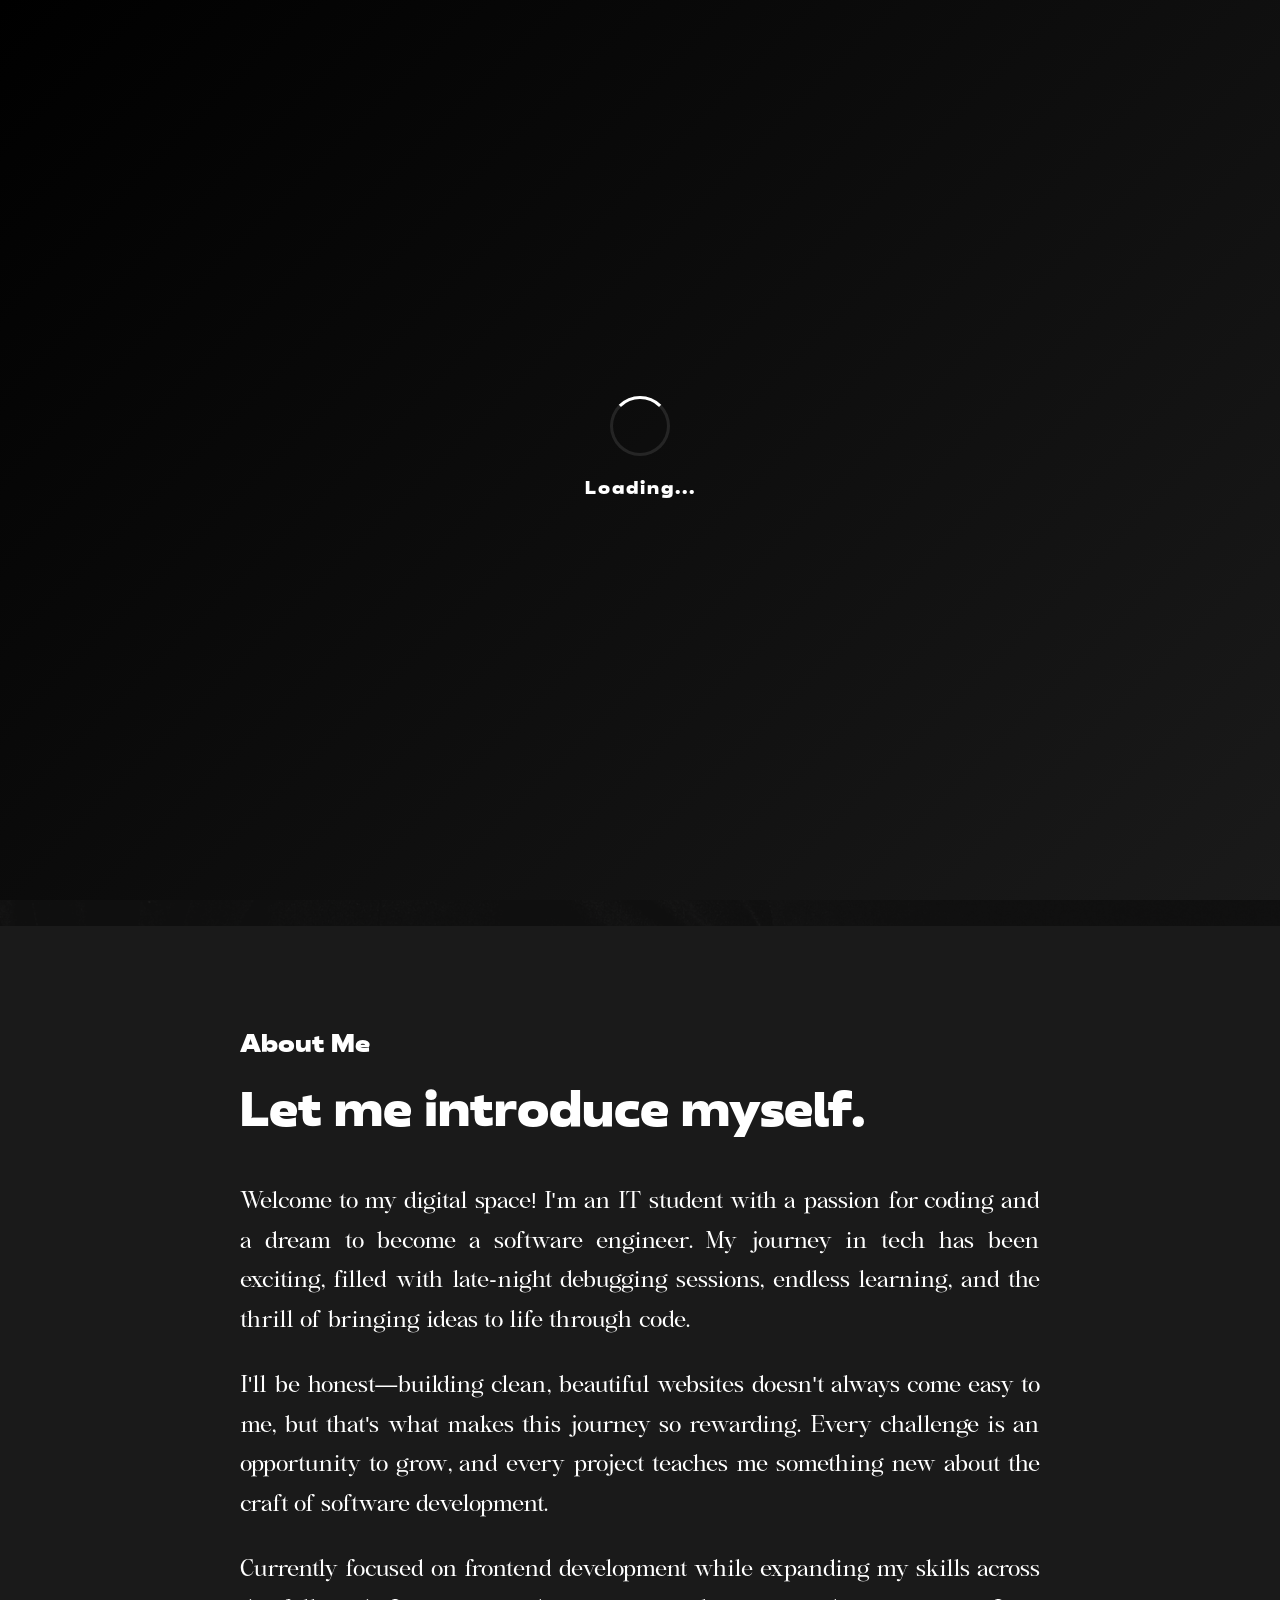
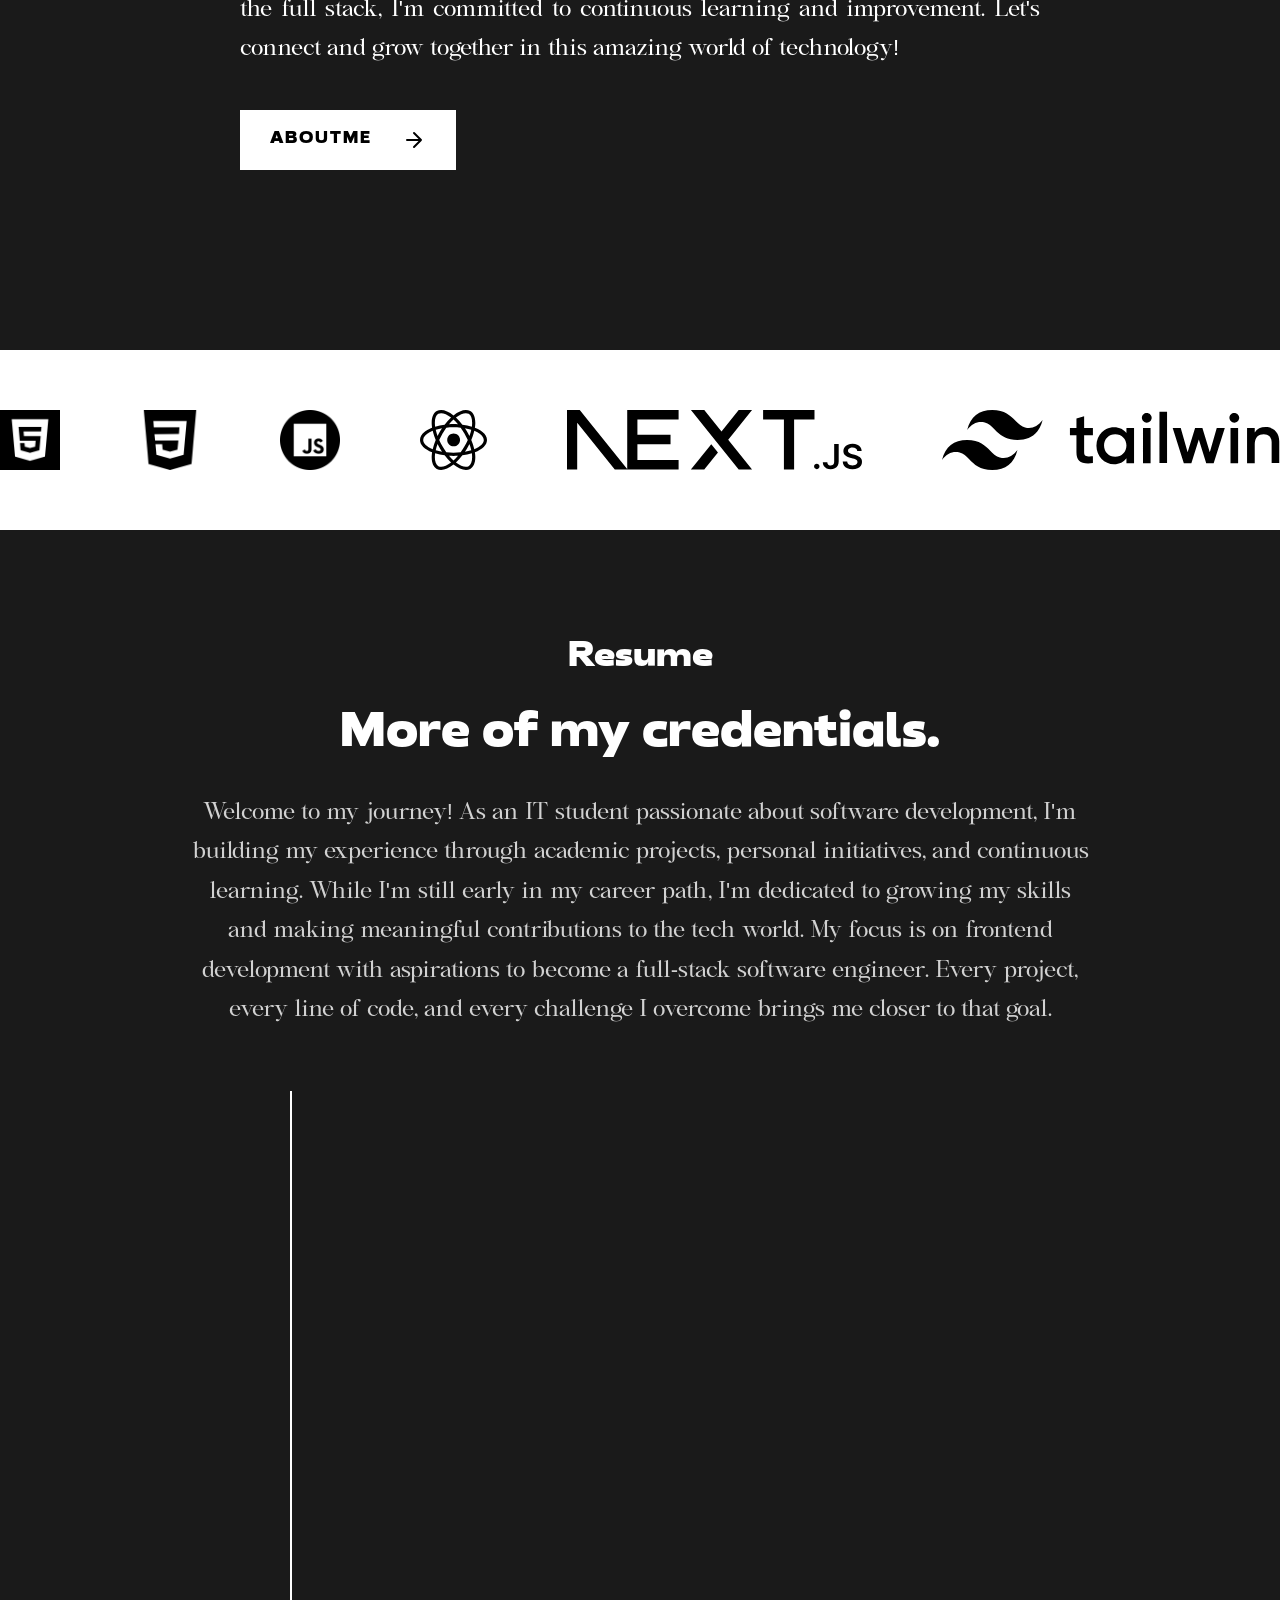
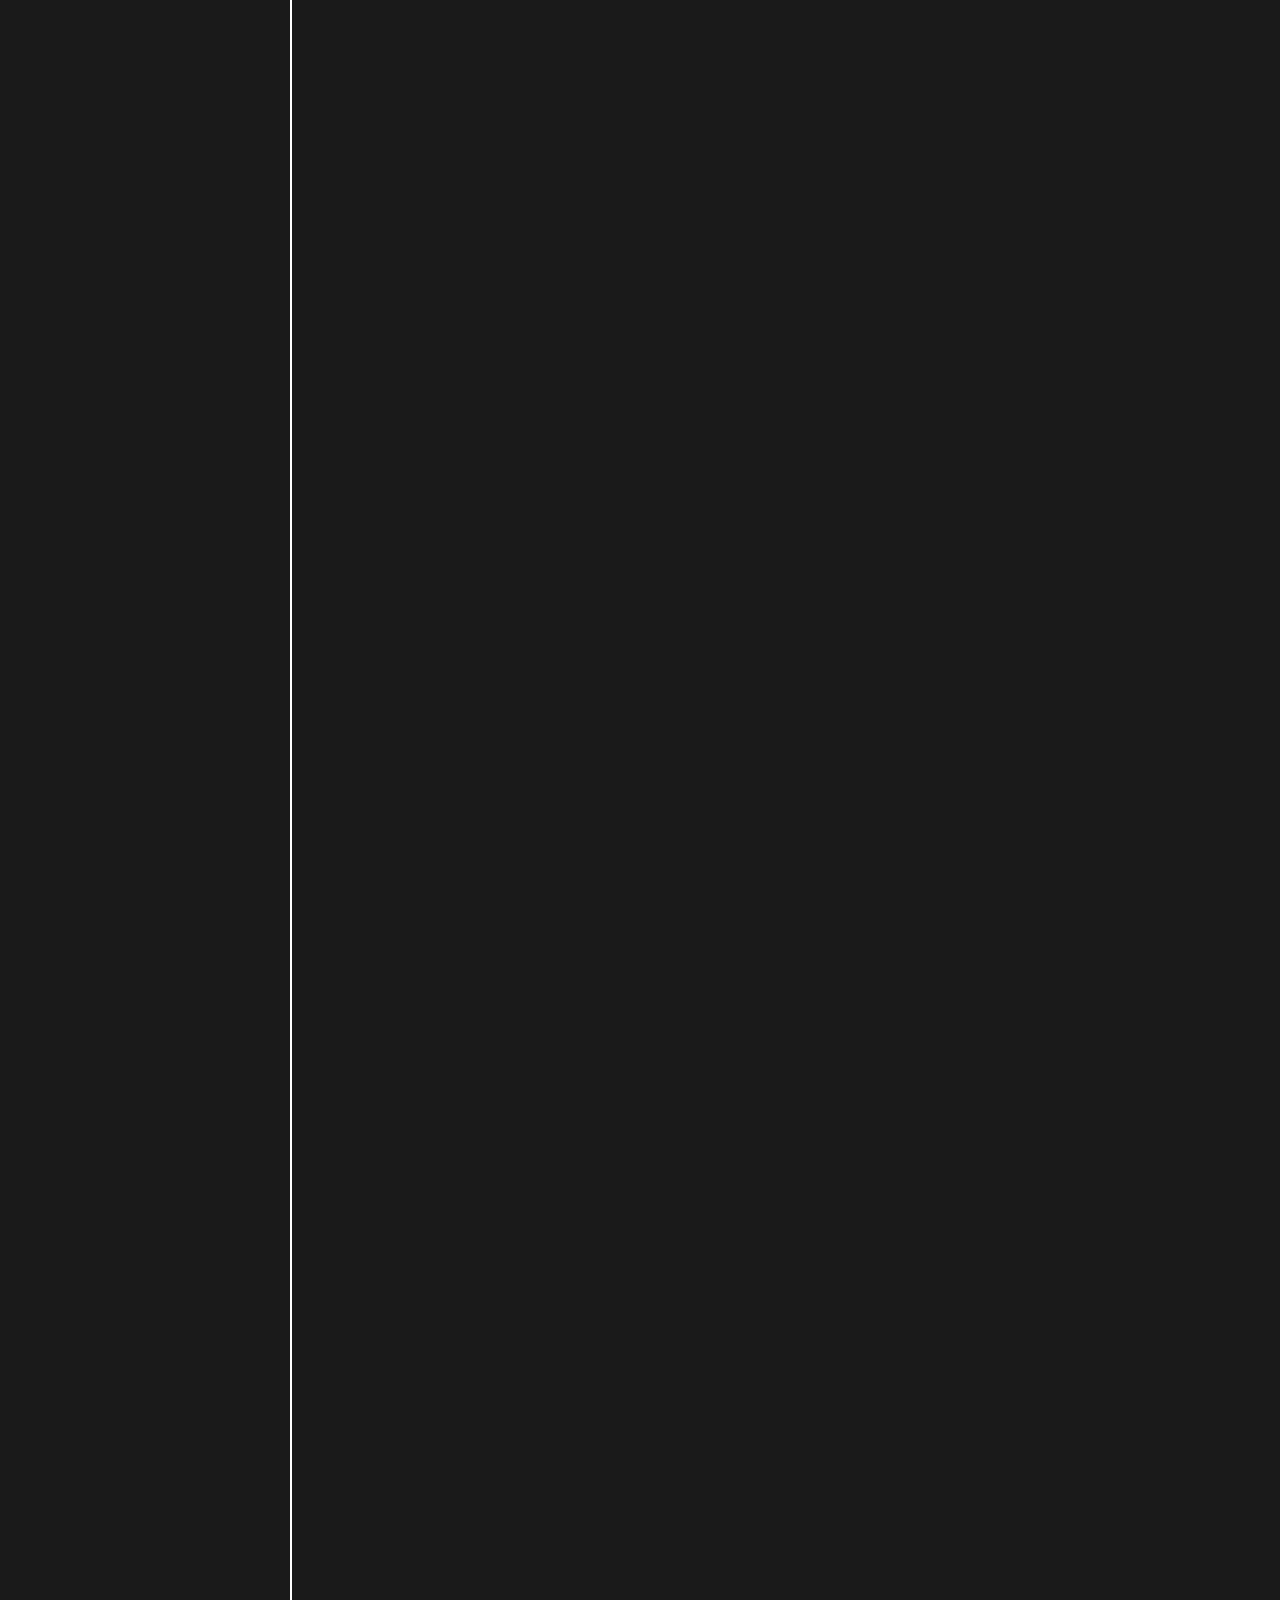
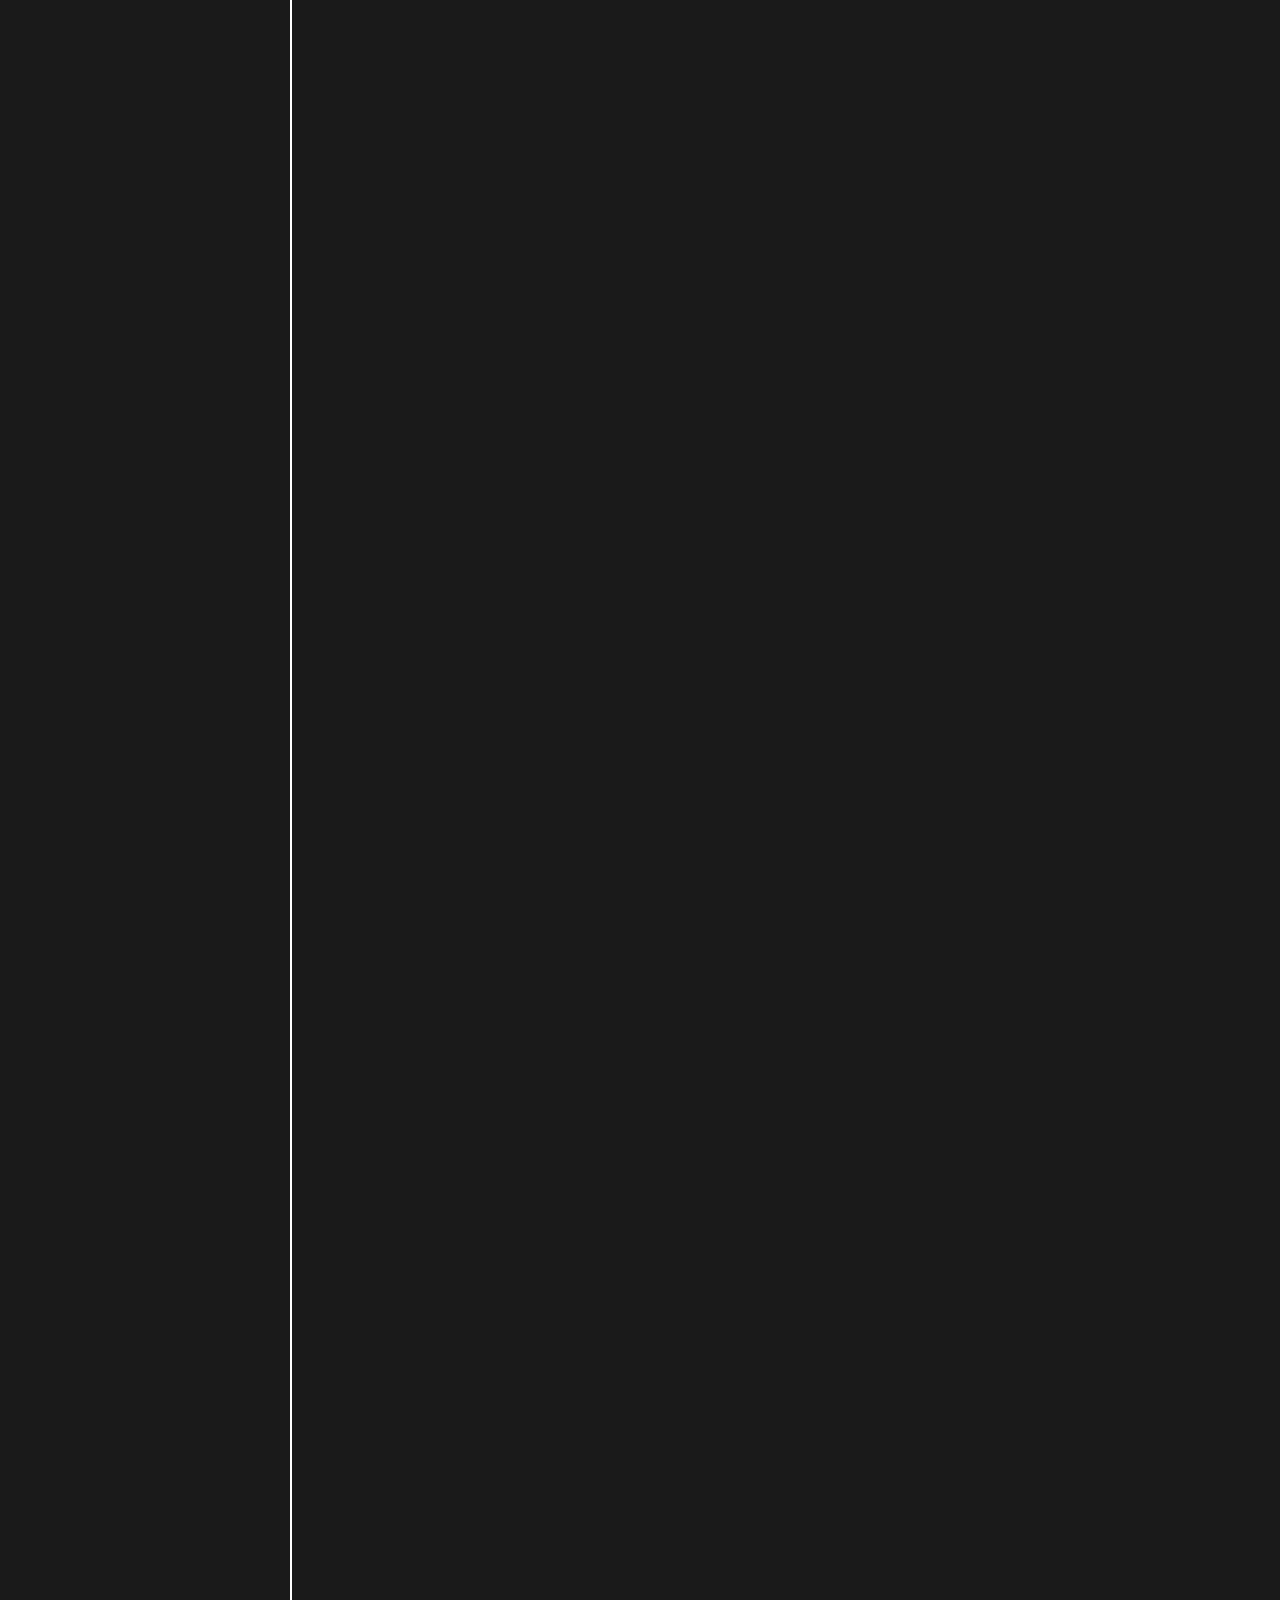
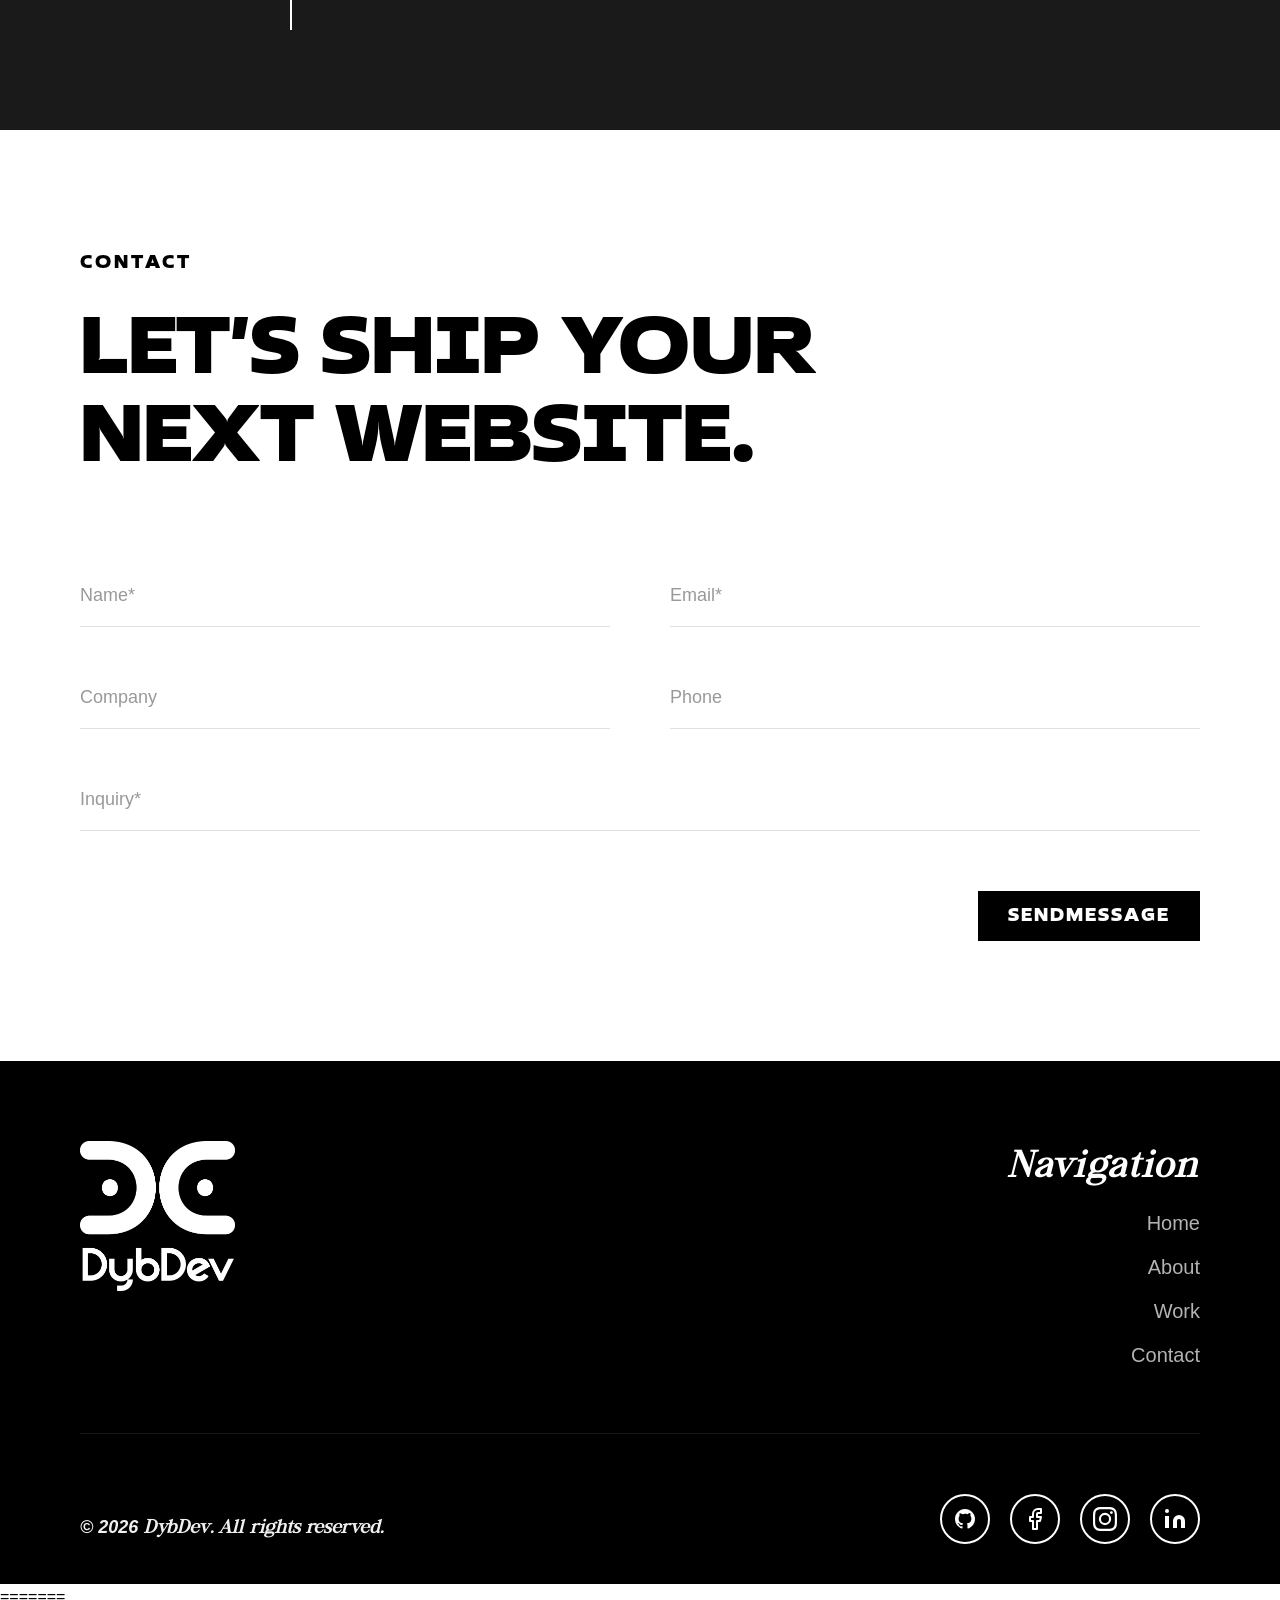
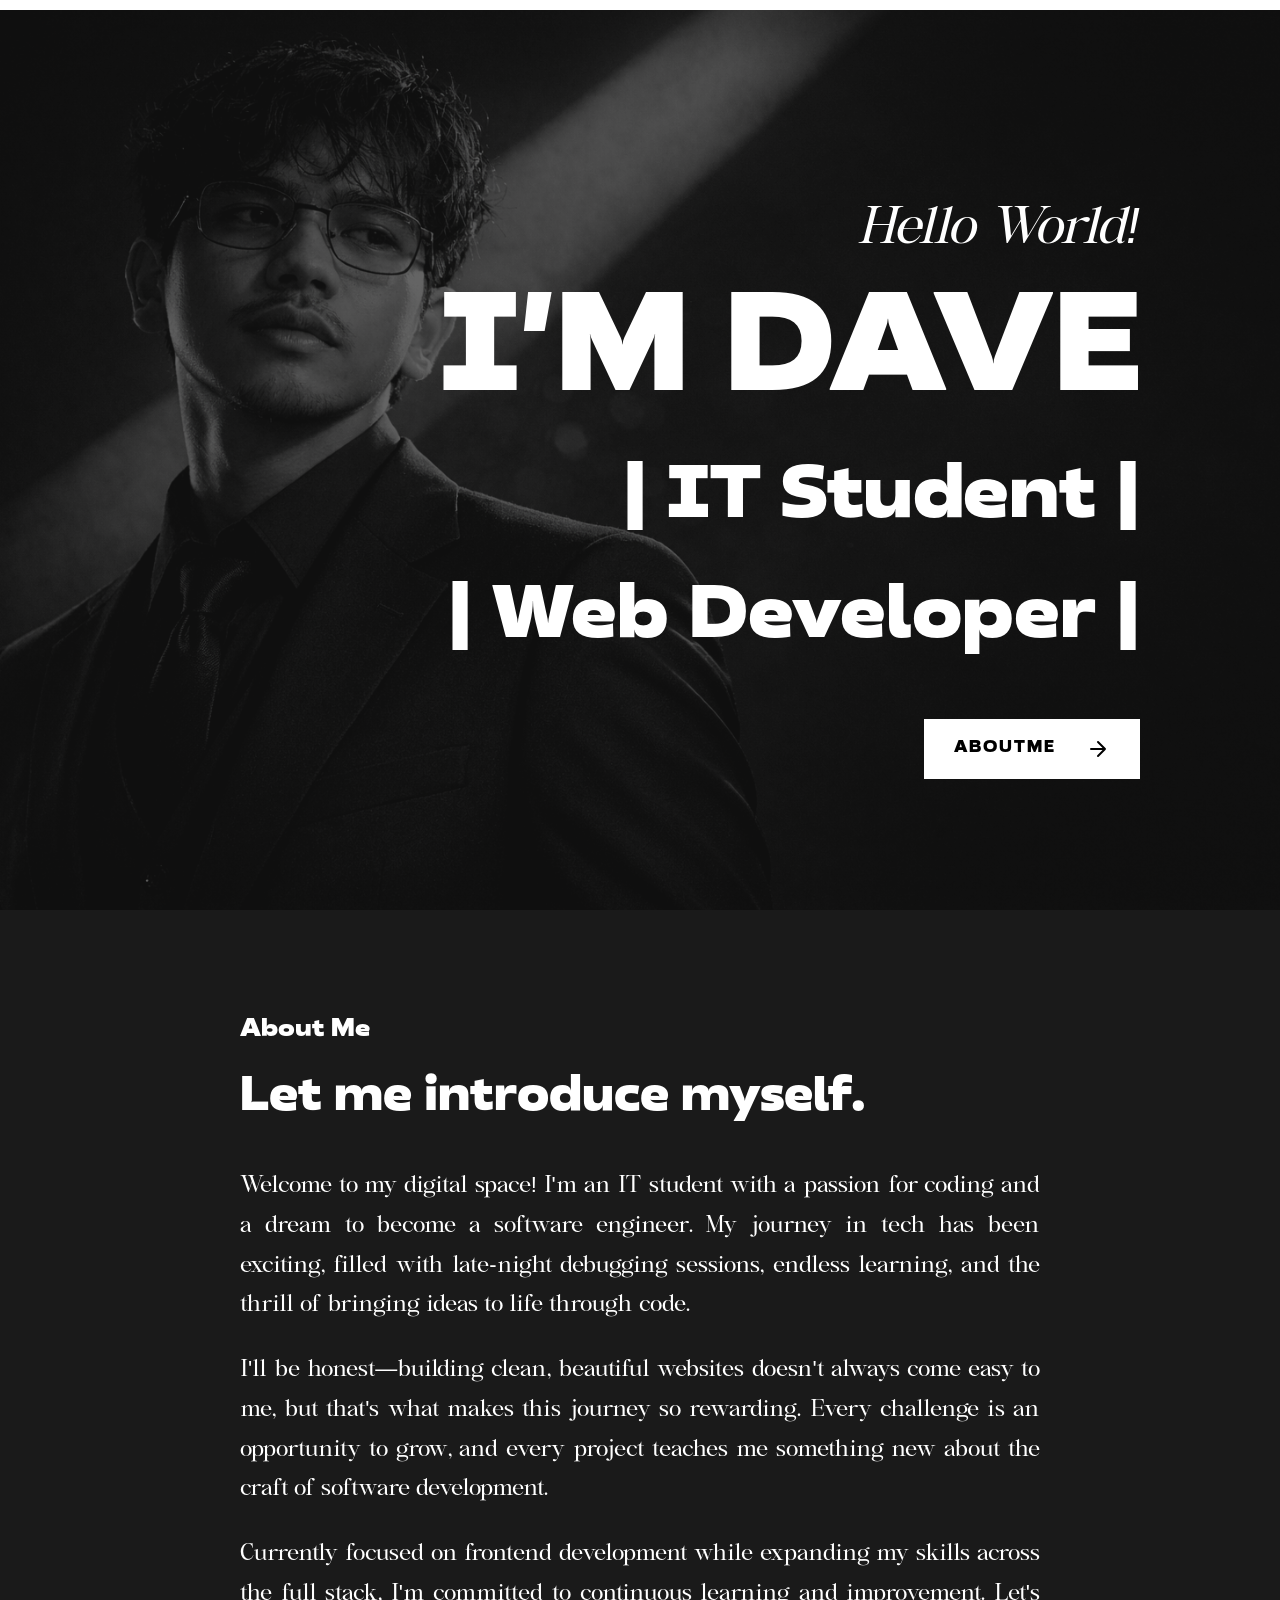
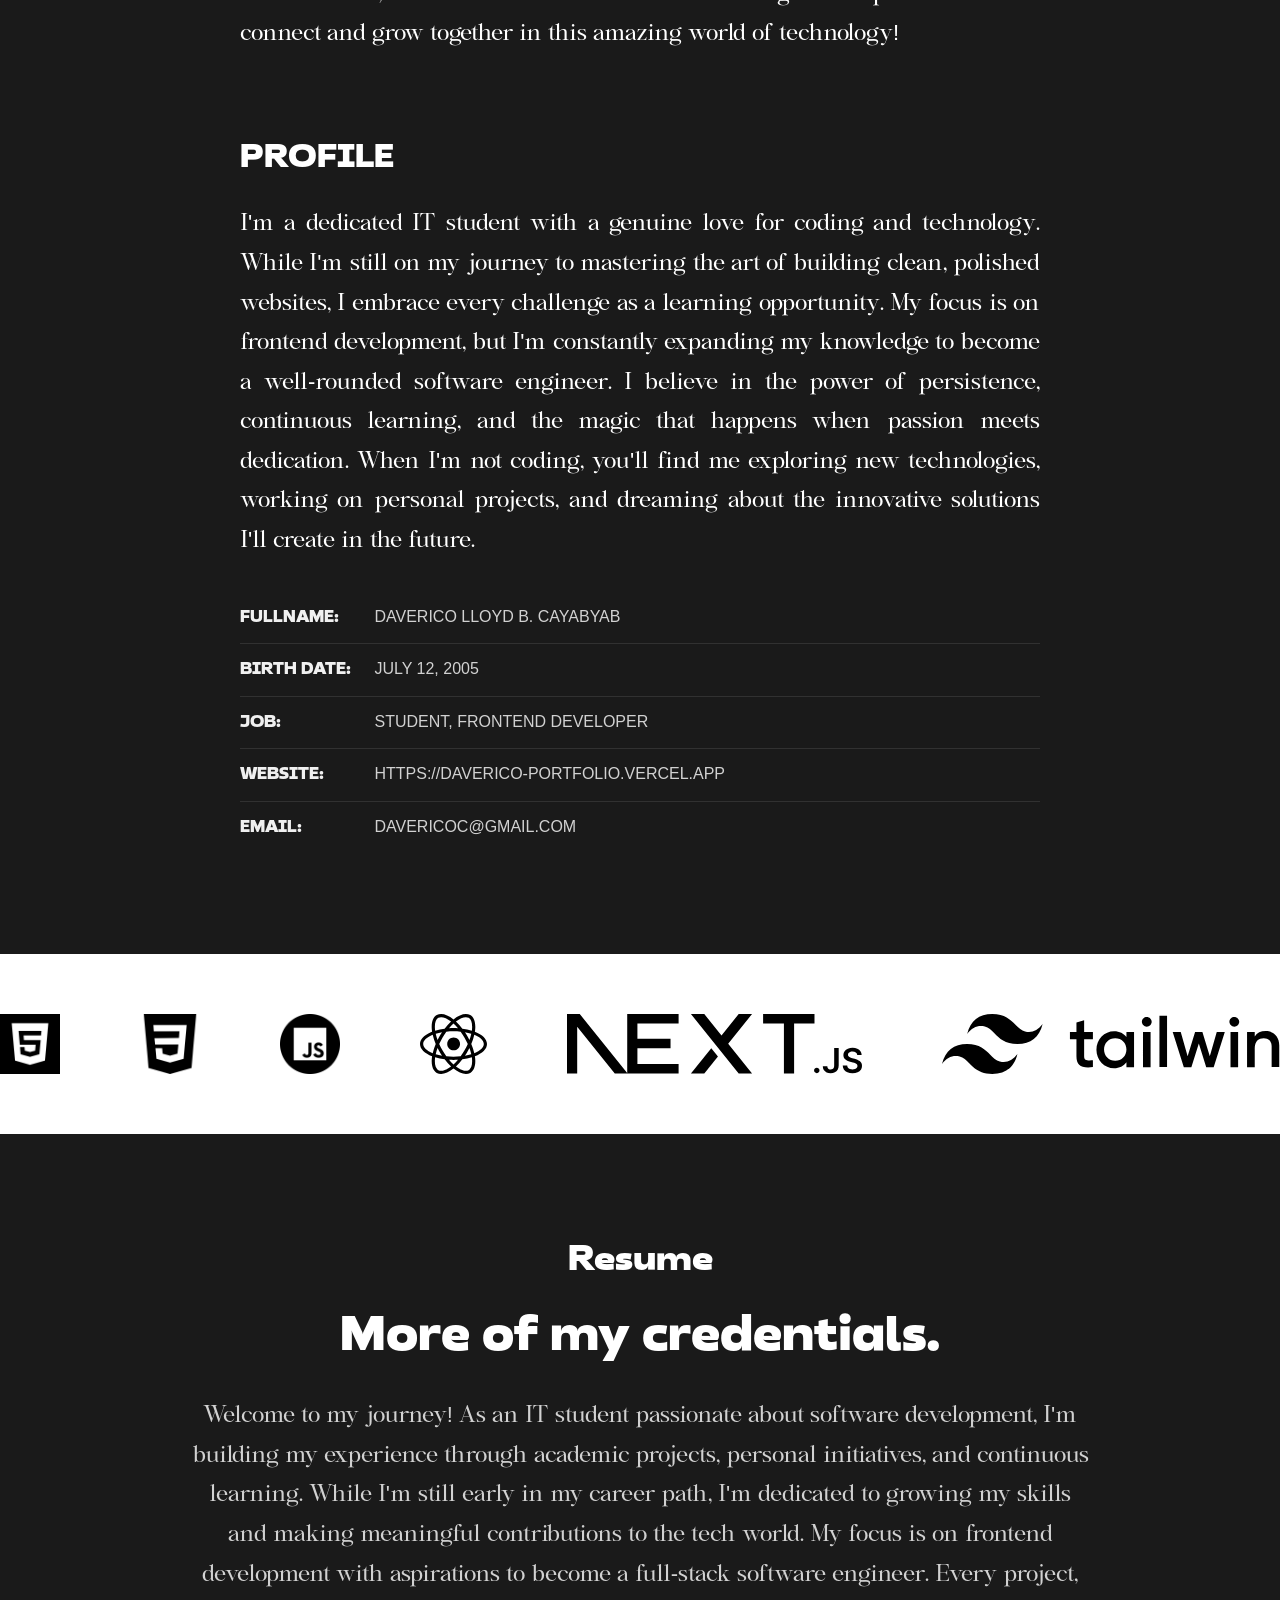
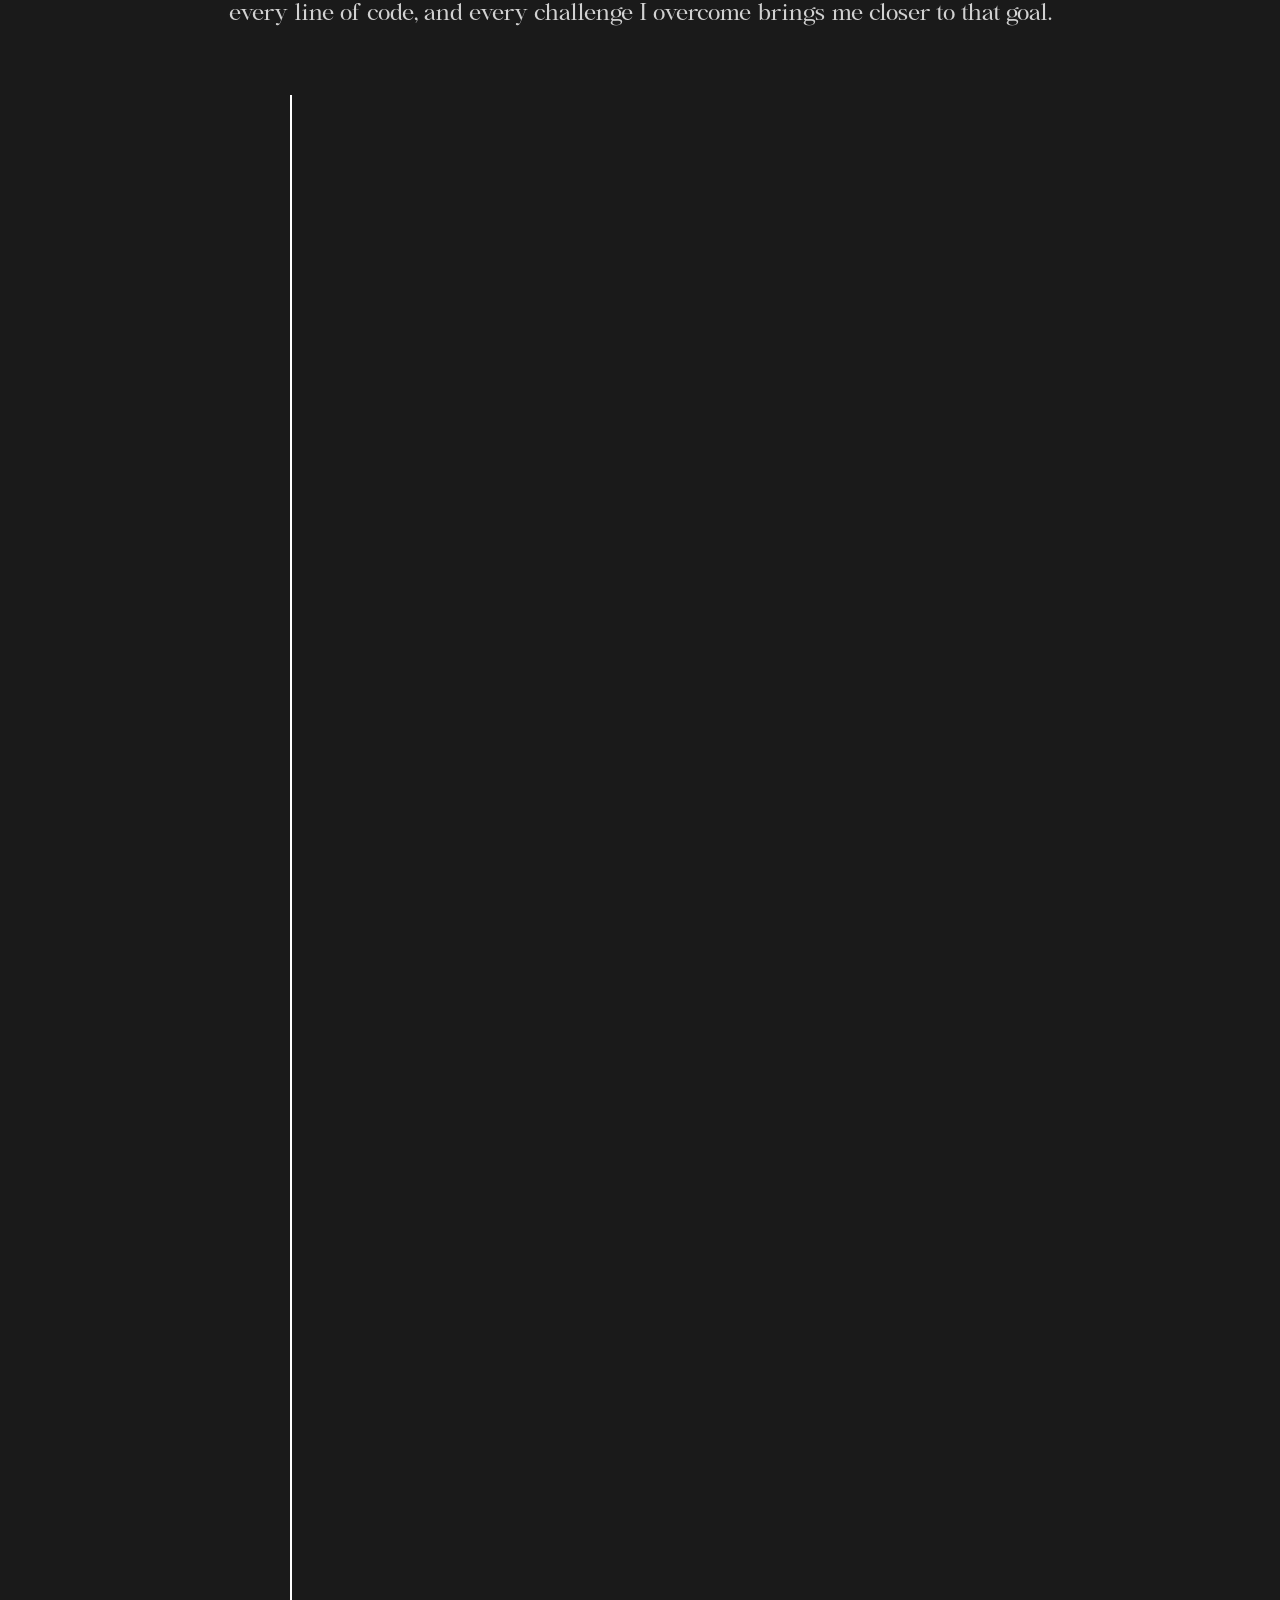
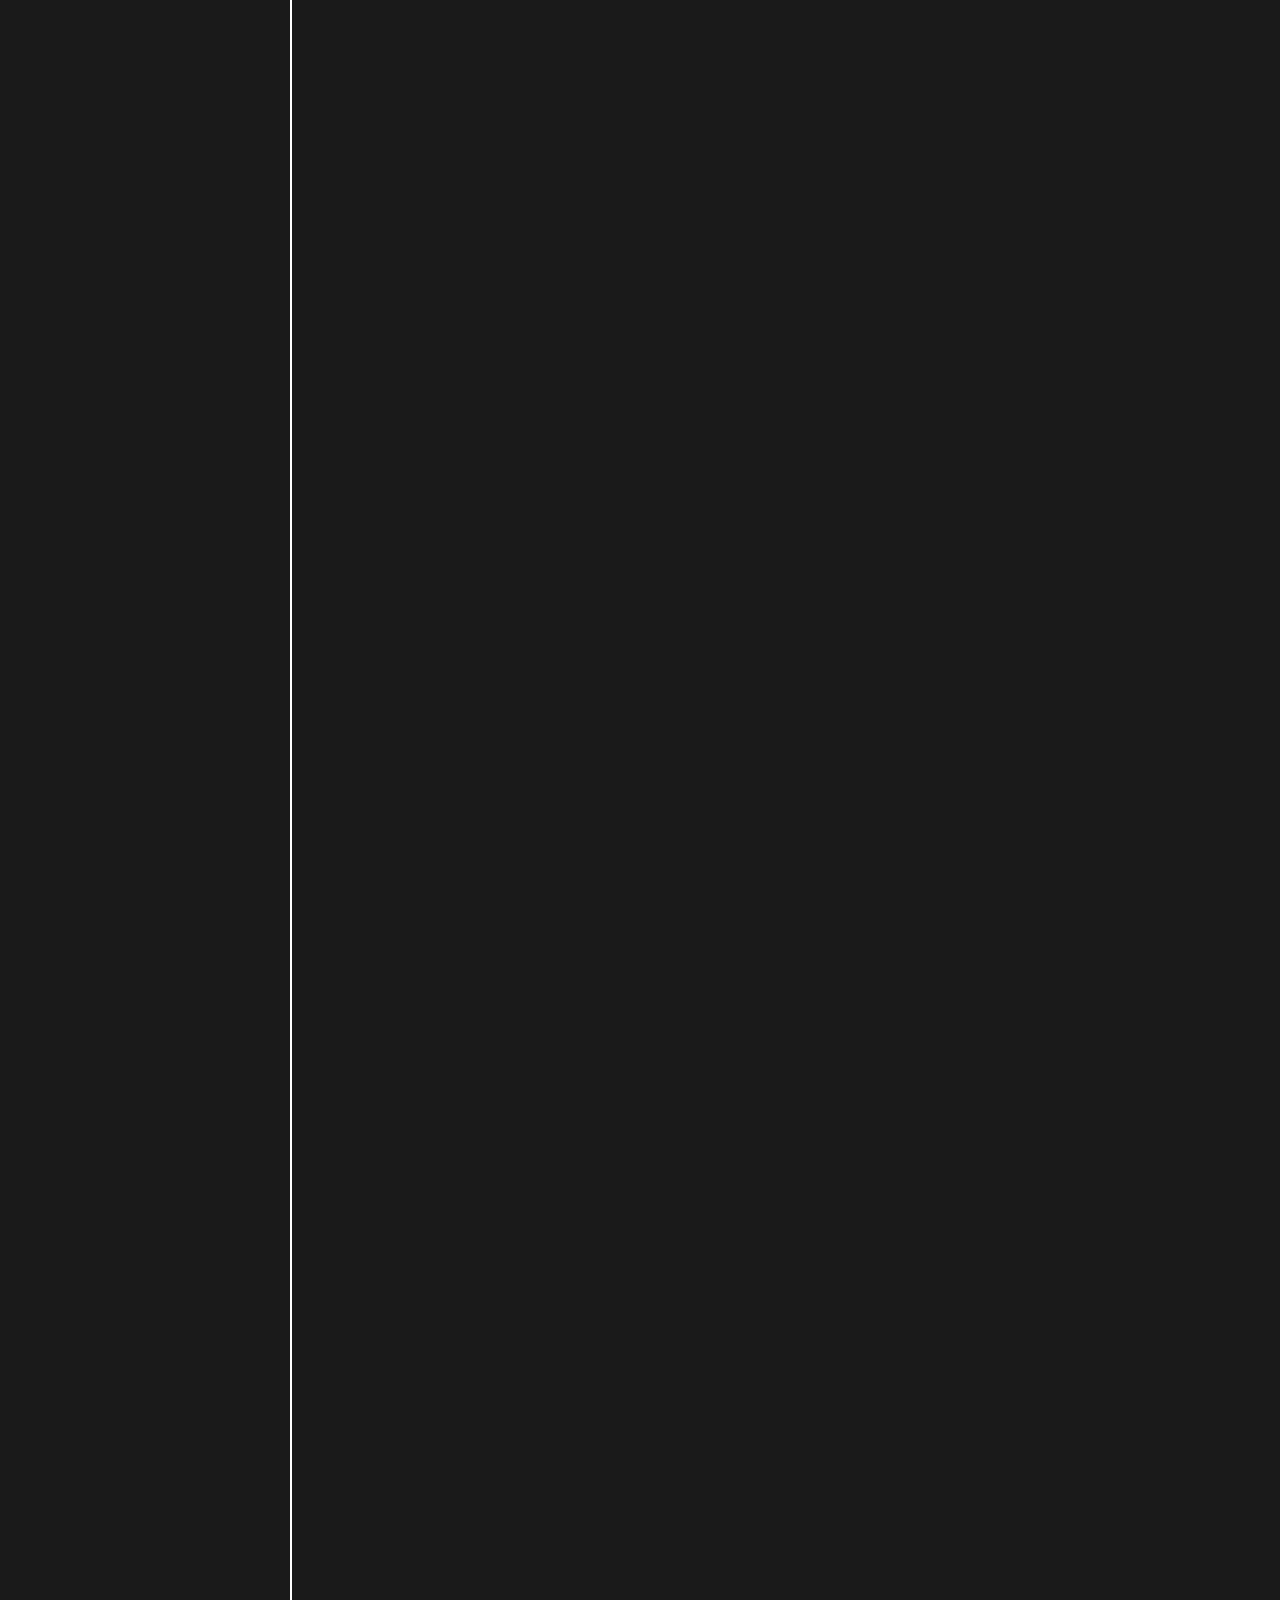
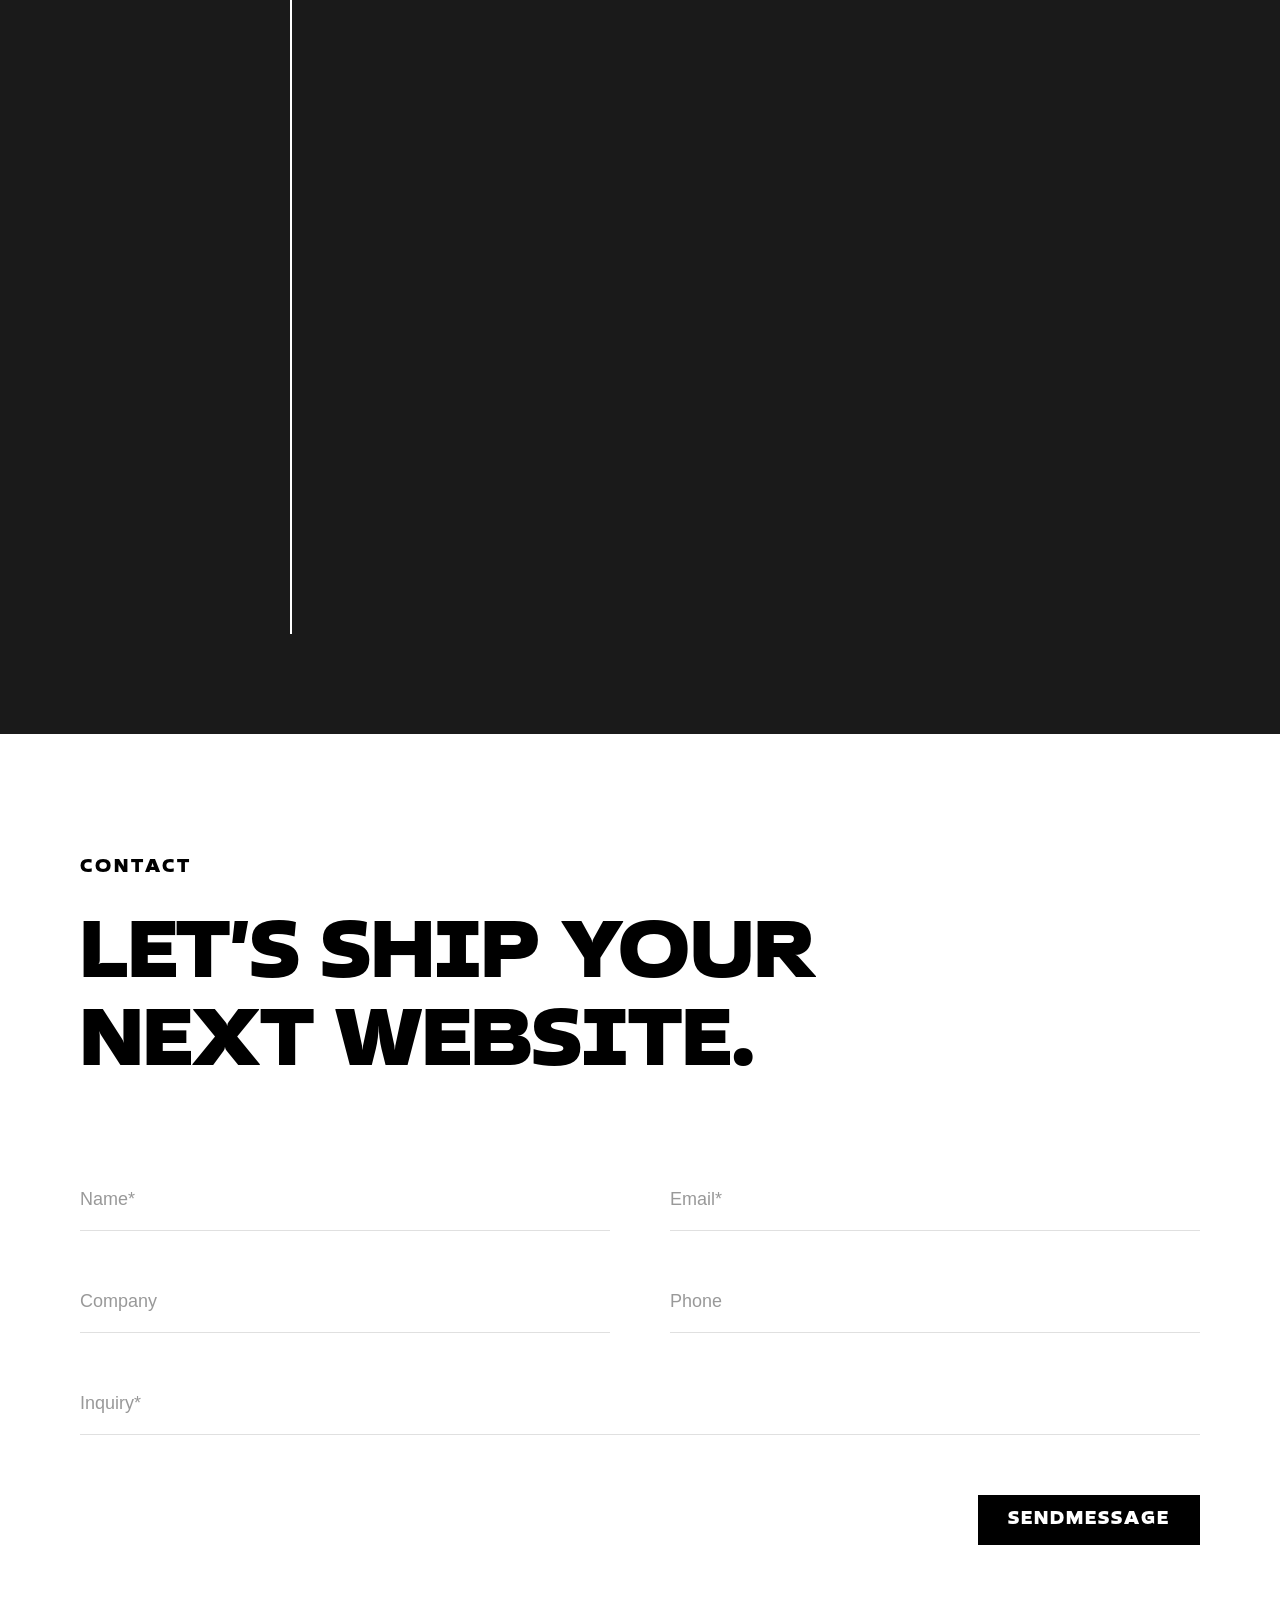
==== commit 8d279b2f: "Added about page" ====
--- a/index.html
+++ b/index.html
@@ -1,3 +1,4 @@
+<<<<<<< HEAD
 <!doctype html>
 <html lang="en">
   <head>
@@ -788,3 +789,829 @@
     <script src="script.js"></script>
   </body>
 </html>
+=======
+<!doctype html>
+<html lang="en">
+  <head>
+    <meta charset="UTF-8" />
+    <meta name="viewport" content="width=device-width, initial-scale=1.0" />
+    <title>DybDev</title>
+    <link rel="stylesheet" href="styles.css" />
+    <link rel="icon" type="image/png" href="assets/images/favicon.svg"/>
+    <script src="https://cdnjs.cloudflare.com/ajax/libs/gsap/3.12.5/gsap.min.js"></script>
+  </head>
+  <body>
+    <!-- Page Loader -->
+    <div class="page-loader">
+      <div class="loader-content">
+        <div class="loader-spinner"></div>
+        <div class="loader-text">Loading...</div>
+      </div>
+    </div>
+
+    <!-- Scroll Progress Indicator -->
+    <div class="scroll-indicator">
+      <div class="scroll-line"></div>
+      <div class="scroll-progress"></div>
+    </div>
+
+    <!-- Social Media Icons -->
+    <div class="social-icons">
+      <a
+        href="https://github.com"
+        target="_blank"
+        class="social-icon"
+        data-platform="github"
+      >
+        <div class="icon-circle">
+          <svg
+            width="24"
+            height="24"
+            viewBox="0 0 24 24"
+            fill="none"
+            xmlns="http://www.w3.org/2000/svg"
+          >
+            <path
+              d="M12 2C6.477 2 2 6.477 2 12c0 4.42 2.865 8.17 6.839 9.49.5.092.682-.217.682-.482 0-.237-.008-.866-.013-1.7-2.782.603-3.369-1.34-3.369-1.34-.454-1.156-1.11-1.463-1.11-1.463-.908-.62.069-.608.069-.608 1.003.07 1.531 1.03 1.531 1.03.892 1.529 2.341 1.087 2.91.831.092-.646.35-1.086.636-1.336-2.22-.253-4.555-1.11-4.555-4.943 0-1.091.39-1.984 1.029-2.683-.103-.253-.446-1.27.098-2.647 0 0 .84-.269 2.75 1.025A9.578 9.578 0 0112 6.836c.85.004 1.705.114 2.504.336 1.909-1.294 2.747-1.025 2.747-1.025.546 1.377.203 2.394.1 2.647.64.699 1.028 1.592 1.028 2.683 0 3.842-2.339 4.687-4.566 4.935.359.309.678.919.678 1.852 0 1.336-.012 2.415-.012 2.743 0 .267.18.578.688.48C19.138 20.167 22 16.418 22 12c0-5.523-4.477-10-10-10z"
+              fill="currentColor"
+            />
+          </svg>
+        </div>
+      </a>
+      <a
+        href="https://facebook.com"
+        target="_blank"
+        class="social-icon"
+        data-platform="facebook"
+      >
+        <div class="icon-circle">
+          <svg
+            width="24"
+            height="24"
+            viewBox="0 0 24 24"
+            fill="none"
+            xmlns="http://www.w3.org/2000/svg"
+          >
+            <path
+              d="M24 12.073c0-6.627-5.373-12-12-12s-12 5.373-12 12c0 5.99 4.388 10.954 10.125 11.854v-8.385H7.078v-3.47h3.047V9.43c0-3.007 1.792-4.669 4.533-4.669 1.312 0 2.686.235 2.686.235v2.953H15.83c-1.491 0-1.956.925-1.956 1.874v2.25h3.328l-.532 3.47h-2.796v8.385C19.612 23.027 24 18.062 24 12.073z"
+              fill="currentColor"
+            />
+          </svg>
+        </div>
+      </a>
+      <a
+        href="https://instagram.com"
+        target="_blank"
+        class="social-icon"
+        data-platform="instagram"
+      >
+        <div class="icon-circle">
+          <svg
+            width="24"
+            height="24"
+            viewBox="0 0 24 24"
+            fill="none"
+            xmlns="http://www.w3.org/2000/svg"
+          >
+            <path
+              d="M12 2.163c3.204 0 3.584.012 4.85.07 3.252.148 4.771 1.691 4.919 4.919.058 1.265.069 1.645.069 4.849 0 3.205-.012 3.584-.069 4.849-.149 3.225-1.664 4.771-4.919 4.919-1.266.058-1.644.07-4.85.07-3.204 0-3.584-.012-4.849-.07-3.26-.149-4.771-1.699-4.919-4.92-.058-1.265-.07-1.644-.07-4.849 0-3.204.013-3.583.07-4.849.149-3.227 1.664-4.771 4.919-4.919 1.266-.057 1.645-.069 4.849-.069zM12 0C8.741 0 8.333.014 7.053.072 2.695.272.273 2.69.073 7.052.014 8.333 0 8.741 0 12c0 3.259.014 3.668.072 4.948.2 4.358 2.618 6.78 6.98 6.98C8.333 23.986 8.741 24 12 24c3.259 0 3.668-.014 4.948-.072 4.354-.2 6.782-2.618 6.979-6.98.059-1.28.073-1.689.073-4.948 0-3.259-.014-3.667-.072-4.947-.196-4.354-2.617-6.78-6.979-6.98C15.668.014 15.259 0 12 0zm0 5.838a6.162 6.162 0 100 12.324 6.162 6.162 0 000-12.324zM12 16a4 4 0 110-8 4 4 0 010 8zm6.406-11.845a1.44 1.44 0 100 2.881 1.44 1.44 0 000-2.881z"
+              fill="currentColor"
+            />
+          </svg>
+        </div>
+      </a>
+      <a
+        href="https://linkedin.com"
+        target="_blank"
+        class="social-icon"
+        data-platform="linkedin"
+      >
+        <div class="icon-circle">
+          <svg
+            width="24"
+            height="24"
+            viewBox="0 0 24 24"
+            fill="none"
+            xmlns="http://www.w3.org/2000/svg"
+          >
+            <path
+              d="M16 8a6 6 0 016 6v7h-4v-7a2 2 0 00-2-2 2 2 0 00-2 2v7h-4v-7a6 6 0 016-6zM2 9h4v12H2z"
+              fill="currentColor"
+            />
+            <circle cx="4" cy="4" r="2" fill="currentColor" />
+          </svg>
+        </div>
+      </a>
+    </div>
+    <div class="navbar">
+      <div class="logo">
+        <img src="assets/images/logo.png" alt="DybDev Logo" />
+      </div>
+      <nav>
+        <ul>
+          <li>
+            <a href="#contact" class="contact-btn">
+              <span class="btn-text-wrapper">
+                <span class="contact-text">
+                  <span>C</span>
+                  <span>O</span>
+                  <span>N</span>
+                  <span>T</span>
+                  <span>A</span>
+                  <span>C</span>
+                  <span>T</span>
+                </span>
+                <span class="go-text">
+                  <span>G</span><span>O</span><span>!</span>
+                </span>
+              </span>
+              <svg
+                class="arrow-icon"
+                width="24"
+                height="24"
+                viewBox="0 0 24 24"
+                fill="none"
+                xmlns="http://www.w3.org/2000/svg"
+              >
+                <path
+                  d="M5 12H19M19 12L12 5M19 12L12 19"
+                  stroke="currentColor"
+                  stroke-width="2"
+                  stroke-linecap="round"
+                  stroke-linejoin="round"
+                />
+              </svg>
+            </a>
+          </li>
+        </ul>
+      </nav>
+      <div class="menu-icon" href="#contact">
+        <span></span>
+        <span></span>
+        <span></span>
+      </div>
+    </div>
+
+    <!-- Full Screen Menu -->
+    <div class="fullscreen-menu">
+      <nav class="menu-nav">
+        <ul class="menu-list">
+          <li class="menu-item">
+            <a href="#home" class="menu-link">
+              <span class="menu-text-row menu-text-clone">
+                <span class="char">H</span>
+                <span class="char">O</span>
+                <span class="char">M</span>
+                <span class="char">E</span>
+              </span>
+              <span class="menu-text-row">
+                <span class="char">H</span>
+                <span class="char">O</span>
+                <span class="char">M</span>
+                <span class="char">E</span>
+              </span>
+            </a>
+          </li>
+          <li class="menu-item">
+            <a href="#about" class="menu-link">
+              <span class="menu-text-row menu-text-clone">
+                <span class="char">A</span>
+                <span class="char">B</span>
+                <span class="char">O</span>
+                <span class="char">U</span>
+                <span class="char">T</span>
+              </span>
+              <span class="menu-text-row">
+                <span class="char">A</span>
+                <span class="char">B</span>
+                <span class="char">O</span>
+                <span class="char">U</span>
+                <span class="char">T</span>
+              </span>
+            </a>
+          </li>
+          <li class="menu-item">
+            <a href="#work" class="menu-link">
+              <span class="menu-text-row menu-text-clone">
+                <span class="char">W</span>
+                <span class="char">O</span>
+                <span class="char">R</span>
+                <span class="char">K</span>
+              </span>
+              <span class="menu-text-row">
+                <span class="char">W</span>
+                <span class="char">O</span>
+                <span class="char">R</span>
+                <span class="char">K</span>
+              </span>
+            </a>
+          </li>
+          <li class="menu-item">
+            <a href="#contact" class="menu-link">
+              <span class="menu-text-row menu-text-clone">
+                <span class="char">C</span>
+                <span class="char">O</span>
+                <span class="char">N</span>
+                <span class="char">T</span>
+                <span class="char">A</span>
+                <span class="char">C</span>
+                <span class="char">T</span>
+              </span>
+              <span class="menu-text-row">
+                <span class="char">C</span>
+                <span class="char">O</span>
+                <span class="char">N</span>
+                <span class="char">T</span>
+                <span class="char">A</span>
+                <span class="char">C</span>
+                <span class="char">T</span>
+              </span>
+            </a>
+          </li>
+        </ul>
+      </nav>
+
+      <div class="menu-social">
+        <a
+          href="https://github.com/dybdev"
+          target="_blank"
+          class="menu-social-link"
+          >GitHub</a
+        >
+        <a
+          href="https://www.facebook.com/daverico.cayabyab/"
+          target="_blank"
+          class="menu-social-link"
+          >Facebook</a
+        >
+        <a
+          href="https://www.instagram.com/_dybntfnd/"
+          target="_blank"
+          class="menu-social-link"
+          >Instagram</a
+        >
+      </div>
+    </div>
+
+    <div class="hero">
+      <div class="bg-hero">
+        <img src="assets/images/bg-hero.png" alt="Hero Background" />
+      </div>
+      <div class="hero-title">
+        <h3>Hello World!</h3>
+        <h1>I'm Dave</h1>
+        <h2>| IT Student |</h2>
+        <h2>| Web Developer |</h2>
+        <a href="#about" class="about-btn">
+          <span class="btn-text-wrapper">
+            <span class="about-text">
+              <span>A</span>
+              <span>B</span>
+              <span>O</span>
+              <span>U</span>
+              <span>T</span>
+              <span> </span>
+              <span>M</span>
+              <span>E</span>
+            </span>
+            <span class="go-text">
+              <span>G</span><span>O</span><span>!</span>
+            </span>
+          </span>
+          <svg
+            class="arrow-icon"
+            width="24"
+            height="24"
+            viewBox="0 0 24 24"
+            fill="none"
+            xmlns="http://www.w3.org/2000/svg"
+          >
+            <path
+              d="M5 12H19M19 12L12 5M19 12L12 19"
+              stroke="currentColor"
+              stroke-width="2"
+              stroke-linecap="round"
+              stroke-linejoin="round"
+            />
+          </svg>
+        </a>
+      </div>
+    </div>
+
+    <section class="about" id="about">
+      <div class="about-wrapper">
+        <div class="about-content">
+          <h2>About Me</h2>
+          <h1>Let me introduce myself.</h1>
+          <p>
+            Welcome to my digital space! I'm an IT student with a passion for
+            coding and a dream to become a software engineer. My journey in tech
+            has been exciting, filled with late-night debugging sessions,
+            endless learning, and the thrill of bringing ideas to life through
+            code.
+          </p>
+          <br />
+          <p>
+            I'll be honest—building clean, beautiful websites doesn't always
+            come easy to me, but that's what makes this journey so rewarding.
+            Every challenge is an opportunity to grow, and every project teaches
+            me something new about the craft of software development.
+          </p>
+          <br />
+          <p>
+            Currently focused on frontend development while expanding my skills
+            across the full stack, I'm committed to continuous learning and
+            improvement. Let's connect and grow together in this amazing world
+            of technology!
+          </p>
+        </div>
+
+        <div class="profile">
+          <div class="profile-content">
+            <h2>Profile</h2>
+            <p>
+              I'm a dedicated IT student with a genuine love for coding and
+              technology. While I'm still on my journey to mastering the art of
+              building clean, polished websites, I embrace every challenge as a
+              learning opportunity. My focus is on frontend development, but I'm
+              constantly expanding my knowledge to become a well-rounded
+              software engineer. I believe in the power of persistence,
+              continuous learning, and the magic that happens when passion meets
+              dedication. When I'm not coding, you'll find me exploring new
+              technologies, working on personal projects, and dreaming about the
+              innovative solutions I'll create in the future.
+            </p>
+            <ul class="info-list">
+              <li>
+                <strong>Fullname:</strong>
+                <span>Daverico Lloyd B. Cayabyab</span>
+              </li>
+              <li><strong>Birth Date:</strong> <span>July 12, 2005</span></li>
+              <li>
+                <strong>Job:</strong> <span>Student, frontend Developer</span>
+              </li>
+              <li>
+                <strong>Website:</strong>
+                <span>https://daverico-portfolio.vercel.app</span>
+              </li>
+              <li><strong>Email:</strong> <span>davericoc@gmail.com</span></li>
+            </ul>
+          </div>
+        </div>
+      </div>
+    </section>
+
+    <section class="skills">
+      <div class="marquee">
+        <div class="marquee-content">
+          <div class="marquee-item">
+            <img src="assets/images/html.png" alt="HTML5" />
+          </div>
+          <div class="marquee-item">
+            <img src="assets/images/css-3.png" alt="CSS3" />
+          </div>
+          <div class="marquee-item">
+            <img src="assets/images/js.png" alt="JavaScript" />
+          </div>
+          <div class="marquee-item">
+            <img src="assets/images/react.svg" alt="React" class="black-logo" />
+          </div>
+          <div class="marquee-item">
+            <img src="assets/images/nextjs.svg" alt="Next.js" />
+          </div>
+          <div class="marquee-item">
+            <img
+              src="assets/images/tailwind.svg"
+              alt="Tailwind CSS"
+              class="black-logo"
+            />
+          </div>
+          <div class="marquee-item">
+            <img src="assets/images/figma.svg" alt="Figma" />
+          </div>
+          <div class="marquee-item">
+            <img src="assets/images/github.png" alt="GitHub" />
+          </div>
+          <!-- Duplicate for seamless loop -->
+          <div class="marquee-item">
+            <img src="assets/images/html.png" alt="HTML5" />
+          </div>
+          <div class="marquee-item">
+            <img src="assets/images/css-3.png" alt="CSS3" />
+          </div>
+          <div class="marquee-item">
+            <img src="assets/images/js.png" alt="JavaScript" />
+          </div>
+          <div class="marquee-item">
+            <img src="assets/images/react.svg" alt="React" class="black-logo" />
+          </div>
+          <div class="marquee-item">
+            <img src="assets/images/nextjs.svg" alt="Next.js" />
+          </div>
+          <div class="marquee-item">
+            <img
+              src="assets/images/tailwind.svg"
+              alt="Tailwind CSS"
+              class="black-logo"
+            />
+          </div>
+          <div class="marquee-item">
+            <img src="assets/images/figma.svg" alt="Figma" />
+          </div>
+          <div class="marquee-item">
+            <img src="assets/images/github.png" alt="GitHub" />
+          </div>
+        </div>
+      </div>
+    </section>
+    <section class="resume" id="work">
+      <div class="resume-container">
+        <h2>Resume</h2>
+        <h1>More of my credentials.</h1>
+        <p>
+          Welcome to my journey! As an IT student passionate about software
+          development, I'm building my experience through academic projects,
+          personal initiatives, and continuous learning. While I'm still early
+          in my career path, I'm dedicated to growing my skills and making
+          meaningful contributions to the tech world. My focus is on frontend
+          development with aspirations to become a full-stack software engineer.
+          Every project, every line of code, and every challenge I overcome
+          brings me closer to that goal.
+        </p>
+      </div>
+      <div class="work-experience">
+        <div class="timeline-scroll-container">
+          <div class="timeline-track">
+            <div class="timeline-item" data-year="2023">
+              <div class="timeline-year">2023</div>
+              <div class="timeline-card">
+                <div class="timeline-header">
+                  <h3>Frontend Developer (Learning)</h3>
+                  <span class="timeline-date">2023 - Present</span>
+                </div>
+                <h4>Personal Projects & Portfolio Development</h4>
+                <p>
+                  Currently building and refining my portfolio website while
+                  working on various frontend development projects. Focusing on
+                  creating responsive, user-friendly interfaces using HTML, CSS,
+                  and JavaScript. Learning modern frameworks like React and
+                  exploring best practices in web development.
+                </p>
+                <p>
+                  Challenges I'm tackling include mastering CSS layouts,
+                  understanding JavaScript frameworks, implementing responsive
+                  design principles, and learning how to write clean,
+                  maintainable code. Each project teaches me valuable lessons
+                  about problem-solving and the importance of attention to
+                  detail.
+                </p>
+                <p>
+                  While I'm still learning and sometimes struggle with creating
+                  perfectly polished websites, I'm committed to continuous
+                  improvement. Every bug I fix, every feature I implement, and
+                  every design challenge I overcome makes me a better developer
+                  and brings me closer to my goal of becoming a professional
+                  software engineer.
+                </p>
+              </div>
+            </div>
+
+            <div class="timeline-item" data-year="2025">
+              <div class="timeline-year">2025</div>
+              <div class="timeline-card">
+                <div class="timeline-header">
+                  <h3>PinesVA Website Development</h3>
+                  <span class="timeline-date"
+                    >October 2025 - November 2025</span
+                  >
+                </div>
+                <h4>Collaborative Project with Classmate</h4>
+                <p>
+                  Developed PinesVA (thepinesva.com), a virtual assistant
+                  services website, in collaboration with a friend and
+                  classmate. This project gave me hands-on experience in
+                  real-world web development, from initial design to deployment.
+                </p>
+                <p>
+                  Worked on creating a professional business website with
+                  responsive design, user-friendly navigation, and clear service
+                  presentations. This collaborative experience taught me
+                  valuable lessons about teamwork, code collaboration, and the
+                  importance of communication in development projects.
+                </p>
+                <p>
+                  Currently planning a complete redesign to implement more
+                  advanced UI elements and enhanced interactiveness using modern
+                  frameworks and design principles. This rebuild will focus on
+                  improving user experience, adding dynamic features, and
+                  showcasing more sophisticated development techniques.
+                </p>
+              </div>
+            </div>
+
+            <div class="timeline-item" data-year="2023">
+              <div class="timeline-year">2023</div>
+              <div class="timeline-card">
+                <div class="timeline-header">
+                  <h3>IT Student & Coding Enthusiast</h3>
+                  <span class="timeline-date">2023 - Present</span>
+                </div>
+                <h4>Academic Journey</h4>
+                <p>
+                  Pursuing my passion for technology through comprehensive IT
+                  education. Gaining hands-on experience with various
+                  programming languages including React, JavaScript, and
+                  exploring modern web development frameworks. Developing
+                  problem-solving skills through algorithm challenges and data
+                  structure implementations.
+                </p>
+                <p>
+                  Working on academic projects that involve database design, web
+                  application development, and software engineering principles.
+                  Collaborating with classmates on team projects, learning
+                  version control with Git, and understanding the software
+                  development lifecycle.
+                </p>
+                <p>
+                  Balancing coursework with self-directed learning through
+                  online tutorials, documentation, and building personal
+                  projects. Constantly pushing myself to improve, even when the
+                  road gets challenging and my code doesn't always look as clean
+                  as I'd like it to be.
+                </p>
+              </div>
+            </div>
+
+            <div class="timeline-item" data-year="2023">
+              <div class="timeline-year">2023</div>
+              <div class="timeline-card">
+                <div class="timeline-header">
+                  <h3>Web Development Projects</h3>
+                  <span class="timeline-date">2023 - Present</span>
+                </div>
+                <h4>Personal & Academic Projects</h4>
+                <p>
+                  Built various web applications as part of my learning journey,
+                  including tribute pages, product landing pages, technical
+                  documentation sites, and portfolio websites. Each project
+                  helped me understand different aspects of web development—from
+                  responsive design and CSS frameworks to JavaScript
+                  interactions and user experience.
+                </p>
+                <p>
+                  Worked with HTML5, CSS3, JavaScript, and explored frameworks
+                  like Bootstrap. Learned to implement responsive layouts,
+                  create interactive elements, and optimize websites for
+                  different screen sizes. These projects taught me the
+                  importance of clean code, proper documentation, and iterative
+                  improvement.
+                </p>
+              </div>
+            </div>
+
+            <div class="timeline-item" data-year="2023">
+              <div class="timeline-year">2023</div>
+              <div class="timeline-card">
+                <div class="timeline-header">
+                  <h3>Bachelor of Science in Information Technology</h3>
+                  <span class="timeline-date">2023 - Present</span>
+                </div>
+                <h4>Currently Enrolled</h4>
+                <p>
+                  Pursuing my degree in Information Technology with a focus on
+                  software development. Studying core computer science concepts
+                  including data structures, algorithms, object-oriented
+                  programming, database management, and web technologies.
+                  Gaining practical experience through coursework projects and
+                  assignments that challenge me to apply theoretical knowledge
+                  to real-world problems.
+                </p>
+                <p>
+                  Actively participating in coding challenges and staying
+                  updated with the latest industry trends and technologies.
+                </p>
+              </div>
+            </div>
+
+            <div class="timeline-item" data-year="2021">
+              <div class="timeline-year">2021</div>
+              <div class="timeline-card">
+                <div class="timeline-header">
+                  <h3>Senior High School - STEM Track</h3>
+                  <span class="timeline-date">2021 - 2023</span>
+                </div>
+                <h4>Completed</h4>
+                <p>
+                  Completed Senior High School under the Science, Technology,
+                  Engineering, and Mathematics (STEM) strand. This foundational
+                  education sparked my interest in technology and programming,
+                  setting me on the path toward becoming a software engineer.
+                </p>
+                <p>
+                  Developed strong analytical and problem-solving skills that
+                  continue to serve me well in my IT studies.
+                </p>
+              </div>
+            </div>
+          </div>
+        </div>
+      </div>
+    </section>
+
+    <section class="contact" id="contact">
+      <div class="contact-container">
+        <div class="contact-header">
+          <h2>CONTACT</h2>
+          <h1>LET'S SHIP YOUR<br />NEXT WEBSITE.</h1>
+        </div>
+
+        <form class="contact-form">
+          <div class="form-row">
+            <input
+              type="text"
+              id="name"
+              name="name"
+              placeholder="Name*"
+              required
+            />
+            <input
+              type="email"
+              id="email"
+              name="email"
+              placeholder="Email*"
+              required
+            />
+          </div>
+
+          <div class="form-row">
+            <input
+              type="text"
+              id="company"
+              name="company"
+              placeholder="Company"
+            />
+            <input type="tel" id="phone" name="phone" placeholder="Phone" />
+          </div>
+
+          <div class="form-full">
+            <input
+              type="text"
+              id="inquiry"
+              name="inquiry"
+              placeholder="Inquiry*"
+              required
+            />
+          </div>
+
+          <div class="form-footer">
+            <p></p>
+            <button type="submit" class="submit-btn">
+              <span class="btn-text-wrapper">
+                <span class="submit-text">
+                  <span>S</span>
+                  <span>E</span>
+                  <span>N</span>
+                  <span>D</span>
+                  <span> </span>
+                  <span>M</span>
+                  <span>E</span>
+                  <span>S</span>
+                  <span>S</span>
+                  <span>A</span>
+                  <span>G</span>
+                  <span>E</span>
+                </span>
+                <span class="go-text">
+                  <span>G</span>
+                  <span>O</span>
+                  <span>!</span>
+                </span>
+              </span>
+            </button>
+          </div>
+        </form>
+      </div>
+    </section>
+
+    <footer class="footer">
+      <div class="footer-content">
+        <div class="footer-top">
+          <div class="footer-brand">
+            <img
+              src="assets/images/footer-logo.png"
+              alt="DybDev Logo"
+              class="footer-logo"
+            />
+          </div>
+
+          <div class="footer-links">
+            <div class="footer-column">
+              <h3>Navigation</h3>
+              <ul>
+                <li><a href="#">Home</a></li>
+                <li><a href="#about">About</a></li>
+                <li><a href="#work">Work</a></li>
+                <li><a href="#contact">Contact</a></li>
+              </ul>
+            </div>
+          </div>
+        </div>
+
+        <div class="footer-bottom">
+          <div class="footer-left">
+            <h3>&copy; 2026 DybDev. All rights reserved.</h3>
+          </div>
+          <div class="footer-social">
+            <a
+              href="https://github.com"
+              target="_blank"
+              class="footer-social-icon"
+            >
+              <div class="icon-circle">
+                <svg
+                  width="24"
+                  height="24"
+                  viewBox="0 0 24 24"
+                  fill="none"
+                  xmlns="http://www.w3.org/2000/svg"
+                >
+                  <path
+                    d="M12 2C6.477 2 2 6.477 2 12c0 4.42 2.865 8.17 6.839 9.49.5.092.682-.217.682-.482 0-.237-.008-.866-.013-1.7-2.782.603-3.369-1.34-3.369-1.34-.454-1.156-1.11-1.463-1.11-1.463-.908-.62.069-.608.069-.608 1.003.07 1.531 1.03 1.531 1.03.892 1.529 2.341 1.087 2.91.831.092-.646.35-1.086.636-1.336-2.22-.253-4.555-1.11-4.555-4.943 0-1.091.39-1.984 1.029-2.683-.103-.253-.446-1.27.098-2.647 0 0 .84-.269 2.75 1.025A9.578 9.578 0 0112 6.836c.85.004 1.705.114 2.504.336 1.909-1.294 2.747-1.025 2.747-1.025.546 1.377.203 2.394.1 2.647.64.699 1.028 1.592 1.028 2.683 0 3.842-2.339 4.687-4.566 4.935.359.309.678.919.678 1.852 0 1.336-.012 2.415-.012 2.743 0 .267.18.578.688.48C19.138 20.167 22 16.418 22 12c0-5.523-4.477-10-10-10z"
+                    fill="currentColor"
+                  />
+                </svg>
+              </div>
+            </a>
+            <a
+              href="https://facebook.com"
+              target="_blank"
+              class="footer-social-icon"
+            >
+              <div class="icon-circle">
+                <svg
+                  width="24"
+                  height="24"
+                  viewBox="0 0 24 24"
+                  fill="none"
+                  xmlns="http://www.w3.org/2000/svg"
+                >
+                  <path
+                    d="M18 2h-3a5 5 0 00-5 5v3H7v4h3v8h4v-8h3l1-4h-4V7a1 1 0 011-1h3z"
+                    stroke="currentColor"
+                    stroke-width="2"
+                    stroke-linecap="round"
+                    stroke-linejoin="round"
+                  />
+                </svg>
+              </div>
+            </a>
+            <a
+              href="https://instagram.com"
+              target="_blank"
+              class="footer-social-icon"
+            >
+              <div class="icon-circle">
+                <svg
+                  width="24"
+                  height="24"
+                  viewBox="0 0 24 24"
+                  fill="none"
+                  xmlns="http://www.w3.org/2000/svg"
+                >
+                  <path
+                    d="M12 2.163c3.204 0 3.584.012 4.85.07 3.252.148 4.771 1.691 4.919 4.919.058 1.265.069 1.645.069 4.849 0 3.205-.012 3.584-.069 4.849-.149 3.225-1.664 4.771-4.919 4.919-1.266.058-1.644.07-4.85.07-3.204 0-3.584-.012-4.849-.07-3.26-.149-4.771-1.699-4.919-4.92-.058-1.265-.07-1.644-.07-4.849 0-3.204.013-3.583.07-4.849.149-3.227 1.664-4.771 4.919-4.919 1.266-.057 1.645-.069 4.849-.069zM12 0C8.741 0 8.333.014 7.053.072 2.695.272.273 2.69.073 7.052.014 8.333 0 8.741 0 12c0 3.259.014 3.668.072 4.948.2 4.358 2.618 6.78 6.98 6.98C8.333 23.986 8.741 24 12 24c3.259 0 3.668-.014 4.948-.072 4.354-.2 6.782-2.618 6.979-6.98.059-1.28.073-1.689.073-4.948 0-3.259-.014-3.667-.072-4.947-.196-4.354-2.617-6.78-6.979-6.98C15.668.014 15.259 0 12 0zm0 5.838a6.162 6.162 0 100 12.324 6.162 6.162 0 000-12.324zM12 16a4 4 0 110-8 4 4 0 010 8zm6.406-11.845a1.44 1.44 0 100 2.881 1.44 1.44 0 000-2.881z"
+                    fill="currentColor"
+                  />
+                </svg>
+              </div>
+            </a>
+            <a
+              href="https://linkedin.com"
+              target="_blank"
+              class="footer-social-icon"
+            >
+              <div class="icon-circle">
+                <svg
+                  width="24"
+                  height="24"
+                  viewBox="0 0 24 24"
+                  fill="none"
+                  xmlns="http://www.w3.org/2000/svg"
+                >
+                  <path
+                    d="M16 8a6 6 0 016 6v7h-4v-7a2 2 0 00-2-2 2 2 0 00-2 2v7h-4v-7a6 6 0 016-6zM2 9h4v12H2z"
+                    fill="currentColor"
+                  />
+                  <circle cx="4" cy="4" r="2" fill="currentColor" />
+                </svg>
+              </div>
+            </a>
+          </div>
+        </div>
+      </div>
+    </footer>
+
+    <script src="script.js"></script>
+  </body>
+</html>
+>>>>>>> d025b83d505d9a6e5b2879054378af46f227ae09
--- a/styles.css
+++ b/styles.css
@@ -1,3 +1,4 @@
+<<<<<<< HEAD
 /* Font Face Declarations */
 @font-face {
   font-family: "Satoshi";
@@ -2441,3 +2442,1771 @@
     gap: 30px;
   }
 }
+=======
+/* Font Face Declarations */
+@font-face {
+  font-family: "Satoshi";
+  src:
+    url("assets/images/fonts/Satoshi-Regular.woff2") format("woff2"),
+    url("assets/images/fonts/Satoshi-Regular.woff") format("woff"),
+    url("assets/images/fonts/Satoshi-Regular.ttf") format("truetype");
+  font-weight: 400;
+  font-style: normal;
+  font-display: swap;
+}
+
+@font-face {
+  font-family: "Baflion Sans";
+  src: url("assets/images/fonts/BaflionSans-Black.otf") format("opentype");
+  font-weight: 900;
+  font-style: normal;
+  font-display: swap;
+}
+
+@font-face {
+  font-family: "GC Mozarella";
+  src: url("assets/images/fonts/GCMozarellaDemo-Regular.otf") format("truetype");
+  font-weight: 400;
+  font-style: normal;
+  font-display: swap;
+}
+@font-face {
+  font-family: "Hostero";
+  src: url("assets/images/fonts/HosteroRegular.ttf") format("truetype");
+  font-weight: 500;
+  font-style: normal;
+  font-display: swap;
+}
+@font-face {
+  font-family: "Roamer";
+  src: url("assets/images/fonts/Roamer.otf") format("truetype");
+  font-weight: 600;
+  font-style: normal;
+  font-display: swap;
+}
+
+/* Reset and Base Styles */
+* {
+  margin: 0;
+  padding: 0;
+  box-sizing: border-box;
+}
+
+html {
+  scroll-behavior: smooth;
+}
+
+body {
+  font-family: "Satoshi", sans-serif;
+  line-height: 1.6;
+  overflow-x: hidden;
+}
+
+body.loading {
+  overflow: hidden;
+}
+
+/* Page Loader */
+.page-loader {
+  position: fixed;
+  top: 0;
+  left: 0;
+  width: 100%;
+  height: 100%;
+  background: linear-gradient(135deg, #000000 0%, #1a1a1a 100%);
+  display: flex;
+  justify-content: center;
+  align-items: center;
+  z-index: 10000;
+  transition:
+    opacity 0.5s ease,
+    visibility 0.5s ease;
+}
+
+.page-loader.hidden {
+  opacity: 0;
+  visibility: hidden;
+}
+
+.loader-content {
+  text-align: center;
+}
+
+.loader-spinner {
+  width: 60px;
+  height: 60px;
+  border: 3px solid rgba(255, 255, 255, 0.1);
+  border-top: 3px solid #fff;
+  border-radius: 50%;
+  margin: 0 auto 20px;
+  animation: spin 1s linear infinite;
+}
+
+@keyframes spin {
+  0% {
+    transform: rotate(0deg);
+  }
+  100% {
+    transform: rotate(360deg);
+  }
+}
+
+.loader-text {
+  color: #fff;
+  font-size: 18px;
+  font-family: "Baflion Sans", sans-serif;
+  letter-spacing: 2px;
+  animation: pulse 1.5s ease-in-out infinite;
+}
+
+@keyframes pulse {
+  0%,
+  100% {
+    opacity: 0.6;
+  }
+  50% {
+    opacity: 1;
+  }
+}
+
+/* Typography */
+p {
+  font-family: "GC Mozarella", sans-serif;
+  font-weight: 400;
+}
+strong {
+    font-family: "Baflion Sans", sans-serif;
+    font-weight: 600;
+}
+h3 {
+  font-family: "GC Mozarella", sans-serif;
+  font-style: italic;
+  color: #f0f0f0;
+}
+h2 {
+  font-family: "Baflion Sans", sans-serif;
+}
+
+h1,
+h4,
+h5,
+h6 {
+  font-family: "Baflion Sans", sans-serif;
+  font-weight: 900;
+  line-height: 1.2;
+}
+
+/* Navbar Styles */
+.navbar {
+  display: flex;
+  justify-content: space-between;
+  align-items: center;
+  padding: 20px 40px;
+  position: fixed;
+  top: 0;
+  left: 0;
+  right: 0;
+  z-index: 1000;
+}
+
+.logo {
+  flex-shrink: 0;
+}
+
+.logo img {
+  height: 40px;
+  width: auto;
+  transition: filter 0.3s ease;
+}
+
+.navbar.dark-mode .logo img {
+  filter: invert(1);
+}
+
+nav {
+  display: flex;
+  justify-content: flex-end;
+  align-items: center;
+  gap: 20px;
+  flex: 1;
+
+}
+
+nav ul {
+  display: flex;
+  list-style: none;
+  gap: 15px;
+  align-items: center;
+  margin: 0;
+  padding: 10px;
+}
+
+nav ul li {
+  display: flex;
+  align-items: center;
+}
+
+nav ul li a span {
+  color: #000;
+  text-decoration: none;
+  font-family: "Baflion Sans", sans-serif;
+  font-size: 22px;
+  text-transform: uppercase;
+  font-weight: 700;
+  letter-spacing: 1px;
+  transition: opacity 0.3s;
+  position: relative;
+  display: inline-block;
+}
+
+.contact-btn {
+  background-color: #fff;
+  padding: 30px 30px;
+  display: inline-flex;
+  align-items: center;
+  justify-content: center;
+  gap: 12px;
+  position: relative;
+  overflow: hidden;
+  transition: all 0.4s cubic-bezier(0.4, 0, 0.2, 1);
+  font-weight: 900;
+  color: #000;
+  font-family: "Baflion Sans", sans-serif;
+  height: 50px;
+  text-decoration: none;
+}
+
+.contact-btn:hover {
+  background-color: #f0f0f0;
+  transform: translateY(-2px);
+}
+
+.btn-text-wrapper {
+  position: relative;
+  height: 1.2em;
+  overflow: hidden;
+  display: flex;
+  align-items: center;
+  min-width: 80px;
+}
+
+.contact-text,
+.go-text {
+  display: inline-flex;
+  position: relative;
+  transition: transform 0.4s cubic-bezier(0.76, 0, 0.24, 1);
+  color: #000;
+}
+
+.contact-text {
+  transform: translateY(0);
+  position: relative;
+}
+
+.go-text {
+  position: absolute;
+  top: 0;
+  left: 0;
+  transform: translateY(100%);
+}
+
+.contact-btn:hover .contact-text {
+  transform: translateY(-100%);
+}
+
+.contact-btn:hover .go-text {
+  transform: translateY(0);
+}
+
+.contact-text span,
+.go-text span {
+  display: inline-block;
+  transition: transform 0.3s cubic-bezier(0.34, 1.56, 0.64, 1);
+}
+
+.contact-btn:hover .contact-text span,
+.contact-btn:hover .go-text span {
+  animation: charWave 0.5s ease;
+}
+
+.contact-btn:hover .contact-text span:nth-child(1),
+.contact-btn:hover .go-text span:nth-child(1) {
+  animation-delay: 0s;
+}
+.contact-btn:hover .contact-text span:nth-child(2),
+.contact-btn:hover .go-text span:nth-child(2) {
+  animation-delay: 0.05s;
+}
+.contact-btn:hover .contact-text span:nth-child(3),
+.contact-btn:hover .go-text span:nth-child(3) {
+  animation-delay: 0.1s;
+}
+.contact-btn:hover .contact-text span:nth-child(4) {
+  animation-delay: 0.15s;
+}
+.contact-btn:hover .contact-text span:nth-child(5) {
+  animation-delay: 0.2s;
+}
+.contact-btn:hover .contact-text span:nth-child(6) {
+  animation-delay: 0.25s;
+}
+.contact-btn:hover .contact-text span:nth-child(7) {
+  animation-delay: 0.3s;
+}
+
+.arrow-icon {
+  transition: transform 0.4s cubic-bezier(0.4, 0, 0.2, 1);
+  flex-shrink: 0;
+}
+
+.contact-btn:hover .arrow-icon {
+  transform: rotate(-90deg);
+}
+
+nav ul li a:hover {
+  opacity: 0.8;
+}
+
+/* Hamburger Menu Icon */
+.menu-icon {
+  display: flex;
+  flex-direction: column;
+  gap: 6px;
+  cursor: pointer;
+  background-color: #fff;
+  padding: 15px;
+  transition: all 0.3s ease;
+  flex-shrink: 0;
+  position: relative;
+  width: 60px;
+  height: 60px;
+  justify-content: center;
+  align-items: center;
+}
+
+.menu-icon:hover {
+  background-color: #f0f0f0;
+}
+
+.menu-icon span {
+  width: 30px;
+  height: 3px;
+  background-color: black;
+  transition: all 0.4s cubic-bezier(0.68, -0.55, 0.265, 1.55);
+  position: absolute;
+}
+
+.menu-icon span:nth-child(1) {
+  top: 18px;
+}
+
+.menu-icon span:nth-child(2) {
+  top: 28px;
+}
+
+.menu-icon span:nth-child(3) {
+  top: 38px;
+}
+
+.menu-icon:hover span:nth-child(1) {
+  transform: translateY(-3px) rotate(-5deg);
+}
+
+.menu-icon:hover span:nth-child(2) {
+  transform: scaleX(0.8);
+}
+
+.menu-icon:hover span:nth-child(3) {
+  transform: translateY(3px) rotate(5deg);
+}
+
+.menu-icon.active span:nth-child(1) {
+  transform: translateY(10px) rotate(45deg);
+  top: 18px;
+}
+
+.menu-icon.active span:nth-child(2) {
+  opacity: 0;
+  transform: scaleX(0);
+}
+
+.menu-icon.active span:nth-child(3) {
+  transform: translateY(-10px) rotate(-45deg);
+  top: 38px;
+}
+
+/* Full Screen Menu */
+.fullscreen-menu {
+  position: fixed;
+  top: 100px;
+  right: 40px;
+  width: 400px;
+  height: auto;
+  background-color: #fff;
+  z-index: 999;
+  border-radius: 0;
+  box-shadow: 0 10px 40px rgba(0, 0, 0, 0.2);
+  opacity: 0;
+  visibility: hidden;
+  transform: translateY(-20px);
+  transition:
+    opacity 0.4s ease,
+    visibility 0.4s ease,
+    transform 0.4s ease;
+}
+
+.fullscreen-menu.active {
+  opacity: 1;
+  visibility: visible;
+  transform: translateY(0);
+}
+
+.menu-nav {
+  width: 100%;
+  padding: 50px 40px 30px;
+}
+
+.menu-list {
+  list-style: none;
+  margin: 0;
+  padding: 0;
+  padding-bottom: 30px;
+  margin-bottom: 30px;
+  display: flex;
+  flex-direction: column;
+  align-items: flex-end;
+}
+
+.menu-item {
+  margin-bottom: 0;
+  overflow: hidden;
+  height: 50px;
+  position: relative;
+}
+
+.menu-link {
+  display: block;
+  text-decoration: none;
+  position: relative;
+  height: 50px;
+  padding: 0;
+  text-align: right;
+  overflow: hidden;
+}
+
+.menu-link .menu-text-row:not(.menu-text-clone) {
+  transform: translateY(0);
+  transition: transform 0.6s cubic-bezier(0.76, 0, 0.24, 1) 0.1s;
+}
+
+.menu-link .menu-text-clone {
+  transform: translateY(100%);
+  transition: transform 0.6s cubic-bezier(0.76, 0, 0.24, 1) 0.1s;
+}
+
+.menu-link:hover .menu-text-row:not(.menu-text-clone) {
+  transform: translateY(-100%);
+  transition-delay: 0s;
+}
+
+.menu-link:hover .menu-text-clone {
+  transform: translateY(0);
+  transition-delay: 0s;
+}
+
+.menu-text-row {
+  display: flex;
+  justify-content: flex-end;
+  align-items: center;
+  height: 50px;
+  position: relative;
+  right: 0;
+  width: 100%;
+}
+
+.menu-text-row.menu-text-clone {
+  position: absolute;
+  top: 0;
+}
+
+.char {
+  display: inline-block;
+  font-family: "Baflion Sans", sans-serif;
+  font-size: 42px;
+  font-weight: 900;
+  color: #000;
+  text-transform: uppercase;
+  line-height: 0.9;
+}
+
+.menu-link:hover .char {
+  animation: charWave 0.5s ease;
+}
+
+.menu-link:hover .char:nth-child(1) {
+  animation-delay: 0s;
+}
+.menu-link:hover .char:nth-child(2) {
+  animation-delay: 0.05s;
+}
+.menu-link:hover .char:nth-child(3) {
+  animation-delay: 0.1s;
+}
+.menu-link:hover .char:nth-child(4) {
+  animation-delay: 0.15s;
+}
+.menu-link:hover .char:nth-child(5) {
+  animation-delay: 0.2s;
+}
+.menu-link:hover .char:nth-child(6) {
+  animation-delay: 0.25s;
+}
+.menu-link:hover .char:nth-child(7) {
+  animation-delay: 0.3s;
+}
+
+.menu-link.wave-reverse .char {
+  animation: charWave 0.5s ease;
+}
+
+.menu-link.wave-reverse .char:nth-child(1) {
+  animation-delay: 0.3s;
+}
+.menu-link.wave-reverse .char:nth-child(2) {
+  animation-delay: 0.25s;
+}
+.menu-link.wave-reverse .char:nth-child(3) {
+  animation-delay: 0.2s;
+}
+.menu-link.wave-reverse .char:nth-child(4) {
+  animation-delay: 0.15s;
+}
+.menu-link.wave-reverse .char:nth-child(5) {
+  animation-delay: 0.1s;
+}
+.menu-link.wave-reverse .char:nth-child(6) {
+  animation-delay: 0.05s;
+}
+.menu-link.wave-reverse .char:nth-child(7) {
+  animation-delay: 0s;
+}
+
+@keyframes charWave {
+  0%,
+  100% {
+    transform: translateY(0);
+  }
+  50% {
+    transform: translateY(-15px);
+  }
+}
+
+/* Social Links in Menu */
+.menu-social {
+  display: flex;
+  justify-content: center;
+  gap: 30px;
+  padding: 0 20px 20px;
+}
+
+.menu-social-link {
+  font-family: "Satoshi", sans-serif;
+  font-size: 12px;
+  color: #000;
+  text-decoration: none;
+  position: relative;
+  text-transform: uppercase;
+  letter-spacing: 1px;
+  transition: opacity 0.3s ease;
+}
+
+.menu-social-link::after {
+  content: "↗";
+  margin-left: 5px;
+  display: inline-block;
+  transition: transform 0.3s ease;
+}
+
+.menu-social-link:hover {
+  opacity: 0.6;
+}
+
+.menu-social-link:hover::after {
+  transform: translate(3px, -3px);
+}
+
+/* Menu item stagger animation */
+.menu-item {
+  opacity: 1;
+}
+
+.fullscreen-menu.active .menu-item {
+  animation: slideIn 0.4s ease forwards;
+}
+
+.fullscreen-menu:not(.active) .menu-item {
+  opacity: 0;
+}
+
+.fullscreen-menu.active .menu-item:nth-child(1) {
+  animation-delay: 0.1s;
+}
+.fullscreen-menu.active .menu-item:nth-child(2) {
+  animation-delay: 0.15s;
+}
+.fullscreen-menu.active .menu-item:nth-child(3) {
+  animation-delay: 0.2s;
+}
+.fullscreen-menu.active .menu-item:nth-child(4) {
+  animation-delay: 0.25s;
+}
+
+@keyframes slideIn {
+  from {
+    opacity: 0;
+    transform: translateX(20px);
+  }
+  to {
+    opacity: 1;
+    transform: translateX(0);
+  }
+}
+
+/* Hero Section */
+.hero {
+  position: relative;
+  min-height: 100vh;
+  display: flex;
+  align-items: center;
+  justify-content: flex-end;
+  padding: 0 80px;
+  padding-top: 50px;
+}
+
+.bg-hero {
+  position: absolute;
+  top: 0;
+  left: 0;
+  width: 100%;
+  height: 100%;
+  z-index: -1;
+}
+
+.bg-hero::after {
+  content: "";
+  position: absolute;
+  top: 0;
+  left: 0;
+  width: 100%;
+  height: 100%;
+  background-color: rgba(0, 0, 0, 0.6);
+  z-index: 1;
+}
+
+.bg-hero img {
+  width: 100%;
+  height: 100%;
+  object-fit: cover;
+  opacity: 0.85;
+}
+
+.hero-title {
+  text-align: right;
+  padding-right: 60px;
+}
+
+.hero-title h1 {
+  font-size: 140px;
+  color: white;
+  text-transform: uppercase;
+}
+
+.hero-title h2 {
+  font-size: 75px;
+  color: white;
+  font-weight: 400;
+}
+.hero-title h3 {
+  font-size: 50px;
+  color: white;
+  font-weight: 400;
+}
+
+/* About Section */
+.about {
+  padding: 100px 80px;
+  background-color: #1a1a1a;
+  display: flex;
+  justify-content: center;
+  text-align: justify;
+  align-items: center;
+}
+
+.about-wrapper {
+  max-width: 1400px;
+  margin: 0 auto;
+}
+
+.about-content {
+  margin-bottom: 80px;
+}
+
+.about h2 {
+  font-size: 25px;
+  margin-bottom: 20px;
+  color: #fff;
+}
+
+.about h1 {
+  font-size: 48px;
+  margin-bottom: 40px;
+  color: #fff;
+}
+
+.about p {
+  font-size: 22px;
+  color: #fff;
+  max-width: 800px;
+  line-height: 1.8;
+  text-align: justify;
+}
+
+.profile {
+  display: flex;
+  gap: 60px;
+  align-items: flex-start;
+}
+
+.profile-content {
+  flex: 1;
+}
+
+.profile-content p {
+  font-size: 22px;
+  color: #fff;
+  line-height: 1.8;
+  margin-bottom: 30px;
+  text-align: justify;
+}
+.profile-content h2 {
+  font-size: 32px;
+  margin-bottom: 20px;
+  color: #fff;
+  text-transform: uppercase;
+}
+
+.info-list {
+  list-style: none;
+  text-transform: uppercase;
+  padding: 0;
+  margin: 0;
+}
+
+.info-list li {
+  padding: 12px 0;
+  border-bottom: 1px solid rgba(255, 255, 255, 0.1);
+  color: #fff;
+  font-size: 16px;
+}
+
+.info-list li:last-child {
+  border-bottom: none;
+}
+
+.info-list strong {
+  font-family: "Baflion Sans", sans-serif;
+  color: #f0f0f0;
+  margin-right: 10px;
+  min-width: 120px;
+  display: inline-block;
+}
+
+.info-list span {
+  color: rgba(255, 255, 255, 0.8);
+}
+
+/* Skills Section - Marquee */
+.skills {
+  background-color: #fff;
+  padding: 60px 0;
+  overflow: hidden;
+}
+
+.marquee {
+  width: 100%;
+  overflow: hidden;
+  position: relative;
+}
+
+.marquee-content {
+  display: flex;
+  animation: marquee 30s linear infinite;
+  gap: 80px;
+}
+
+.marquee-item {
+  flex-shrink: 0;
+  display: flex;
+  align-items: center;
+  justify-content: center;
+}
+
+.marquee-item img {
+  height: 60px;
+  width: auto;
+  object-fit: contain;
+}
+
+.marquee-item img.black-logo {
+  filter: brightness(0);
+}
+
+@keyframes marquee {
+  0% {
+    transform: translateX(0);
+  }
+  100% {
+    transform: translateX(-50%);
+  }
+}
+
+/* Resume Section */
+.resume {
+  padding: 100px 80px;
+  background-color: #1a1a1a;
+}
+
+.resume-container {
+  max-width: 1400px;
+  margin: 0 auto 60px;
+  justify-content: center;
+  text-align: center;
+  align-items: center;
+  align-content: center;
+}
+
+.resume-container h2 {
+  font-size: 35px;
+  margin-bottom: 20px;
+  color: #fff;
+}
+
+.resume-container h1 {
+  font-size: 48px;
+  margin-bottom: 30px;
+  color: #fff;
+}
+
+.resume-container p {
+  font-size: 22px;
+  color: rgba(255, 255, 255, 0.8);
+  line-height: 1.8;
+  max-width: 900px;
+  text-align: center;
+  margin: 0 auto;
+}
+
+/* Horizontal Timeline */
+.work-experience {
+  position: relative;
+  margin-top: 60px;
+}
+
+.timeline-scroll-container {
+  position: relative;
+  max-width: 1000px;
+  margin: 0 auto;
+}
+
+.timeline-track {
+  position: relative;
+  padding-left: 180px;
+}
+
+.timeline-track::before {
+  content: '';
+  position: absolute;
+  top: 0;
+  left: 150px;
+  bottom: 0;
+  width: 2px;
+  background: #fff;
+}
+
+.timeline-item {
+  position: relative;
+  margin-bottom: 60px;
+  opacity: 0;
+  transform: translateX(-50px);
+  transition: opacity 0.8s ease, transform 0.8s ease;
+}
+
+.timeline-item.timeline-visible {
+  opacity: 1;
+  transform: translateX(0);
+}
+
+.timeline-year {
+  position: absolute;
+  left: -180px;
+  top: 0;
+  writing-mode: vertical-rl;
+  text-orientation: mixed;
+  transform: rotate(180deg);
+  font-size: 120px;
+  font-family: "Baflion Sans", sans-serif;
+  font-weight: 900;
+  color: #fff;
+  letter-spacing: -5px;
+  line-height: 1;
+}
+
+.timeline-item::before {
+  content: '';
+  position: absolute;
+  top: 30px;
+  left: -36px;
+  width: 16px;
+  height: 16px;
+  background: #fff;
+  border-radius: 50%;
+  border: 3px solid #fff;
+  z-index: 2;
+  box-shadow: 0 0 0 2px #fff;
+}
+
+.timeline-item:last-child {
+  margin-bottom: 0;
+}
+
+.timeline-card {
+  background: #fff;
+  padding: 60px;
+  border-radius: 5px;
+  transition: transform 0.3s ease, box-shadow 0.3s ease;
+  position: relative;
+}
+
+.timeline-card::before {
+  content: '';
+  position: absolute;
+  top: 30px;
+  left: -30px;
+  width: 30px;
+  height: 2px;
+  background: #fff;
+}
+
+.timeline-card:hover {
+  transform: translateX(10px);
+  box-shadow: 0 10px 40px rgba(0, 0, 0, 0.3);
+}
+
+.timeline-header {
+  margin-bottom: 15px;
+}
+
+.timeline-header h3 {
+  color: #000;
+  font-size: 25px;
+  margin-bottom: 8px;
+  font-family: "Baflion Sans", sans-serif;
+}
+
+.timeline-date {
+  display: inline-block;
+  background: #000;
+  color: #fff;
+  padding: 4px 12px;
+  border-radius: 20px;
+  font-size: 13px;
+  font-weight: 600;
+}
+
+.timeline-card h4 {
+  color: #000;
+  font-size: 23px;
+  margin-bottom: 15px;
+  font-family: "Baflion Sans", sans-serif;
+  font-weight: 700;
+}
+
+.timeline-card p {
+  color: #333;
+  font-size:18px;
+  line-height: 1.7;
+  margin-bottom: 12px;
+}
+
+.timeline-card p:last-child {
+  margin-bottom: 0;
+}
+
+.about-btn {
+  margin-top: 40px;
+  padding: 30px 30px;
+  background-color: #fff;
+  color: #000;
+  font-family: "Baflion Sans", sans-serif;
+  font-weight: 900;
+  display: inline-flex;
+  align-items: center;
+  justify-content: center;
+  gap: 12px;
+  position: relative;
+  overflow: hidden;
+  transition: all 0.4s cubic-bezier(0.4, 0, 0.2, 1);
+  height: 50px;
+  text-decoration: none;
+  letter-spacing: 2px;
+  cursor: pointer;
+  border: none;
+}
+
+.about-btn:hover {
+  background-color: #f0f0f0;
+  transform: translateY(-2px);
+}
+
+.about-btn .btn-text-wrapper {
+  position: relative;
+  height: 1.2em;
+  overflow: hidden;
+  display: flex;
+  align-items: center;
+  min-width: 120px;
+}
+
+.about-text,
+.about-btn .go-text {
+  display: inline-flex;
+  position: relative;
+  transition: transform 0.4s cubic-bezier(0.76, 0, 0.24, 1);
+  color: #000;
+}
+
+.about-text {
+  transform: translateY(0);
+  position: relative;
+}
+
+.about-btn .go-text {
+  position: absolute;
+  top: 0;
+  left: 0;
+  transform: translateY(100%);
+}
+
+.about-btn:hover .about-text {
+  transform: translateY(-100%);
+}
+
+.about-btn:hover .go-text {
+  transform: translateY(0);
+}
+
+.about-text span,
+.about-btn .go-text span {
+  display: inline-block;
+  transition: transform 0.3s cubic-bezier(0.34, 1.56, 0.64, 1);
+}
+
+.about-btn:hover .about-text span,
+.about-btn:hover .go-text span {
+  animation: charWave 0.5s ease;
+}
+
+.about-btn:hover .about-text span:nth-child(1),
+.about-btn:hover .go-text span:nth-child(1) {
+  animation-delay: 0s;
+}
+.about-btn:hover .about-text span:nth-child(2),
+.about-btn:hover .go-text span:nth-child(2) {
+  animation-delay: 0.05s;
+}
+.about-btn:hover .about-text span:nth-child(3),
+.about-btn:hover .go-text span:nth-child(3) {
+  animation-delay: 0.1s;
+}
+.about-btn:hover .about-text span:nth-child(4) {
+  animation-delay: 0.15s;
+}
+.about-btn:hover .about-text span:nth-child(5) {
+  animation-delay: 0.2s;
+}
+.about-btn:hover .about-text span:nth-child(6) {
+  animation-delay: 0.25s;
+}
+.about-btn:hover .about-text span:nth-child(7) {
+  animation-delay: 0.3s;
+}
+.about-btn:hover .about-text span:nth-child(8) {
+  animation-delay: 0.35s;
+}
+.about-btn:hover .about-text span:nth-child(9) {
+  animation-delay: 0.4s;
+}
+.about-btn:hover .about-text span:nth-child(10) {
+  animation-delay: 0.45s;
+}
+.about-btn:hover .about-text span:nth-child(11) {
+  animation-delay: 0.5s;
+}
+.about-btn:hover .about-text span:nth-child(12) {
+  animation-delay: 0.55s;
+}
+.about-btn:hover .about-text span:nth-child(13) {
+  animation-delay: 0.6s;
+}
+
+.about-btn .arrow-icon {
+  transition: transform 0.4s cubic-bezier(0.4, 0, 0.2, 1);
+  flex-shrink: 0;
+}
+
+.about-btn:hover .arrow-icon {
+  transform: rotate(90deg);
+}
+
+/* Responsive Design */
+@media (max-width: 1024px) {
+  .contact-btn {
+    padding: 20px;
+  }
+  
+  .btn-text-wrapper {
+    min-width: 60px;
+  }
+}
+
+@media (max-width: 768px) {
+  .navbar {
+    padding: 15px 20px;
+  }
+
+  .logo img {
+    height: 35px;
+  }
+
+  nav {
+    gap: 10px;
+  }
+
+  .contact-btn {
+    padding: 15px;
+    height: 45px;
+    font-size: 14px;
+  }
+  
+  .btn-text-wrapper {
+    min-width: 50px;
+  }
+  
+  .arrow-icon {
+    width: 18px;
+    height: 18px;
+  }
+
+  .menu-icon {
+    width: 50px;
+    height: 50px;
+  }
+  
+  .menu-icon span {
+    width: 25px;
+  }
+
+  .hero {
+    padding: 0 30px;
+    padding-top: 80px;
+    justify-content: center;
+  }
+
+  .hero-title {
+    text-align: center;
+    padding-right: 0;
+  }
+
+  .hero-title h1 {
+    font-size: 60px;
+  }
+
+  .hero-title h2 {
+    font-size: 20px;
+  }
+  
+  .timeline-year {
+    font-size: 80px;
+    left: -120px;
+  }
+  
+  .timeline-track {
+    padding-left: 120px;
+  }
+  
+  .timeline-track::before {
+    left: 100px;
+  }
+}
+
+@media (max-width: 480px) {
+  .navbar {
+    padding: 10px 15px;
+  }
+  
+  .logo img {
+    height: 30px;
+  }
+  
+  .contact-btn {
+    padding: 12px;
+    height: 40px;
+    font-size: 12px;
+  }
+  
+  .btn-text-wrapper {
+    min-width: 40px;
+  }
+  
+  .menu-icon {
+    width: 45px;
+    height: 45px;
+  }
+  
+  .menu-icon span {
+    width: 22px;
+  }
+  
+  .timeline-year {
+    font-size: 60px;
+    left: -100px;
+  }
+  
+  .timeline-track {
+    padding-left: 100px;
+  }
+  
+  .timeline-track::before {
+    left: 80px;
+  }
+  
+  .timeline-card {
+    padding: 20px;
+  }
+}
+
+/* Scroll Progress Indicator */
+.scroll-indicator {
+  position: fixed;
+  left: 65px;
+  top: 45%;
+  transform: translateY(-50%);
+  z-index: 100;
+  height: 200px;
+}
+
+.scroll-line {
+  width: 2px;
+  height: 100%;
+  background-color: rgba(255, 255, 255, 0.2);
+  position: relative;
+  transition: background-color 0.3s ease;
+}
+
+.scroll-indicator.dark-mode .scroll-line {
+  background-color: rgba(0, 0, 0, 0.2);
+}
+
+.scroll-progress {
+  position: absolute;
+  top: 0;
+  left: 0;
+  width: 2px;
+  height: 0%;
+  background-color: #fff;
+  transition: height 0.1s ease-out, background-color 0.3s ease;
+}
+
+.scroll-indicator.dark-mode .scroll-progress {
+  background-color: #000;
+}
+
+/* Social Media Icons */
+.social-icons {
+  position: fixed;
+  left: 40px;
+  bottom: 60px;
+  z-index: 100;
+  display: flex;
+  flex-direction: column;
+  gap: 30px;
+}
+
+.social-icon {
+  position: relative;
+  display: block;
+  width: 50px;
+  height: 50px;
+  transform-style: preserve-3d;
+}
+
+.icon-circle {
+  width: 100%;
+  height: 100%;
+  border: 2px solid #fff;
+  border-radius: 50%;
+  display: flex;
+  align-items: center;
+  justify-content: center;
+  background-color: transparent;
+  cursor: pointer;
+  transition:
+    background-color 0.4s ease,
+    border-color 0.4s ease;
+}
+
+.social-icons.dark-mode .icon-circle {
+  border-color: #000;
+}
+
+.social-icon svg {
+  color: #fff;
+  transition: color 0.4s ease;
+}
+
+.social-icons.dark-mode .social-icon svg {
+  color: #000;
+}
+
+.social-icon:hover .icon-circle {
+  background-color: #fff;
+  border-color: #fff;
+}
+
+.social-icons.dark-mode .social-icon:hover .icon-circle {
+  background-color: #000;
+  border-color: #000;
+}
+
+.social-icon:hover svg {
+  color: #000;
+  transform: scale(1.1);
+}
+
+.social-icons.dark-mode .social-icon:hover svg {
+  color: #fff;
+}
+
+/* Contact Section */
+.contact {
+  padding: 120px 80px;
+  background-color: #fff;
+}
+
+.contact-container {
+  max-width: 1400px;
+  margin: 0 auto;
+}
+
+.contact-header {
+  margin-bottom: 80px;
+}
+
+.contact-header h2 {
+  font-size: 18px;
+  margin-bottom: 30px;
+  color: #000;
+  font-family: "Baflion Sans", sans-serif;
+  text-transform: uppercase;
+  letter-spacing: 3px;
+  font-weight: 900;
+}
+
+.contact-header h1 {
+  font-size: 80px;
+  color: #000;
+  line-height: 1.1;
+  font-family: "Baflion Sans", sans-serif;
+  font-weight: 900;
+  text-transform: uppercase;
+}
+
+.contact-form {
+  max-width: 100%;
+}
+
+.form-row {
+  display: grid;
+  grid-template-columns: 1fr 1fr;
+  gap: 60px;
+  margin-bottom: 40px;
+}
+
+.form-full {
+  margin-bottom: 40px;
+}
+
+.contact-form input {
+  width: 100%;
+  padding: 20px 0;
+  border: none;
+  border-bottom: 1px solid #e0e0e0;
+  font-family: "Satoshi", sans-serif;
+  font-size: 18px;
+  background-color: transparent;
+  transition: border-color 0.3s ease;
+}
+
+.contact-form input::placeholder {
+  color: #999;
+}
+
+.contact-form input:focus {
+  outline: none;
+  border-bottom-color: #000;
+}
+
+.form-footer {
+  display: flex;
+  justify-content: space-between;
+  align-items: center;
+  margin-top: 60px;
+}
+
+.required-note {
+  font-size: 14px;
+  color: #999;
+  font-family: "Satoshi", sans-serif;
+}
+
+.submit-btn {
+  background-color: #000;
+  color: #fff;
+  padding: 20px 30px;
+  border: none;
+  cursor: pointer;
+  font-size: 18px;
+  font-weight: 900;
+  font-family: "Baflion Sans", sans-serif;
+  letter-spacing: 2px;
+  text-transform: uppercase;
+  transition: all 0.4s cubic-bezier(0.4, 0, 0.2, 1);
+  display: inline-flex;
+  align-items: center;
+  gap: 0;
+  position: relative;
+  overflow: hidden;
+  height: 50px;
+}
+
+.submit-btn:hover {
+  background-color: #1a1a1a;
+  transform: translateY(-2px);
+}
+
+.submit-btn .btn-text-wrapper {
+  position: relative;
+  height: 1.2em;
+  overflow: hidden;
+  display: flex;
+  align-items: center;
+  min-width: 150px;
+}
+
+.submit-text,
+.submit-btn .go-text {
+  display: inline-flex;
+  position: relative;
+  transition: transform 0.4s cubic-bezier(0.76, 0, 0.24, 1);
+  color: #fff;
+}
+
+.submit-text {
+  transform: translateY(0);
+  position: relative;
+}
+
+.submit-btn .go-text {
+  position: absolute;
+  top: 0;
+  left: 0;
+  transform: translateY(100%);
+}
+
+.submit-btn:hover .submit-text {
+  transform: translateY(-100%);
+}
+
+.submit-btn:hover .go-text {
+  transform: translateY(0);
+}
+
+.submit-text span,
+.submit-btn .go-text span {
+  display: inline-block;
+  transition: transform 0.3s cubic-bezier(0.34, 1.56, 0.64, 1);
+}
+
+.submit-btn:hover .submit-text span,
+.submit-btn:hover .go-text span {
+  animation: charWave 0.5s ease;
+}
+
+.submit-btn:hover .submit-text span:nth-child(1),
+.submit-btn:hover .go-text span:nth-child(1) { animation-delay: 0s; }
+.submit-btn:hover .submit-text span:nth-child(2),
+.submit-btn:hover .go-text span:nth-child(2) { animation-delay: 0.05s; }
+.submit-btn:hover .submit-text span:nth-child(3),
+.submit-btn:hover .go-text span:nth-child(3) { animation-delay: 0.1s; }
+.submit-btn:hover .submit-text span:nth-child(4) { animation-delay: 0.15s; }
+.submit-btn:hover .submit-text span:nth-child(5) { animation-delay: 0.2s; }
+.submit-btn:hover .submit-text span:nth-child(6) { animation-delay: 0.25s; }
+.submit-btn:hover .submit-text span:nth-child(7) { animation-delay: 0.3s; }
+.submit-btn:hover .submit-text span:nth-child(8) { animation-delay: 0.35s; }
+.submit-btn:hover .submit-text span:nth-child(9) { animation-delay: 0.4s; }
+.submit-btn:hover .submit-text span:nth-child(10) { animation-delay: 0.45s; }
+.submit-btn:hover .submit-text span:nth-child(11) { animation-delay: 0.5s; }
+.submit-btn:hover .submit-text span:nth-child(12) { animation-delay: 0.55s; }
+
+/* Footer */
+.footer {
+  background-color: #000;
+  color: #fff;
+  padding: 80px 80px 40px;
+}
+
+.footer-content {
+  max-width: 1400px;
+  margin: 0 auto;
+}
+
+.footer-top {
+  display: grid;
+  grid-template-columns: 1fr 1.5fr;
+  gap: 80px;
+  padding-bottom: 50px;
+  border-bottom: 1px solid rgba(255, 255, 255, 0.1);
+  margin-bottom: 30px;
+}
+
+.footer-brand h2 {
+  font-size: 36px;
+  margin-bottom: 15px;
+  font-family: "Baflion Sans", sans-serif;
+}
+
+.footer-brand .footer-logo {
+  height: 150px;
+  width: auto;
+}
+
+.footer-brand p {
+  font-size: 16px;
+  color: rgba(255, 255, 255, 0.7);
+  line-height: 1.6;
+  max-width: 400px;
+}
+
+.footer-links {
+  display: flex;
+  gap: 80px;
+  justify-content: flex-end;
+}
+
+.footer-column h3 {
+  font-size: 35px;
+  letter-spacing: 2px;
+  margin-bottom: 10px;
+  color: #fff;
+}
+
+.footer-column ul {
+  list-style: none;
+  padding: 0;
+  margin: 0;
+  text-align: right;
+}
+
+.footer-column ul li {
+  margin-bottom: 12px;
+}
+
+.footer-column ul li a {
+  color: rgba(255, 255, 255, 0.7);
+  text-decoration: none;
+  font-size: 20px;
+  transition: color 0.3s ease;
+  display: inline-block;
+  position: relative;
+}
+
+.footer-column ul li a::after {
+  content: '';
+  position: absolute;
+  bottom: -2px;
+  left: 0;
+  width: 0;
+  height: 1px;
+  background-color: #fff;
+  transition: width 0.3s ease;
+}
+
+.footer-column ul li a:hover {
+  color: #fff;
+}
+
+.footer-column ul li a:hover::after {
+  width: 100%;
+}
+
+.footer-bottom {
+  display: flex;
+  justify-content: space-between;
+  align-items: flex-end;
+  padding-top: 30px;
+}
+
+.footer-left {
+  display: flex;
+  flex-direction: column;
+  gap: 5px;
+}
+
+.footer-left h3 {
+    font-size: 18px;
+    margin: 0;
+}
+
+.footer-bottom p {
+  font-size: 14px;
+  color: rgba(255, 255, 255, 0.5);
+  margin: 0;
+}
+
+.footer-bottom .heart {
+  color: #ff0000;
+  display: inline-block;
+  animation: heartbeat 1.5s ease-in-out infinite;
+}
+
+.footer-social {
+  display: flex;
+  gap: 20px;
+  align-items: center;
+}
+
+.footer-social-icon {
+  position: relative;
+  display: block;
+  width: 50px;
+  height: 50px;
+  transform-style: preserve-3d;
+  transition: transform 0.3s ease;
+}
+
+.footer-social-icon .icon-circle {
+  width: 100%;
+  height: 100%;
+  border: 2px solid #fff;
+  border-radius: 50%;
+  display: flex;
+  align-items: center;
+  justify-content: center;
+  background-color: transparent;
+  cursor: pointer;
+  transition: background-color 0.4s ease, border-color 0.4s ease;
+}
+
+.footer-social-icon svg {
+  color: #fff;
+  transition: color 0.4s ease;
+}
+
+.footer-social-icon:hover .icon-circle {
+  background-color: #fff;
+  border-color: #fff;
+}
+
+.footer-social-icon:hover svg {
+  color: #000;
+  transform: scale(1.1);
+}
+
+@keyframes heartbeat {
+  0%, 100% {
+    transform: scale(1);
+  }
+  10%, 30% {
+    transform: scale(1.1);
+  }
+  20%, 40% {
+    transform: scale(1);
+  }
+}
+
+/* Responsive adjustments */
+@media (max-width: 768px) {
+  .scroll-indicator,
+  .social-icons {
+    left: 20px;
+  }
+  
+  .contact {
+    padding: 80px 30px;
+  }
+  
+  .contact-header h1 {
+    font-size: 48px;
+  }
+  
+  .form-row {
+    grid-template-columns: 1fr;
+    gap: 30px;
+  }
+  
+  .form-footer {
+    flex-direction: column;
+    align-items: flex-start;
+    gap: 30px;
+  }
+  
+  .footer {
+    padding: 60px 30px 30px;
+  }
+  
+  .footer-top {
+    grid-template-columns: 1fr;
+    gap: 40px;
+  }
+  
+  .footer-links {
+    gap: 40px;
+  }
+  
+  .footer-bottom {
+    flex-direction: column;
+    align-items: flex-start;
+    gap: 30px;
+  }
+  
+  .footer-social {
+    width: 100%;
+    justify-content: flex-start;
+  }
+}
+
+@media (max-width: 480px) {
+  .contact-header h1 {
+    font-size: 36px;
+  }
+  
+  .contact-form input {
+    font-size: 16px;
+  }
+  
+  .footer-links {
+    flex-direction: column;
+    gap: 30px;
+  }
+}
+>>>>>>> d025b83d505d9a6e5b2879054378af46f227ae09
--- a/styles.css
+++ b/styles.css
@@ -1,3 +1,4 @@
+<<<<<<< HEAD
 /* Font Face Declarations */
 @font-face {
   font-family: "Satoshi";
@@ -2441,3 +2442,1771 @@
     gap: 30px;
   }
 }
+=======
+/* Font Face Declarations */
+@font-face {
+  font-family: "Satoshi";
+  src:
+    url("assets/images/fonts/Satoshi-Regular.woff2") format("woff2"),
+    url("assets/images/fonts/Satoshi-Regular.woff") format("woff"),
+    url("assets/images/fonts/Satoshi-Regular.ttf") format("truetype");
+  font-weight: 400;
+  font-style: normal;
+  font-display: swap;
+}
+
+@font-face {
+  font-family: "Baflion Sans";
+  src: url("assets/images/fonts/BaflionSans-Black.otf") format("opentype");
+  font-weight: 900;
+  font-style: normal;
+  font-display: swap;
+}
+
+@font-face {
+  font-family: "GC Mozarella";
+  src: url("assets/images/fonts/GCMozarellaDemo-Regular.otf") format("truetype");
+  font-weight: 400;
+  font-style: normal;
+  font-display: swap;
+}
+@font-face {
+  font-family: "Hostero";
+  src: url("assets/images/fonts/HosteroRegular.ttf") format("truetype");
+  font-weight: 500;
+  font-style: normal;
+  font-display: swap;
+}
+@font-face {
+  font-family: "Roamer";
+  src: url("assets/images/fonts/Roamer.otf") format("truetype");
+  font-weight: 600;
+  font-style: normal;
+  font-display: swap;
+}
+
+/* Reset and Base Styles */
+* {
+  margin: 0;
+  padding: 0;
+  box-sizing: border-box;
+}
+
+html {
+  scroll-behavior: smooth;
+}
+
+body {
+  font-family: "Satoshi", sans-serif;
+  line-height: 1.6;
+  overflow-x: hidden;
+}
+
+body.loading {
+  overflow: hidden;
+}
+
+/* Page Loader */
+.page-loader {
+  position: fixed;
+  top: 0;
+  left: 0;
+  width: 100%;
+  height: 100%;
+  background: linear-gradient(135deg, #000000 0%, #1a1a1a 100%);
+  display: flex;
+  justify-content: center;
+  align-items: center;
+  z-index: 10000;
+  transition:
+    opacity 0.5s ease,
+    visibility 0.5s ease;
+}
+
+.page-loader.hidden {
+  opacity: 0;
+  visibility: hidden;
+}
+
+.loader-content {
+  text-align: center;
+}
+
+.loader-spinner {
+  width: 60px;
+  height: 60px;
+  border: 3px solid rgba(255, 255, 255, 0.1);
+  border-top: 3px solid #fff;
+  border-radius: 50%;
+  margin: 0 auto 20px;
+  animation: spin 1s linear infinite;
+}
+
+@keyframes spin {
+  0% {
+    transform: rotate(0deg);
+  }
+  100% {
+    transform: rotate(360deg);
+  }
+}
+
+.loader-text {
+  color: #fff;
+  font-size: 18px;
+  font-family: "Baflion Sans", sans-serif;
+  letter-spacing: 2px;
+  animation: pulse 1.5s ease-in-out infinite;
+}
+
+@keyframes pulse {
+  0%,
+  100% {
+    opacity: 0.6;
+  }
+  50% {
+    opacity: 1;
+  }
+}
+
+/* Typography */
+p {
+  font-family: "GC Mozarella", sans-serif;
+  font-weight: 400;
+}
+strong {
+    font-family: "Baflion Sans", sans-serif;
+    font-weight: 600;
+}
+h3 {
+  font-family: "GC Mozarella", sans-serif;
+  font-style: italic;
+  color: #f0f0f0;
+}
+h2 {
+  font-family: "Baflion Sans", sans-serif;
+}
+
+h1,
+h4,
+h5,
+h6 {
+  font-family: "Baflion Sans", sans-serif;
+  font-weight: 900;
+  line-height: 1.2;
+}
+
+/* Navbar Styles */
+.navbar {
+  display: flex;
+  justify-content: space-between;
+  align-items: center;
+  padding: 20px 40px;
+  position: fixed;
+  top: 0;
+  left: 0;
+  right: 0;
+  z-index: 1000;
+}
+
+.logo {
+  flex-shrink: 0;
+}
+
+.logo img {
+  height: 40px;
+  width: auto;
+  transition: filter 0.3s ease;
+}
+
+.navbar.dark-mode .logo img {
+  filter: invert(1);
+}
+
+nav {
+  display: flex;
+  justify-content: flex-end;
+  align-items: center;
+  gap: 20px;
+  flex: 1;
+
+}
+
+nav ul {
+  display: flex;
+  list-style: none;
+  gap: 15px;
+  align-items: center;
+  margin: 0;
+  padding: 10px;
+}
+
+nav ul li {
+  display: flex;
+  align-items: center;
+}
+
+nav ul li a span {
+  color: #000;
+  text-decoration: none;
+  font-family: "Baflion Sans", sans-serif;
+  font-size: 22px;
+  text-transform: uppercase;
+  font-weight: 700;
+  letter-spacing: 1px;
+  transition: opacity 0.3s;
+  position: relative;
+  display: inline-block;
+}
+
+.contact-btn {
+  background-color: #fff;
+  padding: 30px 30px;
+  display: inline-flex;
+  align-items: center;
+  justify-content: center;
+  gap: 12px;
+  position: relative;
+  overflow: hidden;
+  transition: all 0.4s cubic-bezier(0.4, 0, 0.2, 1);
+  font-weight: 900;
+  color: #000;
+  font-family: "Baflion Sans", sans-serif;
+  height: 50px;
+  text-decoration: none;
+}
+
+.contact-btn:hover {
+  background-color: #f0f0f0;
+  transform: translateY(-2px);
+}
+
+.btn-text-wrapper {
+  position: relative;
+  height: 1.2em;
+  overflow: hidden;
+  display: flex;
+  align-items: center;
+  min-width: 80px;
+}
+
+.contact-text,
+.go-text {
+  display: inline-flex;
+  position: relative;
+  transition: transform 0.4s cubic-bezier(0.76, 0, 0.24, 1);
+  color: #000;
+}
+
+.contact-text {
+  transform: translateY(0);
+  position: relative;
+}
+
+.go-text {
+  position: absolute;
+  top: 0;
+  left: 0;
+  transform: translateY(100%);
+}
+
+.contact-btn:hover .contact-text {
+  transform: translateY(-100%);
+}
+
+.contact-btn:hover .go-text {
+  transform: translateY(0);
+}
+
+.contact-text span,
+.go-text span {
+  display: inline-block;
+  transition: transform 0.3s cubic-bezier(0.34, 1.56, 0.64, 1);
+}
+
+.contact-btn:hover .contact-text span,
+.contact-btn:hover .go-text span {
+  animation: charWave 0.5s ease;
+}
+
+.contact-btn:hover .contact-text span:nth-child(1),
+.contact-btn:hover .go-text span:nth-child(1) {
+  animation-delay: 0s;
+}
+.contact-btn:hover .contact-text span:nth-child(2),
+.contact-btn:hover .go-text span:nth-child(2) {
+  animation-delay: 0.05s;
+}
+.contact-btn:hover .contact-text span:nth-child(3),
+.contact-btn:hover .go-text span:nth-child(3) {
+  animation-delay: 0.1s;
+}
+.contact-btn:hover .contact-text span:nth-child(4) {
+  animation-delay: 0.15s;
+}
+.contact-btn:hover .contact-text span:nth-child(5) {
+  animation-delay: 0.2s;
+}
+.contact-btn:hover .contact-text span:nth-child(6) {
+  animation-delay: 0.25s;
+}
+.contact-btn:hover .contact-text span:nth-child(7) {
+  animation-delay: 0.3s;
+}
+
+.arrow-icon {
+  transition: transform 0.4s cubic-bezier(0.4, 0, 0.2, 1);
+  flex-shrink: 0;
+}
+
+.contact-btn:hover .arrow-icon {
+  transform: rotate(-90deg);
+}
+
+nav ul li a:hover {
+  opacity: 0.8;
+}
+
+/* Hamburger Menu Icon */
+.menu-icon {
+  display: flex;
+  flex-direction: column;
+  gap: 6px;
+  cursor: pointer;
+  background-color: #fff;
+  padding: 15px;
+  transition: all 0.3s ease;
+  flex-shrink: 0;
+  position: relative;
+  width: 60px;
+  height: 60px;
+  justify-content: center;
+  align-items: center;
+}
+
+.menu-icon:hover {
+  background-color: #f0f0f0;
+}
+
+.menu-icon span {
+  width: 30px;
+  height: 3px;
+  background-color: black;
+  transition: all 0.4s cubic-bezier(0.68, -0.55, 0.265, 1.55);
+  position: absolute;
+}
+
+.menu-icon span:nth-child(1) {
+  top: 18px;
+}
+
+.menu-icon span:nth-child(2) {
+  top: 28px;
+}
+
+.menu-icon span:nth-child(3) {
+  top: 38px;
+}
+
+.menu-icon:hover span:nth-child(1) {
+  transform: translateY(-3px) rotate(-5deg);
+}
+
+.menu-icon:hover span:nth-child(2) {
+  transform: scaleX(0.8);
+}
+
+.menu-icon:hover span:nth-child(3) {
+  transform: translateY(3px) rotate(5deg);
+}
+
+.menu-icon.active span:nth-child(1) {
+  transform: translateY(10px) rotate(45deg);
+  top: 18px;
+}
+
+.menu-icon.active span:nth-child(2) {
+  opacity: 0;
+  transform: scaleX(0);
+}
+
+.menu-icon.active span:nth-child(3) {
+  transform: translateY(-10px) rotate(-45deg);
+  top: 38px;
+}
+
+/* Full Screen Menu */
+.fullscreen-menu {
+  position: fixed;
+  top: 100px;
+  right: 40px;
+  width: 400px;
+  height: auto;
+  background-color: #fff;
+  z-index: 999;
+  border-radius: 0;
+  box-shadow: 0 10px 40px rgba(0, 0, 0, 0.2);
+  opacity: 0;
+  visibility: hidden;
+  transform: translateY(-20px);
+  transition:
+    opacity 0.4s ease,
+    visibility 0.4s ease,
+    transform 0.4s ease;
+}
+
+.fullscreen-menu.active {
+  opacity: 1;
+  visibility: visible;
+  transform: translateY(0);
+}
+
+.menu-nav {
+  width: 100%;
+  padding: 50px 40px 30px;
+}
+
+.menu-list {
+  list-style: none;
+  margin: 0;
+  padding: 0;
+  padding-bottom: 30px;
+  margin-bottom: 30px;
+  display: flex;
+  flex-direction: column;
+  align-items: flex-end;
+}
+
+.menu-item {
+  margin-bottom: 0;
+  overflow: hidden;
+  height: 50px;
+  position: relative;
+}
+
+.menu-link {
+  display: block;
+  text-decoration: none;
+  position: relative;
+  height: 50px;
+  padding: 0;
+  text-align: right;
+  overflow: hidden;
+}
+
+.menu-link .menu-text-row:not(.menu-text-clone) {
+  transform: translateY(0);
+  transition: transform 0.6s cubic-bezier(0.76, 0, 0.24, 1) 0.1s;
+}
+
+.menu-link .menu-text-clone {
+  transform: translateY(100%);
+  transition: transform 0.6s cubic-bezier(0.76, 0, 0.24, 1) 0.1s;
+}
+
+.menu-link:hover .menu-text-row:not(.menu-text-clone) {
+  transform: translateY(-100%);
+  transition-delay: 0s;
+}
+
+.menu-link:hover .menu-text-clone {
+  transform: translateY(0);
+  transition-delay: 0s;
+}
+
+.menu-text-row {
+  display: flex;
+  justify-content: flex-end;
+  align-items: center;
+  height: 50px;
+  position: relative;
+  right: 0;
+  width: 100%;
+}
+
+.menu-text-row.menu-text-clone {
+  position: absolute;
+  top: 0;
+}
+
+.char {
+  display: inline-block;
+  font-family: "Baflion Sans", sans-serif;
+  font-size: 42px;
+  font-weight: 900;
+  color: #000;
+  text-transform: uppercase;
+  line-height: 0.9;
+}
+
+.menu-link:hover .char {
+  animation: charWave 0.5s ease;
+}
+
+.menu-link:hover .char:nth-child(1) {
+  animation-delay: 0s;
+}
+.menu-link:hover .char:nth-child(2) {
+  animation-delay: 0.05s;
+}
+.menu-link:hover .char:nth-child(3) {
+  animation-delay: 0.1s;
+}
+.menu-link:hover .char:nth-child(4) {
+  animation-delay: 0.15s;
+}
+.menu-link:hover .char:nth-child(5) {
+  animation-delay: 0.2s;
+}
+.menu-link:hover .char:nth-child(6) {
+  animation-delay: 0.25s;
+}
+.menu-link:hover .char:nth-child(7) {
+  animation-delay: 0.3s;
+}
+
+.menu-link.wave-reverse .char {
+  animation: charWave 0.5s ease;
+}
+
+.menu-link.wave-reverse .char:nth-child(1) {
+  animation-delay: 0.3s;
+}
+.menu-link.wave-reverse .char:nth-child(2) {
+  animation-delay: 0.25s;
+}
+.menu-link.wave-reverse .char:nth-child(3) {
+  animation-delay: 0.2s;
+}
+.menu-link.wave-reverse .char:nth-child(4) {
+  animation-delay: 0.15s;
+}
+.menu-link.wave-reverse .char:nth-child(5) {
+  animation-delay: 0.1s;
+}
+.menu-link.wave-reverse .char:nth-child(6) {
+  animation-delay: 0.05s;
+}
+.menu-link.wave-reverse .char:nth-child(7) {
+  animation-delay: 0s;
+}
+
+@keyframes charWave {
+  0%,
+  100% {
+    transform: translateY(0);
+  }
+  50% {
+    transform: translateY(-15px);
+  }
+}
+
+/* Social Links in Menu */
+.menu-social {
+  display: flex;
+  justify-content: center;
+  gap: 30px;
+  padding: 0 20px 20px;
+}
+
+.menu-social-link {
+  font-family: "Satoshi", sans-serif;
+  font-size: 12px;
+  color: #000;
+  text-decoration: none;
+  position: relative;
+  text-transform: uppercase;
+  letter-spacing: 1px;
+  transition: opacity 0.3s ease;
+}
+
+.menu-social-link::after {
+  content: "↗";
+  margin-left: 5px;
+  display: inline-block;
+  transition: transform 0.3s ease;
+}
+
+.menu-social-link:hover {
+  opacity: 0.6;
+}
+
+.menu-social-link:hover::after {
+  transform: translate(3px, -3px);
+}
+
+/* Menu item stagger animation */
+.menu-item {
+  opacity: 1;
+}
+
+.fullscreen-menu.active .menu-item {
+  animation: slideIn 0.4s ease forwards;
+}
+
+.fullscreen-menu:not(.active) .menu-item {
+  opacity: 0;
+}
+
+.fullscreen-menu.active .menu-item:nth-child(1) {
+  animation-delay: 0.1s;
+}
+.fullscreen-menu.active .menu-item:nth-child(2) {
+  animation-delay: 0.15s;
+}
+.fullscreen-menu.active .menu-item:nth-child(3) {
+  animation-delay: 0.2s;
+}
+.fullscreen-menu.active .menu-item:nth-child(4) {
+  animation-delay: 0.25s;
+}
+
+@keyframes slideIn {
+  from {
+    opacity: 0;
+    transform: translateX(20px);
+  }
+  to {
+    opacity: 1;
+    transform: translateX(0);
+  }
+}
+
+/* Hero Section */
+.hero {
+  position: relative;
+  min-height: 100vh;
+  display: flex;
+  align-items: center;
+  justify-content: flex-end;
+  padding: 0 80px;
+  padding-top: 50px;
+}
+
+.bg-hero {
+  position: absolute;
+  top: 0;
+  left: 0;
+  width: 100%;
+  height: 100%;
+  z-index: -1;
+}
+
+.bg-hero::after {
+  content: "";
+  position: absolute;
+  top: 0;
+  left: 0;
+  width: 100%;
+  height: 100%;
+  background-color: rgba(0, 0, 0, 0.6);
+  z-index: 1;
+}
+
+.bg-hero img {
+  width: 100%;
+  height: 100%;
+  object-fit: cover;
+  opacity: 0.85;
+}
+
+.hero-title {
+  text-align: right;
+  padding-right: 60px;
+}
+
+.hero-title h1 {
+  font-size: 140px;
+  color: white;
+  text-transform: uppercase;
+}
+
+.hero-title h2 {
+  font-size: 75px;
+  color: white;
+  font-weight: 400;
+}
+.hero-title h3 {
+  font-size: 50px;
+  color: white;
+  font-weight: 400;
+}
+
+/* About Section */
+.about {
+  padding: 100px 80px;
+  background-color: #1a1a1a;
+  display: flex;
+  justify-content: center;
+  text-align: justify;
+  align-items: center;
+}
+
+.about-wrapper {
+  max-width: 1400px;
+  margin: 0 auto;
+}
+
+.about-content {
+  margin-bottom: 80px;
+}
+
+.about h2 {
+  font-size: 25px;
+  margin-bottom: 20px;
+  color: #fff;
+}
+
+.about h1 {
+  font-size: 48px;
+  margin-bottom: 40px;
+  color: #fff;
+}
+
+.about p {
+  font-size: 22px;
+  color: #fff;
+  max-width: 800px;
+  line-height: 1.8;
+  text-align: justify;
+}
+
+.profile {
+  display: flex;
+  gap: 60px;
+  align-items: flex-start;
+}
+
+.profile-content {
+  flex: 1;
+}
+
+.profile-content p {
+  font-size: 22px;
+  color: #fff;
+  line-height: 1.8;
+  margin-bottom: 30px;
+  text-align: justify;
+}
+.profile-content h2 {
+  font-size: 32px;
+  margin-bottom: 20px;
+  color: #fff;
+  text-transform: uppercase;
+}
+
+.info-list {
+  list-style: none;
+  text-transform: uppercase;
+  padding: 0;
+  margin: 0;
+}
+
+.info-list li {
+  padding: 12px 0;
+  border-bottom: 1px solid rgba(255, 255, 255, 0.1);
+  color: #fff;
+  font-size: 16px;
+}
+
+.info-list li:last-child {
+  border-bottom: none;
+}
+
+.info-list strong {
+  font-family: "Baflion Sans", sans-serif;
+  color: #f0f0f0;
+  margin-right: 10px;
+  min-width: 120px;
+  display: inline-block;
+}
+
+.info-list span {
+  color: rgba(255, 255, 255, 0.8);
+}
+
+/* Skills Section - Marquee */
+.skills {
+  background-color: #fff;
+  padding: 60px 0;
+  overflow: hidden;
+}
+
+.marquee {
+  width: 100%;
+  overflow: hidden;
+  position: relative;
+}
+
+.marquee-content {
+  display: flex;
+  animation: marquee 30s linear infinite;
+  gap: 80px;
+}
+
+.marquee-item {
+  flex-shrink: 0;
+  display: flex;
+  align-items: center;
+  justify-content: center;
+}
+
+.marquee-item img {
+  height: 60px;
+  width: auto;
+  object-fit: contain;
+}
+
+.marquee-item img.black-logo {
+  filter: brightness(0);
+}
+
+@keyframes marquee {
+  0% {
+    transform: translateX(0);
+  }
+  100% {
+    transform: translateX(-50%);
+  }
+}
+
+/* Resume Section */
+.resume {
+  padding: 100px 80px;
+  background-color: #1a1a1a;
+}
+
+.resume-container {
+  max-width: 1400px;
+  margin: 0 auto 60px;
+  justify-content: center;
+  text-align: center;
+  align-items: center;
+  align-content: center;
+}
+
+.resume-container h2 {
+  font-size: 35px;
+  margin-bottom: 20px;
+  color: #fff;
+}
+
+.resume-container h1 {
+  font-size: 48px;
+  margin-bottom: 30px;
+  color: #fff;
+}
+
+.resume-container p {
+  font-size: 22px;
+  color: rgba(255, 255, 255, 0.8);
+  line-height: 1.8;
+  max-width: 900px;
+  text-align: center;
+  margin: 0 auto;
+}
+
+/* Horizontal Timeline */
+.work-experience {
+  position: relative;
+  margin-top: 60px;
+}
+
+.timeline-scroll-container {
+  position: relative;
+  max-width: 1000px;
+  margin: 0 auto;
+}
+
+.timeline-track {
+  position: relative;
+  padding-left: 180px;
+}
+
+.timeline-track::before {
+  content: '';
+  position: absolute;
+  top: 0;
+  left: 150px;
+  bottom: 0;
+  width: 2px;
+  background: #fff;
+}
+
+.timeline-item {
+  position: relative;
+  margin-bottom: 60px;
+  opacity: 0;
+  transform: translateX(-50px);
+  transition: opacity 0.8s ease, transform 0.8s ease;
+}
+
+.timeline-item.timeline-visible {
+  opacity: 1;
+  transform: translateX(0);
+}
+
+.timeline-year {
+  position: absolute;
+  left: -180px;
+  top: 0;
+  writing-mode: vertical-rl;
+  text-orientation: mixed;
+  transform: rotate(180deg);
+  font-size: 120px;
+  font-family: "Baflion Sans", sans-serif;
+  font-weight: 900;
+  color: #fff;
+  letter-spacing: -5px;
+  line-height: 1;
+}
+
+.timeline-item::before {
+  content: '';
+  position: absolute;
+  top: 30px;
+  left: -36px;
+  width: 16px;
+  height: 16px;
+  background: #fff;
+  border-radius: 50%;
+  border: 3px solid #fff;
+  z-index: 2;
+  box-shadow: 0 0 0 2px #fff;
+}
+
+.timeline-item:last-child {
+  margin-bottom: 0;
+}
+
+.timeline-card {
+  background: #fff;
+  padding: 60px;
+  border-radius: 5px;
+  transition: transform 0.3s ease, box-shadow 0.3s ease;
+  position: relative;
+}
+
+.timeline-card::before {
+  content: '';
+  position: absolute;
+  top: 30px;
+  left: -30px;
+  width: 30px;
+  height: 2px;
+  background: #fff;
+}
+
+.timeline-card:hover {
+  transform: translateX(10px);
+  box-shadow: 0 10px 40px rgba(0, 0, 0, 0.3);
+}
+
+.timeline-header {
+  margin-bottom: 15px;
+}
+
+.timeline-header h3 {
+  color: #000;
+  font-size: 25px;
+  margin-bottom: 8px;
+  font-family: "Baflion Sans", sans-serif;
+}
+
+.timeline-date {
+  display: inline-block;
+  background: #000;
+  color: #fff;
+  padding: 4px 12px;
+  border-radius: 20px;
+  font-size: 13px;
+  font-weight: 600;
+}
+
+.timeline-card h4 {
+  color: #000;
+  font-size: 23px;
+  margin-bottom: 15px;
+  font-family: "Baflion Sans", sans-serif;
+  font-weight: 700;
+}
+
+.timeline-card p {
+  color: #333;
+  font-size:18px;
+  line-height: 1.7;
+  margin-bottom: 12px;
+}
+
+.timeline-card p:last-child {
+  margin-bottom: 0;
+}
+
+.about-btn {
+  margin-top: 40px;
+  padding: 30px 30px;
+  background-color: #fff;
+  color: #000;
+  font-family: "Baflion Sans", sans-serif;
+  font-weight: 900;
+  display: inline-flex;
+  align-items: center;
+  justify-content: center;
+  gap: 12px;
+  position: relative;
+  overflow: hidden;
+  transition: all 0.4s cubic-bezier(0.4, 0, 0.2, 1);
+  height: 50px;
+  text-decoration: none;
+  letter-spacing: 2px;
+  cursor: pointer;
+  border: none;
+}
+
+.about-btn:hover {
+  background-color: #f0f0f0;
+  transform: translateY(-2px);
+}
+
+.about-btn .btn-text-wrapper {
+  position: relative;
+  height: 1.2em;
+  overflow: hidden;
+  display: flex;
+  align-items: center;
+  min-width: 120px;
+}
+
+.about-text,
+.about-btn .go-text {
+  display: inline-flex;
+  position: relative;
+  transition: transform 0.4s cubic-bezier(0.76, 0, 0.24, 1);
+  color: #000;
+}
+
+.about-text {
+  transform: translateY(0);
+  position: relative;
+}
+
+.about-btn .go-text {
+  position: absolute;
+  top: 0;
+  left: 0;
+  transform: translateY(100%);
+}
+
+.about-btn:hover .about-text {
+  transform: translateY(-100%);
+}
+
+.about-btn:hover .go-text {
+  transform: translateY(0);
+}
+
+.about-text span,
+.about-btn .go-text span {
+  display: inline-block;
+  transition: transform 0.3s cubic-bezier(0.34, 1.56, 0.64, 1);
+}
+
+.about-btn:hover .about-text span,
+.about-btn:hover .go-text span {
+  animation: charWave 0.5s ease;
+}
+
+.about-btn:hover .about-text span:nth-child(1),
+.about-btn:hover .go-text span:nth-child(1) {
+  animation-delay: 0s;
+}
+.about-btn:hover .about-text span:nth-child(2),
+.about-btn:hover .go-text span:nth-child(2) {
+  animation-delay: 0.05s;
+}
+.about-btn:hover .about-text span:nth-child(3),
+.about-btn:hover .go-text span:nth-child(3) {
+  animation-delay: 0.1s;
+}
+.about-btn:hover .about-text span:nth-child(4) {
+  animation-delay: 0.15s;
+}
+.about-btn:hover .about-text span:nth-child(5) {
+  animation-delay: 0.2s;
+}
+.about-btn:hover .about-text span:nth-child(6) {
+  animation-delay: 0.25s;
+}
+.about-btn:hover .about-text span:nth-child(7) {
+  animation-delay: 0.3s;
+}
+.about-btn:hover .about-text span:nth-child(8) {
+  animation-delay: 0.35s;
+}
+.about-btn:hover .about-text span:nth-child(9) {
+  animation-delay: 0.4s;
+}
+.about-btn:hover .about-text span:nth-child(10) {
+  animation-delay: 0.45s;
+}
+.about-btn:hover .about-text span:nth-child(11) {
+  animation-delay: 0.5s;
+}
+.about-btn:hover .about-text span:nth-child(12) {
+  animation-delay: 0.55s;
+}
+.about-btn:hover .about-text span:nth-child(13) {
+  animation-delay: 0.6s;
+}
+
+.about-btn .arrow-icon {
+  transition: transform 0.4s cubic-bezier(0.4, 0, 0.2, 1);
+  flex-shrink: 0;
+}
+
+.about-btn:hover .arrow-icon {
+  transform: rotate(90deg);
+}
+
+/* Responsive Design */
+@media (max-width: 1024px) {
+  .contact-btn {
+    padding: 20px;
+  }
+  
+  .btn-text-wrapper {
+    min-width: 60px;
+  }
+}
+
+@media (max-width: 768px) {
+  .navbar {
+    padding: 15px 20px;
+  }
+
+  .logo img {
+    height: 35px;
+  }
+
+  nav {
+    gap: 10px;
+  }
+
+  .contact-btn {
+    padding: 15px;
+    height: 45px;
+    font-size: 14px;
+  }
+  
+  .btn-text-wrapper {
+    min-width: 50px;
+  }
+  
+  .arrow-icon {
+    width: 18px;
+    height: 18px;
+  }
+
+  .menu-icon {
+    width: 50px;
+    height: 50px;
+  }
+  
+  .menu-icon span {
+    width: 25px;
+  }
+
+  .hero {
+    padding: 0 30px;
+    padding-top: 80px;
+    justify-content: center;
+  }
+
+  .hero-title {
+    text-align: center;
+    padding-right: 0;
+  }
+
+  .hero-title h1 {
+    font-size: 60px;
+  }
+
+  .hero-title h2 {
+    font-size: 20px;
+  }
+  
+  .timeline-year {
+    font-size: 80px;
+    left: -120px;
+  }
+  
+  .timeline-track {
+    padding-left: 120px;
+  }
+  
+  .timeline-track::before {
+    left: 100px;
+  }
+}
+
+@media (max-width: 480px) {
+  .navbar {
+    padding: 10px 15px;
+  }
+  
+  .logo img {
+    height: 30px;
+  }
+  
+  .contact-btn {
+    padding: 12px;
+    height: 40px;
+    font-size: 12px;
+  }
+  
+  .btn-text-wrapper {
+    min-width: 40px;
+  }
+  
+  .menu-icon {
+    width: 45px;
+    height: 45px;
+  }
+  
+  .menu-icon span {
+    width: 22px;
+  }
+  
+  .timeline-year {
+    font-size: 60px;
+    left: -100px;
+  }
+  
+  .timeline-track {
+    padding-left: 100px;
+  }
+  
+  .timeline-track::before {
+    left: 80px;
+  }
+  
+  .timeline-card {
+    padding: 20px;
+  }
+}
+
+/* Scroll Progress Indicator */
+.scroll-indicator {
+  position: fixed;
+  left: 65px;
+  top: 45%;
+  transform: translateY(-50%);
+  z-index: 100;
+  height: 200px;
+}
+
+.scroll-line {
+  width: 2px;
+  height: 100%;
+  background-color: rgba(255, 255, 255, 0.2);
+  position: relative;
+  transition: background-color 0.3s ease;
+}
+
+.scroll-indicator.dark-mode .scroll-line {
+  background-color: rgba(0, 0, 0, 0.2);
+}
+
+.scroll-progress {
+  position: absolute;
+  top: 0;
+  left: 0;
+  width: 2px;
+  height: 0%;
+  background-color: #fff;
+  transition: height 0.1s ease-out, background-color 0.3s ease;
+}
+
+.scroll-indicator.dark-mode .scroll-progress {
+  background-color: #000;
+}
+
+/* Social Media Icons */
+.social-icons {
+  position: fixed;
+  left: 40px;
+  bottom: 60px;
+  z-index: 100;
+  display: flex;
+  flex-direction: column;
+  gap: 30px;
+}
+
+.social-icon {
+  position: relative;
+  display: block;
+  width: 50px;
+  height: 50px;
+  transform-style: preserve-3d;
+}
+
+.icon-circle {
+  width: 100%;
+  height: 100%;
+  border: 2px solid #fff;
+  border-radius: 50%;
+  display: flex;
+  align-items: center;
+  justify-content: center;
+  background-color: transparent;
+  cursor: pointer;
+  transition:
+    background-color 0.4s ease,
+    border-color 0.4s ease;
+}
+
+.social-icons.dark-mode .icon-circle {
+  border-color: #000;
+}
+
+.social-icon svg {
+  color: #fff;
+  transition: color 0.4s ease;
+}
+
+.social-icons.dark-mode .social-icon svg {
+  color: #000;
+}
+
+.social-icon:hover .icon-circle {
+  background-color: #fff;
+  border-color: #fff;
+}
+
+.social-icons.dark-mode .social-icon:hover .icon-circle {
+  background-color: #000;
+  border-color: #000;
+}
+
+.social-icon:hover svg {
+  color: #000;
+  transform: scale(1.1);
+}
+
+.social-icons.dark-mode .social-icon:hover svg {
+  color: #fff;
+}
+
+/* Contact Section */
+.contact {
+  padding: 120px 80px;
+  background-color: #fff;
+}
+
+.contact-container {
+  max-width: 1400px;
+  margin: 0 auto;
+}
+
+.contact-header {
+  margin-bottom: 80px;
+}
+
+.contact-header h2 {
+  font-size: 18px;
+  margin-bottom: 30px;
+  color: #000;
+  font-family: "Baflion Sans", sans-serif;
+  text-transform: uppercase;
+  letter-spacing: 3px;
+  font-weight: 900;
+}
+
+.contact-header h1 {
+  font-size: 80px;
+  color: #000;
+  line-height: 1.1;
+  font-family: "Baflion Sans", sans-serif;
+  font-weight: 900;
+  text-transform: uppercase;
+}
+
+.contact-form {
+  max-width: 100%;
+}
+
+.form-row {
+  display: grid;
+  grid-template-columns: 1fr 1fr;
+  gap: 60px;
+  margin-bottom: 40px;
+}
+
+.form-full {
+  margin-bottom: 40px;
+}
+
+.contact-form input {
+  width: 100%;
+  padding: 20px 0;
+  border: none;
+  border-bottom: 1px solid #e0e0e0;
+  font-family: "Satoshi", sans-serif;
+  font-size: 18px;
+  background-color: transparent;
+  transition: border-color 0.3s ease;
+}
+
+.contact-form input::placeholder {
+  color: #999;
+}
+
+.contact-form input:focus {
+  outline: none;
+  border-bottom-color: #000;
+}
+
+.form-footer {
+  display: flex;
+  justify-content: space-between;
+  align-items: center;
+  margin-top: 60px;
+}
+
+.required-note {
+  font-size: 14px;
+  color: #999;
+  font-family: "Satoshi", sans-serif;
+}
+
+.submit-btn {
+  background-color: #000;
+  color: #fff;
+  padding: 20px 30px;
+  border: none;
+  cursor: pointer;
+  font-size: 18px;
+  font-weight: 900;
+  font-family: "Baflion Sans", sans-serif;
+  letter-spacing: 2px;
+  text-transform: uppercase;
+  transition: all 0.4s cubic-bezier(0.4, 0, 0.2, 1);
+  display: inline-flex;
+  align-items: center;
+  gap: 0;
+  position: relative;
+  overflow: hidden;
+  height: 50px;
+}
+
+.submit-btn:hover {
+  background-color: #1a1a1a;
+  transform: translateY(-2px);
+}
+
+.submit-btn .btn-text-wrapper {
+  position: relative;
+  height: 1.2em;
+  overflow: hidden;
+  display: flex;
+  align-items: center;
+  min-width: 150px;
+}
+
+.submit-text,
+.submit-btn .go-text {
+  display: inline-flex;
+  position: relative;
+  transition: transform 0.4s cubic-bezier(0.76, 0, 0.24, 1);
+  color: #fff;
+}
+
+.submit-text {
+  transform: translateY(0);
+  position: relative;
+}
+
+.submit-btn .go-text {
+  position: absolute;
+  top: 0;
+  left: 0;
+  transform: translateY(100%);
+}
+
+.submit-btn:hover .submit-text {
+  transform: translateY(-100%);
+}
+
+.submit-btn:hover .go-text {
+  transform: translateY(0);
+}
+
+.submit-text span,
+.submit-btn .go-text span {
+  display: inline-block;
+  transition: transform 0.3s cubic-bezier(0.34, 1.56, 0.64, 1);
+}
+
+.submit-btn:hover .submit-text span,
+.submit-btn:hover .go-text span {
+  animation: charWave 0.5s ease;
+}
+
+.submit-btn:hover .submit-text span:nth-child(1),
+.submit-btn:hover .go-text span:nth-child(1) { animation-delay: 0s; }
+.submit-btn:hover .submit-text span:nth-child(2),
+.submit-btn:hover .go-text span:nth-child(2) { animation-delay: 0.05s; }
+.submit-btn:hover .submit-text span:nth-child(3),
+.submit-btn:hover .go-text span:nth-child(3) { animation-delay: 0.1s; }
+.submit-btn:hover .submit-text span:nth-child(4) { animation-delay: 0.15s; }
+.submit-btn:hover .submit-text span:nth-child(5) { animation-delay: 0.2s; }
+.submit-btn:hover .submit-text span:nth-child(6) { animation-delay: 0.25s; }
+.submit-btn:hover .submit-text span:nth-child(7) { animation-delay: 0.3s; }
+.submit-btn:hover .submit-text span:nth-child(8) { animation-delay: 0.35s; }
+.submit-btn:hover .submit-text span:nth-child(9) { animation-delay: 0.4s; }
+.submit-btn:hover .submit-text span:nth-child(10) { animation-delay: 0.45s; }
+.submit-btn:hover .submit-text span:nth-child(11) { animation-delay: 0.5s; }
+.submit-btn:hover .submit-text span:nth-child(12) { animation-delay: 0.55s; }
+
+/* Footer */
+.footer {
+  background-color: #000;
+  color: #fff;
+  padding: 80px 80px 40px;
+}
+
+.footer-content {
+  max-width: 1400px;
+  margin: 0 auto;
+}
+
+.footer-top {
+  display: grid;
+  grid-template-columns: 1fr 1.5fr;
+  gap: 80px;
+  padding-bottom: 50px;
+  border-bottom: 1px solid rgba(255, 255, 255, 0.1);
+  margin-bottom: 30px;
+}
+
+.footer-brand h2 {
+  font-size: 36px;
+  margin-bottom: 15px;
+  font-family: "Baflion Sans", sans-serif;
+}
+
+.footer-brand .footer-logo {
+  height: 150px;
+  width: auto;
+}
+
+.footer-brand p {
+  font-size: 16px;
+  color: rgba(255, 255, 255, 0.7);
+  line-height: 1.6;
+  max-width: 400px;
+}
+
+.footer-links {
+  display: flex;
+  gap: 80px;
+  justify-content: flex-end;
+}
+
+.footer-column h3 {
+  font-size: 35px;
+  letter-spacing: 2px;
+  margin-bottom: 10px;
+  color: #fff;
+}
+
+.footer-column ul {
+  list-style: none;
+  padding: 0;
+  margin: 0;
+  text-align: right;
+}
+
+.footer-column ul li {
+  margin-bottom: 12px;
+}
+
+.footer-column ul li a {
+  color: rgba(255, 255, 255, 0.7);
+  text-decoration: none;
+  font-size: 20px;
+  transition: color 0.3s ease;
+  display: inline-block;
+  position: relative;
+}
+
+.footer-column ul li a::after {
+  content: '';
+  position: absolute;
+  bottom: -2px;
+  left: 0;
+  width: 0;
+  height: 1px;
+  background-color: #fff;
+  transition: width 0.3s ease;
+}
+
+.footer-column ul li a:hover {
+  color: #fff;
+}
+
+.footer-column ul li a:hover::after {
+  width: 100%;
+}
+
+.footer-bottom {
+  display: flex;
+  justify-content: space-between;
+  align-items: flex-end;
+  padding-top: 30px;
+}
+
+.footer-left {
+  display: flex;
+  flex-direction: column;
+  gap: 5px;
+}
+
+.footer-left h3 {
+    font-size: 18px;
+    margin: 0;
+}
+
+.footer-bottom p {
+  font-size: 14px;
+  color: rgba(255, 255, 255, 0.5);
+  margin: 0;
+}
+
+.footer-bottom .heart {
+  color: #ff0000;
+  display: inline-block;
+  animation: heartbeat 1.5s ease-in-out infinite;
+}
+
+.footer-social {
+  display: flex;
+  gap: 20px;
+  align-items: center;
+}
+
+.footer-social-icon {
+  position: relative;
+  display: block;
+  width: 50px;
+  height: 50px;
+  transform-style: preserve-3d;
+  transition: transform 0.3s ease;
+}
+
+.footer-social-icon .icon-circle {
+  width: 100%;
+  height: 100%;
+  border: 2px solid #fff;
+  border-radius: 50%;
+  display: flex;
+  align-items: center;
+  justify-content: center;
+  background-color: transparent;
+  cursor: pointer;
+  transition: background-color 0.4s ease, border-color 0.4s ease;
+}
+
+.footer-social-icon svg {
+  color: #fff;
+  transition: color 0.4s ease;
+}
+
+.footer-social-icon:hover .icon-circle {
+  background-color: #fff;
+  border-color: #fff;
+}
+
+.footer-social-icon:hover svg {
+  color: #000;
+  transform: scale(1.1);
+}
+
+@keyframes heartbeat {
+  0%, 100% {
+    transform: scale(1);
+  }
+  10%, 30% {
+    transform: scale(1.1);
+  }
+  20%, 40% {
+    transform: scale(1);
+  }
+}
+
+/* Responsive adjustments */
+@media (max-width: 768px) {
+  .scroll-indicator,
+  .social-icons {
+    left: 20px;
+  }
+  
+  .contact {
+    padding: 80px 30px;
+  }
+  
+  .contact-header h1 {
+    font-size: 48px;
+  }
+  
+  .form-row {
+    grid-template-columns: 1fr;
+    gap: 30px;
+  }
+  
+  .form-footer {
+    flex-direction: column;
+    align-items: flex-start;
+    gap: 30px;
+  }
+  
+  .footer {
+    padding: 60px 30px 30px;
+  }
+  
+  .footer-top {
+    grid-template-columns: 1fr;
+    gap: 40px;
+  }
+  
+  .footer-links {
+    gap: 40px;
+  }
+  
+  .footer-bottom {
+    flex-direction: column;
+    align-items: flex-start;
+    gap: 30px;
+  }
+  
+  .footer-social {
+    width: 100%;
+    justify-content: flex-start;
+  }
+}
+
+@media (max-width: 480px) {
+  .contact-header h1 {
+    font-size: 36px;
+  }
+  
+  .contact-form input {
+    font-size: 16px;
+  }
+  
+  .footer-links {
+    flex-direction: column;
+    gap: 30px;
+  }
+}
+>>>>>>> d025b83d505d9a6e5b2879054378af46f227ae09
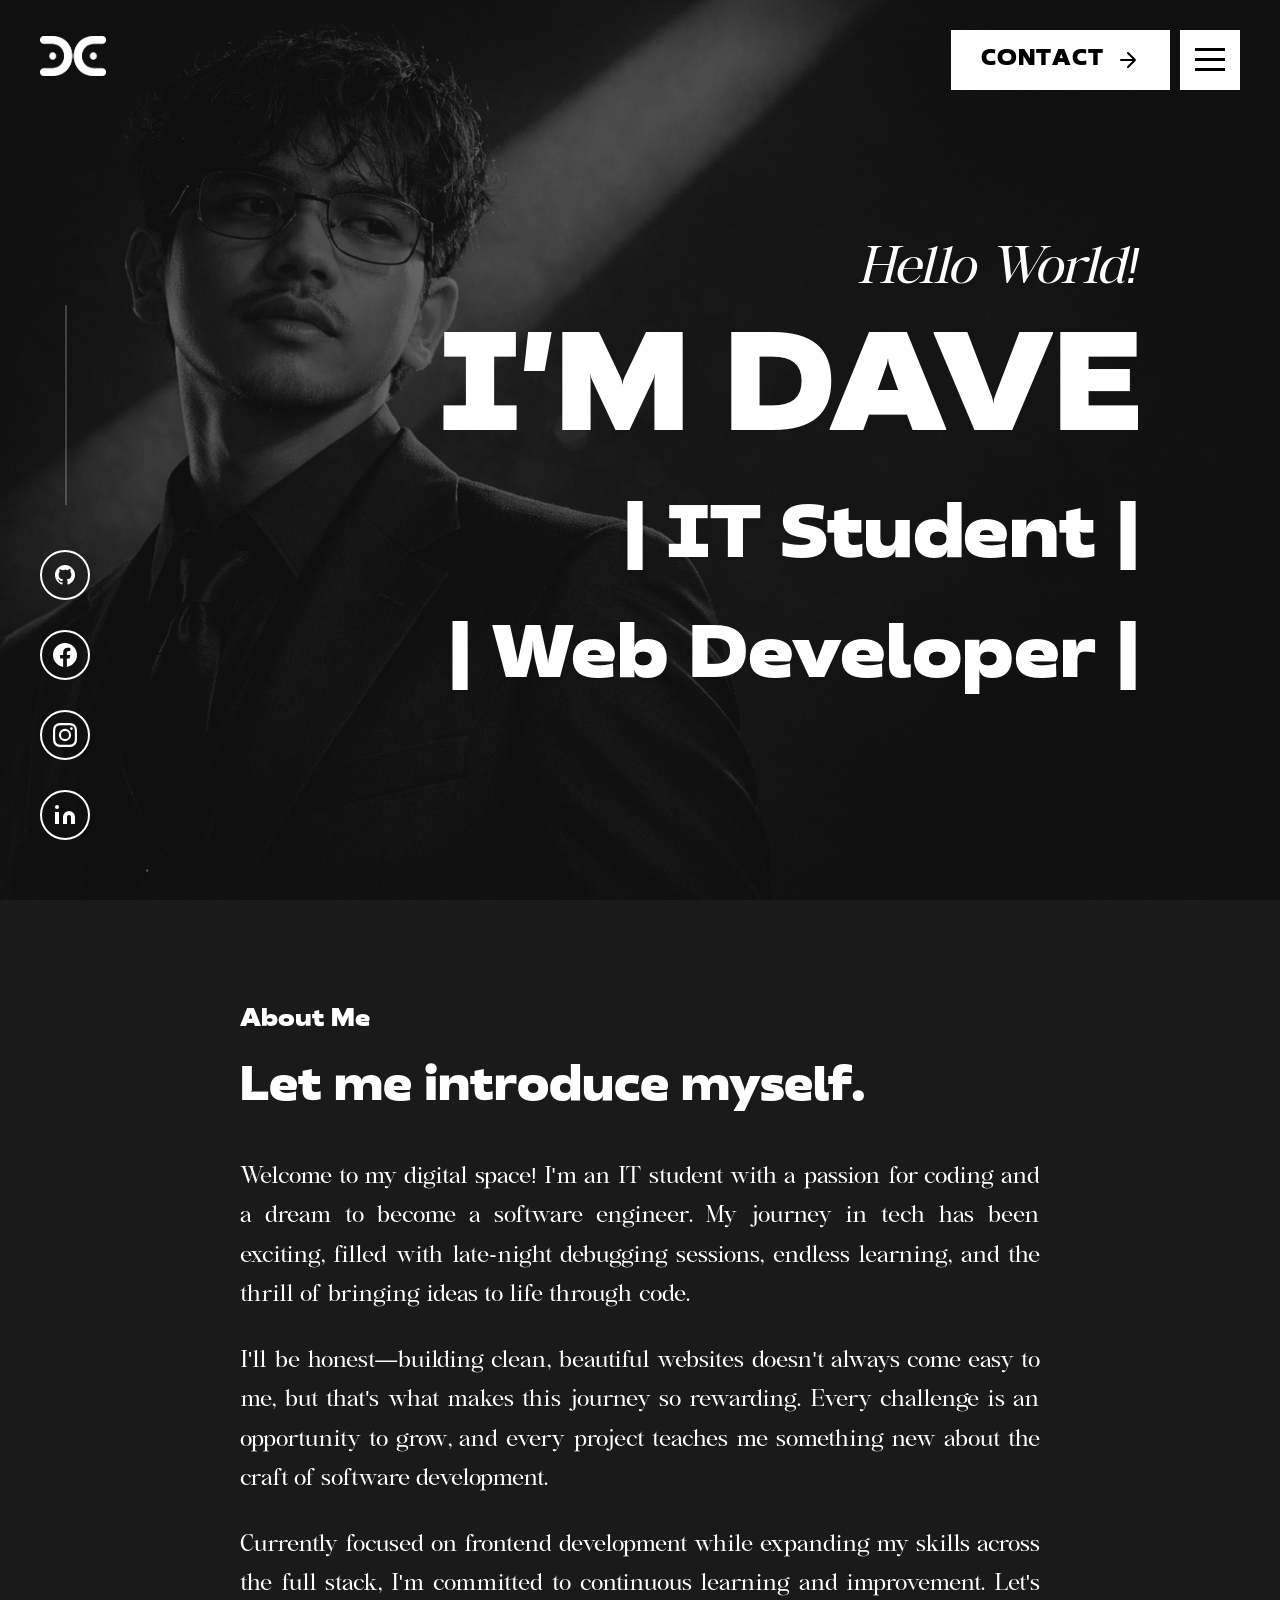
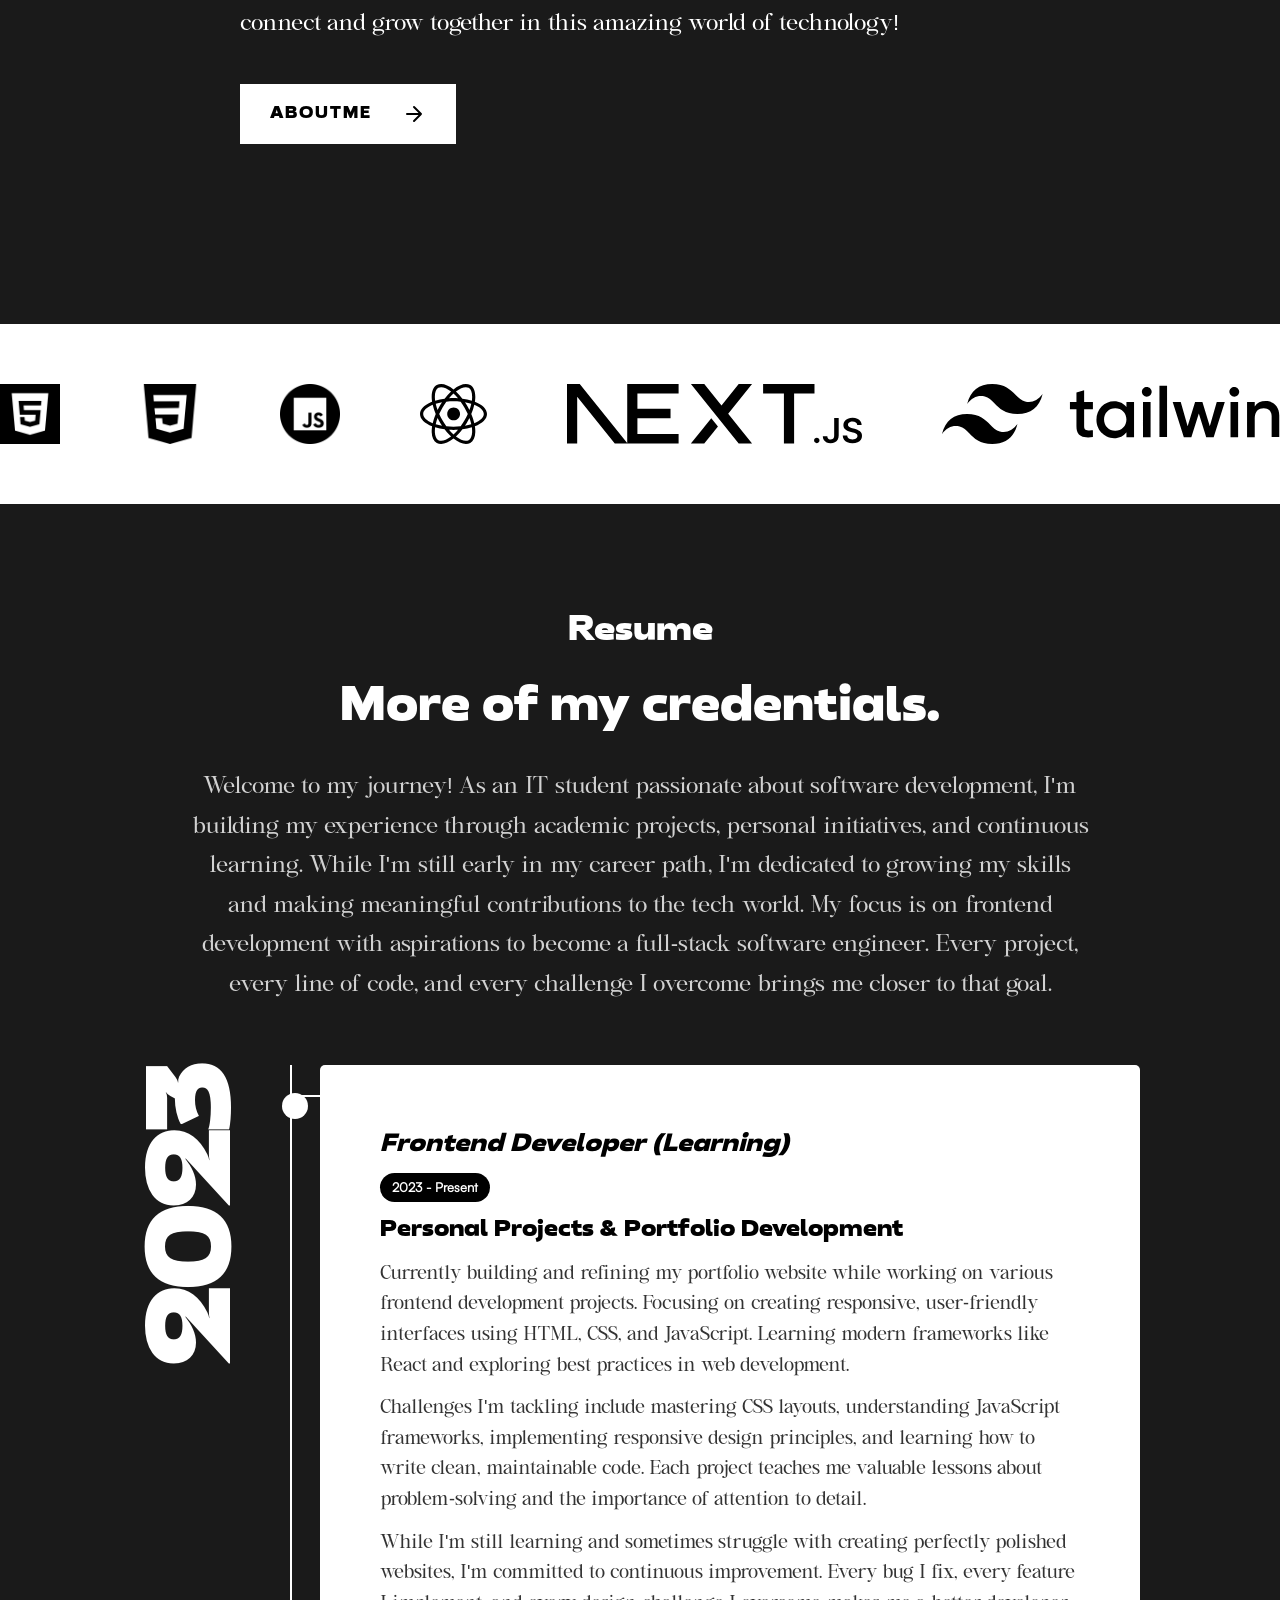
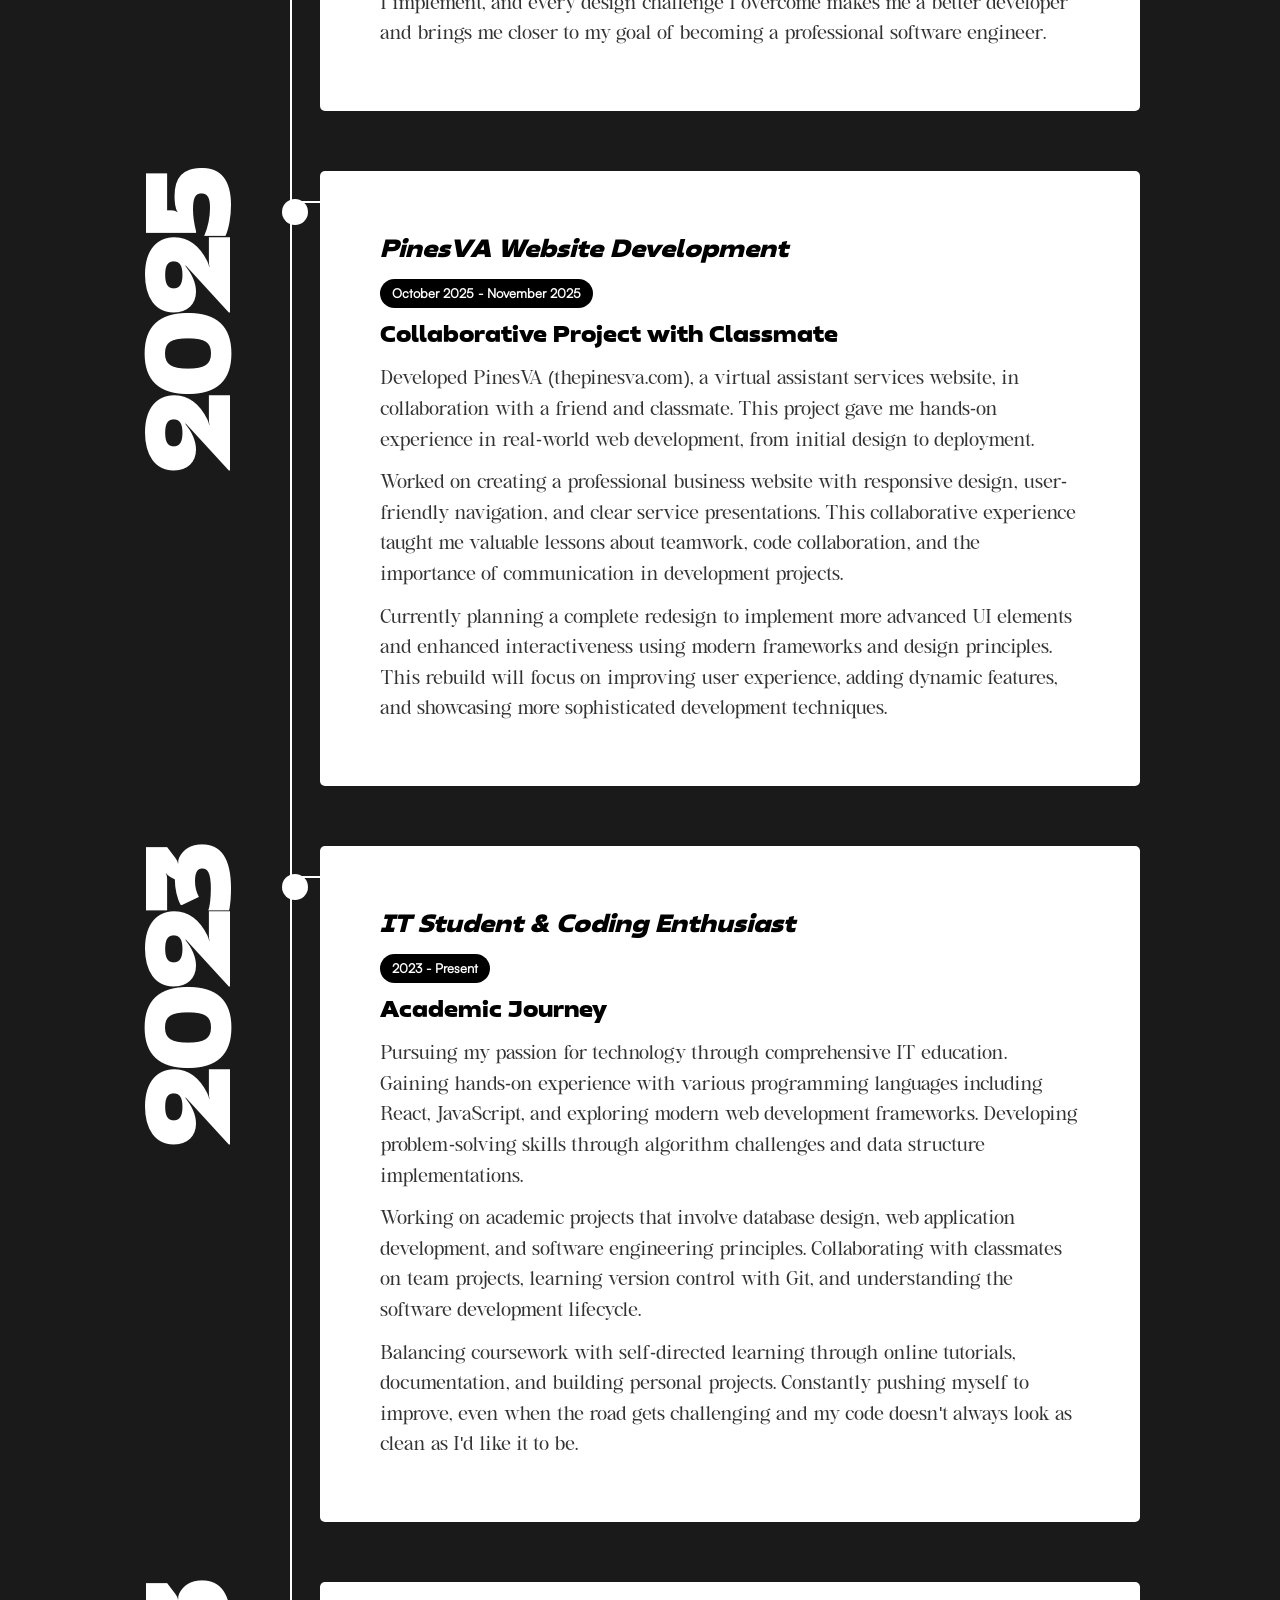
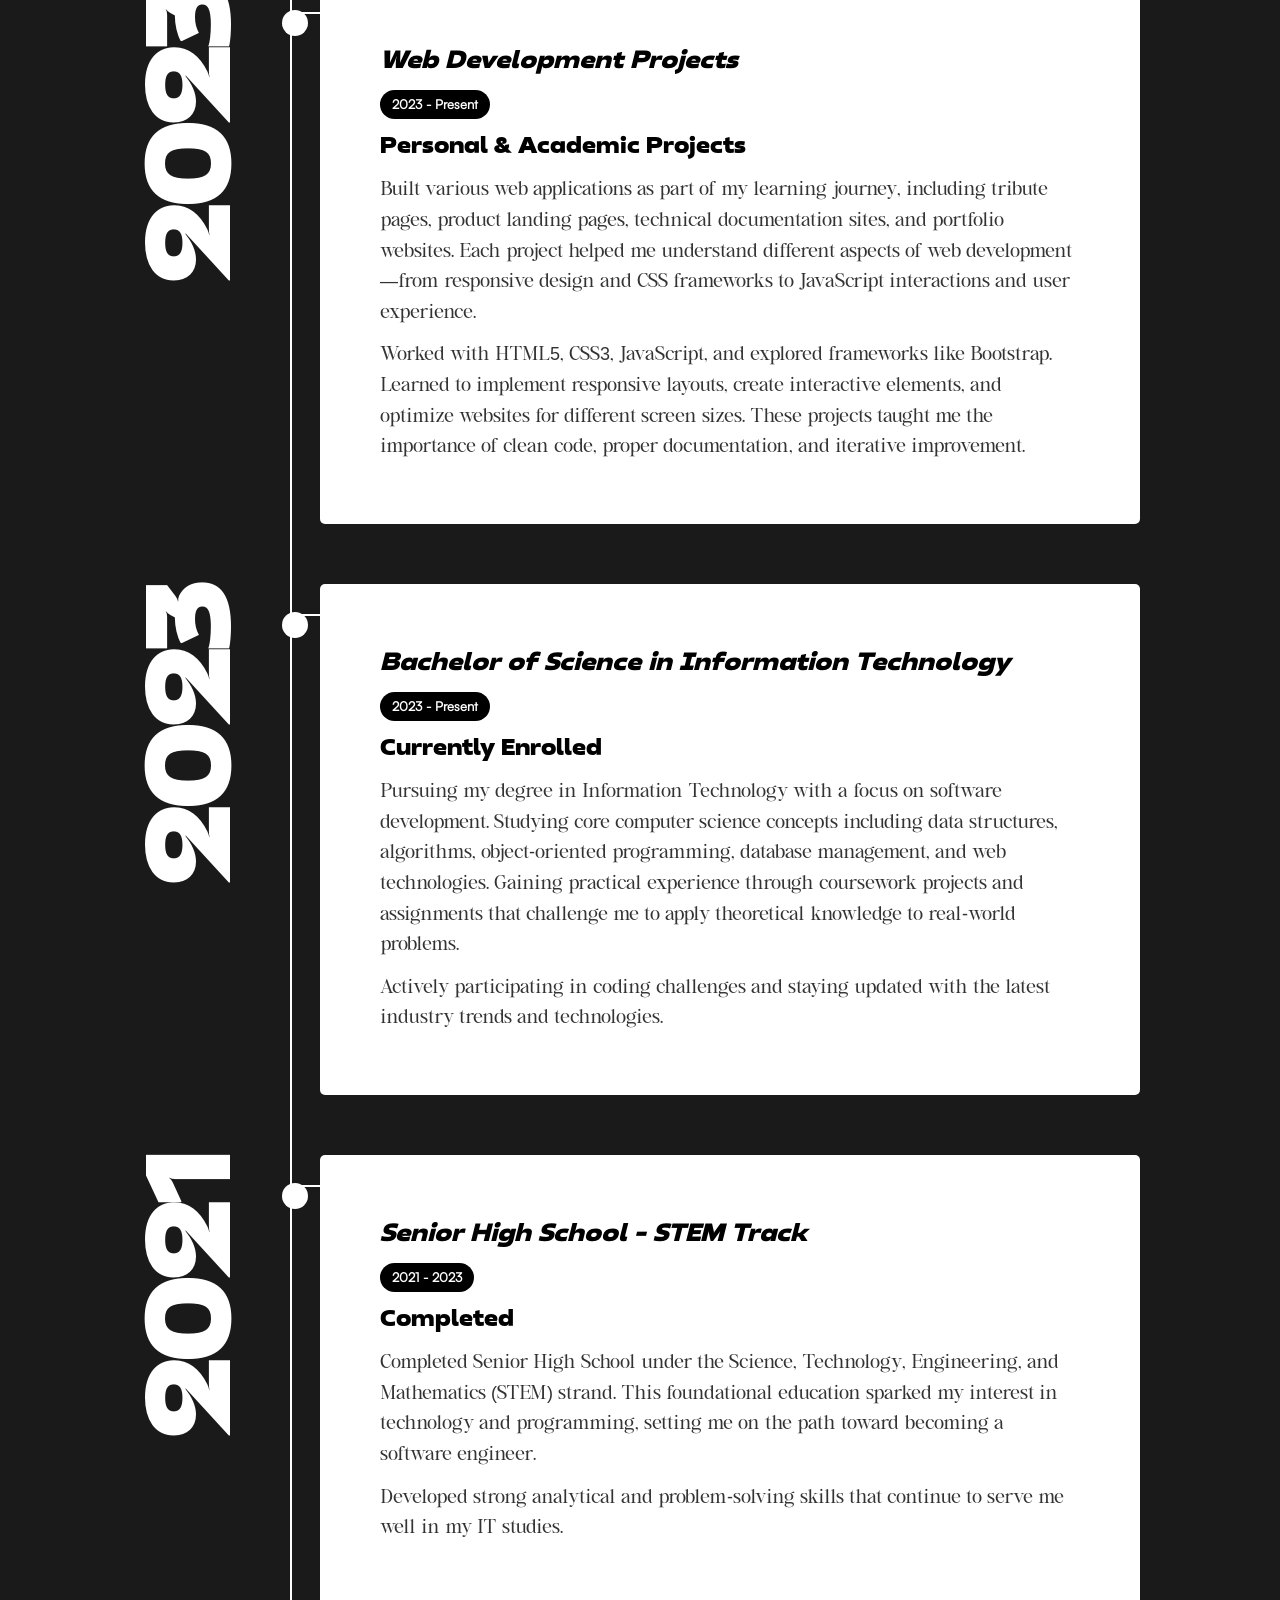
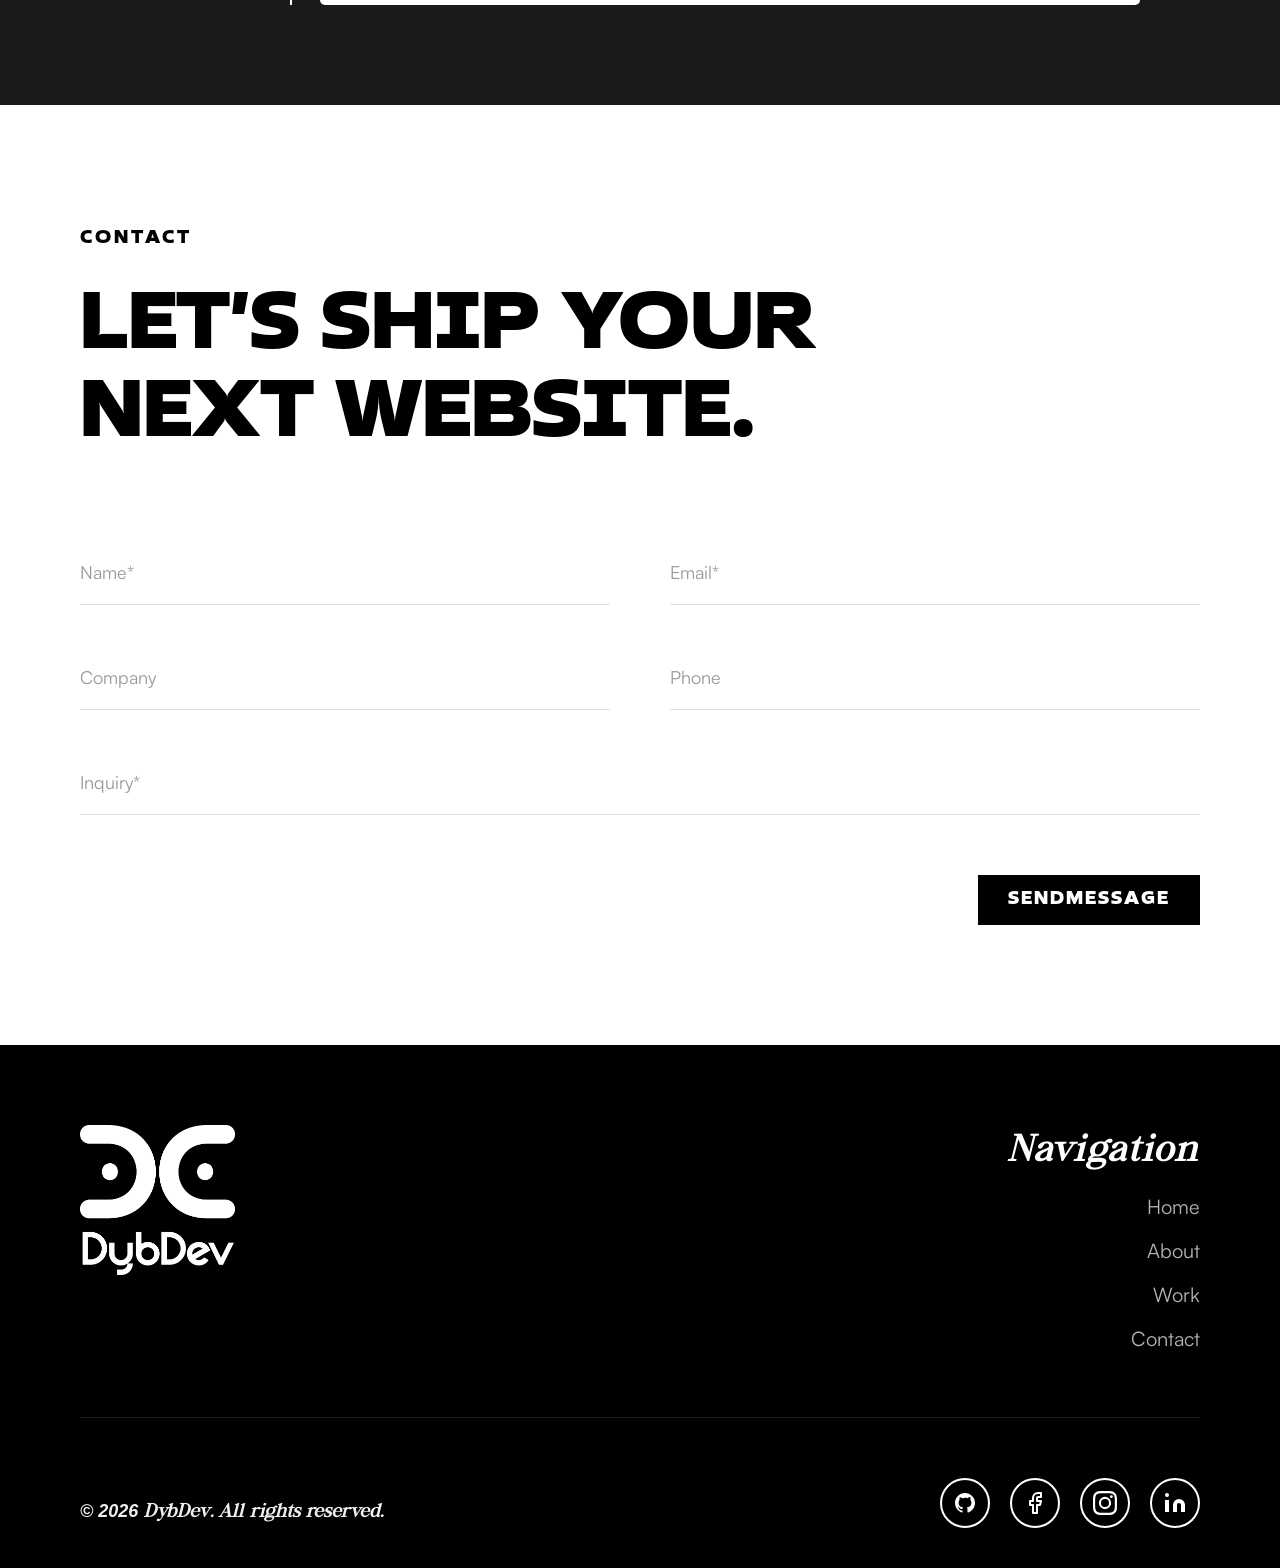
==== commit bae50f3a: "Fixed issues" ====
--- a/index.html
+++ b/index.html
@@ -1,4 +1,3 @@
-<<<<<<< HEAD
 <!doctype html>
 <html lang="en">
   <head>
@@ -789,829 +788,3 @@
     <script src="script.js"></script>
   </body>
 </html>
-=======
-<!doctype html>
-<html lang="en">
-  <head>
-    <meta charset="UTF-8" />
-    <meta name="viewport" content="width=device-width, initial-scale=1.0" />
-    <title>DybDev</title>
-    <link rel="stylesheet" href="styles.css" />
-    <link rel="icon" type="image/png" href="assets/images/favicon.svg"/>
-    <script src="https://cdnjs.cloudflare.com/ajax/libs/gsap/3.12.5/gsap.min.js"></script>
-  </head>
-  <body>
-    <!-- Page Loader -->
-    <div class="page-loader">
-      <div class="loader-content">
-        <div class="loader-spinner"></div>
-        <div class="loader-text">Loading...</div>
-      </div>
-    </div>
-
-    <!-- Scroll Progress Indicator -->
-    <div class="scroll-indicator">
-      <div class="scroll-line"></div>
-      <div class="scroll-progress"></div>
-    </div>
-
-    <!-- Social Media Icons -->
-    <div class="social-icons">
-      <a
-        href="https://github.com"
-        target="_blank"
-        class="social-icon"
-        data-platform="github"
-      >
-        <div class="icon-circle">
-          <svg
-            width="24"
-            height="24"
-            viewBox="0 0 24 24"
-            fill="none"
-            xmlns="http://www.w3.org/2000/svg"
-          >
-            <path
-              d="M12 2C6.477 2 2 6.477 2 12c0 4.42 2.865 8.17 6.839 9.49.5.092.682-.217.682-.482 0-.237-.008-.866-.013-1.7-2.782.603-3.369-1.34-3.369-1.34-.454-1.156-1.11-1.463-1.11-1.463-.908-.62.069-.608.069-.608 1.003.07 1.531 1.03 1.531 1.03.892 1.529 2.341 1.087 2.91.831.092-.646.35-1.086.636-1.336-2.22-.253-4.555-1.11-4.555-4.943 0-1.091.39-1.984 1.029-2.683-.103-.253-.446-1.27.098-2.647 0 0 .84-.269 2.75 1.025A9.578 9.578 0 0112 6.836c.85.004 1.705.114 2.504.336 1.909-1.294 2.747-1.025 2.747-1.025.546 1.377.203 2.394.1 2.647.64.699 1.028 1.592 1.028 2.683 0 3.842-2.339 4.687-4.566 4.935.359.309.678.919.678 1.852 0 1.336-.012 2.415-.012 2.743 0 .267.18.578.688.48C19.138 20.167 22 16.418 22 12c0-5.523-4.477-10-10-10z"
-              fill="currentColor"
-            />
-          </svg>
-        </div>
-      </a>
-      <a
-        href="https://facebook.com"
-        target="_blank"
-        class="social-icon"
-        data-platform="facebook"
-      >
-        <div class="icon-circle">
-          <svg
-            width="24"
-            height="24"
-            viewBox="0 0 24 24"
-            fill="none"
-            xmlns="http://www.w3.org/2000/svg"
-          >
-            <path
-              d="M24 12.073c0-6.627-5.373-12-12-12s-12 5.373-12 12c0 5.99 4.388 10.954 10.125 11.854v-8.385H7.078v-3.47h3.047V9.43c0-3.007 1.792-4.669 4.533-4.669 1.312 0 2.686.235 2.686.235v2.953H15.83c-1.491 0-1.956.925-1.956 1.874v2.25h3.328l-.532 3.47h-2.796v8.385C19.612 23.027 24 18.062 24 12.073z"
-              fill="currentColor"
-            />
-          </svg>
-        </div>
-      </a>
-      <a
-        href="https://instagram.com"
-        target="_blank"
-        class="social-icon"
-        data-platform="instagram"
-      >
-        <div class="icon-circle">
-          <svg
-            width="24"
-            height="24"
-            viewBox="0 0 24 24"
-            fill="none"
-            xmlns="http://www.w3.org/2000/svg"
-          >
-            <path
-              d="M12 2.163c3.204 0 3.584.012 4.85.07 3.252.148 4.771 1.691 4.919 4.919.058 1.265.069 1.645.069 4.849 0 3.205-.012 3.584-.069 4.849-.149 3.225-1.664 4.771-4.919 4.919-1.266.058-1.644.07-4.85.07-3.204 0-3.584-.012-4.849-.07-3.26-.149-4.771-1.699-4.919-4.92-.058-1.265-.07-1.644-.07-4.849 0-3.204.013-3.583.07-4.849.149-3.227 1.664-4.771 4.919-4.919 1.266-.057 1.645-.069 4.849-.069zM12 0C8.741 0 8.333.014 7.053.072 2.695.272.273 2.69.073 7.052.014 8.333 0 8.741 0 12c0 3.259.014 3.668.072 4.948.2 4.358 2.618 6.78 6.98 6.98C8.333 23.986 8.741 24 12 24c3.259 0 3.668-.014 4.948-.072 4.354-.2 6.782-2.618 6.979-6.98.059-1.28.073-1.689.073-4.948 0-3.259-.014-3.667-.072-4.947-.196-4.354-2.617-6.78-6.979-6.98C15.668.014 15.259 0 12 0zm0 5.838a6.162 6.162 0 100 12.324 6.162 6.162 0 000-12.324zM12 16a4 4 0 110-8 4 4 0 010 8zm6.406-11.845a1.44 1.44 0 100 2.881 1.44 1.44 0 000-2.881z"
-              fill="currentColor"
-            />
-          </svg>
-        </div>
-      </a>
-      <a
-        href="https://linkedin.com"
-        target="_blank"
-        class="social-icon"
-        data-platform="linkedin"
-      >
-        <div class="icon-circle">
-          <svg
-            width="24"
-            height="24"
-            viewBox="0 0 24 24"
-            fill="none"
-            xmlns="http://www.w3.org/2000/svg"
-          >
-            <path
-              d="M16 8a6 6 0 016 6v7h-4v-7a2 2 0 00-2-2 2 2 0 00-2 2v7h-4v-7a6 6 0 016-6zM2 9h4v12H2z"
-              fill="currentColor"
-            />
-            <circle cx="4" cy="4" r="2" fill="currentColor" />
-          </svg>
-        </div>
-      </a>
-    </div>
-    <div class="navbar">
-      <div class="logo">
-        <img src="assets/images/logo.png" alt="DybDev Logo" />
-      </div>
-      <nav>
-        <ul>
-          <li>
-            <a href="#contact" class="contact-btn">
-              <span class="btn-text-wrapper">
-                <span class="contact-text">
-                  <span>C</span>
-                  <span>O</span>
-                  <span>N</span>
-                  <span>T</span>
-                  <span>A</span>
-                  <span>C</span>
-                  <span>T</span>
-                </span>
-                <span class="go-text">
-                  <span>G</span><span>O</span><span>!</span>
-                </span>
-              </span>
-              <svg
-                class="arrow-icon"
-                width="24"
-                height="24"
-                viewBox="0 0 24 24"
-                fill="none"
-                xmlns="http://www.w3.org/2000/svg"
-              >
-                <path
-                  d="M5 12H19M19 12L12 5M19 12L12 19"
-                  stroke="currentColor"
-                  stroke-width="2"
-                  stroke-linecap="round"
-                  stroke-linejoin="round"
-                />
-              </svg>
-            </a>
-          </li>
-        </ul>
-      </nav>
-      <div class="menu-icon" href="#contact">
-        <span></span>
-        <span></span>
-        <span></span>
-      </div>
-    </div>
-
-    <!-- Full Screen Menu -->
-    <div class="fullscreen-menu">
-      <nav class="menu-nav">
-        <ul class="menu-list">
-          <li class="menu-item">
-            <a href="#home" class="menu-link">
-              <span class="menu-text-row menu-text-clone">
-                <span class="char">H</span>
-                <span class="char">O</span>
-                <span class="char">M</span>
-                <span class="char">E</span>
-              </span>
-              <span class="menu-text-row">
-                <span class="char">H</span>
-                <span class="char">O</span>
-                <span class="char">M</span>
-                <span class="char">E</span>
-              </span>
-            </a>
-          </li>
-          <li class="menu-item">
-            <a href="#about" class="menu-link">
-              <span class="menu-text-row menu-text-clone">
-                <span class="char">A</span>
-                <span class="char">B</span>
-                <span class="char">O</span>
-                <span class="char">U</span>
-                <span class="char">T</span>
-              </span>
-              <span class="menu-text-row">
-                <span class="char">A</span>
-                <span class="char">B</span>
-                <span class="char">O</span>
-                <span class="char">U</span>
-                <span class="char">T</span>
-              </span>
-            </a>
-          </li>
-          <li class="menu-item">
-            <a href="#work" class="menu-link">
-              <span class="menu-text-row menu-text-clone">
-                <span class="char">W</span>
-                <span class="char">O</span>
-                <span class="char">R</span>
-                <span class="char">K</span>
-              </span>
-              <span class="menu-text-row">
-                <span class="char">W</span>
-                <span class="char">O</span>
-                <span class="char">R</span>
-                <span class="char">K</span>
-              </span>
-            </a>
-          </li>
-          <li class="menu-item">
-            <a href="#contact" class="menu-link">
-              <span class="menu-text-row menu-text-clone">
-                <span class="char">C</span>
-                <span class="char">O</span>
-                <span class="char">N</span>
-                <span class="char">T</span>
-                <span class="char">A</span>
-                <span class="char">C</span>
-                <span class="char">T</span>
-              </span>
-              <span class="menu-text-row">
-                <span class="char">C</span>
-                <span class="char">O</span>
-                <span class="char">N</span>
-                <span class="char">T</span>
-                <span class="char">A</span>
-                <span class="char">C</span>
-                <span class="char">T</span>
-              </span>
-            </a>
-          </li>
-        </ul>
-      </nav>
-
-      <div class="menu-social">
-        <a
-          href="https://github.com/dybdev"
-          target="_blank"
-          class="menu-social-link"
-          >GitHub</a
-        >
-        <a
-          href="https://www.facebook.com/daverico.cayabyab/"
-          target="_blank"
-          class="menu-social-link"
-          >Facebook</a
-        >
-        <a
-          href="https://www.instagram.com/_dybntfnd/"
-          target="_blank"
-          class="menu-social-link"
-          >Instagram</a
-        >
-      </div>
-    </div>
-
-    <div class="hero">
-      <div class="bg-hero">
-        <img src="assets/images/bg-hero.png" alt="Hero Background" />
-      </div>
-      <div class="hero-title">
-        <h3>Hello World!</h3>
-        <h1>I'm Dave</h1>
-        <h2>| IT Student |</h2>
-        <h2>| Web Developer |</h2>
-        <a href="#about" class="about-btn">
-          <span class="btn-text-wrapper">
-            <span class="about-text">
-              <span>A</span>
-              <span>B</span>
-              <span>O</span>
-              <span>U</span>
-              <span>T</span>
-              <span> </span>
-              <span>M</span>
-              <span>E</span>
-            </span>
-            <span class="go-text">
-              <span>G</span><span>O</span><span>!</span>
-            </span>
-          </span>
-          <svg
-            class="arrow-icon"
-            width="24"
-            height="24"
-            viewBox="0 0 24 24"
-            fill="none"
-            xmlns="http://www.w3.org/2000/svg"
-          >
-            <path
-              d="M5 12H19M19 12L12 5M19 12L12 19"
-              stroke="currentColor"
-              stroke-width="2"
-              stroke-linecap="round"
-              stroke-linejoin="round"
-            />
-          </svg>
-        </a>
-      </div>
-    </div>
-
-    <section class="about" id="about">
-      <div class="about-wrapper">
-        <div class="about-content">
-          <h2>About Me</h2>
-          <h1>Let me introduce myself.</h1>
-          <p>
-            Welcome to my digital space! I'm an IT student with a passion for
-            coding and a dream to become a software engineer. My journey in tech
-            has been exciting, filled with late-night debugging sessions,
-            endless learning, and the thrill of bringing ideas to life through
-            code.
-          </p>
-          <br />
-          <p>
-            I'll be honest—building clean, beautiful websites doesn't always
-            come easy to me, but that's what makes this journey so rewarding.
-            Every challenge is an opportunity to grow, and every project teaches
-            me something new about the craft of software development.
-          </p>
-          <br />
-          <p>
-            Currently focused on frontend development while expanding my skills
-            across the full stack, I'm committed to continuous learning and
-            improvement. Let's connect and grow together in this amazing world
-            of technology!
-          </p>
-        </div>
-
-        <div class="profile">
-          <div class="profile-content">
-            <h2>Profile</h2>
-            <p>
-              I'm a dedicated IT student with a genuine love for coding and
-              technology. While I'm still on my journey to mastering the art of
-              building clean, polished websites, I embrace every challenge as a
-              learning opportunity. My focus is on frontend development, but I'm
-              constantly expanding my knowledge to become a well-rounded
-              software engineer. I believe in the power of persistence,
-              continuous learning, and the magic that happens when passion meets
-              dedication. When I'm not coding, you'll find me exploring new
-              technologies, working on personal projects, and dreaming about the
-              innovative solutions I'll create in the future.
-            </p>
-            <ul class="info-list">
-              <li>
-                <strong>Fullname:</strong>
-                <span>Daverico Lloyd B. Cayabyab</span>
-              </li>
-              <li><strong>Birth Date:</strong> <span>July 12, 2005</span></li>
-              <li>
-                <strong>Job:</strong> <span>Student, frontend Developer</span>
-              </li>
-              <li>
-                <strong>Website:</strong>
-                <span>https://daverico-portfolio.vercel.app</span>
-              </li>
-              <li><strong>Email:</strong> <span>davericoc@gmail.com</span></li>
-            </ul>
-          </div>
-        </div>
-      </div>
-    </section>
-
-    <section class="skills">
-      <div class="marquee">
-        <div class="marquee-content">
-          <div class="marquee-item">
-            <img src="assets/images/html.png" alt="HTML5" />
-          </div>
-          <div class="marquee-item">
-            <img src="assets/images/css-3.png" alt="CSS3" />
-          </div>
-          <div class="marquee-item">
-            <img src="assets/images/js.png" alt="JavaScript" />
-          </div>
-          <div class="marquee-item">
-            <img src="assets/images/react.svg" alt="React" class="black-logo" />
-          </div>
-          <div class="marquee-item">
-            <img src="assets/images/nextjs.svg" alt="Next.js" />
-          </div>
-          <div class="marquee-item">
-            <img
-              src="assets/images/tailwind.svg"
-              alt="Tailwind CSS"
-              class="black-logo"
-            />
-          </div>
-          <div class="marquee-item">
-            <img src="assets/images/figma.svg" alt="Figma" />
-          </div>
-          <div class="marquee-item">
-            <img src="assets/images/github.png" alt="GitHub" />
-          </div>
-          <!-- Duplicate for seamless loop -->
-          <div class="marquee-item">
-            <img src="assets/images/html.png" alt="HTML5" />
-          </div>
-          <div class="marquee-item">
-            <img src="assets/images/css-3.png" alt="CSS3" />
-          </div>
-          <div class="marquee-item">
-            <img src="assets/images/js.png" alt="JavaScript" />
-          </div>
-          <div class="marquee-item">
-            <img src="assets/images/react.svg" alt="React" class="black-logo" />
-          </div>
-          <div class="marquee-item">
-            <img src="assets/images/nextjs.svg" alt="Next.js" />
-          </div>
-          <div class="marquee-item">
-            <img
-              src="assets/images/tailwind.svg"
-              alt="Tailwind CSS"
-              class="black-logo"
-            />
-          </div>
-          <div class="marquee-item">
-            <img src="assets/images/figma.svg" alt="Figma" />
-          </div>
-          <div class="marquee-item">
-            <img src="assets/images/github.png" alt="GitHub" />
-          </div>
-        </div>
-      </div>
-    </section>
-    <section class="resume" id="work">
-      <div class="resume-container">
-        <h2>Resume</h2>
-        <h1>More of my credentials.</h1>
-        <p>
-          Welcome to my journey! As an IT student passionate about software
-          development, I'm building my experience through academic projects,
-          personal initiatives, and continuous learning. While I'm still early
-          in my career path, I'm dedicated to growing my skills and making
-          meaningful contributions to the tech world. My focus is on frontend
-          development with aspirations to become a full-stack software engineer.
-          Every project, every line of code, and every challenge I overcome
-          brings me closer to that goal.
-        </p>
-      </div>
-      <div class="work-experience">
-        <div class="timeline-scroll-container">
-          <div class="timeline-track">
-            <div class="timeline-item" data-year="2023">
-              <div class="timeline-year">2023</div>
-              <div class="timeline-card">
-                <div class="timeline-header">
-                  <h3>Frontend Developer (Learning)</h3>
-                  <span class="timeline-date">2023 - Present</span>
-                </div>
-                <h4>Personal Projects & Portfolio Development</h4>
-                <p>
-                  Currently building and refining my portfolio website while
-                  working on various frontend development projects. Focusing on
-                  creating responsive, user-friendly interfaces using HTML, CSS,
-                  and JavaScript. Learning modern frameworks like React and
-                  exploring best practices in web development.
-                </p>
-                <p>
-                  Challenges I'm tackling include mastering CSS layouts,
-                  understanding JavaScript frameworks, implementing responsive
-                  design principles, and learning how to write clean,
-                  maintainable code. Each project teaches me valuable lessons
-                  about problem-solving and the importance of attention to
-                  detail.
-                </p>
-                <p>
-                  While I'm still learning and sometimes struggle with creating
-                  perfectly polished websites, I'm committed to continuous
-                  improvement. Every bug I fix, every feature I implement, and
-                  every design challenge I overcome makes me a better developer
-                  and brings me closer to my goal of becoming a professional
-                  software engineer.
-                </p>
-              </div>
-            </div>
-
-            <div class="timeline-item" data-year="2025">
-              <div class="timeline-year">2025</div>
-              <div class="timeline-card">
-                <div class="timeline-header">
-                  <h3>PinesVA Website Development</h3>
-                  <span class="timeline-date"
-                    >October 2025 - November 2025</span
-                  >
-                </div>
-                <h4>Collaborative Project with Classmate</h4>
-                <p>
-                  Developed PinesVA (thepinesva.com), a virtual assistant
-                  services website, in collaboration with a friend and
-                  classmate. This project gave me hands-on experience in
-                  real-world web development, from initial design to deployment.
-                </p>
-                <p>
-                  Worked on creating a professional business website with
-                  responsive design, user-friendly navigation, and clear service
-                  presentations. This collaborative experience taught me
-                  valuable lessons about teamwork, code collaboration, and the
-                  importance of communication in development projects.
-                </p>
-                <p>
-                  Currently planning a complete redesign to implement more
-                  advanced UI elements and enhanced interactiveness using modern
-                  frameworks and design principles. This rebuild will focus on
-                  improving user experience, adding dynamic features, and
-                  showcasing more sophisticated development techniques.
-                </p>
-              </div>
-            </div>
-
-            <div class="timeline-item" data-year="2023">
-              <div class="timeline-year">2023</div>
-              <div class="timeline-card">
-                <div class="timeline-header">
-                  <h3>IT Student & Coding Enthusiast</h3>
-                  <span class="timeline-date">2023 - Present</span>
-                </div>
-                <h4>Academic Journey</h4>
-                <p>
-                  Pursuing my passion for technology through comprehensive IT
-                  education. Gaining hands-on experience with various
-                  programming languages including React, JavaScript, and
-                  exploring modern web development frameworks. Developing
-                  problem-solving skills through algorithm challenges and data
-                  structure implementations.
-                </p>
-                <p>
-                  Working on academic projects that involve database design, web
-                  application development, and software engineering principles.
-                  Collaborating with classmates on team projects, learning
-                  version control with Git, and understanding the software
-                  development lifecycle.
-                </p>
-                <p>
-                  Balancing coursework with self-directed learning through
-                  online tutorials, documentation, and building personal
-                  projects. Constantly pushing myself to improve, even when the
-                  road gets challenging and my code doesn't always look as clean
-                  as I'd like it to be.
-                </p>
-              </div>
-            </div>
-
-            <div class="timeline-item" data-year="2023">
-              <div class="timeline-year">2023</div>
-              <div class="timeline-card">
-                <div class="timeline-header">
-                  <h3>Web Development Projects</h3>
-                  <span class="timeline-date">2023 - Present</span>
-                </div>
-                <h4>Personal & Academic Projects</h4>
-                <p>
-                  Built various web applications as part of my learning journey,
-                  including tribute pages, product landing pages, technical
-                  documentation sites, and portfolio websites. Each project
-                  helped me understand different aspects of web development—from
-                  responsive design and CSS frameworks to JavaScript
-                  interactions and user experience.
-                </p>
-                <p>
-                  Worked with HTML5, CSS3, JavaScript, and explored frameworks
-                  like Bootstrap. Learned to implement responsive layouts,
-                  create interactive elements, and optimize websites for
-                  different screen sizes. These projects taught me the
-                  importance of clean code, proper documentation, and iterative
-                  improvement.
-                </p>
-              </div>
-            </div>
-
-            <div class="timeline-item" data-year="2023">
-              <div class="timeline-year">2023</div>
-              <div class="timeline-card">
-                <div class="timeline-header">
-                  <h3>Bachelor of Science in Information Technology</h3>
-                  <span class="timeline-date">2023 - Present</span>
-                </div>
-                <h4>Currently Enrolled</h4>
-                <p>
-                  Pursuing my degree in Information Technology with a focus on
-                  software development. Studying core computer science concepts
-                  including data structures, algorithms, object-oriented
-                  programming, database management, and web technologies.
-                  Gaining practical experience through coursework projects and
-                  assignments that challenge me to apply theoretical knowledge
-                  to real-world problems.
-                </p>
-                <p>
-                  Actively participating in coding challenges and staying
-                  updated with the latest industry trends and technologies.
-                </p>
-              </div>
-            </div>
-
-            <div class="timeline-item" data-year="2021">
-              <div class="timeline-year">2021</div>
-              <div class="timeline-card">
-                <div class="timeline-header">
-                  <h3>Senior High School - STEM Track</h3>
-                  <span class="timeline-date">2021 - 2023</span>
-                </div>
-                <h4>Completed</h4>
-                <p>
-                  Completed Senior High School under the Science, Technology,
-                  Engineering, and Mathematics (STEM) strand. This foundational
-                  education sparked my interest in technology and programming,
-                  setting me on the path toward becoming a software engineer.
-                </p>
-                <p>
-                  Developed strong analytical and problem-solving skills that
-                  continue to serve me well in my IT studies.
-                </p>
-              </div>
-            </div>
-          </div>
-        </div>
-      </div>
-    </section>
-
-    <section class="contact" id="contact">
-      <div class="contact-container">
-        <div class="contact-header">
-          <h2>CONTACT</h2>
-          <h1>LET'S SHIP YOUR<br />NEXT WEBSITE.</h1>
-        </div>
-
-        <form class="contact-form">
-          <div class="form-row">
-            <input
-              type="text"
-              id="name"
-              name="name"
-              placeholder="Name*"
-              required
-            />
-            <input
-              type="email"
-              id="email"
-              name="email"
-              placeholder="Email*"
-              required
-            />
-          </div>
-
-          <div class="form-row">
-            <input
-              type="text"
-              id="company"
-              name="company"
-              placeholder="Company"
-            />
-            <input type="tel" id="phone" name="phone" placeholder="Phone" />
-          </div>
-
-          <div class="form-full">
-            <input
-              type="text"
-              id="inquiry"
-              name="inquiry"
-              placeholder="Inquiry*"
-              required
-            />
-          </div>
-
-          <div class="form-footer">
-            <p></p>
-            <button type="submit" class="submit-btn">
-              <span class="btn-text-wrapper">
-                <span class="submit-text">
-                  <span>S</span>
-                  <span>E</span>
-                  <span>N</span>
-                  <span>D</span>
-                  <span> </span>
-                  <span>M</span>
-                  <span>E</span>
-                  <span>S</span>
-                  <span>S</span>
-                  <span>A</span>
-                  <span>G</span>
-                  <span>E</span>
-                </span>
-                <span class="go-text">
-                  <span>G</span>
-                  <span>O</span>
-                  <span>!</span>
-                </span>
-              </span>
-            </button>
-          </div>
-        </form>
-      </div>
-    </section>
-
-    <footer class="footer">
-      <div class="footer-content">
-        <div class="footer-top">
-          <div class="footer-brand">
-            <img
-              src="assets/images/footer-logo.png"
-              alt="DybDev Logo"
-              class="footer-logo"
-            />
-          </div>
-
-          <div class="footer-links">
-            <div class="footer-column">
-              <h3>Navigation</h3>
-              <ul>
-                <li><a href="#">Home</a></li>
-                <li><a href="#about">About</a></li>
-                <li><a href="#work">Work</a></li>
-                <li><a href="#contact">Contact</a></li>
-              </ul>
-            </div>
-          </div>
-        </div>
-
-        <div class="footer-bottom">
-          <div class="footer-left">
-            <h3>&copy; 2026 DybDev. All rights reserved.</h3>
-          </div>
-          <div class="footer-social">
-            <a
-              href="https://github.com"
-              target="_blank"
-              class="footer-social-icon"
-            >
-              <div class="icon-circle">
-                <svg
-                  width="24"
-                  height="24"
-                  viewBox="0 0 24 24"
-                  fill="none"
-                  xmlns="http://www.w3.org/2000/svg"
-                >
-                  <path
-                    d="M12 2C6.477 2 2 6.477 2 12c0 4.42 2.865 8.17 6.839 9.49.5.092.682-.217.682-.482 0-.237-.008-.866-.013-1.7-2.782.603-3.369-1.34-3.369-1.34-.454-1.156-1.11-1.463-1.11-1.463-.908-.62.069-.608.069-.608 1.003.07 1.531 1.03 1.531 1.03.892 1.529 2.341 1.087 2.91.831.092-.646.35-1.086.636-1.336-2.22-.253-4.555-1.11-4.555-4.943 0-1.091.39-1.984 1.029-2.683-.103-.253-.446-1.27.098-2.647 0 0 .84-.269 2.75 1.025A9.578 9.578 0 0112 6.836c.85.004 1.705.114 2.504.336 1.909-1.294 2.747-1.025 2.747-1.025.546 1.377.203 2.394.1 2.647.64.699 1.028 1.592 1.028 2.683 0 3.842-2.339 4.687-4.566 4.935.359.309.678.919.678 1.852 0 1.336-.012 2.415-.012 2.743 0 .267.18.578.688.48C19.138 20.167 22 16.418 22 12c0-5.523-4.477-10-10-10z"
-                    fill="currentColor"
-                  />
-                </svg>
-              </div>
-            </a>
-            <a
-              href="https://facebook.com"
-              target="_blank"
-              class="footer-social-icon"
-            >
-              <div class="icon-circle">
-                <svg
-                  width="24"
-                  height="24"
-                  viewBox="0 0 24 24"
-                  fill="none"
-                  xmlns="http://www.w3.org/2000/svg"
-                >
-                  <path
-                    d="M18 2h-3a5 5 0 00-5 5v3H7v4h3v8h4v-8h3l1-4h-4V7a1 1 0 011-1h3z"
-                    stroke="currentColor"
-                    stroke-width="2"
-                    stroke-linecap="round"
-                    stroke-linejoin="round"
-                  />
-                </svg>
-              </div>
-            </a>
-            <a
-              href="https://instagram.com"
-              target="_blank"
-              class="footer-social-icon"
-            >
-              <div class="icon-circle">
-                <svg
-                  width="24"
-                  height="24"
-                  viewBox="0 0 24 24"
-                  fill="none"
-                  xmlns="http://www.w3.org/2000/svg"
-                >
-                  <path
-                    d="M12 2.163c3.204 0 3.584.012 4.85.07 3.252.148 4.771 1.691 4.919 4.919.058 1.265.069 1.645.069 4.849 0 3.205-.012 3.584-.069 4.849-.149 3.225-1.664 4.771-4.919 4.919-1.266.058-1.644.07-4.85.07-3.204 0-3.584-.012-4.849-.07-3.26-.149-4.771-1.699-4.919-4.92-.058-1.265-.07-1.644-.07-4.849 0-3.204.013-3.583.07-4.849.149-3.227 1.664-4.771 4.919-4.919 1.266-.057 1.645-.069 4.849-.069zM12 0C8.741 0 8.333.014 7.053.072 2.695.272.273 2.69.073 7.052.014 8.333 0 8.741 0 12c0 3.259.014 3.668.072 4.948.2 4.358 2.618 6.78 6.98 6.98C8.333 23.986 8.741 24 12 24c3.259 0 3.668-.014 4.948-.072 4.354-.2 6.782-2.618 6.979-6.98.059-1.28.073-1.689.073-4.948 0-3.259-.014-3.667-.072-4.947-.196-4.354-2.617-6.78-6.979-6.98C15.668.014 15.259 0 12 0zm0 5.838a6.162 6.162 0 100 12.324 6.162 6.162 0 000-12.324zM12 16a4 4 0 110-8 4 4 0 010 8zm6.406-11.845a1.44 1.44 0 100 2.881 1.44 1.44 0 000-2.881z"
-                    fill="currentColor"
-                  />
-                </svg>
-              </div>
-            </a>
-            <a
-              href="https://linkedin.com"
-              target="_blank"
-              class="footer-social-icon"
-            >
-              <div class="icon-circle">
-                <svg
-                  width="24"
-                  height="24"
-                  viewBox="0 0 24 24"
-                  fill="none"
-                  xmlns="http://www.w3.org/2000/svg"
-                >
-                  <path
-                    d="M16 8a6 6 0 016 6v7h-4v-7a2 2 0 00-2-2 2 2 0 00-2 2v7h-4v-7a6 6 0 016-6zM2 9h4v12H2z"
-                    fill="currentColor"
-                  />
-                  <circle cx="4" cy="4" r="2" fill="currentColor" />
-                </svg>
-              </div>
-            </a>
-          </div>
-        </div>
-      </div>
-    </footer>
-
-    <script src="script.js"></script>
-  </body>
-</html>
->>>>>>> d025b83d505d9a6e5b2879054378af46f227ae09
--- a/styles.css
+++ b/styles.css
@@ -1,4 +1,3 @@
-<<<<<<< HEAD
 /* Font Face Declarations */
 @font-face {
   font-family: "Satoshi";
@@ -2442,1771 +2441,3 @@
     gap: 30px;
   }
 }
-=======
-/* Font Face Declarations */
-@font-face {
-  font-family: "Satoshi";
-  src:
-    url("assets/images/fonts/Satoshi-Regular.woff2") format("woff2"),
-    url("assets/images/fonts/Satoshi-Regular.woff") format("woff"),
-    url("assets/images/fonts/Satoshi-Regular.ttf") format("truetype");
-  font-weight: 400;
-  font-style: normal;
-  font-display: swap;
-}
-
-@font-face {
-  font-family: "Baflion Sans";
-  src: url("assets/images/fonts/BaflionSans-Black.otf") format("opentype");
-  font-weight: 900;
-  font-style: normal;
-  font-display: swap;
-}
-
-@font-face {
-  font-family: "GC Mozarella";
-  src: url("assets/images/fonts/GCMozarellaDemo-Regular.otf") format("truetype");
-  font-weight: 400;
-  font-style: normal;
-  font-display: swap;
-}
-@font-face {
-  font-family: "Hostero";
-  src: url("assets/images/fonts/HosteroRegular.ttf") format("truetype");
-  font-weight: 500;
-  font-style: normal;
-  font-display: swap;
-}
-@font-face {
-  font-family: "Roamer";
-  src: url("assets/images/fonts/Roamer.otf") format("truetype");
-  font-weight: 600;
-  font-style: normal;
-  font-display: swap;
-}
-
-/* Reset and Base Styles */
-* {
-  margin: 0;
-  padding: 0;
-  box-sizing: border-box;
-}
-
-html {
-  scroll-behavior: smooth;
-}
-
-body {
-  font-family: "Satoshi", sans-serif;
-  line-height: 1.6;
-  overflow-x: hidden;
-}
-
-body.loading {
-  overflow: hidden;
-}
-
-/* Page Loader */
-.page-loader {
-  position: fixed;
-  top: 0;
-  left: 0;
-  width: 100%;
-  height: 100%;
-  background: linear-gradient(135deg, #000000 0%, #1a1a1a 100%);
-  display: flex;
-  justify-content: center;
-  align-items: center;
-  z-index: 10000;
-  transition:
-    opacity 0.5s ease,
-    visibility 0.5s ease;
-}
-
-.page-loader.hidden {
-  opacity: 0;
-  visibility: hidden;
-}
-
-.loader-content {
-  text-align: center;
-}
-
-.loader-spinner {
-  width: 60px;
-  height: 60px;
-  border: 3px solid rgba(255, 255, 255, 0.1);
-  border-top: 3px solid #fff;
-  border-radius: 50%;
-  margin: 0 auto 20px;
-  animation: spin 1s linear infinite;
-}
-
-@keyframes spin {
-  0% {
-    transform: rotate(0deg);
-  }
-  100% {
-    transform: rotate(360deg);
-  }
-}
-
-.loader-text {
-  color: #fff;
-  font-size: 18px;
-  font-family: "Baflion Sans", sans-serif;
-  letter-spacing: 2px;
-  animation: pulse 1.5s ease-in-out infinite;
-}
-
-@keyframes pulse {
-  0%,
-  100% {
-    opacity: 0.6;
-  }
-  50% {
-    opacity: 1;
-  }
-}
-
-/* Typography */
-p {
-  font-family: "GC Mozarella", sans-serif;
-  font-weight: 400;
-}
-strong {
-    font-family: "Baflion Sans", sans-serif;
-    font-weight: 600;
-}
-h3 {
-  font-family: "GC Mozarella", sans-serif;
-  font-style: italic;
-  color: #f0f0f0;
-}
-h2 {
-  font-family: "Baflion Sans", sans-serif;
-}
-
-h1,
-h4,
-h5,
-h6 {
-  font-family: "Baflion Sans", sans-serif;
-  font-weight: 900;
-  line-height: 1.2;
-}
-
-/* Navbar Styles */
-.navbar {
-  display: flex;
-  justify-content: space-between;
-  align-items: center;
-  padding: 20px 40px;
-  position: fixed;
-  top: 0;
-  left: 0;
-  right: 0;
-  z-index: 1000;
-}
-
-.logo {
-  flex-shrink: 0;
-}
-
-.logo img {
-  height: 40px;
-  width: auto;
-  transition: filter 0.3s ease;
-}
-
-.navbar.dark-mode .logo img {
-  filter: invert(1);
-}
-
-nav {
-  display: flex;
-  justify-content: flex-end;
-  align-items: center;
-  gap: 20px;
-  flex: 1;
-
-}
-
-nav ul {
-  display: flex;
-  list-style: none;
-  gap: 15px;
-  align-items: center;
-  margin: 0;
-  padding: 10px;
-}
-
-nav ul li {
-  display: flex;
-  align-items: center;
-}
-
-nav ul li a span {
-  color: #000;
-  text-decoration: none;
-  font-family: "Baflion Sans", sans-serif;
-  font-size: 22px;
-  text-transform: uppercase;
-  font-weight: 700;
-  letter-spacing: 1px;
-  transition: opacity 0.3s;
-  position: relative;
-  display: inline-block;
-}
-
-.contact-btn {
-  background-color: #fff;
-  padding: 30px 30px;
-  display: inline-flex;
-  align-items: center;
-  justify-content: center;
-  gap: 12px;
-  position: relative;
-  overflow: hidden;
-  transition: all 0.4s cubic-bezier(0.4, 0, 0.2, 1);
-  font-weight: 900;
-  color: #000;
-  font-family: "Baflion Sans", sans-serif;
-  height: 50px;
-  text-decoration: none;
-}
-
-.contact-btn:hover {
-  background-color: #f0f0f0;
-  transform: translateY(-2px);
-}
-
-.btn-text-wrapper {
-  position: relative;
-  height: 1.2em;
-  overflow: hidden;
-  display: flex;
-  align-items: center;
-  min-width: 80px;
-}
-
-.contact-text,
-.go-text {
-  display: inline-flex;
-  position: relative;
-  transition: transform 0.4s cubic-bezier(0.76, 0, 0.24, 1);
-  color: #000;
-}
-
-.contact-text {
-  transform: translateY(0);
-  position: relative;
-}
-
-.go-text {
-  position: absolute;
-  top: 0;
-  left: 0;
-  transform: translateY(100%);
-}
-
-.contact-btn:hover .contact-text {
-  transform: translateY(-100%);
-}
-
-.contact-btn:hover .go-text {
-  transform: translateY(0);
-}
-
-.contact-text span,
-.go-text span {
-  display: inline-block;
-  transition: transform 0.3s cubic-bezier(0.34, 1.56, 0.64, 1);
-}
-
-.contact-btn:hover .contact-text span,
-.contact-btn:hover .go-text span {
-  animation: charWave 0.5s ease;
-}
-
-.contact-btn:hover .contact-text span:nth-child(1),
-.contact-btn:hover .go-text span:nth-child(1) {
-  animation-delay: 0s;
-}
-.contact-btn:hover .contact-text span:nth-child(2),
-.contact-btn:hover .go-text span:nth-child(2) {
-  animation-delay: 0.05s;
-}
-.contact-btn:hover .contact-text span:nth-child(3),
-.contact-btn:hover .go-text span:nth-child(3) {
-  animation-delay: 0.1s;
-}
-.contact-btn:hover .contact-text span:nth-child(4) {
-  animation-delay: 0.15s;
-}
-.contact-btn:hover .contact-text span:nth-child(5) {
-  animation-delay: 0.2s;
-}
-.contact-btn:hover .contact-text span:nth-child(6) {
-  animation-delay: 0.25s;
-}
-.contact-btn:hover .contact-text span:nth-child(7) {
-  animation-delay: 0.3s;
-}
-
-.arrow-icon {
-  transition: transform 0.4s cubic-bezier(0.4, 0, 0.2, 1);
-  flex-shrink: 0;
-}
-
-.contact-btn:hover .arrow-icon {
-  transform: rotate(-90deg);
-}
-
-nav ul li a:hover {
-  opacity: 0.8;
-}
-
-/* Hamburger Menu Icon */
-.menu-icon {
-  display: flex;
-  flex-direction: column;
-  gap: 6px;
-  cursor: pointer;
-  background-color: #fff;
-  padding: 15px;
-  transition: all 0.3s ease;
-  flex-shrink: 0;
-  position: relative;
-  width: 60px;
-  height: 60px;
-  justify-content: center;
-  align-items: center;
-}
-
-.menu-icon:hover {
-  background-color: #f0f0f0;
-}
-
-.menu-icon span {
-  width: 30px;
-  height: 3px;
-  background-color: black;
-  transition: all 0.4s cubic-bezier(0.68, -0.55, 0.265, 1.55);
-  position: absolute;
-}
-
-.menu-icon span:nth-child(1) {
-  top: 18px;
-}
-
-.menu-icon span:nth-child(2) {
-  top: 28px;
-}
-
-.menu-icon span:nth-child(3) {
-  top: 38px;
-}
-
-.menu-icon:hover span:nth-child(1) {
-  transform: translateY(-3px) rotate(-5deg);
-}
-
-.menu-icon:hover span:nth-child(2) {
-  transform: scaleX(0.8);
-}
-
-.menu-icon:hover span:nth-child(3) {
-  transform: translateY(3px) rotate(5deg);
-}
-
-.menu-icon.active span:nth-child(1) {
-  transform: translateY(10px) rotate(45deg);
-  top: 18px;
-}
-
-.menu-icon.active span:nth-child(2) {
-  opacity: 0;
-  transform: scaleX(0);
-}
-
-.menu-icon.active span:nth-child(3) {
-  transform: translateY(-10px) rotate(-45deg);
-  top: 38px;
-}
-
-/* Full Screen Menu */
-.fullscreen-menu {
-  position: fixed;
-  top: 100px;
-  right: 40px;
-  width: 400px;
-  height: auto;
-  background-color: #fff;
-  z-index: 999;
-  border-radius: 0;
-  box-shadow: 0 10px 40px rgba(0, 0, 0, 0.2);
-  opacity: 0;
-  visibility: hidden;
-  transform: translateY(-20px);
-  transition:
-    opacity 0.4s ease,
-    visibility 0.4s ease,
-    transform 0.4s ease;
-}
-
-.fullscreen-menu.active {
-  opacity: 1;
-  visibility: visible;
-  transform: translateY(0);
-}
-
-.menu-nav {
-  width: 100%;
-  padding: 50px 40px 30px;
-}
-
-.menu-list {
-  list-style: none;
-  margin: 0;
-  padding: 0;
-  padding-bottom: 30px;
-  margin-bottom: 30px;
-  display: flex;
-  flex-direction: column;
-  align-items: flex-end;
-}
-
-.menu-item {
-  margin-bottom: 0;
-  overflow: hidden;
-  height: 50px;
-  position: relative;
-}
-
-.menu-link {
-  display: block;
-  text-decoration: none;
-  position: relative;
-  height: 50px;
-  padding: 0;
-  text-align: right;
-  overflow: hidden;
-}
-
-.menu-link .menu-text-row:not(.menu-text-clone) {
-  transform: translateY(0);
-  transition: transform 0.6s cubic-bezier(0.76, 0, 0.24, 1) 0.1s;
-}
-
-.menu-link .menu-text-clone {
-  transform: translateY(100%);
-  transition: transform 0.6s cubic-bezier(0.76, 0, 0.24, 1) 0.1s;
-}
-
-.menu-link:hover .menu-text-row:not(.menu-text-clone) {
-  transform: translateY(-100%);
-  transition-delay: 0s;
-}
-
-.menu-link:hover .menu-text-clone {
-  transform: translateY(0);
-  transition-delay: 0s;
-}
-
-.menu-text-row {
-  display: flex;
-  justify-content: flex-end;
-  align-items: center;
-  height: 50px;
-  position: relative;
-  right: 0;
-  width: 100%;
-}
-
-.menu-text-row.menu-text-clone {
-  position: absolute;
-  top: 0;
-}
-
-.char {
-  display: inline-block;
-  font-family: "Baflion Sans", sans-serif;
-  font-size: 42px;
-  font-weight: 900;
-  color: #000;
-  text-transform: uppercase;
-  line-height: 0.9;
-}
-
-.menu-link:hover .char {
-  animation: charWave 0.5s ease;
-}
-
-.menu-link:hover .char:nth-child(1) {
-  animation-delay: 0s;
-}
-.menu-link:hover .char:nth-child(2) {
-  animation-delay: 0.05s;
-}
-.menu-link:hover .char:nth-child(3) {
-  animation-delay: 0.1s;
-}
-.menu-link:hover .char:nth-child(4) {
-  animation-delay: 0.15s;
-}
-.menu-link:hover .char:nth-child(5) {
-  animation-delay: 0.2s;
-}
-.menu-link:hover .char:nth-child(6) {
-  animation-delay: 0.25s;
-}
-.menu-link:hover .char:nth-child(7) {
-  animation-delay: 0.3s;
-}
-
-.menu-link.wave-reverse .char {
-  animation: charWave 0.5s ease;
-}
-
-.menu-link.wave-reverse .char:nth-child(1) {
-  animation-delay: 0.3s;
-}
-.menu-link.wave-reverse .char:nth-child(2) {
-  animation-delay: 0.25s;
-}
-.menu-link.wave-reverse .char:nth-child(3) {
-  animation-delay: 0.2s;
-}
-.menu-link.wave-reverse .char:nth-child(4) {
-  animation-delay: 0.15s;
-}
-.menu-link.wave-reverse .char:nth-child(5) {
-  animation-delay: 0.1s;
-}
-.menu-link.wave-reverse .char:nth-child(6) {
-  animation-delay: 0.05s;
-}
-.menu-link.wave-reverse .char:nth-child(7) {
-  animation-delay: 0s;
-}
-
-@keyframes charWave {
-  0%,
-  100% {
-    transform: translateY(0);
-  }
-  50% {
-    transform: translateY(-15px);
-  }
-}
-
-/* Social Links in Menu */
-.menu-social {
-  display: flex;
-  justify-content: center;
-  gap: 30px;
-  padding: 0 20px 20px;
-}
-
-.menu-social-link {
-  font-family: "Satoshi", sans-serif;
-  font-size: 12px;
-  color: #000;
-  text-decoration: none;
-  position: relative;
-  text-transform: uppercase;
-  letter-spacing: 1px;
-  transition: opacity 0.3s ease;
-}
-
-.menu-social-link::after {
-  content: "↗";
-  margin-left: 5px;
-  display: inline-block;
-  transition: transform 0.3s ease;
-}
-
-.menu-social-link:hover {
-  opacity: 0.6;
-}
-
-.menu-social-link:hover::after {
-  transform: translate(3px, -3px);
-}
-
-/* Menu item stagger animation */
-.menu-item {
-  opacity: 1;
-}
-
-.fullscreen-menu.active .menu-item {
-  animation: slideIn 0.4s ease forwards;
-}
-
-.fullscreen-menu:not(.active) .menu-item {
-  opacity: 0;
-}
-
-.fullscreen-menu.active .menu-item:nth-child(1) {
-  animation-delay: 0.1s;
-}
-.fullscreen-menu.active .menu-item:nth-child(2) {
-  animation-delay: 0.15s;
-}
-.fullscreen-menu.active .menu-item:nth-child(3) {
-  animation-delay: 0.2s;
-}
-.fullscreen-menu.active .menu-item:nth-child(4) {
-  animation-delay: 0.25s;
-}
-
-@keyframes slideIn {
-  from {
-    opacity: 0;
-    transform: translateX(20px);
-  }
-  to {
-    opacity: 1;
-    transform: translateX(0);
-  }
-}
-
-/* Hero Section */
-.hero {
-  position: relative;
-  min-height: 100vh;
-  display: flex;
-  align-items: center;
-  justify-content: flex-end;
-  padding: 0 80px;
-  padding-top: 50px;
-}
-
-.bg-hero {
-  position: absolute;
-  top: 0;
-  left: 0;
-  width: 100%;
-  height: 100%;
-  z-index: -1;
-}
-
-.bg-hero::after {
-  content: "";
-  position: absolute;
-  top: 0;
-  left: 0;
-  width: 100%;
-  height: 100%;
-  background-color: rgba(0, 0, 0, 0.6);
-  z-index: 1;
-}
-
-.bg-hero img {
-  width: 100%;
-  height: 100%;
-  object-fit: cover;
-  opacity: 0.85;
-}
-
-.hero-title {
-  text-align: right;
-  padding-right: 60px;
-}
-
-.hero-title h1 {
-  font-size: 140px;
-  color: white;
-  text-transform: uppercase;
-}
-
-.hero-title h2 {
-  font-size: 75px;
-  color: white;
-  font-weight: 400;
-}
-.hero-title h3 {
-  font-size: 50px;
-  color: white;
-  font-weight: 400;
-}
-
-/* About Section */
-.about {
-  padding: 100px 80px;
-  background-color: #1a1a1a;
-  display: flex;
-  justify-content: center;
-  text-align: justify;
-  align-items: center;
-}
-
-.about-wrapper {
-  max-width: 1400px;
-  margin: 0 auto;
-}
-
-.about-content {
-  margin-bottom: 80px;
-}
-
-.about h2 {
-  font-size: 25px;
-  margin-bottom: 20px;
-  color: #fff;
-}
-
-.about h1 {
-  font-size: 48px;
-  margin-bottom: 40px;
-  color: #fff;
-}
-
-.about p {
-  font-size: 22px;
-  color: #fff;
-  max-width: 800px;
-  line-height: 1.8;
-  text-align: justify;
-}
-
-.profile {
-  display: flex;
-  gap: 60px;
-  align-items: flex-start;
-}
-
-.profile-content {
-  flex: 1;
-}
-
-.profile-content p {
-  font-size: 22px;
-  color: #fff;
-  line-height: 1.8;
-  margin-bottom: 30px;
-  text-align: justify;
-}
-.profile-content h2 {
-  font-size: 32px;
-  margin-bottom: 20px;
-  color: #fff;
-  text-transform: uppercase;
-}
-
-.info-list {
-  list-style: none;
-  text-transform: uppercase;
-  padding: 0;
-  margin: 0;
-}
-
-.info-list li {
-  padding: 12px 0;
-  border-bottom: 1px solid rgba(255, 255, 255, 0.1);
-  color: #fff;
-  font-size: 16px;
-}
-
-.info-list li:last-child {
-  border-bottom: none;
-}
-
-.info-list strong {
-  font-family: "Baflion Sans", sans-serif;
-  color: #f0f0f0;
-  margin-right: 10px;
-  min-width: 120px;
-  display: inline-block;
-}
-
-.info-list span {
-  color: rgba(255, 255, 255, 0.8);
-}
-
-/* Skills Section - Marquee */
-.skills {
-  background-color: #fff;
-  padding: 60px 0;
-  overflow: hidden;
-}
-
-.marquee {
-  width: 100%;
-  overflow: hidden;
-  position: relative;
-}
-
-.marquee-content {
-  display: flex;
-  animation: marquee 30s linear infinite;
-  gap: 80px;
-}
-
-.marquee-item {
-  flex-shrink: 0;
-  display: flex;
-  align-items: center;
-  justify-content: center;
-}
-
-.marquee-item img {
-  height: 60px;
-  width: auto;
-  object-fit: contain;
-}
-
-.marquee-item img.black-logo {
-  filter: brightness(0);
-}
-
-@keyframes marquee {
-  0% {
-    transform: translateX(0);
-  }
-  100% {
-    transform: translateX(-50%);
-  }
-}
-
-/* Resume Section */
-.resume {
-  padding: 100px 80px;
-  background-color: #1a1a1a;
-}
-
-.resume-container {
-  max-width: 1400px;
-  margin: 0 auto 60px;
-  justify-content: center;
-  text-align: center;
-  align-items: center;
-  align-content: center;
-}
-
-.resume-container h2 {
-  font-size: 35px;
-  margin-bottom: 20px;
-  color: #fff;
-}
-
-.resume-container h1 {
-  font-size: 48px;
-  margin-bottom: 30px;
-  color: #fff;
-}
-
-.resume-container p {
-  font-size: 22px;
-  color: rgba(255, 255, 255, 0.8);
-  line-height: 1.8;
-  max-width: 900px;
-  text-align: center;
-  margin: 0 auto;
-}
-
-/* Horizontal Timeline */
-.work-experience {
-  position: relative;
-  margin-top: 60px;
-}
-
-.timeline-scroll-container {
-  position: relative;
-  max-width: 1000px;
-  margin: 0 auto;
-}
-
-.timeline-track {
-  position: relative;
-  padding-left: 180px;
-}
-
-.timeline-track::before {
-  content: '';
-  position: absolute;
-  top: 0;
-  left: 150px;
-  bottom: 0;
-  width: 2px;
-  background: #fff;
-}
-
-.timeline-item {
-  position: relative;
-  margin-bottom: 60px;
-  opacity: 0;
-  transform: translateX(-50px);
-  transition: opacity 0.8s ease, transform 0.8s ease;
-}
-
-.timeline-item.timeline-visible {
-  opacity: 1;
-  transform: translateX(0);
-}
-
-.timeline-year {
-  position: absolute;
-  left: -180px;
-  top: 0;
-  writing-mode: vertical-rl;
-  text-orientation: mixed;
-  transform: rotate(180deg);
-  font-size: 120px;
-  font-family: "Baflion Sans", sans-serif;
-  font-weight: 900;
-  color: #fff;
-  letter-spacing: -5px;
-  line-height: 1;
-}
-
-.timeline-item::before {
-  content: '';
-  position: absolute;
-  top: 30px;
-  left: -36px;
-  width: 16px;
-  height: 16px;
-  background: #fff;
-  border-radius: 50%;
-  border: 3px solid #fff;
-  z-index: 2;
-  box-shadow: 0 0 0 2px #fff;
-}
-
-.timeline-item:last-child {
-  margin-bottom: 0;
-}
-
-.timeline-card {
-  background: #fff;
-  padding: 60px;
-  border-radius: 5px;
-  transition: transform 0.3s ease, box-shadow 0.3s ease;
-  position: relative;
-}
-
-.timeline-card::before {
-  content: '';
-  position: absolute;
-  top: 30px;
-  left: -30px;
-  width: 30px;
-  height: 2px;
-  background: #fff;
-}
-
-.timeline-card:hover {
-  transform: translateX(10px);
-  box-shadow: 0 10px 40px rgba(0, 0, 0, 0.3);
-}
-
-.timeline-header {
-  margin-bottom: 15px;
-}
-
-.timeline-header h3 {
-  color: #000;
-  font-size: 25px;
-  margin-bottom: 8px;
-  font-family: "Baflion Sans", sans-serif;
-}
-
-.timeline-date {
-  display: inline-block;
-  background: #000;
-  color: #fff;
-  padding: 4px 12px;
-  border-radius: 20px;
-  font-size: 13px;
-  font-weight: 600;
-}
-
-.timeline-card h4 {
-  color: #000;
-  font-size: 23px;
-  margin-bottom: 15px;
-  font-family: "Baflion Sans", sans-serif;
-  font-weight: 700;
-}
-
-.timeline-card p {
-  color: #333;
-  font-size:18px;
-  line-height: 1.7;
-  margin-bottom: 12px;
-}
-
-.timeline-card p:last-child {
-  margin-bottom: 0;
-}
-
-.about-btn {
-  margin-top: 40px;
-  padding: 30px 30px;
-  background-color: #fff;
-  color: #000;
-  font-family: "Baflion Sans", sans-serif;
-  font-weight: 900;
-  display: inline-flex;
-  align-items: center;
-  justify-content: center;
-  gap: 12px;
-  position: relative;
-  overflow: hidden;
-  transition: all 0.4s cubic-bezier(0.4, 0, 0.2, 1);
-  height: 50px;
-  text-decoration: none;
-  letter-spacing: 2px;
-  cursor: pointer;
-  border: none;
-}
-
-.about-btn:hover {
-  background-color: #f0f0f0;
-  transform: translateY(-2px);
-}
-
-.about-btn .btn-text-wrapper {
-  position: relative;
-  height: 1.2em;
-  overflow: hidden;
-  display: flex;
-  align-items: center;
-  min-width: 120px;
-}
-
-.about-text,
-.about-btn .go-text {
-  display: inline-flex;
-  position: relative;
-  transition: transform 0.4s cubic-bezier(0.76, 0, 0.24, 1);
-  color: #000;
-}
-
-.about-text {
-  transform: translateY(0);
-  position: relative;
-}
-
-.about-btn .go-text {
-  position: absolute;
-  top: 0;
-  left: 0;
-  transform: translateY(100%);
-}
-
-.about-btn:hover .about-text {
-  transform: translateY(-100%);
-}
-
-.about-btn:hover .go-text {
-  transform: translateY(0);
-}
-
-.about-text span,
-.about-btn .go-text span {
-  display: inline-block;
-  transition: transform 0.3s cubic-bezier(0.34, 1.56, 0.64, 1);
-}
-
-.about-btn:hover .about-text span,
-.about-btn:hover .go-text span {
-  animation: charWave 0.5s ease;
-}
-
-.about-btn:hover .about-text span:nth-child(1),
-.about-btn:hover .go-text span:nth-child(1) {
-  animation-delay: 0s;
-}
-.about-btn:hover .about-text span:nth-child(2),
-.about-btn:hover .go-text span:nth-child(2) {
-  animation-delay: 0.05s;
-}
-.about-btn:hover .about-text span:nth-child(3),
-.about-btn:hover .go-text span:nth-child(3) {
-  animation-delay: 0.1s;
-}
-.about-btn:hover .about-text span:nth-child(4) {
-  animation-delay: 0.15s;
-}
-.about-btn:hover .about-text span:nth-child(5) {
-  animation-delay: 0.2s;
-}
-.about-btn:hover .about-text span:nth-child(6) {
-  animation-delay: 0.25s;
-}
-.about-btn:hover .about-text span:nth-child(7) {
-  animation-delay: 0.3s;
-}
-.about-btn:hover .about-text span:nth-child(8) {
-  animation-delay: 0.35s;
-}
-.about-btn:hover .about-text span:nth-child(9) {
-  animation-delay: 0.4s;
-}
-.about-btn:hover .about-text span:nth-child(10) {
-  animation-delay: 0.45s;
-}
-.about-btn:hover .about-text span:nth-child(11) {
-  animation-delay: 0.5s;
-}
-.about-btn:hover .about-text span:nth-child(12) {
-  animation-delay: 0.55s;
-}
-.about-btn:hover .about-text span:nth-child(13) {
-  animation-delay: 0.6s;
-}
-
-.about-btn .arrow-icon {
-  transition: transform 0.4s cubic-bezier(0.4, 0, 0.2, 1);
-  flex-shrink: 0;
-}
-
-.about-btn:hover .arrow-icon {
-  transform: rotate(90deg);
-}
-
-/* Responsive Design */
-@media (max-width: 1024px) {
-  .contact-btn {
-    padding: 20px;
-  }
-  
-  .btn-text-wrapper {
-    min-width: 60px;
-  }
-}
-
-@media (max-width: 768px) {
-  .navbar {
-    padding: 15px 20px;
-  }
-
-  .logo img {
-    height: 35px;
-  }
-
-  nav {
-    gap: 10px;
-  }
-
-  .contact-btn {
-    padding: 15px;
-    height: 45px;
-    font-size: 14px;
-  }
-  
-  .btn-text-wrapper {
-    min-width: 50px;
-  }
-  
-  .arrow-icon {
-    width: 18px;
-    height: 18px;
-  }
-
-  .menu-icon {
-    width: 50px;
-    height: 50px;
-  }
-  
-  .menu-icon span {
-    width: 25px;
-  }
-
-  .hero {
-    padding: 0 30px;
-    padding-top: 80px;
-    justify-content: center;
-  }
-
-  .hero-title {
-    text-align: center;
-    padding-right: 0;
-  }
-
-  .hero-title h1 {
-    font-size: 60px;
-  }
-
-  .hero-title h2 {
-    font-size: 20px;
-  }
-  
-  .timeline-year {
-    font-size: 80px;
-    left: -120px;
-  }
-  
-  .timeline-track {
-    padding-left: 120px;
-  }
-  
-  .timeline-track::before {
-    left: 100px;
-  }
-}
-
-@media (max-width: 480px) {
-  .navbar {
-    padding: 10px 15px;
-  }
-  
-  .logo img {
-    height: 30px;
-  }
-  
-  .contact-btn {
-    padding: 12px;
-    height: 40px;
-    font-size: 12px;
-  }
-  
-  .btn-text-wrapper {
-    min-width: 40px;
-  }
-  
-  .menu-icon {
-    width: 45px;
-    height: 45px;
-  }
-  
-  .menu-icon span {
-    width: 22px;
-  }
-  
-  .timeline-year {
-    font-size: 60px;
-    left: -100px;
-  }
-  
-  .timeline-track {
-    padding-left: 100px;
-  }
-  
-  .timeline-track::before {
-    left: 80px;
-  }
-  
-  .timeline-card {
-    padding: 20px;
-  }
-}
-
-/* Scroll Progress Indicator */
-.scroll-indicator {
-  position: fixed;
-  left: 65px;
-  top: 45%;
-  transform: translateY(-50%);
-  z-index: 100;
-  height: 200px;
-}
-
-.scroll-line {
-  width: 2px;
-  height: 100%;
-  background-color: rgba(255, 255, 255, 0.2);
-  position: relative;
-  transition: background-color 0.3s ease;
-}
-
-.scroll-indicator.dark-mode .scroll-line {
-  background-color: rgba(0, 0, 0, 0.2);
-}
-
-.scroll-progress {
-  position: absolute;
-  top: 0;
-  left: 0;
-  width: 2px;
-  height: 0%;
-  background-color: #fff;
-  transition: height 0.1s ease-out, background-color 0.3s ease;
-}
-
-.scroll-indicator.dark-mode .scroll-progress {
-  background-color: #000;
-}
-
-/* Social Media Icons */
-.social-icons {
-  position: fixed;
-  left: 40px;
-  bottom: 60px;
-  z-index: 100;
-  display: flex;
-  flex-direction: column;
-  gap: 30px;
-}
-
-.social-icon {
-  position: relative;
-  display: block;
-  width: 50px;
-  height: 50px;
-  transform-style: preserve-3d;
-}
-
-.icon-circle {
-  width: 100%;
-  height: 100%;
-  border: 2px solid #fff;
-  border-radius: 50%;
-  display: flex;
-  align-items: center;
-  justify-content: center;
-  background-color: transparent;
-  cursor: pointer;
-  transition:
-    background-color 0.4s ease,
-    border-color 0.4s ease;
-}
-
-.social-icons.dark-mode .icon-circle {
-  border-color: #000;
-}
-
-.social-icon svg {
-  color: #fff;
-  transition: color 0.4s ease;
-}
-
-.social-icons.dark-mode .social-icon svg {
-  color: #000;
-}
-
-.social-icon:hover .icon-circle {
-  background-color: #fff;
-  border-color: #fff;
-}
-
-.social-icons.dark-mode .social-icon:hover .icon-circle {
-  background-color: #000;
-  border-color: #000;
-}
-
-.social-icon:hover svg {
-  color: #000;
-  transform: scale(1.1);
-}
-
-.social-icons.dark-mode .social-icon:hover svg {
-  color: #fff;
-}
-
-/* Contact Section */
-.contact {
-  padding: 120px 80px;
-  background-color: #fff;
-}
-
-.contact-container {
-  max-width: 1400px;
-  margin: 0 auto;
-}
-
-.contact-header {
-  margin-bottom: 80px;
-}
-
-.contact-header h2 {
-  font-size: 18px;
-  margin-bottom: 30px;
-  color: #000;
-  font-family: "Baflion Sans", sans-serif;
-  text-transform: uppercase;
-  letter-spacing: 3px;
-  font-weight: 900;
-}
-
-.contact-header h1 {
-  font-size: 80px;
-  color: #000;
-  line-height: 1.1;
-  font-family: "Baflion Sans", sans-serif;
-  font-weight: 900;
-  text-transform: uppercase;
-}
-
-.contact-form {
-  max-width: 100%;
-}
-
-.form-row {
-  display: grid;
-  grid-template-columns: 1fr 1fr;
-  gap: 60px;
-  margin-bottom: 40px;
-}
-
-.form-full {
-  margin-bottom: 40px;
-}
-
-.contact-form input {
-  width: 100%;
-  padding: 20px 0;
-  border: none;
-  border-bottom: 1px solid #e0e0e0;
-  font-family: "Satoshi", sans-serif;
-  font-size: 18px;
-  background-color: transparent;
-  transition: border-color 0.3s ease;
-}
-
-.contact-form input::placeholder {
-  color: #999;
-}
-
-.contact-form input:focus {
-  outline: none;
-  border-bottom-color: #000;
-}
-
-.form-footer {
-  display: flex;
-  justify-content: space-between;
-  align-items: center;
-  margin-top: 60px;
-}
-
-.required-note {
-  font-size: 14px;
-  color: #999;
-  font-family: "Satoshi", sans-serif;
-}
-
-.submit-btn {
-  background-color: #000;
-  color: #fff;
-  padding: 20px 30px;
-  border: none;
-  cursor: pointer;
-  font-size: 18px;
-  font-weight: 900;
-  font-family: "Baflion Sans", sans-serif;
-  letter-spacing: 2px;
-  text-transform: uppercase;
-  transition: all 0.4s cubic-bezier(0.4, 0, 0.2, 1);
-  display: inline-flex;
-  align-items: center;
-  gap: 0;
-  position: relative;
-  overflow: hidden;
-  height: 50px;
-}
-
-.submit-btn:hover {
-  background-color: #1a1a1a;
-  transform: translateY(-2px);
-}
-
-.submit-btn .btn-text-wrapper {
-  position: relative;
-  height: 1.2em;
-  overflow: hidden;
-  display: flex;
-  align-items: center;
-  min-width: 150px;
-}
-
-.submit-text,
-.submit-btn .go-text {
-  display: inline-flex;
-  position: relative;
-  transition: transform 0.4s cubic-bezier(0.76, 0, 0.24, 1);
-  color: #fff;
-}
-
-.submit-text {
-  transform: translateY(0);
-  position: relative;
-}
-
-.submit-btn .go-text {
-  position: absolute;
-  top: 0;
-  left: 0;
-  transform: translateY(100%);
-}
-
-.submit-btn:hover .submit-text {
-  transform: translateY(-100%);
-}
-
-.submit-btn:hover .go-text {
-  transform: translateY(0);
-}
-
-.submit-text span,
-.submit-btn .go-text span {
-  display: inline-block;
-  transition: transform 0.3s cubic-bezier(0.34, 1.56, 0.64, 1);
-}
-
-.submit-btn:hover .submit-text span,
-.submit-btn:hover .go-text span {
-  animation: charWave 0.5s ease;
-}
-
-.submit-btn:hover .submit-text span:nth-child(1),
-.submit-btn:hover .go-text span:nth-child(1) { animation-delay: 0s; }
-.submit-btn:hover .submit-text span:nth-child(2),
-.submit-btn:hover .go-text span:nth-child(2) { animation-delay: 0.05s; }
-.submit-btn:hover .submit-text span:nth-child(3),
-.submit-btn:hover .go-text span:nth-child(3) { animation-delay: 0.1s; }
-.submit-btn:hover .submit-text span:nth-child(4) { animation-delay: 0.15s; }
-.submit-btn:hover .submit-text span:nth-child(5) { animation-delay: 0.2s; }
-.submit-btn:hover .submit-text span:nth-child(6) { animation-delay: 0.25s; }
-.submit-btn:hover .submit-text span:nth-child(7) { animation-delay: 0.3s; }
-.submit-btn:hover .submit-text span:nth-child(8) { animation-delay: 0.35s; }
-.submit-btn:hover .submit-text span:nth-child(9) { animation-delay: 0.4s; }
-.submit-btn:hover .submit-text span:nth-child(10) { animation-delay: 0.45s; }
-.submit-btn:hover .submit-text span:nth-child(11) { animation-delay: 0.5s; }
-.submit-btn:hover .submit-text span:nth-child(12) { animation-delay: 0.55s; }
-
-/* Footer */
-.footer {
-  background-color: #000;
-  color: #fff;
-  padding: 80px 80px 40px;
-}
-
-.footer-content {
-  max-width: 1400px;
-  margin: 0 auto;
-}
-
-.footer-top {
-  display: grid;
-  grid-template-columns: 1fr 1.5fr;
-  gap: 80px;
-  padding-bottom: 50px;
-  border-bottom: 1px solid rgba(255, 255, 255, 0.1);
-  margin-bottom: 30px;
-}
-
-.footer-brand h2 {
-  font-size: 36px;
-  margin-bottom: 15px;
-  font-family: "Baflion Sans", sans-serif;
-}
-
-.footer-brand .footer-logo {
-  height: 150px;
-  width: auto;
-}
-
-.footer-brand p {
-  font-size: 16px;
-  color: rgba(255, 255, 255, 0.7);
-  line-height: 1.6;
-  max-width: 400px;
-}
-
-.footer-links {
-  display: flex;
-  gap: 80px;
-  justify-content: flex-end;
-}
-
-.footer-column h3 {
-  font-size: 35px;
-  letter-spacing: 2px;
-  margin-bottom: 10px;
-  color: #fff;
-}
-
-.footer-column ul {
-  list-style: none;
-  padding: 0;
-  margin: 0;
-  text-align: right;
-}
-
-.footer-column ul li {
-  margin-bottom: 12px;
-}
-
-.footer-column ul li a {
-  color: rgba(255, 255, 255, 0.7);
-  text-decoration: none;
-  font-size: 20px;
-  transition: color 0.3s ease;
-  display: inline-block;
-  position: relative;
-}
-
-.footer-column ul li a::after {
-  content: '';
-  position: absolute;
-  bottom: -2px;
-  left: 0;
-  width: 0;
-  height: 1px;
-  background-color: #fff;
-  transition: width 0.3s ease;
-}
-
-.footer-column ul li a:hover {
-  color: #fff;
-}
-
-.footer-column ul li a:hover::after {
-  width: 100%;
-}
-
-.footer-bottom {
-  display: flex;
-  justify-content: space-between;
-  align-items: flex-end;
-  padding-top: 30px;
-}
-
-.footer-left {
-  display: flex;
-  flex-direction: column;
-  gap: 5px;
-}
-
-.footer-left h3 {
-    font-size: 18px;
-    margin: 0;
-}
-
-.footer-bottom p {
-  font-size: 14px;
-  color: rgba(255, 255, 255, 0.5);
-  margin: 0;
-}
-
-.footer-bottom .heart {
-  color: #ff0000;
-  display: inline-block;
-  animation: heartbeat 1.5s ease-in-out infinite;
-}
-
-.footer-social {
-  display: flex;
-  gap: 20px;
-  align-items: center;
-}
-
-.footer-social-icon {
-  position: relative;
-  display: block;
-  width: 50px;
-  height: 50px;
-  transform-style: preserve-3d;
-  transition: transform 0.3s ease;
-}
-
-.footer-social-icon .icon-circle {
-  width: 100%;
-  height: 100%;
-  border: 2px solid #fff;
-  border-radius: 50%;
-  display: flex;
-  align-items: center;
-  justify-content: center;
-  background-color: transparent;
-  cursor: pointer;
-  transition: background-color 0.4s ease, border-color 0.4s ease;
-}
-
-.footer-social-icon svg {
-  color: #fff;
-  transition: color 0.4s ease;
-}
-
-.footer-social-icon:hover .icon-circle {
-  background-color: #fff;
-  border-color: #fff;
-}
-
-.footer-social-icon:hover svg {
-  color: #000;
-  transform: scale(1.1);
-}
-
-@keyframes heartbeat {
-  0%, 100% {
-    transform: scale(1);
-  }
-  10%, 30% {
-    transform: scale(1.1);
-  }
-  20%, 40% {
-    transform: scale(1);
-  }
-}
-
-/* Responsive adjustments */
-@media (max-width: 768px) {
-  .scroll-indicator,
-  .social-icons {
-    left: 20px;
-  }
-  
-  .contact {
-    padding: 80px 30px;
-  }
-  
-  .contact-header h1 {
-    font-size: 48px;
-  }
-  
-  .form-row {
-    grid-template-columns: 1fr;
-    gap: 30px;
-  }
-  
-  .form-footer {
-    flex-direction: column;
-    align-items: flex-start;
-    gap: 30px;
-  }
-  
-  .footer {
-    padding: 60px 30px 30px;
-  }
-  
-  .footer-top {
-    grid-template-columns: 1fr;
-    gap: 40px;
-  }
-  
-  .footer-links {
-    gap: 40px;
-  }
-  
-  .footer-bottom {
-    flex-direction: column;
-    align-items: flex-start;
-    gap: 30px;
-  }
-  
-  .footer-social {
-    width: 100%;
-    justify-content: flex-start;
-  }
-}
-
-@media (max-width: 480px) {
-  .contact-header h1 {
-    font-size: 36px;
-  }
-  
-  .contact-form input {
-    font-size: 16px;
-  }
-  
-  .footer-links {
-    flex-direction: column;
-    gap: 30px;
-  }
-}
->>>>>>> d025b83d505d9a6e5b2879054378af46f227ae09
